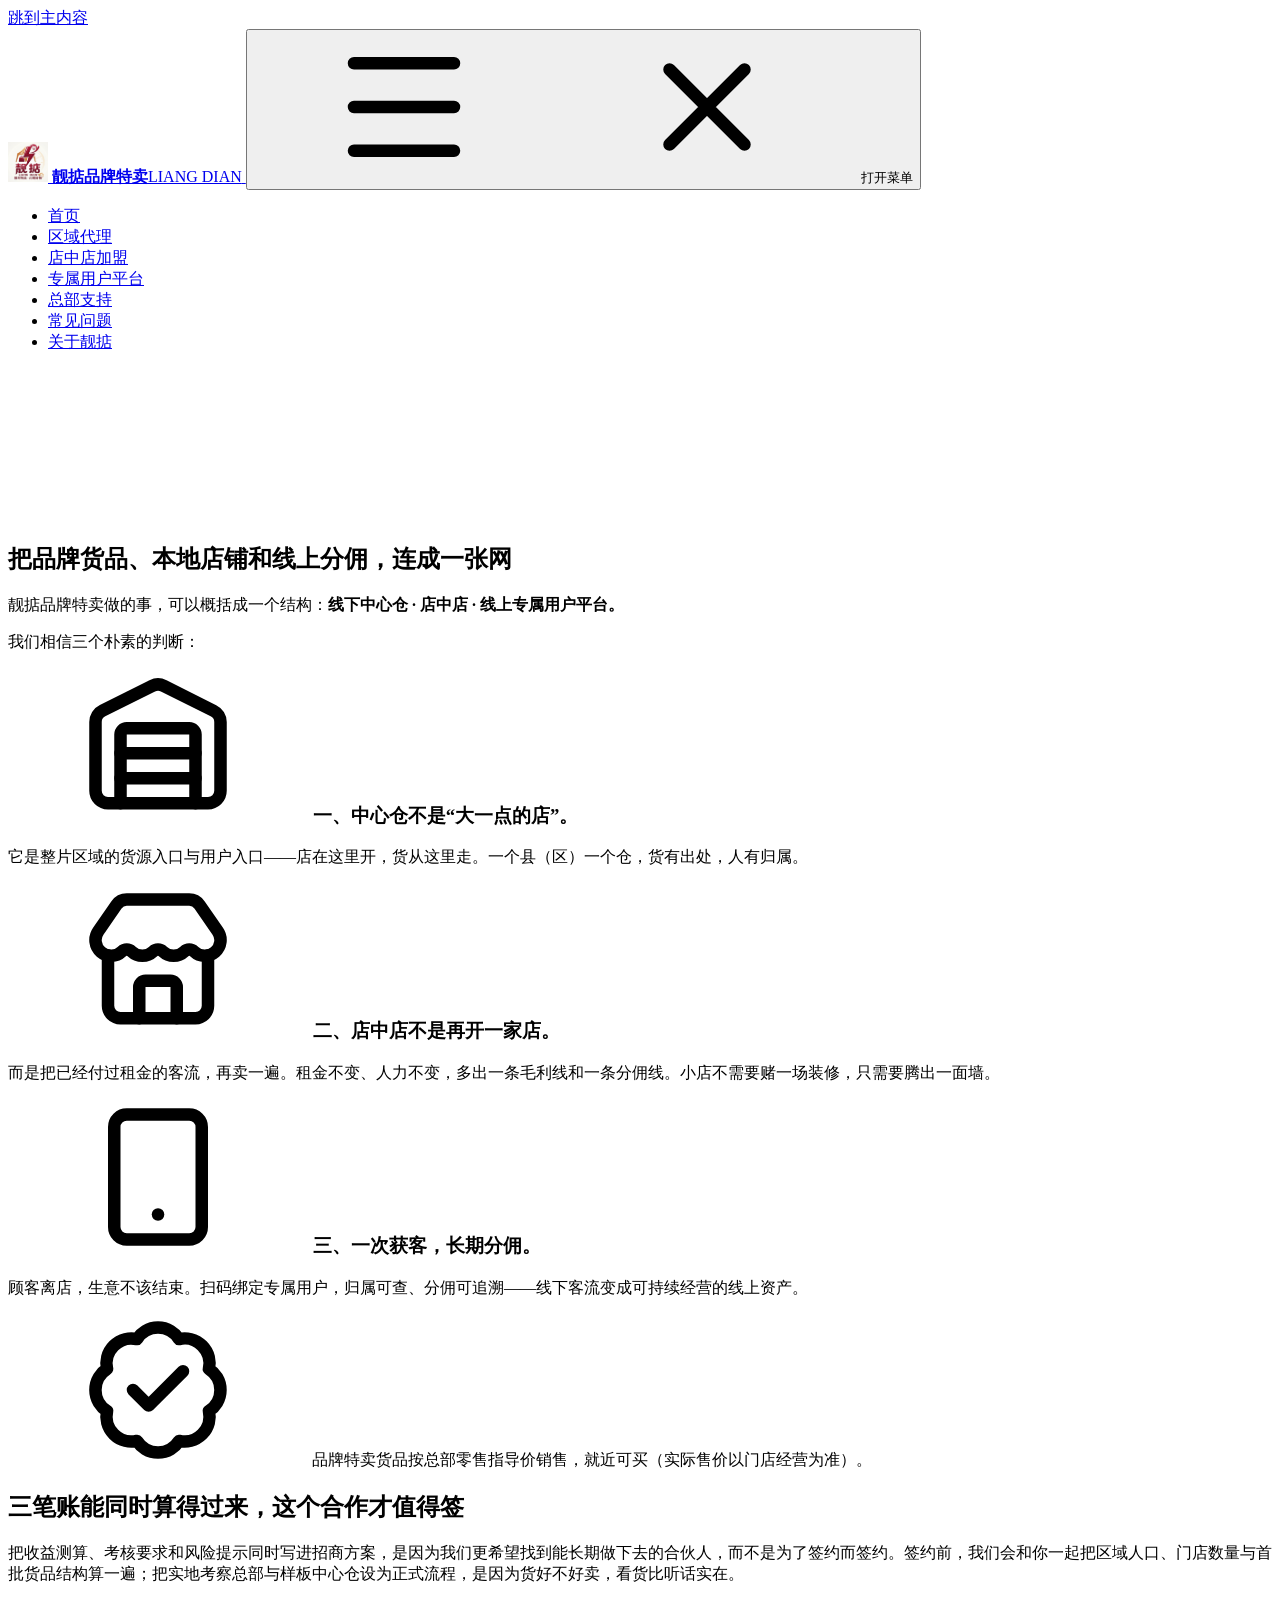
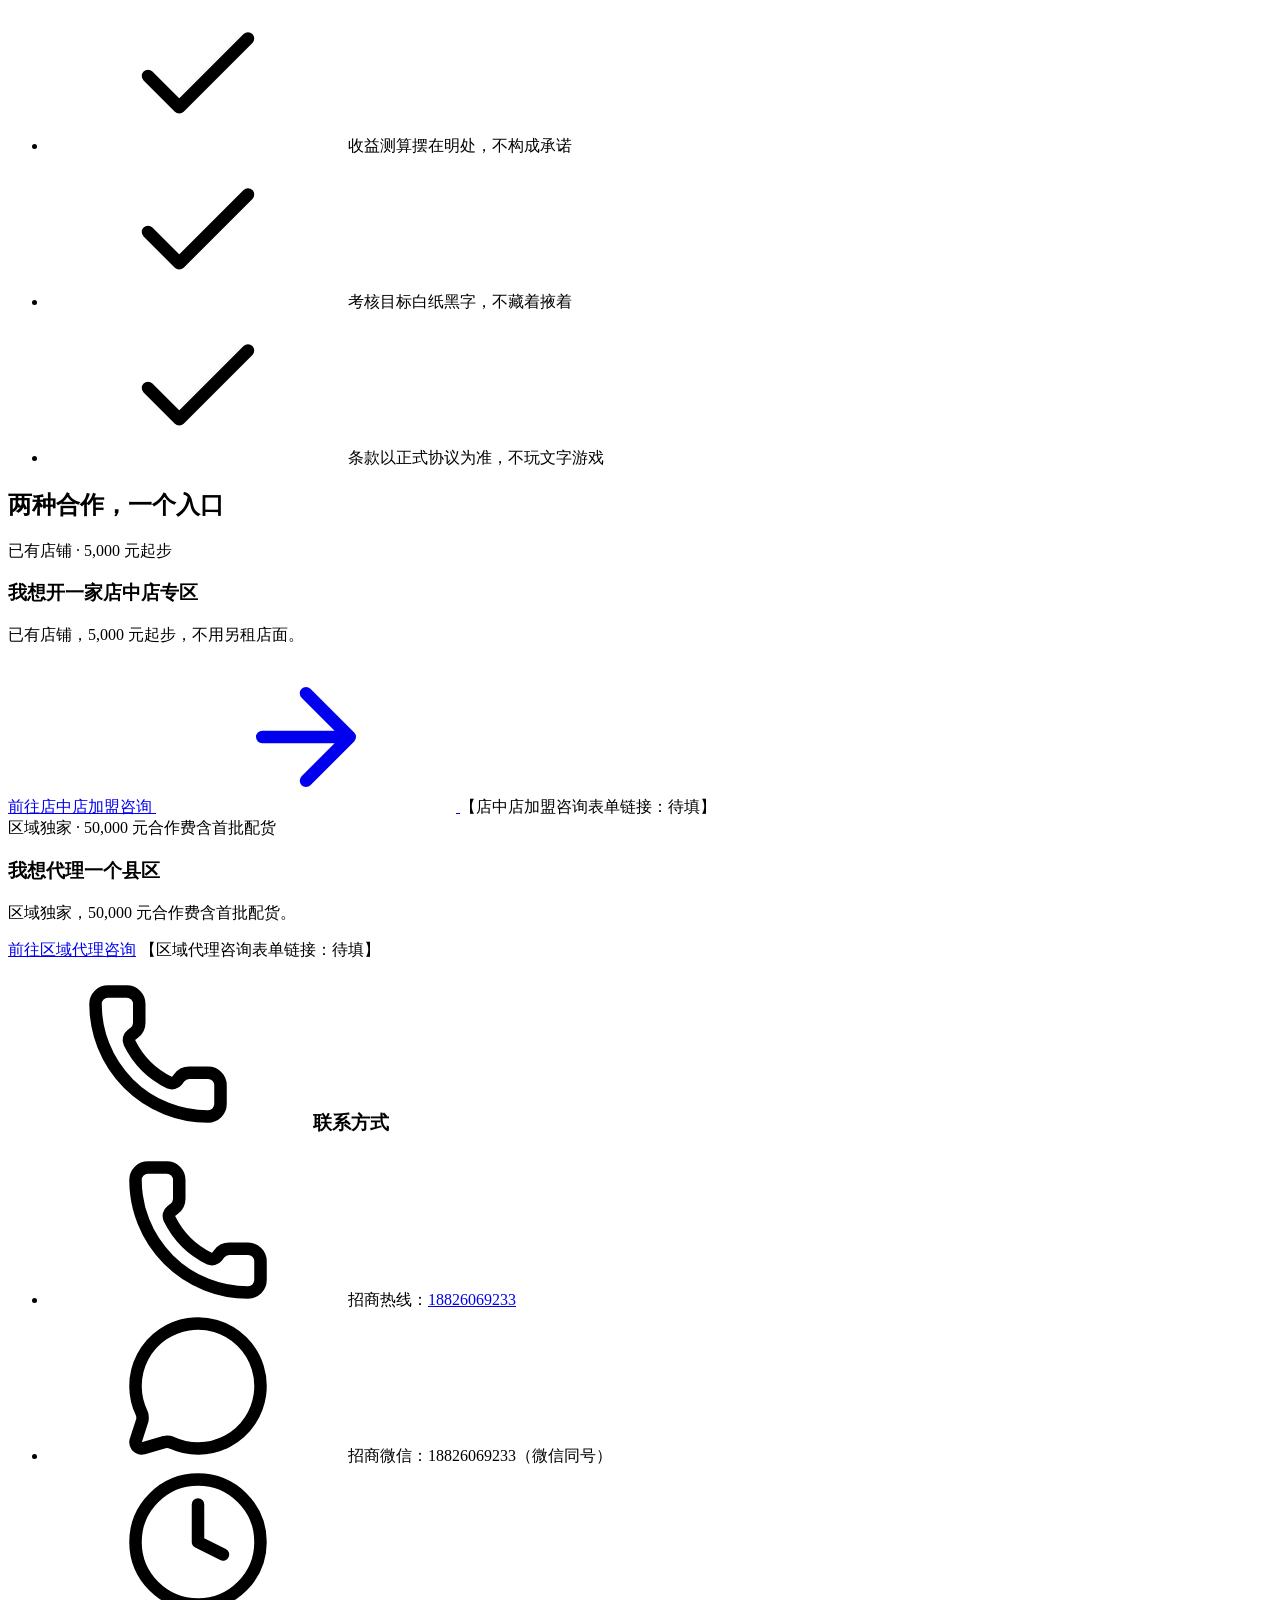
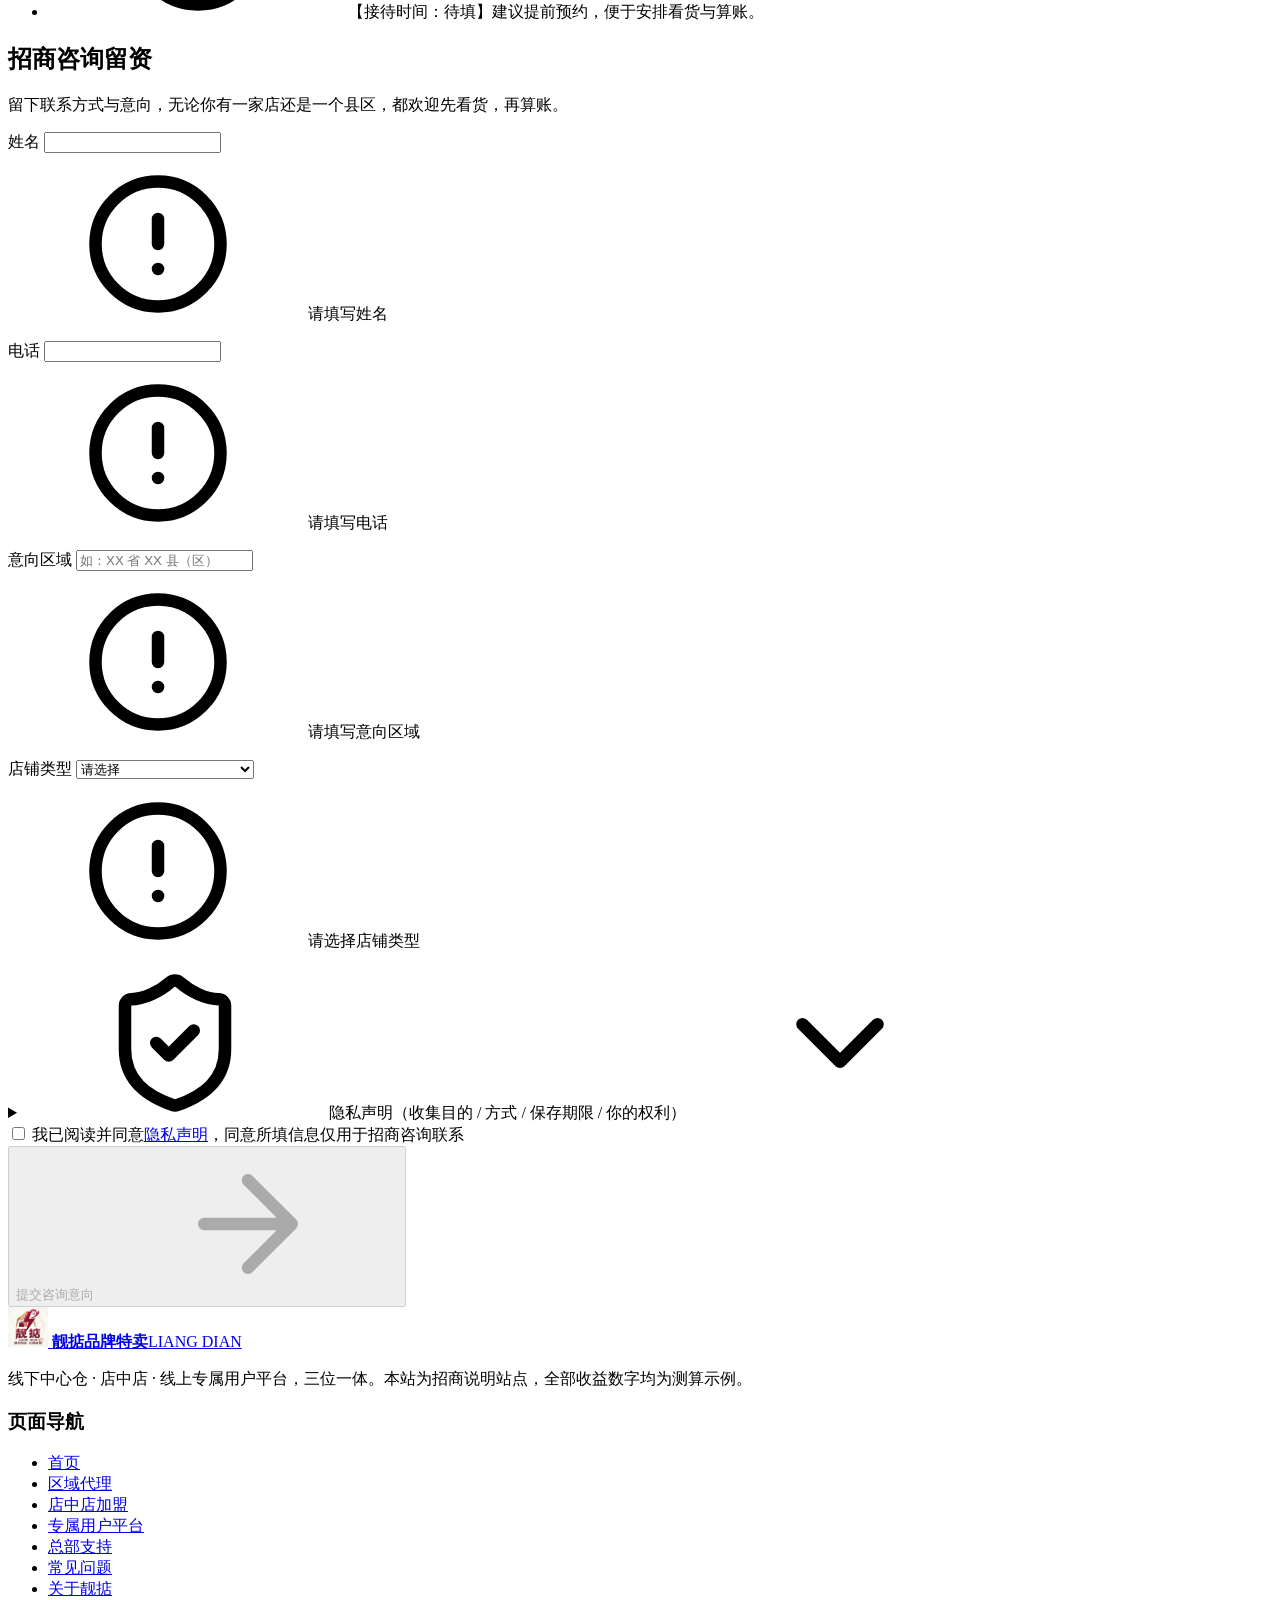
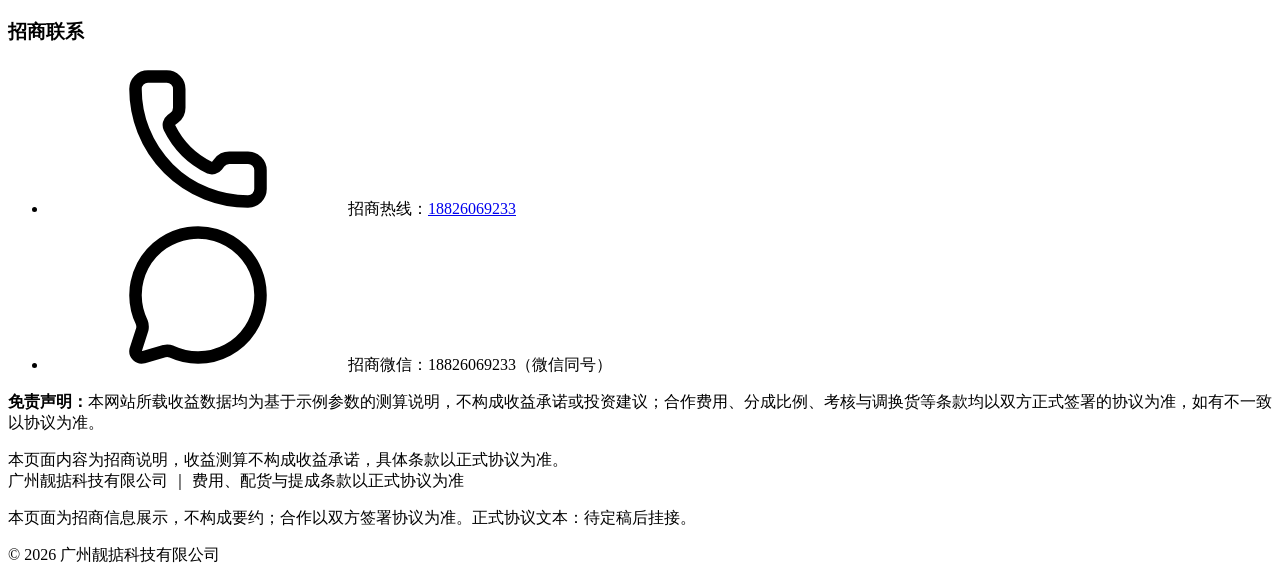
==== about.html @ d1138ba6 "deploy: 同步自 liangdian-website@e4c38a7d3a2cca0c2d3de5c29d4bc4c2cb4533d3" ====
<!DOCTYPE html><html lang="zh-CN"> <head><meta charset="UTF-8"><meta name="viewport" content="width=device-width, initial-scale=1.0"><title>关于靓掂品牌特卖｜品牌理念与招商联系｜靓掂</title><meta name="description" content="靓掂品牌特卖：线下中心仓 · 店中店 · 线上专属用户平台三位一体。我们相信把品牌货品、本地店铺和线上分佣连成一张网，让好货走近县区顾客，让小店多一条收益线。招商咨询联系方式。"><meta name="theme-color" content="#C0193B"><link rel="icon" type="image/png" href="./assets/img/logo.png"><link rel="stylesheet" href="/liangdian-site/_astro/about.CYNftdPD.css"></head> <body> <a class="skip-link" href="#main">跳到主内容</a> <header class="site-header"> <div class="container header-inner"> <a class="brand" href="./index.html"> <img src="./assets/img/logo.png" alt="靓掂品牌特卖标志" width="40" height="40"> <span class="brand-name"><strong>靓掂品牌特卖</strong><span>LIANG DIAN</span></span> </a> <button class="nav-toggle" type="button" aria-expanded="false" aria-controls="site-nav"> <svg class="icon icon-24 icon-menu" aria-hidden="true" focusable="false"><use href="#i-menu"></use></svg> <svg class="icon icon-24 icon-close" aria-hidden="true" focusable="false"><use href="#i-x"></use></svg> <span class="visually-hidden">打开菜单</span> </button> <nav class="site-nav" id="site-nav" aria-label="主导航"> <ul> <li> <a href="./index.html">首页</a> </li><li> <a href="./agent.html">区域代理</a> </li><li> <a href="./store.html">店中店加盟</a> </li><li> <a href="./platform.html">专属用户平台</a> </li><li> <a href="./support.html">总部支持</a> </li><li> <a href="./faq.html">常见问题</a> </li><li> <a href="./about.html" aria-current="page">关于靓掂</a> </li> </ul> </nav> </div> </header> <!-- 本地图标 sprite（来源 lucide，经 Iconify API 下载至 assets/icons/，已内联以便 file:// 预览） --><svg xmlns="http://www.w3.org/2000/svg" class="svg-sprite" aria-hidden="true"> <symbol id="i-arrow-right" viewBox="0 0 24 24"><path fill="none" stroke="currentColor" stroke-linecap="round" stroke-linejoin="round" stroke-width="2" d="M5 12h14m-7-7l7 7l-7 7"></path></symbol> <symbol id="i-badge-check" viewBox="0 0 24 24"><g fill="none" stroke="currentColor" stroke-linecap="round" stroke-linejoin="round" stroke-width="2"><path d="M3.85 8.62a4 4 0 0 1 4.78-4.77a4 4 0 0 1 6.74 0a4 4 0 0 1 4.78 4.78a4 4 0 0 1 0 6.74a4 4 0 0 1-4.77 4.78a4 4 0 0 1-6.75 0a4 4 0 0 1-4.78-4.77a4 4 0 0 1 0-6.76"></path><path d="m16 9l-5.5 5.5L8 12"></path></g></symbol> <symbol id="i-building-2" viewBox="0 0 24 24"><g fill="none" stroke="currentColor" stroke-linecap="round" stroke-linejoin="round" stroke-width="2"><path d="M10 12h4m-4-4h4m0 13v-3a2 2 0 0 0-4 0v3"></path><path d="M6 10H4a2 2 0 0 0-2 2v7a2 2 0 0 0 2 2h16a2 2 0 0 0 2-2V9a2 2 0 0 0-2-2h-2"></path><path d="M6 21V5a2 2 0 0 1 2-2h8a2 2 0 0 1 2 2v16"></path></g></symbol> <symbol id="i-calculator" viewBox="0 0 24 24"><g fill="none" stroke="currentColor" stroke-linecap="round" stroke-linejoin="round" stroke-width="2"><rect width="16" height="20" x="4" y="2" rx="2"></rect><path d="M8 6h8m0 8v4m0-8h.01M12 10h.01M8 10h.01M12 14h.01M8 14h.01M12 18h.01M8 18h.01"></path></g></symbol> <symbol id="i-chart-line" viewBox="0 0 24 24"><g fill="none" stroke="currentColor" stroke-linecap="round" stroke-linejoin="round" stroke-width="2"><path d="M3 3v16a2 2 0 0 0 2 2h16"></path><path d="m19 9l-5 5l-4-4l-3 3"></path></g></symbol> <symbol id="i-check" viewBox="0 0 24 24"><path fill="none" stroke="currentColor" stroke-linecap="round" stroke-linejoin="round" stroke-width="2" d="M20 6L9 17l-5-5"></path></symbol> <symbol id="i-chevron-down" viewBox="0 0 24 24"><path fill="none" stroke="currentColor" stroke-linecap="round" stroke-linejoin="round" stroke-width="2" d="m6 9l6 6l6-6"></path></symbol> <symbol id="i-circle-alert" viewBox="0 0 24 24"><g fill="none" stroke="currentColor" stroke-linecap="round" stroke-linejoin="round" stroke-width="2"><circle cx="12" cy="12" r="10"></circle><path d="M12 8v4m0 4h.01"></path></g></symbol> <symbol id="i-clock" viewBox="0 0 24 24"><g fill="none" stroke="currentColor" stroke-linecap="round" stroke-linejoin="round" stroke-width="2"><circle cx="12" cy="12" r="10"></circle><path d="M12 6v6l4 2"></path></g></symbol> <symbol id="i-coins" viewBox="0 0 24 24"><g fill="none" stroke="currentColor" stroke-linecap="round" stroke-linejoin="round" stroke-width="2"><path d="M13.744 17.736a6 6 0 1 1-7.48-7.48M15 6h1v4"></path><path d="m6.134 14.768l.866-.5l2 3.464"></path><circle cx="16" cy="8" r="6"></circle></g></symbol> <symbol id="i-graduation-cap" viewBox="0 0 24 24"><g fill="none" stroke="currentColor" stroke-linecap="round" stroke-linejoin="round" stroke-width="2"><path d="M21.42 10.922a1 1 0 0 0-.019-1.838L12.83 5.18a2 2 0 0 0-1.66 0L2.6 9.08a1 1 0 0 0 0 1.832l8.57 3.908a2 2 0 0 0 1.66 0zM22 10v6"></path><path d="M6 12.5V16a6 3 0 0 0 12 0v-3.5"></path></g></symbol> <symbol id="i-headphones" viewBox="0 0 24 24"><path fill="none" stroke="currentColor" stroke-linecap="round" stroke-linejoin="round" stroke-width="2" d="M3 14h3a2 2 0 0 1 2 2v3a2 2 0 0 1-2 2H5a2 2 0 0 1-2-2v-7a9 9 0 0 1 18 0v7a2 2 0 0 1-2 2h-1a2 2 0 0 1-2-2v-3a2 2 0 0 1 2-2h3"></path></symbol> <symbol id="i-info" viewBox="0 0 24 24"><g fill="none" stroke="currentColor" stroke-linecap="round" stroke-linejoin="round" stroke-width="2"><circle cx="12" cy="12" r="10"></circle><path d="M12 16v-4m0-4h.01"></path></g></symbol> <symbol id="i-layout-template" viewBox="0 0 24 24"><g fill="none" stroke="currentColor" stroke-linecap="round" stroke-linejoin="round" stroke-width="2"><rect width="18" height="7" x="3" y="3" rx="1"></rect><rect width="9" height="7" x="3" y="14" rx="1"></rect><rect width="5" height="7" x="16" y="14" rx="1"></rect></g></symbol> <symbol id="i-list-checks" viewBox="0 0 24 24"><path fill="none" stroke="currentColor" stroke-linecap="round" stroke-linejoin="round" stroke-width="2" d="M13 5h8m-8 7h8m-8 7h8M3 17l2 2l4-4M3 7l2 2l4-4"></path></symbol> <symbol id="i-mail" viewBox="0 0 24 24"><g fill="none" stroke="currentColor" stroke-linecap="round" stroke-linejoin="round" stroke-width="2"><path d="m22 7l-8.991 5.727a2 2 0 0 1-2.009 0L2 7"></path><rect width="20" height="16" x="2" y="4" rx="2"></rect></g></symbol> <symbol id="i-map-pin" viewBox="0 0 24 24"><g fill="none" stroke="currentColor" stroke-linecap="round" stroke-linejoin="round" stroke-width="2"><path d="M20 10c0 4.993-5.539 10.193-7.399 11.799a1 1 0 0 1-1.202 0C9.539 20.193 4 14.993 4 10a8 8 0 0 1 16 0"></path><circle cx="12" cy="10" r="3"></circle></g></symbol> <symbol id="i-megaphone" viewBox="0 0 24 24"><g fill="none" stroke="currentColor" stroke-linecap="round" stroke-linejoin="round" stroke-width="2"><path d="M11 6a13 13 0 0 0 8.4-2.8A1 1 0 0 1 21 4v12a1 1 0 0 1-1.6.8A13 13 0 0 0 11 14H5a2 2 0 0 1-2-2V8a2 2 0 0 1 2-2z"></path><path d="M6 14a12 12 0 0 0 2.4 7.2a2 2 0 0 0 3.2-2.4A8 8 0 0 1 10 14M8 6v8"></path></g></symbol> <symbol id="i-menu" viewBox="0 0 24 24"><path fill="none" stroke="currentColor" stroke-linecap="round" stroke-linejoin="round" stroke-width="2" d="M4 5h16M4 12h16M4 19h16"></path></symbol> <symbol id="i-message-circle" viewBox="0 0 24 24"><path fill="none" stroke="currentColor" stroke-linecap="round" stroke-linejoin="round" stroke-width="2" d="M2.992 16.342a2 2 0 0 1 .094 1.167l-1.065 3.29a1 1 0 0 0 1.236 1.168l3.413-.998a2 2 0 0 1 1.099.092a10 10 0 1 0-4.777-4.719"></path></symbol> <symbol id="i-package" viewBox="0 0 24 24"><g fill="none" stroke="currentColor" stroke-linecap="round" stroke-linejoin="round" stroke-width="2"><path d="M11 21.73a2 2 0 0 0 2 0l7-4A2 2 0 0 0 21 16V8a2 2 0 0 0-1-1.73l-7-4a2 2 0 0 0-2 0l-7 4A2 2 0 0 0 3 8v8a2 2 0 0 0 1 1.73zm1 .27V12"></path><path d="M3.29 7L12 12l8.71-5M7.5 4.27l9 5.15"></path></g></symbol> <symbol id="i-palette" viewBox="0 0 24 24"><g fill="none" stroke="currentColor" stroke-linecap="round" stroke-linejoin="round" stroke-width="2"><path d="M12 22a1 1 0 0 1 0-20a10 9 0 0 1 10 9a5 5 0 0 1-5 5h-2.25a1.75 1.75 0 0 0-1.4 2.8l.3.4a1.75 1.75 0 0 1-1.4 2.8z"></path><circle cx="13.5" cy="6.5" r=".5" fill="currentColor"></circle><circle cx="17.5" cy="10.5" r=".5" fill="currentColor"></circle><circle cx="6.5" cy="12.5" r=".5" fill="currentColor"></circle><circle cx="8.5" cy="7.5" r=".5" fill="currentColor"></circle></g></symbol> <symbol id="i-phone" viewBox="0 0 24 24"><path fill="none" stroke="currentColor" stroke-linecap="round" stroke-linejoin="round" stroke-width="2" d="M13.832 16.568a1 1 0 0 0 1.213-.303l.355-.465A2 2 0 0 1 17 15h3a2 2 0 0 1 2 2v3a2 2 0 0 1-2 2A18 18 0 0 1 2 4a2 2 0 0 1 2-2h3a2 2 0 0 1 2 2v3a2 2 0 0 1-.8 1.6l-.468.351a1 1 0 0 0-.292 1.233a14 14 0 0 0 6.392 6.384"></path></symbol> <symbol id="i-qr-code" viewBox="0 0 24 24"><g fill="none" stroke="currentColor" stroke-linecap="round" stroke-linejoin="round" stroke-width="2"><rect width="5" height="5" x="3" y="3" rx="1"></rect><rect width="5" height="5" x="16" y="3" rx="1"></rect><rect width="5" height="5" x="3" y="16" rx="1"></rect><path d="M21 16h-3a2 2 0 0 0-2 2v3m5 0v.01M12 7v3a2 2 0 0 1-2 2H7m-4 0h.01M12 3h.01M12 16v.01M16 12h1m4 0v.01M12 21v-1"></path></g></symbol> <symbol id="i-refresh-cw" viewBox="0 0 24 24"><g fill="none" stroke="currentColor" stroke-linecap="round" stroke-linejoin="round" stroke-width="2"><path d="M3 12a9 9 0 0 1 9-9a9.75 9.75 0 0 1 6.74 2.74L21 8"></path><path d="M21 3v5h-5m5 4a9 9 0 0 1-9 9a9.75 9.75 0 0 1-6.74-2.74L3 16"></path><path d="M8 16H3v5"></path></g></symbol> <symbol id="i-shield-alert" viewBox="0 0 24 24"><path fill="none" stroke="currentColor" stroke-linecap="round" stroke-linejoin="round" stroke-width="2" d="M20 13c0 5-3.5 7.5-7.66 8.95a1 1 0 0 1-.67-.01C7.5 20.5 4 18 4 13V6a1 1 0 0 1 1-1c2 0 4.5-1.2 6.24-2.72a1.17 1.17 0 0 1 1.52 0C14.51 3.81 17 5 19 5a1 1 0 0 1 1 1zm-8-5v4m0 4h.01"></path></symbol> <symbol id="i-shield-check" viewBox="0 0 24 24"><g fill="none" stroke="currentColor" stroke-linecap="round" stroke-linejoin="round" stroke-width="2"><path d="M20 13c0 5-3.5 7.5-7.66 8.95a1 1 0 0 1-.67-.01C7.5 20.5 4 18 4 13V6a1 1 0 0 1 1-1c2 0 4.5-1.2 6.24-2.72a1.17 1.17 0 0 1 1.52 0C14.51 3.81 17 5 19 5a1 1 0 0 1 1 1z"></path><path d="m9 12l2 2l4-4"></path></g></symbol> <symbol id="i-smartphone" viewBox="0 0 24 24"><g fill="none" stroke="currentColor" stroke-linecap="round" stroke-linejoin="round" stroke-width="2"><rect width="14" height="20" x="5" y="2" rx="2" ry="2"></rect><path d="M12 18h.01"></path></g></symbol> <symbol id="i-store" viewBox="0 0 24 24"><g fill="none" stroke="currentColor" stroke-linecap="round" stroke-linejoin="round" stroke-width="2"><path d="M15 21v-5a1 1 0 0 0-1-1h-4a1 1 0 0 0-1 1v5m8.774-10.69a1.12 1.12 0 0 0-1.549 0a2.5 2.5 0 0 1-3.451 0a1.12 1.12 0 0 0-1.548 0a2.5 2.5 0 0 1-3.452 0a1.12 1.12 0 0 0-1.549 0a2.5 2.5 0 0 1-3.77-3.248l2.889-4.184A2 2 0 0 1 7 2h10a2 2 0 0 1 1.653.873l2.895 4.192a2.5 2.5 0 0 1-3.774 3.244"></path><path d="M4 10.95V19a2 2 0 0 0 2 2h12a2 2 0 0 0 2-2v-8.05"></path></g></symbol> <symbol id="i-trending-up" viewBox="0 0 24 24"><g fill="none" stroke="currentColor" stroke-linecap="round" stroke-linejoin="round" stroke-width="2"><path d="M16 7h6v6"></path><path d="m22 7l-8.5 8.5l-5-5L2 17"></path></g></symbol> <symbol id="i-user-check" viewBox="0 0 24 24"><g fill="none" stroke="currentColor" stroke-linecap="round" stroke-linejoin="round" stroke-width="2"><path d="m16 11l2 2l4-4m-6 12v-2a4 4 0 0 0-4-4H6a4 4 0 0 0-4 4v2"></path><circle cx="9" cy="7" r="4"></circle></g></symbol> <symbol id="i-wallet" viewBox="0 0 24 24"><g fill="none" stroke="currentColor" stroke-linecap="round" stroke-linejoin="round" stroke-width="2"><path d="M19 7V4a1 1 0 0 0-1-1H5a2 2 0 0 0 0 4h15a1 1 0 0 1 1 1v4h-3a2 2 0 0 0 0 4h3a1 1 0 0 0 1-1v-2a1 1 0 0 0-1-1"></path><path d="M3 5v14a2 2 0 0 0 2 2h15a1 1 0 0 0 1-1v-4"></path></g></symbol> <symbol id="i-warehouse" viewBox="0 0 24 24"><g fill="none" stroke="currentColor" stroke-linecap="round" stroke-linejoin="round" stroke-width="2"><path d="M18 21V10a1 1 0 0 0-1-1H7a1 1 0 0 0-1 1v11"></path><path d="M22 19a2 2 0 0 1-2 2H4a2 2 0 0 1-2-2V8a2 2 0 0 1 1.132-1.803l7.95-3.974a2 2 0 0 1 1.837 0l7.948 3.974A2 2 0 0 1 22 8zM6 13h12M6 17h12"></path></g></symbol> <symbol id="i-x" viewBox="0 0 24 24"><path fill="none" stroke="currentColor" stroke-linecap="round" stroke-linejoin="round" stroke-width="2" d="M18 6L6 18M6 6l12 12"></path></symbol> </svg> <main id="main">   <section class="section"> <div class="container"> <div class="section-head reveal"> <h1>把品牌货品、本地店铺和线上分佣，连成一张网</h1> <p class="lede">靓掂品牌特卖做的事，可以概括成一个结构：<strong>线下中心仓 · 店中店 · 线上专属用户平台。</strong></p> <p class="lede">我们相信三个朴素的判断：</p> </div> <div class="grid-12"> <div class="span-7 card reveal"> <h3><svg class="icon icon-brand" aria-hidden="true" focusable="false"><use href="#i-warehouse"></use></svg> 一、中心仓不是“大一点的店”。</h3> <p>它是整片区域的货源入口与用户入口——店在这里开，货从这里走。一个县（区）一个仓，货有出处，人有归属。</p> </div> <div class="span-5 card reveal"> <h3><svg class="icon icon-brand" aria-hidden="true" focusable="false"><use href="#i-store"></use></svg> 二、店中店不是再开一家店。</h3> <p>而是把已经付过租金的客流，再卖一遍。租金不变、人力不变，多出一条毛利线和一条分佣线。小店不需要赌一场装修，只需要腾出一面墙。</p> </div> <div class="span-12 card reveal"> <h3><svg class="icon icon-brand" aria-hidden="true" focusable="false"><use href="#i-smartphone"></use></svg> 三、一次获客，长期分佣。</h3> <p>顾客离店，生意不该结束。扫码绑定专属用户，归属可查、分佣可追溯——线下客流变成可持续经营的线上资产。</p> </div> </div> <div class="callout reveal mt-6"> <svg class="icon" aria-hidden="true" focusable="false"><use href="#i-badge-check"></use></svg>
品牌特卖货品按总部零售指导价销售，就近可买（实际售价以门店经营为准）。
</div> </div> </section>  <section class="section section-alt"> <div class="container"> <div class="section-head reveal"> <h2>三笔账能同时算得过来，这个合作才值得签</h2> <p class="lede">把收益测算、考核要求和风险提示同时写进招商方案，是因为我们更希望找到能长期做下去的合伙人，而不是为了签约而签约。签约前，我们会和你一起把区域人口、门店数量与首批货品结构算一遍；把实地考察总部与样板中心仓设为正式流程，是因为货好不好卖，看货比听话实在。</p> </div> <ul class="check-list prose reveal measure-wide"> <li><svg class="icon" aria-hidden="true" focusable="false"><use href="#i-check"></use></svg>收益测算摆在明处，不构成承诺</li> <li><svg class="icon" aria-hidden="true" focusable="false"><use href="#i-check"></use></svg>考核目标白纸黑字，不藏着掖着</li> <li><svg class="icon" aria-hidden="true" focusable="false"><use href="#i-check"></use></svg>条款以正式协议为准，不玩文字游戏</li> </ul> </div> </section>  <section class="section" id="contact" aria-labelledby="about-entry"> <div class="container"> <div class="section-head reveal"> <h2 id="about-entry">两种合作，一个入口</h2> </div> <div class="grid-2a"> <div class="card card-featured reveal"> <span class="card-tag">已有店铺 · 5,000 元起步</span> <h3>我想开一家店中店专区</h3> <p>已有店铺，5,000 元起步，不用另租店面。</p> <a class="btn btn-primary" href="./store.html#consult">前往店中店加盟咨询
<svg class="icon" aria-hidden="true" focusable="false"><use href="#i-arrow-right"></use></svg> </a> <span class="cta-note">【店中店加盟咨询表单链接：待填】</span> </div> <div class="card reveal"> <span class="card-tag">区域独家 · 50,000 元合作费含首批配货</span> <h3>我想代理一个县区</h3> <p>区域独家，50,000 元合作费含首批配货。</p> <a class="btn btn-secondary" href="./agent.html#consult">前往区域代理咨询</a> <span class="cta-note">【区域代理咨询表单链接：待填】</span> </div> </div> <div class="grid-12 mt-6"> <div class="span-12 card reveal"> <h3><svg class="icon icon-brand" aria-hidden="true" focusable="false"><use href="#i-phone"></use></svg> 联系方式</h3> <ul class="footer-contact mt-4"> <li><svg class="icon" aria-hidden="true" focusable="false"><use href="#i-phone"></use></svg>招商热线：<a href="tel:18826069233">18826069233</a></li> <li><svg class="icon" aria-hidden="true" focusable="false"><use href="#i-message-circle"></use></svg>招商微信：18826069233（微信同号）</li> <li><svg class="icon" aria-hidden="true" focusable="false"><use href="#i-clock"></use></svg>【接待时间：待填】建议提前预约，便于安排看货与算账。</li> </ul> </div> </div> </div> </section> <section class="consult" id="consult" aria-labelledby="about-consult-title"> <div class="container consult-inner"> <h2 id="about-consult-title">招商咨询留资</h2> <p class="consult-lede">留下联系方式与意向，无论你有一家店还是一个县区，都欢迎先看货，再算账。</p> <div class="form-guide" id="form-guide" role="status" tabindex="-1" hidden> <h3><svg class="icon" aria-hidden="true" focusable="false"><use href="#i-phone"></use></svg>请通过招商热线或招商微信联系</h3> <p>你的咨询意向已在本地展示完毕（本站为静态展示站点，表单不会上传任何数据）。请直接通过以下方式与我们联系：</p> <p class="guide-contacts">招商热线：<a href="tel:18826069233">18826069233</a><br>招商微信：18826069233（微信同号）</p> <p class="guide-note">建议提前准备：意向区域、店铺或场地情况与大致资金安排，便于当面把投入账、收益账、风险账算清楚。</p> <button class="btn btn-secondary mt-4" type="button" id="guide-back">返回修改信息</button> </div> <form class="consult-form" id="consult-form" novalidate> <div class="form-row"> <div class="field"> <label for="cf-name">姓名</label> <input type="text" id="cf-name" name="name" autocomplete="name" required> <p class="field-error" id="cf-name-error"><svg class="icon icon-16" aria-hidden="true" focusable="false"><use href="#i-circle-alert"></use></svg><span class="error-text">请填写姓名</span></p> </div> <div class="field"> <label for="cf-phone">电话</label> <input type="tel" id="cf-phone" name="phone" autocomplete="tel" inputmode="tel" required> <p class="field-error" id="cf-phone-error"><svg class="icon icon-16" aria-hidden="true" focusable="false"><use href="#i-circle-alert"></use></svg><span class="error-text">请填写电话</span></p> </div> </div> <div class="field"> <label for="cf-region">意向区域</label> <input type="text" id="cf-region" name="region" placeholder="如：XX 省 XX 县（区）" required> <p class="field-error" id="cf-region-error"><svg class="icon icon-16" aria-hidden="true" focusable="false"><use href="#i-circle-alert"></use></svg><span class="error-text">请填写意向区域</span></p> </div> <div class="field"> <label for="cf-type">店铺类型</label> <select id="cf-type" name="shop-type" required> <option value="" selected>请选择</option> <option value="cvs">便利店 / 超市</option> <option value="apparel">服装 / 饰品店</option> <option value="baby">母婴 / 玩具店</option> <option value="food">餐饮 / 生活服务店</option> <option value="other">其他零售店铺</option> <option value="none">暂无店铺（意向区域代理）</option> </select> <p class="field-error" id="cf-type-error"><svg class="icon icon-16" aria-hidden="true" focusable="false"><use href="#i-circle-alert"></use></svg><span class="error-text">请选择店铺类型</span></p> </div> <details class="privacy-details" id="privacy-statement"> <summary> <svg class="icon icon-16" aria-hidden="true" focusable="false"><use href="#i-shield-check"></use></svg>
隐私声明（收集目的 / 方式 / 保存期限 / 你的权利）
<svg class="icon icon-16 chevron" aria-hidden="true" focusable="false"><use href="#i-chevron-down"></use></svg> </summary> <div class="privacy-body"> <p>收集目的：仅用于招商咨询联系与意向核实。收集方式：你在本页面主动填写并点击提交；本站为纯静态展示站点，所填信息不会被上传或存储至任何服务器。若后续接入正式线索系统，将在收集前另行公示并再次征求你的同意。</p> <p>保存期限：招商沟通结束之日起 90 日内删除或匿名化处理（正式接入线索系统后以正式隐私政策为准）。</p> <p>你的权利：你可查询、更正、删除所填信息或撤回同意，可通过招商热线 18826069233 与我们联系。不提供本表单所列信息不影响你通过招商热线等方式咨询。</p> </div> </details> <div class="consent-row"> <input type="checkbox" id="cf-consent" name="consent" required> <label for="cf-consent">我已阅读并同意<a href="#privacy-statement">隐私声明</a>，同意所填信息仅用于招商咨询联系</label> </div> <button class="btn btn-primary" type="submit">提交咨询意向 <svg class="icon" aria-hidden="true" focusable="false"><use href="#i-arrow-right"></use></svg> </button> </form> </div> </section>  </main> <footer class="site-footer"> <div class="container"> <div class="footer-grid"> <div class="footer-brand"> <a class="brand" href="./index.html"> <img src="./assets/img/logo.png" alt="靓掂品牌特卖标志" width="40" height="40"> <span class="brand-name"><strong>靓掂品牌特卖</strong><span>LIANG DIAN</span></span> </a> <p>线下中心仓 · 店中店 · 线上专属用户平台，三位一体。本站为招商说明站点，全部收益数字均为测算示例。</p> </div> <nav class="footer-col" aria-label="页脚导航"> <h3>页面导航</h3> <ul> <li><a href="./index.html">首页</a></li> <li><a href="./agent.html">区域代理</a></li> <li><a href="./store.html">店中店加盟</a></li> <li><a href="./platform.html">专属用户平台</a></li> <li><a href="./support.html">总部支持</a></li> <li><a href="./faq.html">常见问题</a></li> <li><a href="./about.html">关于靓掂</a></li> </ul> </nav> <div class="footer-col"> <h3>招商联系</h3> <ul class="footer-contact"> <li><svg class="icon" aria-hidden="true" focusable="false"><use href="#i-phone"></use></svg>招商热线：<a href="tel:18826069233">18826069233</a></li> <li><svg class="icon" aria-hidden="true" focusable="false"><use href="#i-message-circle"></use></svg>招商微信：18826069233（微信同号）</li> </ul> </div> </div> <div class="footer-legal"> <p><strong>免责声明：</strong>本网站所载收益数据均为基于示例参数的测算说明，不构成收益承诺或投资建议；合作费用、分成比例、考核与调换货等条款均以双方正式签署的协议为准，如有不一致以协议为准。</p> <p class="legal-line">本页面内容为招商说明，收益测算不构成收益承诺，具体条款以正式协议为准。<br>广州靓掂科技有限公司 ｜ 费用、配货与提成条款以正式协议为准</p> <p class="legal-line">本页面为招商信息展示，不构成要约；合作以双方签署协议为准。正式协议文本：待定稿后挂接。</p> <div class="footer-copyright"> <span>© 2026 广州靓掂科技有限公司</span> </div> </div> </div> </footer> <script src="./assets/js/main.js"></script>  </body> </html>
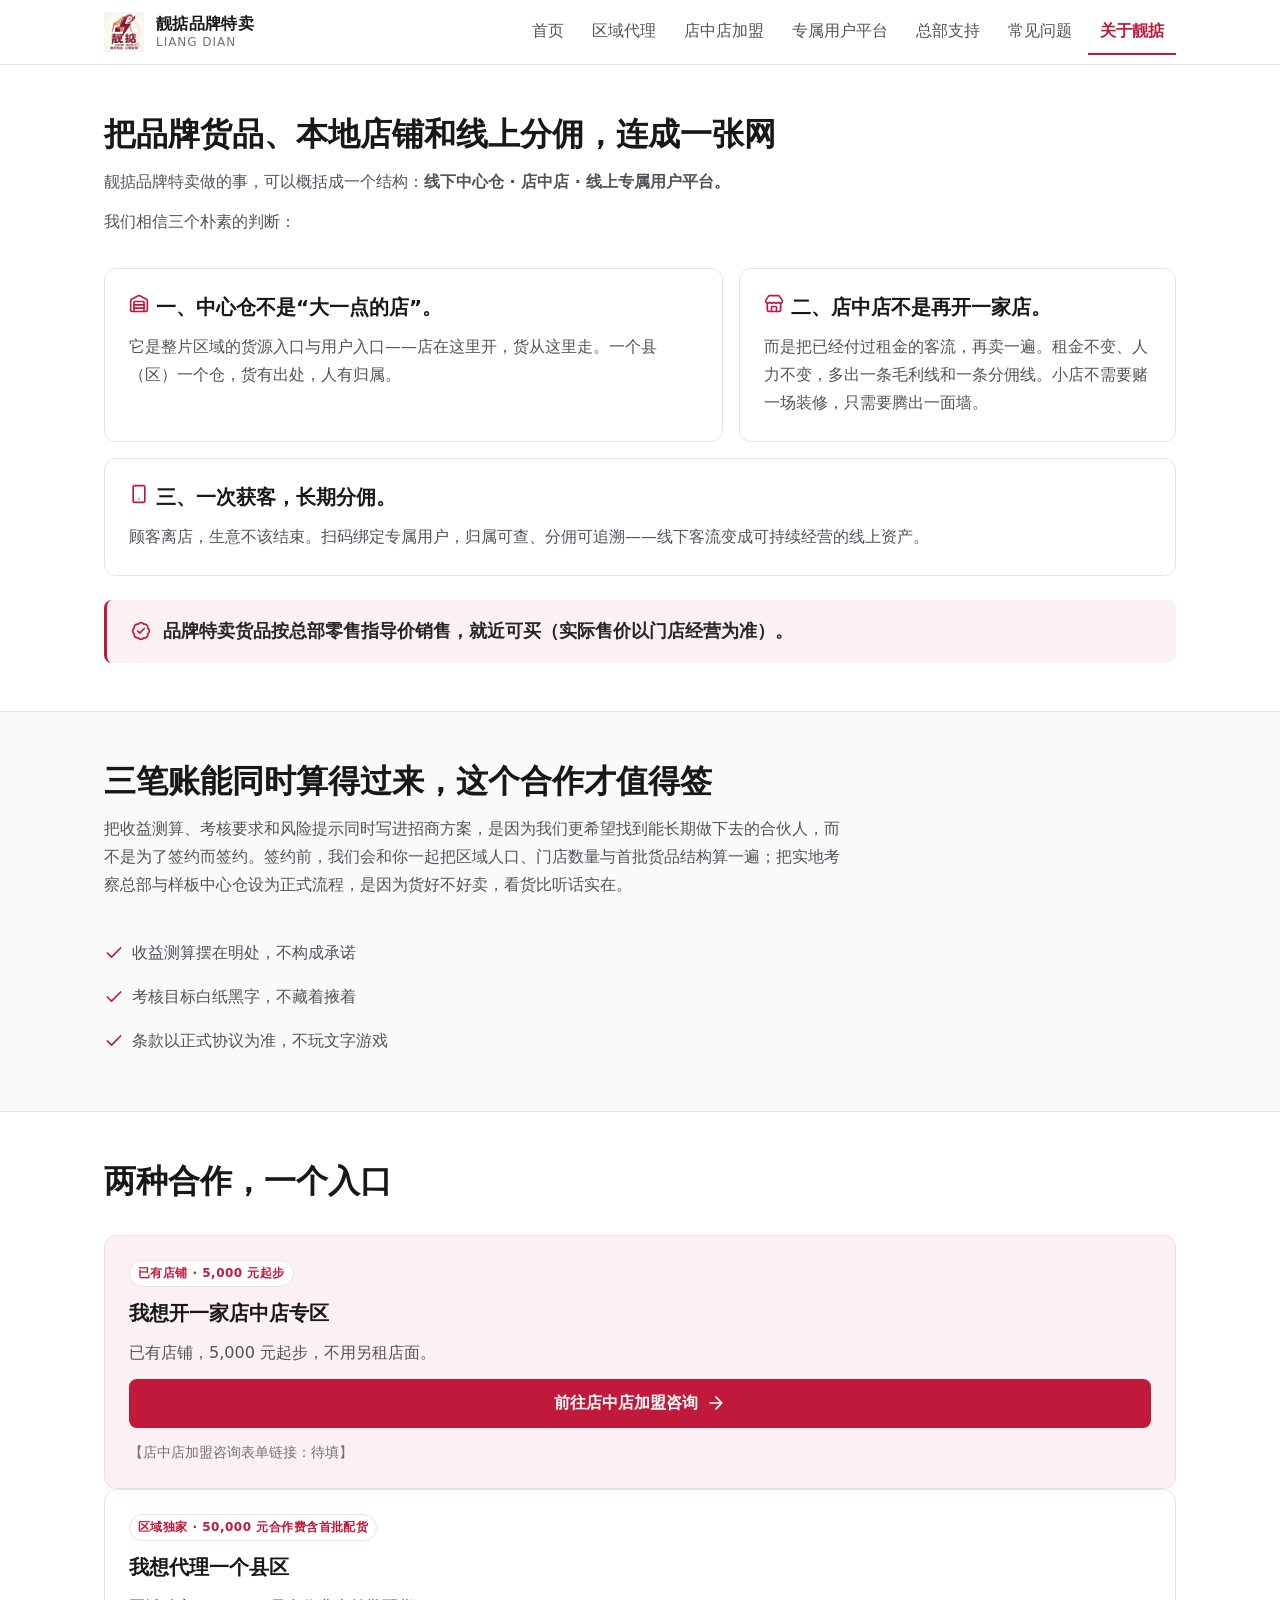
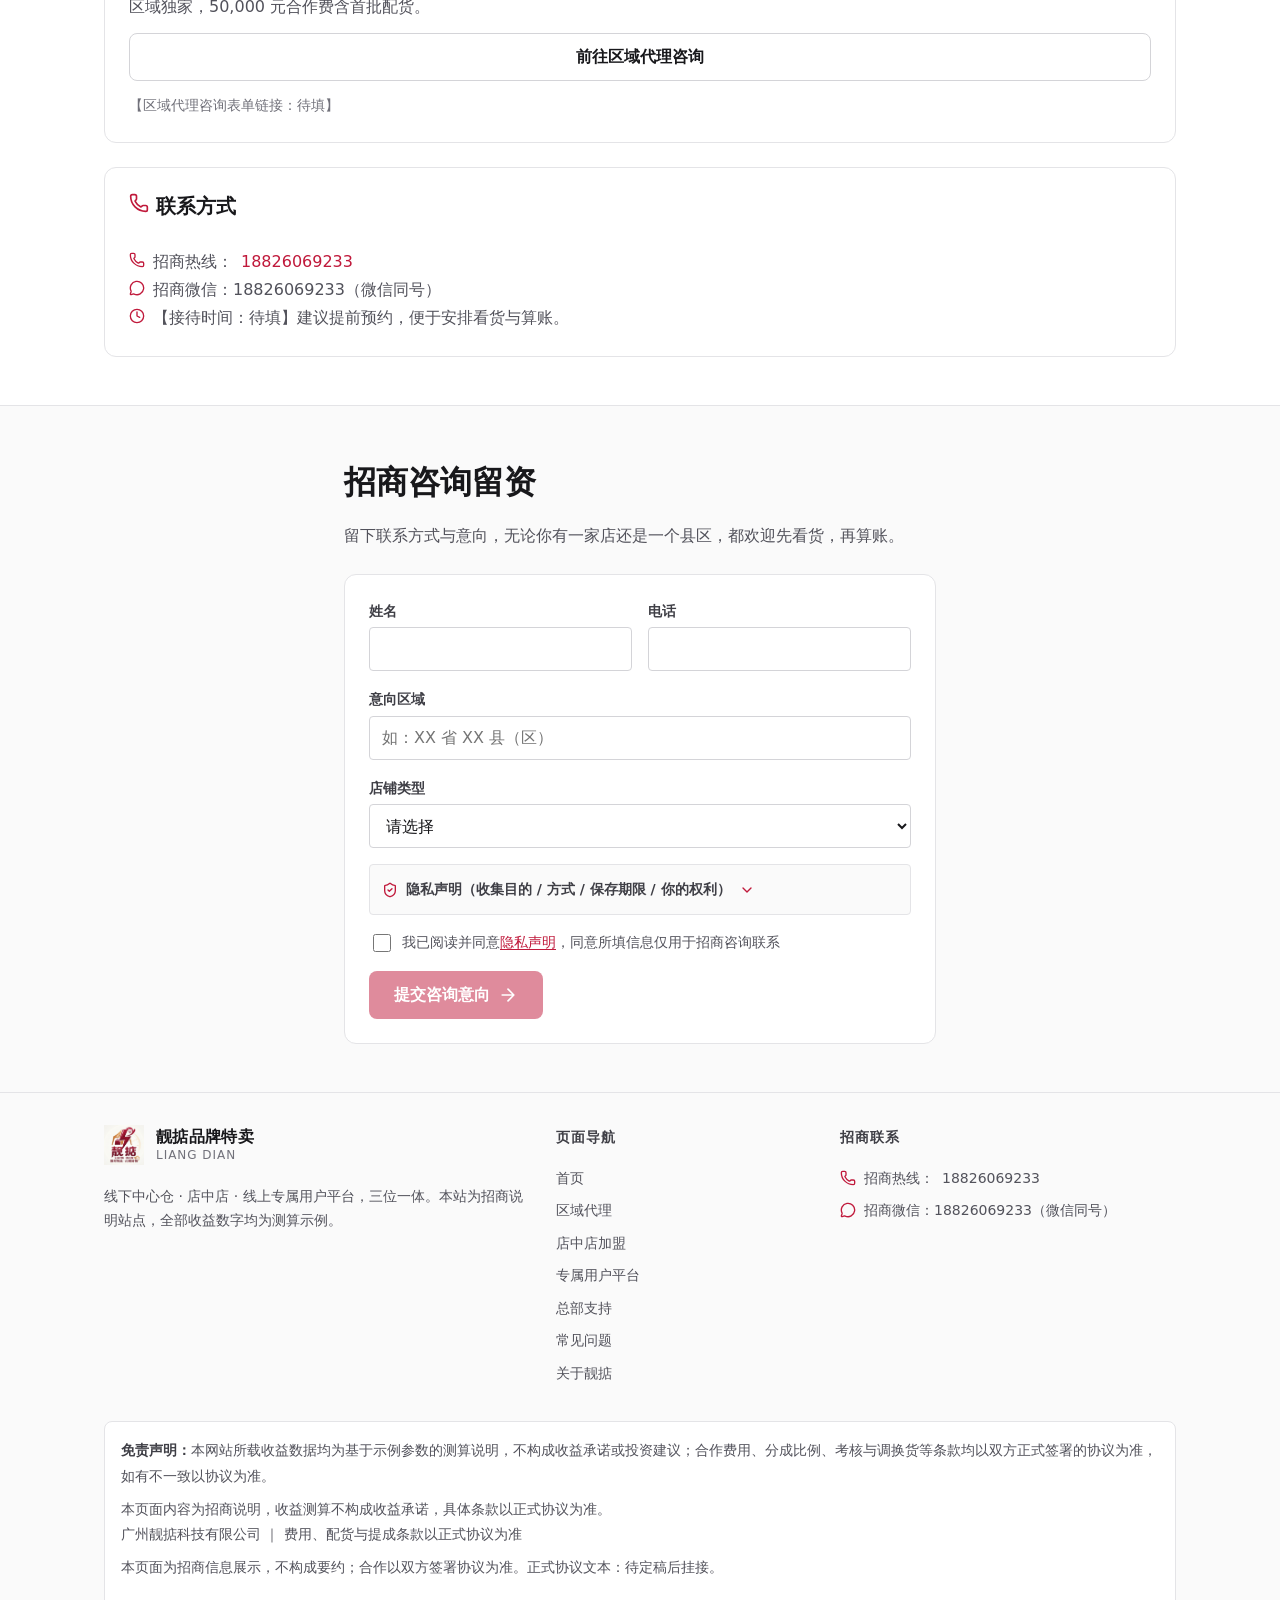
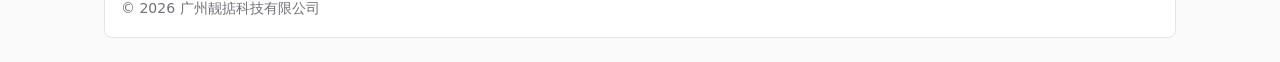
==== commit fd0c74af: "deploy: 同步自 liangdian-website@68f719a4dd268f17e3668d15b3f6da0824d99f06" ====
--- a/about.html
+++ b/about.html
@@ -1,4 +1,4 @@
-<!DOCTYPE html><html lang="zh-CN"> <head><meta charset="UTF-8"><meta name="viewport" content="width=device-width, initial-scale=1.0"><title>关于靓掂品牌特卖｜品牌理念与招商联系｜靓掂</title><meta name="description" content="靓掂品牌特卖：线下中心仓 · 店中店 · 线上专属用户平台三位一体。我们相信把品牌货品、本地店铺和线上分佣连成一张网，让好货走近县区顾客，让小店多一条收益线。招商咨询联系方式。"><meta name="theme-color" content="#C0193B"><link rel="icon" type="image/png" href="./assets/img/logo.png"><link rel="stylesheet" href="/liangdian-site/_astro/about.CYNftdPD.css"></head> <body> <a class="skip-link" href="#main">跳到主内容</a> <header class="site-header"> <div class="container header-inner"> <a class="brand" href="./index.html"> <img src="./assets/img/logo.png" alt="靓掂品牌特卖标志" width="40" height="40"> <span class="brand-name"><strong>靓掂品牌特卖</strong><span>LIANG DIAN</span></span> </a> <button class="nav-toggle" type="button" aria-expanded="false" aria-controls="site-nav"> <svg class="icon icon-24 icon-menu" aria-hidden="true" focusable="false"><use href="#i-menu"></use></svg> <svg class="icon icon-24 icon-close" aria-hidden="true" focusable="false"><use href="#i-x"></use></svg> <span class="visually-hidden">打开菜单</span> </button> <nav class="site-nav" id="site-nav" aria-label="主导航"> <ul> <li> <a href="./index.html">首页</a> </li><li> <a href="./agent.html">区域代理</a> </li><li> <a href="./store.html">店中店加盟</a> </li><li> <a href="./platform.html">专属用户平台</a> </li><li> <a href="./support.html">总部支持</a> </li><li> <a href="./faq.html">常见问题</a> </li><li> <a href="./about.html" aria-current="page">关于靓掂</a> </li> </ul> </nav> </div> </header> <!-- 本地图标 sprite（来源 lucide，经 Iconify API 下载至 assets/icons/，已内联以便 file:// 预览） --><svg xmlns="http://www.w3.org/2000/svg" class="svg-sprite" aria-hidden="true"> <symbol id="i-arrow-right" viewBox="0 0 24 24"><path fill="none" stroke="currentColor" stroke-linecap="round" stroke-linejoin="round" stroke-width="2" d="M5 12h14m-7-7l7 7l-7 7"></path></symbol> <symbol id="i-badge-check" viewBox="0 0 24 24"><g fill="none" stroke="currentColor" stroke-linecap="round" stroke-linejoin="round" stroke-width="2"><path d="M3.85 8.62a4 4 0 0 1 4.78-4.77a4 4 0 0 1 6.74 0a4 4 0 0 1 4.78 4.78a4 4 0 0 1 0 6.74a4 4 0 0 1-4.77 4.78a4 4 0 0 1-6.75 0a4 4 0 0 1-4.78-4.77a4 4 0 0 1 0-6.76"></path><path d="m16 9l-5.5 5.5L8 12"></path></g></symbol> <symbol id="i-building-2" viewBox="0 0 24 24"><g fill="none" stroke="currentColor" stroke-linecap="round" stroke-linejoin="round" stroke-width="2"><path d="M10 12h4m-4-4h4m0 13v-3a2 2 0 0 0-4 0v3"></path><path d="M6 10H4a2 2 0 0 0-2 2v7a2 2 0 0 0 2 2h16a2 2 0 0 0 2-2V9a2 2 0 0 0-2-2h-2"></path><path d="M6 21V5a2 2 0 0 1 2-2h8a2 2 0 0 1 2 2v16"></path></g></symbol> <symbol id="i-calculator" viewBox="0 0 24 24"><g fill="none" stroke="currentColor" stroke-linecap="round" stroke-linejoin="round" stroke-width="2"><rect width="16" height="20" x="4" y="2" rx="2"></rect><path d="M8 6h8m0 8v4m0-8h.01M12 10h.01M8 10h.01M12 14h.01M8 14h.01M12 18h.01M8 18h.01"></path></g></symbol> <symbol id="i-chart-line" viewBox="0 0 24 24"><g fill="none" stroke="currentColor" stroke-linecap="round" stroke-linejoin="round" stroke-width="2"><path d="M3 3v16a2 2 0 0 0 2 2h16"></path><path d="m19 9l-5 5l-4-4l-3 3"></path></g></symbol> <symbol id="i-check" viewBox="0 0 24 24"><path fill="none" stroke="currentColor" stroke-linecap="round" stroke-linejoin="round" stroke-width="2" d="M20 6L9 17l-5-5"></path></symbol> <symbol id="i-chevron-down" viewBox="0 0 24 24"><path fill="none" stroke="currentColor" stroke-linecap="round" stroke-linejoin="round" stroke-width="2" d="m6 9l6 6l6-6"></path></symbol> <symbol id="i-circle-alert" viewBox="0 0 24 24"><g fill="none" stroke="currentColor" stroke-linecap="round" stroke-linejoin="round" stroke-width="2"><circle cx="12" cy="12" r="10"></circle><path d="M12 8v4m0 4h.01"></path></g></symbol> <symbol id="i-clock" viewBox="0 0 24 24"><g fill="none" stroke="currentColor" stroke-linecap="round" stroke-linejoin="round" stroke-width="2"><circle cx="12" cy="12" r="10"></circle><path d="M12 6v6l4 2"></path></g></symbol> <symbol id="i-coins" viewBox="0 0 24 24"><g fill="none" stroke="currentColor" stroke-linecap="round" stroke-linejoin="round" stroke-width="2"><path d="M13.744 17.736a6 6 0 1 1-7.48-7.48M15 6h1v4"></path><path d="m6.134 14.768l.866-.5l2 3.464"></path><circle cx="16" cy="8" r="6"></circle></g></symbol> <symbol id="i-graduation-cap" viewBox="0 0 24 24"><g fill="none" stroke="currentColor" stroke-linecap="round" stroke-linejoin="round" stroke-width="2"><path d="M21.42 10.922a1 1 0 0 0-.019-1.838L12.83 5.18a2 2 0 0 0-1.66 0L2.6 9.08a1 1 0 0 0 0 1.832l8.57 3.908a2 2 0 0 0 1.66 0zM22 10v6"></path><path d="M6 12.5V16a6 3 0 0 0 12 0v-3.5"></path></g></symbol> <symbol id="i-headphones" viewBox="0 0 24 24"><path fill="none" stroke="currentColor" stroke-linecap="round" stroke-linejoin="round" stroke-width="2" d="M3 14h3a2 2 0 0 1 2 2v3a2 2 0 0 1-2 2H5a2 2 0 0 1-2-2v-7a9 9 0 0 1 18 0v7a2 2 0 0 1-2 2h-1a2 2 0 0 1-2-2v-3a2 2 0 0 1 2-2h3"></path></symbol> <symbol id="i-info" viewBox="0 0 24 24"><g fill="none" stroke="currentColor" stroke-linecap="round" stroke-linejoin="round" stroke-width="2"><circle cx="12" cy="12" r="10"></circle><path d="M12 16v-4m0-4h.01"></path></g></symbol> <symbol id="i-layout-template" viewBox="0 0 24 24"><g fill="none" stroke="currentColor" stroke-linecap="round" stroke-linejoin="round" stroke-width="2"><rect width="18" height="7" x="3" y="3" rx="1"></rect><rect width="9" height="7" x="3" y="14" rx="1"></rect><rect width="5" height="7" x="16" y="14" rx="1"></rect></g></symbol> <symbol id="i-list-checks" viewBox="0 0 24 24"><path fill="none" stroke="currentColor" stroke-linecap="round" stroke-linejoin="round" stroke-width="2" d="M13 5h8m-8 7h8m-8 7h8M3 17l2 2l4-4M3 7l2 2l4-4"></path></symbol> <symbol id="i-mail" viewBox="0 0 24 24"><g fill="none" stroke="currentColor" stroke-linecap="round" stroke-linejoin="round" stroke-width="2"><path d="m22 7l-8.991 5.727a2 2 0 0 1-2.009 0L2 7"></path><rect width="20" height="16" x="2" y="4" rx="2"></rect></g></symbol> <symbol id="i-map-pin" viewBox="0 0 24 24"><g fill="none" stroke="currentColor" stroke-linecap="round" stroke-linejoin="round" stroke-width="2"><path d="M20 10c0 4.993-5.539 10.193-7.399 11.799a1 1 0 0 1-1.202 0C9.539 20.193 4 14.993 4 10a8 8 0 0 1 16 0"></path><circle cx="12" cy="10" r="3"></circle></g></symbol> <symbol id="i-megaphone" viewBox="0 0 24 24"><g fill="none" stroke="currentColor" stroke-linecap="round" stroke-linejoin="round" stroke-width="2"><path d="M11 6a13 13 0 0 0 8.4-2.8A1 1 0 0 1 21 4v12a1 1 0 0 1-1.6.8A13 13 0 0 0 11 14H5a2 2 0 0 1-2-2V8a2 2 0 0 1 2-2z"></path><path d="M6 14a12 12 0 0 0 2.4 7.2a2 2 0 0 0 3.2-2.4A8 8 0 0 1 10 14M8 6v8"></path></g></symbol> <symbol id="i-menu" viewBox="0 0 24 24"><path fill="none" stroke="currentColor" stroke-linecap="round" stroke-linejoin="round" stroke-width="2" d="M4 5h16M4 12h16M4 19h16"></path></symbol> <symbol id="i-message-circle" viewBox="0 0 24 24"><path fill="none" stroke="currentColor" stroke-linecap="round" stroke-linejoin="round" stroke-width="2" d="M2.992 16.342a2 2 0 0 1 .094 1.167l-1.065 3.29a1 1 0 0 0 1.236 1.168l3.413-.998a2 2 0 0 1 1.099.092a10 10 0 1 0-4.777-4.719"></path></symbol> <symbol id="i-package" viewBox="0 0 24 24"><g fill="none" stroke="currentColor" stroke-linecap="round" stroke-linejoin="round" stroke-width="2"><path d="M11 21.73a2 2 0 0 0 2 0l7-4A2 2 0 0 0 21 16V8a2 2 0 0 0-1-1.73l-7-4a2 2 0 0 0-2 0l-7 4A2 2 0 0 0 3 8v8a2 2 0 0 0 1 1.73zm1 .27V12"></path><path d="M3.29 7L12 12l8.71-5M7.5 4.27l9 5.15"></path></g></symbol> <symbol id="i-palette" viewBox="0 0 24 24"><g fill="none" stroke="currentColor" stroke-linecap="round" stroke-linejoin="round" stroke-width="2"><path d="M12 22a1 1 0 0 1 0-20a10 9 0 0 1 10 9a5 5 0 0 1-5 5h-2.25a1.75 1.75 0 0 0-1.4 2.8l.3.4a1.75 1.75 0 0 1-1.4 2.8z"></path><circle cx="13.5" cy="6.5" r=".5" fill="currentColor"></circle><circle cx="17.5" cy="10.5" r=".5" fill="currentColor"></circle><circle cx="6.5" cy="12.5" r=".5" fill="currentColor"></circle><circle cx="8.5" cy="7.5" r=".5" fill="currentColor"></circle></g></symbol> <symbol id="i-phone" viewBox="0 0 24 24"><path fill="none" stroke="currentColor" stroke-linecap="round" stroke-linejoin="round" stroke-width="2" d="M13.832 16.568a1 1 0 0 0 1.213-.303l.355-.465A2 2 0 0 1 17 15h3a2 2 0 0 1 2 2v3a2 2 0 0 1-2 2A18 18 0 0 1 2 4a2 2 0 0 1 2-2h3a2 2 0 0 1 2 2v3a2 2 0 0 1-.8 1.6l-.468.351a1 1 0 0 0-.292 1.233a14 14 0 0 0 6.392 6.384"></path></symbol> <symbol id="i-qr-code" viewBox="0 0 24 24"><g fill="none" stroke="currentColor" stroke-linecap="round" stroke-linejoin="round" stroke-width="2"><rect width="5" height="5" x="3" y="3" rx="1"></rect><rect width="5" height="5" x="16" y="3" rx="1"></rect><rect width="5" height="5" x="3" y="16" rx="1"></rect><path d="M21 16h-3a2 2 0 0 0-2 2v3m5 0v.01M12 7v3a2 2 0 0 1-2 2H7m-4 0h.01M12 3h.01M12 16v.01M16 12h1m4 0v.01M12 21v-1"></path></g></symbol> <symbol id="i-refresh-cw" viewBox="0 0 24 24"><g fill="none" stroke="currentColor" stroke-linecap="round" stroke-linejoin="round" stroke-width="2"><path d="M3 12a9 9 0 0 1 9-9a9.75 9.75 0 0 1 6.74 2.74L21 8"></path><path d="M21 3v5h-5m5 4a9 9 0 0 1-9 9a9.75 9.75 0 0 1-6.74-2.74L3 16"></path><path d="M8 16H3v5"></path></g></symbol> <symbol id="i-shield-alert" viewBox="0 0 24 24"><path fill="none" stroke="currentColor" stroke-linecap="round" stroke-linejoin="round" stroke-width="2" d="M20 13c0 5-3.5 7.5-7.66 8.95a1 1 0 0 1-.67-.01C7.5 20.5 4 18 4 13V6a1 1 0 0 1 1-1c2 0 4.5-1.2 6.24-2.72a1.17 1.17 0 0 1 1.52 0C14.51 3.81 17 5 19 5a1 1 0 0 1 1 1zm-8-5v4m0 4h.01"></path></symbol> <symbol id="i-shield-check" viewBox="0 0 24 24"><g fill="none" stroke="currentColor" stroke-linecap="round" stroke-linejoin="round" stroke-width="2"><path d="M20 13c0 5-3.5 7.5-7.66 8.95a1 1 0 0 1-.67-.01C7.5 20.5 4 18 4 13V6a1 1 0 0 1 1-1c2 0 4.5-1.2 6.24-2.72a1.17 1.17 0 0 1 1.52 0C14.51 3.81 17 5 19 5a1 1 0 0 1 1 1z"></path><path d="m9 12l2 2l4-4"></path></g></symbol> <symbol id="i-smartphone" viewBox="0 0 24 24"><g fill="none" stroke="currentColor" stroke-linecap="round" stroke-linejoin="round" stroke-width="2"><rect width="14" height="20" x="5" y="2" rx="2" ry="2"></rect><path d="M12 18h.01"></path></g></symbol> <symbol id="i-store" viewBox="0 0 24 24"><g fill="none" stroke="currentColor" stroke-linecap="round" stroke-linejoin="round" stroke-width="2"><path d="M15 21v-5a1 1 0 0 0-1-1h-4a1 1 0 0 0-1 1v5m8.774-10.69a1.12 1.12 0 0 0-1.549 0a2.5 2.5 0 0 1-3.451 0a1.12 1.12 0 0 0-1.548 0a2.5 2.5 0 0 1-3.452 0a1.12 1.12 0 0 0-1.549 0a2.5 2.5 0 0 1-3.77-3.248l2.889-4.184A2 2 0 0 1 7 2h10a2 2 0 0 1 1.653.873l2.895 4.192a2.5 2.5 0 0 1-3.774 3.244"></path><path d="M4 10.95V19a2 2 0 0 0 2 2h12a2 2 0 0 0 2-2v-8.05"></path></g></symbol> <symbol id="i-trending-up" viewBox="0 0 24 24"><g fill="none" stroke="currentColor" stroke-linecap="round" stroke-linejoin="round" stroke-width="2"><path d="M16 7h6v6"></path><path d="m22 7l-8.5 8.5l-5-5L2 17"></path></g></symbol> <symbol id="i-user-check" viewBox="0 0 24 24"><g fill="none" stroke="currentColor" stroke-linecap="round" stroke-linejoin="round" stroke-width="2"><path d="m16 11l2 2l4-4m-6 12v-2a4 4 0 0 0-4-4H6a4 4 0 0 0-4 4v2"></path><circle cx="9" cy="7" r="4"></circle></g></symbol> <symbol id="i-wallet" viewBox="0 0 24 24"><g fill="none" stroke="currentColor" stroke-linecap="round" stroke-linejoin="round" stroke-width="2"><path d="M19 7V4a1 1 0 0 0-1-1H5a2 2 0 0 0 0 4h15a1 1 0 0 1 1 1v4h-3a2 2 0 0 0 0 4h3a1 1 0 0 0 1-1v-2a1 1 0 0 0-1-1"></path><path d="M3 5v14a2 2 0 0 0 2 2h15a1 1 0 0 0 1-1v-4"></path></g></symbol> <symbol id="i-warehouse" viewBox="0 0 24 24"><g fill="none" stroke="currentColor" stroke-linecap="round" stroke-linejoin="round" stroke-width="2"><path d="M18 21V10a1 1 0 0 0-1-1H7a1 1 0 0 0-1 1v11"></path><path d="M22 19a2 2 0 0 1-2 2H4a2 2 0 0 1-2-2V8a2 2 0 0 1 1.132-1.803l7.95-3.974a2 2 0 0 1 1.837 0l7.948 3.974A2 2 0 0 1 22 8zM6 13h12M6 17h12"></path></g></symbol> <symbol id="i-x" viewBox="0 0 24 24"><path fill="none" stroke="currentColor" stroke-linecap="round" stroke-linejoin="round" stroke-width="2" d="M18 6L6 18M6 6l12 12"></path></symbol> </svg> <main id="main">   <section class="section"> <div class="container"> <div class="section-head reveal"> <h1>把品牌货品、本地店铺和线上分佣，连成一张网</h1> <p class="lede">靓掂品牌特卖做的事，可以概括成一个结构：<strong>线下中心仓 · 店中店 · 线上专属用户平台。</strong></p> <p class="lede">我们相信三个朴素的判断：</p> </div> <div class="grid-12"> <div class="span-7 card reveal"> <h3><svg class="icon icon-brand" aria-hidden="true" focusable="false"><use href="#i-warehouse"></use></svg> 一、中心仓不是“大一点的店”。</h3> <p>它是整片区域的货源入口与用户入口——店在这里开，货从这里走。一个县（区）一个仓，货有出处，人有归属。</p> </div> <div class="span-5 card reveal"> <h3><svg class="icon icon-brand" aria-hidden="true" focusable="false"><use href="#i-store"></use></svg> 二、店中店不是再开一家店。</h3> <p>而是把已经付过租金的客流，再卖一遍。租金不变、人力不变，多出一条毛利线和一条分佣线。小店不需要赌一场装修，只需要腾出一面墙。</p> </div> <div class="span-12 card reveal"> <h3><svg class="icon icon-brand" aria-hidden="true" focusable="false"><use href="#i-smartphone"></use></svg> 三、一次获客，长期分佣。</h3> <p>顾客离店，生意不该结束。扫码绑定专属用户，归属可查、分佣可追溯——线下客流变成可持续经营的线上资产。</p> </div> </div> <div class="callout reveal mt-6"> <svg class="icon" aria-hidden="true" focusable="false"><use href="#i-badge-check"></use></svg>
+<!DOCTYPE html><html lang="zh-CN"> <head><meta charset="UTF-8"><meta name="viewport" content="width=device-width, initial-scale=1.0"><title>关于靓掂品牌特卖｜品牌理念与招商联系｜靓掂</title><meta name="description" content="靓掂品牌特卖：线下中心仓 · 店中店 · 线上专属用户平台三位一体。我们相信把品牌货品、本地店铺和线上分佣连成一张网，让好货走近县区顾客，让小店多一条收益线。招商咨询联系方式。"><meta name="theme-color" content="#C0193B"><link rel="icon" type="image/png" href="./assets/img/logo.png"><link rel="stylesheet" href="/_astro/about.CYNftdPD.css"></head> <body> <a class="skip-link" href="#main">跳到主内容</a> <header class="site-header"> <div class="container header-inner"> <a class="brand" href="./index.html"> <img src="./assets/img/logo.png" alt="靓掂品牌特卖标志" width="40" height="40"> <span class="brand-name"><strong>靓掂品牌特卖</strong><span>LIANG DIAN</span></span> </a> <button class="nav-toggle" type="button" aria-expanded="false" aria-controls="site-nav"> <svg class="icon icon-24 icon-menu" aria-hidden="true" focusable="false"><use href="#i-menu"></use></svg> <svg class="icon icon-24 icon-close" aria-hidden="true" focusable="false"><use href="#i-x"></use></svg> <span class="visually-hidden">打开菜单</span> </button> <nav class="site-nav" id="site-nav" aria-label="主导航"> <ul> <li> <a href="./index.html">首页</a> </li><li> <a href="./agent.html">区域代理</a> </li><li> <a href="./store.html">店中店加盟</a> </li><li> <a href="./platform.html">专属用户平台</a> </li><li> <a href="./support.html">总部支持</a> </li><li> <a href="./faq.html">常见问题</a> </li><li> <a href="./about.html" aria-current="page">关于靓掂</a> </li> </ul> </nav> </div> </header> <!-- 本地图标 sprite（来源 lucide，经 Iconify API 下载至 assets/icons/，已内联以便 file:// 预览） --><svg xmlns="http://www.w3.org/2000/svg" class="svg-sprite" aria-hidden="true"> <symbol id="i-arrow-right" viewBox="0 0 24 24"><path fill="none" stroke="currentColor" stroke-linecap="round" stroke-linejoin="round" stroke-width="2" d="M5 12h14m-7-7l7 7l-7 7"></path></symbol> <symbol id="i-badge-check" viewBox="0 0 24 24"><g fill="none" stroke="currentColor" stroke-linecap="round" stroke-linejoin="round" stroke-width="2"><path d="M3.85 8.62a4 4 0 0 1 4.78-4.77a4 4 0 0 1 6.74 0a4 4 0 0 1 4.78 4.78a4 4 0 0 1 0 6.74a4 4 0 0 1-4.77 4.78a4 4 0 0 1-6.75 0a4 4 0 0 1-4.78-4.77a4 4 0 0 1 0-6.76"></path><path d="m16 9l-5.5 5.5L8 12"></path></g></symbol> <symbol id="i-building-2" viewBox="0 0 24 24"><g fill="none" stroke="currentColor" stroke-linecap="round" stroke-linejoin="round" stroke-width="2"><path d="M10 12h4m-4-4h4m0 13v-3a2 2 0 0 0-4 0v3"></path><path d="M6 10H4a2 2 0 0 0-2 2v7a2 2 0 0 0 2 2h16a2 2 0 0 0 2-2V9a2 2 0 0 0-2-2h-2"></path><path d="M6 21V5a2 2 0 0 1 2-2h8a2 2 0 0 1 2 2v16"></path></g></symbol> <symbol id="i-calculator" viewBox="0 0 24 24"><g fill="none" stroke="currentColor" stroke-linecap="round" stroke-linejoin="round" stroke-width="2"><rect width="16" height="20" x="4" y="2" rx="2"></rect><path d="M8 6h8m0 8v4m0-8h.01M12 10h.01M8 10h.01M12 14h.01M8 14h.01M12 18h.01M8 18h.01"></path></g></symbol> <symbol id="i-chart-line" viewBox="0 0 24 24"><g fill="none" stroke="currentColor" stroke-linecap="round" stroke-linejoin="round" stroke-width="2"><path d="M3 3v16a2 2 0 0 0 2 2h16"></path><path d="m19 9l-5 5l-4-4l-3 3"></path></g></symbol> <symbol id="i-check" viewBox="0 0 24 24"><path fill="none" stroke="currentColor" stroke-linecap="round" stroke-linejoin="round" stroke-width="2" d="M20 6L9 17l-5-5"></path></symbol> <symbol id="i-chevron-down" viewBox="0 0 24 24"><path fill="none" stroke="currentColor" stroke-linecap="round" stroke-linejoin="round" stroke-width="2" d="m6 9l6 6l6-6"></path></symbol> <symbol id="i-circle-alert" viewBox="0 0 24 24"><g fill="none" stroke="currentColor" stroke-linecap="round" stroke-linejoin="round" stroke-width="2"><circle cx="12" cy="12" r="10"></circle><path d="M12 8v4m0 4h.01"></path></g></symbol> <symbol id="i-clock" viewBox="0 0 24 24"><g fill="none" stroke="currentColor" stroke-linecap="round" stroke-linejoin="round" stroke-width="2"><circle cx="12" cy="12" r="10"></circle><path d="M12 6v6l4 2"></path></g></symbol> <symbol id="i-coins" viewBox="0 0 24 24"><g fill="none" stroke="currentColor" stroke-linecap="round" stroke-linejoin="round" stroke-width="2"><path d="M13.744 17.736a6 6 0 1 1-7.48-7.48M15 6h1v4"></path><path d="m6.134 14.768l.866-.5l2 3.464"></path><circle cx="16" cy="8" r="6"></circle></g></symbol> <symbol id="i-graduation-cap" viewBox="0 0 24 24"><g fill="none" stroke="currentColor" stroke-linecap="round" stroke-linejoin="round" stroke-width="2"><path d="M21.42 10.922a1 1 0 0 0-.019-1.838L12.83 5.18a2 2 0 0 0-1.66 0L2.6 9.08a1 1 0 0 0 0 1.832l8.57 3.908a2 2 0 0 0 1.66 0zM22 10v6"></path><path d="M6 12.5V16a6 3 0 0 0 12 0v-3.5"></path></g></symbol> <symbol id="i-headphones" viewBox="0 0 24 24"><path fill="none" stroke="currentColor" stroke-linecap="round" stroke-linejoin="round" stroke-width="2" d="M3 14h3a2 2 0 0 1 2 2v3a2 2 0 0 1-2 2H5a2 2 0 0 1-2-2v-7a9 9 0 0 1 18 0v7a2 2 0 0 1-2 2h-1a2 2 0 0 1-2-2v-3a2 2 0 0 1 2-2h3"></path></symbol> <symbol id="i-info" viewBox="0 0 24 24"><g fill="none" stroke="currentColor" stroke-linecap="round" stroke-linejoin="round" stroke-width="2"><circle cx="12" cy="12" r="10"></circle><path d="M12 16v-4m0-4h.01"></path></g></symbol> <symbol id="i-layout-template" viewBox="0 0 24 24"><g fill="none" stroke="currentColor" stroke-linecap="round" stroke-linejoin="round" stroke-width="2"><rect width="18" height="7" x="3" y="3" rx="1"></rect><rect width="9" height="7" x="3" y="14" rx="1"></rect><rect width="5" height="7" x="16" y="14" rx="1"></rect></g></symbol> <symbol id="i-list-checks" viewBox="0 0 24 24"><path fill="none" stroke="currentColor" stroke-linecap="round" stroke-linejoin="round" stroke-width="2" d="M13 5h8m-8 7h8m-8 7h8M3 17l2 2l4-4M3 7l2 2l4-4"></path></symbol> <symbol id="i-mail" viewBox="0 0 24 24"><g fill="none" stroke="currentColor" stroke-linecap="round" stroke-linejoin="round" stroke-width="2"><path d="m22 7l-8.991 5.727a2 2 0 0 1-2.009 0L2 7"></path><rect width="20" height="16" x="2" y="4" rx="2"></rect></g></symbol> <symbol id="i-map-pin" viewBox="0 0 24 24"><g fill="none" stroke="currentColor" stroke-linecap="round" stroke-linejoin="round" stroke-width="2"><path d="M20 10c0 4.993-5.539 10.193-7.399 11.799a1 1 0 0 1-1.202 0C9.539 20.193 4 14.993 4 10a8 8 0 0 1 16 0"></path><circle cx="12" cy="10" r="3"></circle></g></symbol> <symbol id="i-megaphone" viewBox="0 0 24 24"><g fill="none" stroke="currentColor" stroke-linecap="round" stroke-linejoin="round" stroke-width="2"><path d="M11 6a13 13 0 0 0 8.4-2.8A1 1 0 0 1 21 4v12a1 1 0 0 1-1.6.8A13 13 0 0 0 11 14H5a2 2 0 0 1-2-2V8a2 2 0 0 1 2-2z"></path><path d="M6 14a12 12 0 0 0 2.4 7.2a2 2 0 0 0 3.2-2.4A8 8 0 0 1 10 14M8 6v8"></path></g></symbol> <symbol id="i-menu" viewBox="0 0 24 24"><path fill="none" stroke="currentColor" stroke-linecap="round" stroke-linejoin="round" stroke-width="2" d="M4 5h16M4 12h16M4 19h16"></path></symbol> <symbol id="i-message-circle" viewBox="0 0 24 24"><path fill="none" stroke="currentColor" stroke-linecap="round" stroke-linejoin="round" stroke-width="2" d="M2.992 16.342a2 2 0 0 1 .094 1.167l-1.065 3.29a1 1 0 0 0 1.236 1.168l3.413-.998a2 2 0 0 1 1.099.092a10 10 0 1 0-4.777-4.719"></path></symbol> <symbol id="i-package" viewBox="0 0 24 24"><g fill="none" stroke="currentColor" stroke-linecap="round" stroke-linejoin="round" stroke-width="2"><path d="M11 21.73a2 2 0 0 0 2 0l7-4A2 2 0 0 0 21 16V8a2 2 0 0 0-1-1.73l-7-4a2 2 0 0 0-2 0l-7 4A2 2 0 0 0 3 8v8a2 2 0 0 0 1 1.73zm1 .27V12"></path><path d="M3.29 7L12 12l8.71-5M7.5 4.27l9 5.15"></path></g></symbol> <symbol id="i-palette" viewBox="0 0 24 24"><g fill="none" stroke="currentColor" stroke-linecap="round" stroke-linejoin="round" stroke-width="2"><path d="M12 22a1 1 0 0 1 0-20a10 9 0 0 1 10 9a5 5 0 0 1-5 5h-2.25a1.75 1.75 0 0 0-1.4 2.8l.3.4a1.75 1.75 0 0 1-1.4 2.8z"></path><circle cx="13.5" cy="6.5" r=".5" fill="currentColor"></circle><circle cx="17.5" cy="10.5" r=".5" fill="currentColor"></circle><circle cx="6.5" cy="12.5" r=".5" fill="currentColor"></circle><circle cx="8.5" cy="7.5" r=".5" fill="currentColor"></circle></g></symbol> <symbol id="i-phone" viewBox="0 0 24 24"><path fill="none" stroke="currentColor" stroke-linecap="round" stroke-linejoin="round" stroke-width="2" d="M13.832 16.568a1 1 0 0 0 1.213-.303l.355-.465A2 2 0 0 1 17 15h3a2 2 0 0 1 2 2v3a2 2 0 0 1-2 2A18 18 0 0 1 2 4a2 2 0 0 1 2-2h3a2 2 0 0 1 2 2v3a2 2 0 0 1-.8 1.6l-.468.351a1 1 0 0 0-.292 1.233a14 14 0 0 0 6.392 6.384"></path></symbol> <symbol id="i-qr-code" viewBox="0 0 24 24"><g fill="none" stroke="currentColor" stroke-linecap="round" stroke-linejoin="round" stroke-width="2"><rect width="5" height="5" x="3" y="3" rx="1"></rect><rect width="5" height="5" x="16" y="3" rx="1"></rect><rect width="5" height="5" x="3" y="16" rx="1"></rect><path d="M21 16h-3a2 2 0 0 0-2 2v3m5 0v.01M12 7v3a2 2 0 0 1-2 2H7m-4 0h.01M12 3h.01M12 16v.01M16 12h1m4 0v.01M12 21v-1"></path></g></symbol> <symbol id="i-refresh-cw" viewBox="0 0 24 24"><g fill="none" stroke="currentColor" stroke-linecap="round" stroke-linejoin="round" stroke-width="2"><path d="M3 12a9 9 0 0 1 9-9a9.75 9.75 0 0 1 6.74 2.74L21 8"></path><path d="M21 3v5h-5m5 4a9 9 0 0 1-9 9a9.75 9.75 0 0 1-6.74-2.74L3 16"></path><path d="M8 16H3v5"></path></g></symbol> <symbol id="i-shield-alert" viewBox="0 0 24 24"><path fill="none" stroke="currentColor" stroke-linecap="round" stroke-linejoin="round" stroke-width="2" d="M20 13c0 5-3.5 7.5-7.66 8.95a1 1 0 0 1-.67-.01C7.5 20.5 4 18 4 13V6a1 1 0 0 1 1-1c2 0 4.5-1.2 6.24-2.72a1.17 1.17 0 0 1 1.52 0C14.51 3.81 17 5 19 5a1 1 0 0 1 1 1zm-8-5v4m0 4h.01"></path></symbol> <symbol id="i-shield-check" viewBox="0 0 24 24"><g fill="none" stroke="currentColor" stroke-linecap="round" stroke-linejoin="round" stroke-width="2"><path d="M20 13c0 5-3.5 7.5-7.66 8.95a1 1 0 0 1-.67-.01C7.5 20.5 4 18 4 13V6a1 1 0 0 1 1-1c2 0 4.5-1.2 6.24-2.72a1.17 1.17 0 0 1 1.52 0C14.51 3.81 17 5 19 5a1 1 0 0 1 1 1z"></path><path d="m9 12l2 2l4-4"></path></g></symbol> <symbol id="i-smartphone" viewBox="0 0 24 24"><g fill="none" stroke="currentColor" stroke-linecap="round" stroke-linejoin="round" stroke-width="2"><rect width="14" height="20" x="5" y="2" rx="2" ry="2"></rect><path d="M12 18h.01"></path></g></symbol> <symbol id="i-store" viewBox="0 0 24 24"><g fill="none" stroke="currentColor" stroke-linecap="round" stroke-linejoin="round" stroke-width="2"><path d="M15 21v-5a1 1 0 0 0-1-1h-4a1 1 0 0 0-1 1v5m8.774-10.69a1.12 1.12 0 0 0-1.549 0a2.5 2.5 0 0 1-3.451 0a1.12 1.12 0 0 0-1.548 0a2.5 2.5 0 0 1-3.452 0a1.12 1.12 0 0 0-1.549 0a2.5 2.5 0 0 1-3.77-3.248l2.889-4.184A2 2 0 0 1 7 2h10a2 2 0 0 1 1.653.873l2.895 4.192a2.5 2.5 0 0 1-3.774 3.244"></path><path d="M4 10.95V19a2 2 0 0 0 2 2h12a2 2 0 0 0 2-2v-8.05"></path></g></symbol> <symbol id="i-trending-up" viewBox="0 0 24 24"><g fill="none" stroke="currentColor" stroke-linecap="round" stroke-linejoin="round" stroke-width="2"><path d="M16 7h6v6"></path><path d="m22 7l-8.5 8.5l-5-5L2 17"></path></g></symbol> <symbol id="i-user-check" viewBox="0 0 24 24"><g fill="none" stroke="currentColor" stroke-linecap="round" stroke-linejoin="round" stroke-width="2"><path d="m16 11l2 2l4-4m-6 12v-2a4 4 0 0 0-4-4H6a4 4 0 0 0-4 4v2"></path><circle cx="9" cy="7" r="4"></circle></g></symbol> <symbol id="i-wallet" viewBox="0 0 24 24"><g fill="none" stroke="currentColor" stroke-linecap="round" stroke-linejoin="round" stroke-width="2"><path d="M19 7V4a1 1 0 0 0-1-1H5a2 2 0 0 0 0 4h15a1 1 0 0 1 1 1v4h-3a2 2 0 0 0 0 4h3a1 1 0 0 0 1-1v-2a1 1 0 0 0-1-1"></path><path d="M3 5v14a2 2 0 0 0 2 2h15a1 1 0 0 0 1-1v-4"></path></g></symbol> <symbol id="i-warehouse" viewBox="0 0 24 24"><g fill="none" stroke="currentColor" stroke-linecap="round" stroke-linejoin="round" stroke-width="2"><path d="M18 21V10a1 1 0 0 0-1-1H7a1 1 0 0 0-1 1v11"></path><path d="M22 19a2 2 0 0 1-2 2H4a2 2 0 0 1-2-2V8a2 2 0 0 1 1.132-1.803l7.95-3.974a2 2 0 0 1 1.837 0l7.948 3.974A2 2 0 0 1 22 8zM6 13h12M6 17h12"></path></g></symbol> <symbol id="i-x" viewBox="0 0 24 24"><path fill="none" stroke="currentColor" stroke-linecap="round" stroke-linejoin="round" stroke-width="2" d="M18 6L6 18M6 6l12 12"></path></symbol> </svg> <main id="main">   <section class="section"> <div class="container"> <div class="section-head reveal"> <h1>把品牌货品、本地店铺和线上分佣，连成一张网</h1> <p class="lede">靓掂品牌特卖做的事，可以概括成一个结构：<strong>线下中心仓 · 店中店 · 线上专属用户平台。</strong></p> <p class="lede">我们相信三个朴素的判断：</p> </div> <div class="grid-12"> <div class="span-7 card reveal"> <h3><svg class="icon icon-brand" aria-hidden="true" focusable="false"><use href="#i-warehouse"></use></svg> 一、中心仓不是“大一点的店”。</h3> <p>它是整片区域的货源入口与用户入口——店在这里开，货从这里走。一个县（区）一个仓，货有出处，人有归属。</p> </div> <div class="span-5 card reveal"> <h3><svg class="icon icon-brand" aria-hidden="true" focusable="false"><use href="#i-store"></use></svg> 二、店中店不是再开一家店。</h3> <p>而是把已经付过租金的客流，再卖一遍。租金不变、人力不变，多出一条毛利线和一条分佣线。小店不需要赌一场装修，只需要腾出一面墙。</p> </div> <div class="span-12 card reveal"> <h3><svg class="icon icon-brand" aria-hidden="true" focusable="false"><use href="#i-smartphone"></use></svg> 三、一次获客，长期分佣。</h3> <p>顾客离店，生意不该结束。扫码绑定专属用户，归属可查、分佣可追溯——线下客流变成可持续经营的线上资产。</p> </div> </div> <div class="callout reveal mt-6"> <svg class="icon" aria-hidden="true" focusable="false"><use href="#i-badge-check"></use></svg>
 品牌特卖货品按总部零售指导价销售，就近可买（实际售价以门店经营为准）。
 </div> </div> </section>  <section class="section section-alt"> <div class="container"> <div class="section-head reveal"> <h2>三笔账能同时算得过来，这个合作才值得签</h2> <p class="lede">把收益测算、考核要求和风险提示同时写进招商方案，是因为我们更希望找到能长期做下去的合伙人，而不是为了签约而签约。签约前，我们会和你一起把区域人口、门店数量与首批货品结构算一遍；把实地考察总部与样板中心仓设为正式流程，是因为货好不好卖，看货比听话实在。</p> </div> <ul class="check-list prose reveal measure-wide"> <li><svg class="icon" aria-hidden="true" focusable="false"><use href="#i-check"></use></svg>收益测算摆在明处，不构成承诺</li> <li><svg class="icon" aria-hidden="true" focusable="false"><use href="#i-check"></use></svg>考核目标白纸黑字，不藏着掖着</li> <li><svg class="icon" aria-hidden="true" focusable="false"><use href="#i-check"></use></svg>条款以正式协议为准，不玩文字游戏</li> </ul> </div> </section>  <section class="section" id="contact" aria-labelledby="about-entry"> <div class="container"> <div class="section-head reveal"> <h2 id="about-entry">两种合作，一个入口</h2> </div> <div class="grid-2a"> <div class="card card-featured reveal"> <span class="card-tag">已有店铺 · 5,000 元起步</span> <h3>我想开一家店中店专区</h3> <p>已有店铺，5,000 元起步，不用另租店面。</p> <a class="btn btn-primary" href="./store.html#consult">前往店中店加盟咨询
 <svg class="icon" aria-hidden="true" focusable="false"><use href="#i-arrow-right"></use></svg> </a> <span class="cta-note">【店中店加盟咨询表单链接：待填】</span> </div> <div class="card reveal"> <span class="card-tag">区域独家 · 50,000 元合作费含首批配货</span> <h3>我想代理一个县区</h3> <p>区域独家，50,000 元合作费含首批配货。</p> <a class="btn btn-secondary" href="./agent.html#consult">前往区域代理咨询</a> <span class="cta-note">【区域代理咨询表单链接：待填】</span> </div> </div> <div class="grid-12 mt-6"> <div class="span-12 card reveal"> <h3><svg class="icon icon-brand" aria-hidden="true" focusable="false"><use href="#i-phone"></use></svg> 联系方式</h3> <ul class="footer-contact mt-4"> <li><svg class="icon" aria-hidden="true" focusable="false"><use href="#i-phone"></use></svg>招商热线：<a href="tel:18826069233">18826069233</a></li> <li><svg class="icon" aria-hidden="true" focusable="false"><use href="#i-message-circle"></use></svg>招商微信：18826069233（微信同号）</li> <li><svg class="icon" aria-hidden="true" focusable="false"><use href="#i-clock"></use></svg>【接待时间：待填】建议提前预约，便于安排看货与算账。</li> </ul> </div> </div> </div> </section> <section class="consult" id="consult" aria-labelledby="about-consult-title"> <div class="container consult-inner"> <h2 id="about-consult-title">招商咨询留资</h2> <p class="consult-lede">留下联系方式与意向，无论你有一家店还是一个县区，都欢迎先看货，再算账。</p> <div class="form-guide" id="form-guide" role="status" tabindex="-1" hidden> <h3><svg class="icon" aria-hidden="true" focusable="false"><use href="#i-phone"></use></svg>请通过招商热线或招商微信联系</h3> <p>你的咨询意向已在本地展示完毕（本站为静态展示站点，表单不会上传任何数据）。请直接通过以下方式与我们联系：</p> <p class="guide-contacts">招商热线：<a href="tel:18826069233">18826069233</a><br>招商微信：18826069233（微信同号）</p> <p class="guide-note">建议提前准备：意向区域、店铺或场地情况与大致资金安排，便于当面把投入账、收益账、风险账算清楚。</p> <button class="btn btn-secondary mt-4" type="button" id="guide-back">返回修改信息</button> </div> <form class="consult-form" id="consult-form" novalidate> <div class="form-row"> <div class="field"> <label for="cf-name">姓名</label> <input type="text" id="cf-name" name="name" autocomplete="name" required> <p class="field-error" id="cf-name-error"><svg class="icon icon-16" aria-hidden="true" focusable="false"><use href="#i-circle-alert"></use></svg><span class="error-text">请填写姓名</span></p> </div> <div class="field"> <label for="cf-phone">电话</label> <input type="tel" id="cf-phone" name="phone" autocomplete="tel" inputmode="tel" required> <p class="field-error" id="cf-phone-error"><svg class="icon icon-16" aria-hidden="true" focusable="false"><use href="#i-circle-alert"></use></svg><span class="error-text">请填写电话</span></p> </div> </div> <div class="field"> <label for="cf-region">意向区域</label> <input type="text" id="cf-region" name="region" placeholder="如：XX 省 XX 县（区）" required> <p class="field-error" id="cf-region-error"><svg class="icon icon-16" aria-hidden="true" focusable="false"><use href="#i-circle-alert"></use></svg><span class="error-text">请填写意向区域</span></p> </div> <div class="field"> <label for="cf-type">店铺类型</label> <select id="cf-type" name="shop-type" required> <option value="" selected>请选择</option> <option value="cvs">便利店 / 超市</option> <option value="apparel">服装 / 饰品店</option> <option value="baby">母婴 / 玩具店</option> <option value="food">餐饮 / 生活服务店</option> <option value="other">其他零售店铺</option> <option value="none">暂无店铺（意向区域代理）</option> </select> <p class="field-error" id="cf-type-error"><svg class="icon icon-16" aria-hidden="true" focusable="false"><use href="#i-circle-alert"></use></svg><span class="error-text">请选择店铺类型</span></p> </div> <details class="privacy-details" id="privacy-statement"> <summary> <svg class="icon icon-16" aria-hidden="true" focusable="false"><use href="#i-shield-check"></use></svg>
--- a/_astro/about.CYNftdPD.css
+++ b/_astro/about.CYNftdPD.css
@@ -0,0 +1 @@
+:root{--brand: #C0193B;--brand-dark: #9E1430;--brand-deep: #7C0F25;--brand-tint: #FBF0F2;--brand-tint-2: #F3DDE2;--gray-50: #FAFAFA;--gray-100: #F4F4F5;--gray-200: #E4E4E7;--gray-300: #D4D4D8;--gray-400: #A1A1AA;--gray-500: #71717A;--gray-600: #52525B;--gray-700: #3F3F46;--gray-800: #27272A;--gray-900: #18181B;--text: var(--gray-900);--text-2: var(--gray-600);--text-3: var(--gray-500);--bg: #FFFFFF;--bg-alt: var(--gray-50);--danger: #B3261E;--danger-tint: #FBEEED;--font-sans: "PingFang SC", "Hiragino Sans GB", "Microsoft YaHei", "Noto Sans SC", "Source Han Sans CN", system-ui, -apple-system, "Segoe UI", Roboto, "Helvetica Neue", Arial, sans-serif;--fs-caption: 12px;--fs-sm: 14px;--fs-base: 16px;--fs-lead: 18px;--fs-h3: 20px;--fs-h2: clamp(24px, 3.2vw, 32px);--fs-h1: clamp(30px, 5vw, 44px);--fs-num: clamp(26px, 3.6vw, 38px);--sp-1: 4px;--sp-2: 8px;--sp-3: 12px;--sp-4: 16px;--sp-6: 24px;--sp-8: 32px;--sp-12: 48px;--r-sm: 4px;--r-md: 8px;--r-lg: 12px;--r-xl: 16px;--border: 1px solid var(--gray-200);--border-strong: 1px solid var(--gray-300);--z-nav: 50;--z-panel: 40;--t-fast: .15s ease;--t-base: .22s ease}*,*:before,*:after{box-sizing:border-box}html{-webkit-text-size-adjust:100%;scroll-behavior:smooth}body{margin:0;font-family:var(--font-sans);font-size:var(--fs-base);line-height:1.75;color:var(--text);background:var(--bg)}h1,h2,h3,h4,p,ul,ol,dl,dd,figure,blockquote{margin:0}ul,ol{padding:0;list-style:none}img{max-width:100%;display:block}a{color:var(--brand);text-decoration:none;transition:color var(--t-fast),border-color var(--t-fast),background-color var(--t-fast)}a:hover{color:var(--brand-dark)}button{font-family:inherit}table{border-collapse:collapse}:focus-visible{outline:2px solid var(--brand-dark);outline-offset:2px}::selection{background:var(--brand-tint-2);color:var(--brand-deep)}.container{max-width:1120px;margin-inline:auto;padding-inline:clamp(16px,4vw,24px)}.visually-hidden{position:absolute;width:1px;height:1px;padding:0;margin:-1px;overflow:hidden;clip:rect(0 0 0 0);white-space:nowrap;border:0}.skip-link{position:absolute;left:var(--sp-4);top:-48px;z-index:calc(var(--z-nav) + 1);padding:var(--sp-2) var(--sp-4);background:var(--brand);color:#fff;border-radius:var(--r-sm);font-size:var(--fs-sm);transition:top var(--t-fast)}.skip-link:focus{top:var(--sp-2);color:#fff}.grid-12{display:grid;grid-template-columns:repeat(12,1fr);gap:var(--sp-4)}.span-3{grid-column:span 3}.span-4{grid-column:span 4}.span-5{grid-column:span 5}.span-7{grid-column:span 7}.span-8{grid-column:span 8}.span-12{grid-column:span 12}.icon{width:20px;height:20px;flex:none}.icon-16{width:16px;height:16px}.icon-24{width:24px;height:24px}.icon-28{width:28px;height:28px}.num{font-variant-numeric:tabular-nums}.icon-brand{color:var(--brand)}.mt-2{margin-top:var(--sp-2)}.mt-3{margin-top:var(--sp-3)}.mt-4{margin-top:var(--sp-4)}.mt-6{margin-top:var(--sp-6)}.mb-4{margin-bottom:var(--sp-4)}.mb-6{margin-bottom:var(--sp-6)}.site-header{position:sticky;top:0;z-index:var(--z-nav);background:var(--bg);border-bottom:var(--border)}.header-inner{display:flex;align-items:center;justify-content:space-between;gap:var(--sp-4);min-height:64px}.brand{display:inline-flex;align-items:center;gap:var(--sp-3);color:var(--text)}.brand:hover{color:var(--text)}.brand img{width:40px;height:40px;object-fit:contain}.brand-name{display:flex;flex-direction:column;line-height:1.3}.brand-name strong{font-size:var(--fs-base);font-weight:700;letter-spacing:.02em}.brand-name span{font-size:var(--fs-caption);color:var(--text-3);letter-spacing:.08em}.site-nav ul{display:flex;align-items:center;gap:var(--sp-1)}.site-nav a{display:block;padding:var(--sp-2) var(--sp-3);font-size:var(--fs-base);color:var(--text-2);border-radius:var(--r-sm);border-bottom:2px solid transparent}.site-nav a:hover{color:var(--brand);background:var(--brand-tint)}.site-nav a[aria-current=page]{color:var(--brand);font-weight:600;border-bottom-color:var(--brand);background:transparent;border-radius:var(--r-sm) var(--r-sm) 0 0}.nav-toggle{display:none;align-items:center;justify-content:center;width:44px;height:44px;padding:0;border:var(--border-strong);border-radius:var(--r-sm);background:var(--bg);color:var(--text);cursor:pointer}.nav-toggle:hover{border-color:var(--brand);color:var(--brand)}.nav-toggle .icon-close,.nav-toggle[aria-expanded=true] .icon-menu{display:none}.nav-toggle[aria-expanded=true] .icon-close{display:block}.hero{background:var(--brand-tint);border-bottom:var(--border);padding-block:var(--sp-12)}.hero-kicker{display:inline-flex;align-items:center;gap:var(--sp-2);font-size:var(--fs-sm);font-weight:600;color:var(--brand);letter-spacing:.04em;margin-bottom:var(--sp-4)}.hero h1{font-size:var(--fs-h1);font-weight:800;line-height:1.25;letter-spacing:.01em;max-width:22em}.hero-lede{margin-top:var(--sp-4);font-size:var(--fs-lead);color:var(--text-2);max-width:36em}.hero-actions{display:flex;flex-wrap:wrap;align-items:center;gap:var(--sp-3);margin-top:var(--sp-6)}.hero-note{margin-top:var(--sp-4);font-size:var(--fs-sm);color:var(--text-3)}.hero-visual{display:flex;flex-direction:column;justify-content:center;gap:0}.flow-card{display:flex;align-items:center;gap:var(--sp-3);padding:var(--sp-3) var(--sp-4);background:var(--bg);border:var(--border);border-radius:var(--r-lg)}.flow-card .flow-icon{display:flex;align-items:center;justify-content:center;width:44px;height:44px;flex:none;background:var(--brand-tint);color:var(--brand);border-radius:var(--r-md)}.flow-card strong{display:block;font-size:var(--fs-base);line-height:1.4}.flow-card small{display:block;font-size:var(--fs-sm);color:var(--text-3);line-height:1.5}.flow-link{align-self:center;display:flex;flex-direction:column;align-items:center;color:var(--brand);padding:var(--sp-1) 0}.flow-link .flow-line{width:2px;height:12px;background:var(--brand-tint-2)}.btn{display:inline-flex;align-items:center;justify-content:center;gap:var(--sp-2);min-height:44px;padding:var(--sp-3) var(--sp-6);border:1px solid transparent;border-radius:var(--r-md);font-size:var(--fs-base);font-weight:600;line-height:1.4;cursor:pointer;text-align:center;transition:background-color var(--t-fast),border-color var(--t-fast),color var(--t-fast)}.btn .icon{transition:transform var(--t-fast)}.btn-primary{background:var(--brand);color:#fff}.btn-primary:hover{background:var(--brand-dark);color:#fff}.btn-primary:active{background:var(--brand-deep);color:#fff}.btn-primary:hover .icon{transform:translate(3px)}.btn-secondary{background:var(--bg);color:var(--text);border-color:var(--gray-300)}.btn-secondary:hover{border-color:var(--brand);color:var(--brand)}.btn-secondary:active{background:var(--gray-100);border-color:var(--brand-dark);color:var(--brand-dark)}.btn-text{display:inline-flex;align-items:center;gap:var(--sp-1);min-height:44px;padding:var(--sp-2) 0;font-size:var(--fs-base);font-weight:600;color:var(--brand)}.btn-text .icon{transition:transform var(--t-fast)}.btn-text:hover .icon{transform:translate(3px)}.btn[disabled],.btn.is-disabled{opacity:.5;cursor:not-allowed}.btn.is-loading{position:relative;color:transparent!important;pointer-events:none}.btn.is-loading:after{content:"";position:absolute;width:18px;height:18px;border:2px solid rgba(255,255,255,.45);border-top-color:#fff;border-radius:50%;animation:btn-spin .7s linear infinite}@keyframes btn-spin{to{transform:rotate(360deg)}}.cta-note{font-size:var(--fs-sm);color:var(--text-3)}.section{padding-block:var(--sp-12)}.section-alt{background:var(--bg-alt);border-top:var(--border);border-bottom:var(--border)}.section-head{max-width:46em;margin-bottom:var(--sp-8)}.section-head h2,.section-head h1{font-size:var(--fs-h2);font-weight:700;line-height:1.35}.section-head .lede{margin-top:var(--sp-3);font-size:var(--fs-base);color:var(--text-2)}.section-head .must-read{margin-top:var(--sp-4);padding:var(--sp-3) var(--sp-4);font-size:var(--fs-sm);color:var(--text-2);background:var(--brand-tint);border-left:3px solid var(--brand);border-radius:var(--r-sm)}.prose{max-width:46em;color:var(--text)}.prose p+p{margin-top:var(--sp-4)}.prose strong{color:var(--text)}.callout{display:flex;gap:var(--sp-3);align-items:flex-start;padding:var(--sp-4) var(--sp-6);background:var(--brand-tint);border-left:3px solid var(--brand);border-radius:var(--r-md);font-size:var(--fs-lead);font-weight:600;line-height:1.7;color:var(--gray-800)}.callout .icon{color:var(--brand);margin-top:5px}.compliance-note{display:flex;align-items:flex-start;gap:var(--sp-2);padding:var(--sp-2) var(--sp-3);font-size:var(--fs-sm);color:var(--text-2);background:var(--gray-50);border:var(--border);border-left:3px solid var(--brand);border-radius:var(--r-sm);line-height:1.6}.compliance-note .icon{width:16px;height:16px;color:var(--brand);margin-top:3px}.compliance-note strong{color:var(--gray-800)}.card-grid{display:grid;gap:var(--sp-4)}.grid-3a{grid-template-columns:1.5fr 1fr 1fr}.grid-2a{grid-template-columns:7fr 5fr}.grid-2{grid-template-columns:1fr 1fr}.card{display:flex;flex-direction:column;gap:var(--sp-3);padding:var(--sp-6);background:var(--bg);border:var(--border);border-radius:var(--r-lg)}.card-featured{background:var(--brand-tint);border-color:var(--brand-tint-2)}.card-tag{display:inline-block;align-self:flex-start;padding:2px var(--sp-2);font-size:var(--fs-caption);font-weight:600;letter-spacing:.04em;color:var(--brand);background:var(--bg);border:1px solid var(--brand-tint-2);border-radius:999px}.card h3{font-size:var(--fs-h3);font-weight:700;line-height:1.4}.card p{font-size:var(--fs-base);color:var(--text-2);flex:1}.card .btn-text{margin-top:auto}.data-card .card-icon{display:flex;align-items:center;justify-content:center;width:48px;height:48px;background:var(--brand-tint);color:var(--brand);border-radius:var(--r-md)}.income-num{font-size:var(--fs-num);font-weight:800;color:var(--brand);font-variant-numeric:tabular-nums;line-height:1.2}.income-num-label{font-size:var(--fs-sm);color:var(--text-3)}.stat-band{background:var(--gray-900);color:#fff;padding-block:var(--sp-12)}.stat-band .section-head h2{color:#fff}.stat-item{padding:var(--sp-4);border:1px solid var(--gray-700);border-radius:var(--r-lg);background:var(--gray-800)}.stat-item .stat-num{font-size:var(--fs-num);font-weight:800;font-variant-numeric:tabular-nums;line-height:1.25;color:#fff}.stat-item .stat-desc{margin-top:var(--sp-2);font-size:var(--fs-sm);line-height:1.6;color:var(--gray-300)}.stat-band-foot{margin-top:var(--sp-6);font-size:var(--fs-sm);color:var(--gray-400)}.support-chip-grid{display:grid;grid-template-columns:1fr 1fr;gap:var(--sp-3)}.support-chip{display:flex;align-items:center;gap:var(--sp-3);padding:var(--sp-3) var(--sp-4);border:var(--border);border-radius:var(--r-md);background:var(--bg);color:var(--text);font-weight:600;font-size:var(--fs-base)}.support-chip .icon{color:var(--brand)}a.support-chip:hover{border-color:var(--brand);color:var(--brand)}.support-card{display:flex;gap:var(--sp-4);padding:var(--sp-6);background:var(--bg);border:var(--border);border-radius:var(--r-lg)}.support-card .card-icon{display:flex;align-items:center;justify-content:center;width:52px;height:52px;flex:none;background:var(--brand-tint);color:var(--brand);border-radius:var(--r-md)}.support-card h3{font-size:var(--fs-h3);font-weight:700}.support-card .support-sub{margin-top:2px;font-size:var(--fs-base);font-weight:600;color:var(--brand)}.support-card p{margin-top:var(--sp-2);font-size:var(--fs-base);color:var(--text-2)}.table-scroll{overflow-x:auto;-webkit-overflow-scrolling:touch;border:var(--border);border-radius:var(--r-lg)}.data-table{width:100%;min-width:560px;font-size:15px}.data-table th,.data-table td{padding:var(--sp-3) var(--sp-4);border-bottom:1px solid var(--gray-200);text-align:left;vertical-align:top;line-height:1.6}.data-table thead th{background:var(--gray-100);font-size:var(--fs-sm);font-weight:700;color:var(--gray-700);white-space:nowrap}.data-table tbody tr:last-child td{border-bottom:none}.data-table td.num,.data-table th.num{text-align:right;font-variant-numeric:tabular-nums;white-space:nowrap}.data-table .row-total td{background:var(--brand-tint);font-weight:700;color:var(--gray-900);border-top:1px solid var(--brand-tint-2)}.data-table .row-total td.num{color:var(--brand)}.table-note{margin-top:var(--sp-3);font-size:var(--fs-sm);color:var(--text-3);line-height:1.7}.timeline{position:relative;padding-left:var(--sp-8)}.timeline:before{content:"";position:absolute;left:19px;top:8px;bottom:8px;width:2px;background:var(--brand-tint-2)}.timeline li{position:relative;padding-bottom:var(--sp-6)}.timeline li:last-child{padding-bottom:0}.timeline .step-dot{position:absolute;left:calc(-1 * var(--sp-8) + 8px);top:2px;display:flex;align-items:center;justify-content:center;width:24px;height:24px;background:var(--brand);color:#fff;font-size:var(--fs-caption);font-weight:700;border-radius:50%;font-variant-numeric:tabular-nums}.timeline .step-month{display:inline-block;margin-left:var(--sp-3);padding:1px var(--sp-2);font-size:var(--fs-caption);font-weight:600;color:var(--brand);background:var(--brand-tint);border:1px solid var(--brand-tint-2);border-radius:999px;vertical-align:2px}.timeline h3{display:inline;font-size:var(--fs-base);font-weight:700}.timeline p{margin-top:var(--sp-1);font-size:var(--fs-base);color:var(--text-2)}.step-grid{display:grid;grid-template-columns:1fr 1fr;gap:var(--sp-4);counter-reset:step}.step-grid li{display:flex;gap:var(--sp-3);padding:var(--sp-4);border:var(--border);border-radius:var(--r-lg);background:var(--bg)}.step-grid .step-no{font-size:var(--fs-num);font-weight:800;line-height:1;color:var(--brand-tint-2);font-variant-numeric:tabular-nums;flex:none}.loop-grid{display:grid;grid-template-columns:7fr 5fr;gap:var(--sp-4)}.loop-grid li:nth-child(2){grid-column:2;grid-row:1}.loop-grid li:nth-child(3){grid-column:1;grid-row:2}.loop-grid li:nth-child(4){grid-column:2;grid-row:2}.compare{display:grid;grid-template-columns:1fr 1fr;gap:var(--sp-4)}.compare-panel{padding:var(--sp-6);border:var(--border);border-radius:var(--r-lg)}.compare-panel.before{background:var(--gray-50)}.compare-panel.after{background:var(--brand-tint);border-color:var(--brand-tint-2)}.compare-panel h3{font-size:var(--fs-h3);font-weight:700;margin-bottom:var(--sp-4)}.compare-panel ul li{display:flex;gap:var(--sp-2);align-items:flex-start;padding-block:var(--sp-2);font-size:var(--fs-base);color:var(--text-2)}.compare-panel.before .icon{color:var(--gray-400);margin-top:4px}.compare-panel.after .icon{color:var(--brand);margin-top:4px}.check-list li{display:flex;gap:var(--sp-2);align-items:flex-start;padding-block:var(--sp-2);color:var(--text-2)}.check-list .icon{color:var(--brand);margin-top:4px}.calc{display:grid;grid-template-columns:5fr 7fr;gap:var(--sp-6);padding:var(--sp-6);background:var(--bg);border:var(--border);border-radius:var(--r-lg)}.calc-form h3,.calc-result h3{display:flex;align-items:center;gap:var(--sp-2);font-size:var(--fs-h3);font-weight:700;margin-bottom:var(--sp-4)}.calc-form h3 .icon,.calc-result h3 .icon{color:var(--brand)}.field{margin-bottom:var(--sp-4)}.field label{display:block;font-size:var(--fs-sm);font-weight:600;color:var(--gray-700);margin-bottom:var(--sp-1)}.field input[type=number],.field input[type=text],.field input[type=tel],.field select{width:100%;min-height:44px;padding:var(--sp-2) var(--sp-3);font-family:inherit;font-size:var(--fs-base);color:var(--text);background:var(--bg);border:var(--border-strong);border-radius:var(--r-sm);transition:border-color var(--t-fast)}.field input:hover,.field select:hover{border-color:var(--gray-400)}.field input:focus,.field select:focus{border-color:var(--brand);outline:2px solid var(--brand-tint-2);outline-offset:0}.field input[aria-invalid=true],.field select[aria-invalid=true]{border-color:var(--danger);background:var(--danger-tint)}.field .hint{margin-top:var(--sp-1);font-size:var(--fs-sm);color:var(--text-3)}.field-error{display:none;margin-top:var(--sp-1);font-size:var(--fs-sm);color:var(--danger)}.field-error.show{display:flex;align-items:center;gap:var(--sp-1)}.field-error .icon{color:var(--danger)}.calc-reset{align-self:flex-start;display:inline-flex;align-items:center;gap:var(--sp-1);min-height:44px;padding:var(--sp-2) var(--sp-3);font-size:var(--fs-sm);font-weight:600;color:var(--text-2);background:transparent;border:none;border-radius:var(--r-sm);cursor:pointer}.calc-reset:hover{color:var(--brand)}.calc-rows{display:flex;flex-direction:column}.calc-row{display:flex;align-items:baseline;justify-content:space-between;gap:var(--sp-4);padding-block:var(--sp-3);border-bottom:1px solid var(--gray-200)}.calc-row .calc-row-name{font-weight:600}.calc-row .calc-row-formula{display:block;font-size:var(--fs-sm);font-weight:400;color:var(--text-3);margin-top:2px;line-height:1.6}.calc-row .calc-row-amt{font-size:20px;font-weight:700;font-variant-numeric:tabular-nums;white-space:nowrap}.calc-row-total{border-bottom:none;padding-block:var(--sp-4)}.calc-row-total .calc-row-name{font-size:var(--fs-lead)}.calc-row-total .calc-row-amt{font-size:clamp(24px,3vw,32px);color:var(--brand)}.calc-ref{padding:var(--sp-3);font-size:var(--fs-sm);color:var(--text-2);background:var(--gray-50);border-radius:var(--r-sm);line-height:1.7}.calc-result .compliance-note{margin-top:var(--sp-3)}.calc-assumptions{margin-top:var(--sp-6);padding-top:var(--sp-4);border-top:1px dashed var(--gray-300)}.calc-assumptions h4{font-size:var(--fs-sm);font-weight:700;color:var(--gray-700);margin-bottom:var(--sp-2)}.calc-assumptions li{position:relative;padding-left:var(--sp-4);font-size:var(--fs-sm);color:var(--text-2);line-height:1.7}.calc-assumptions li:before{content:"";position:absolute;left:0;top:11px;width:6px;height:6px;background:var(--brand-tint-2);border-radius:50%}.consult{background:var(--bg-alt);border-top:var(--border);padding-block:var(--sp-12)}.consult-inner{max-width:640px}.consult-inner>h2{font-size:var(--fs-h2);font-weight:700}.consult-inner .consult-lede{margin-top:var(--sp-3);color:var(--text-2)}.consult-form{margin-top:var(--sp-6);padding:var(--sp-6);background:var(--bg);border:var(--border);border-radius:var(--r-lg)}.form-row{display:grid;grid-template-columns:1fr 1fr;gap:var(--sp-4)}.privacy-details{margin:var(--sp-4) 0;border:var(--border);border-radius:var(--r-sm);background:var(--gray-50)}.privacy-details summary{padding:var(--sp-3);font-size:var(--fs-sm);font-weight:600;color:var(--gray-700);cursor:pointer;list-style:none;display:flex;align-items:center;gap:var(--sp-2)}.privacy-details summary::-webkit-details-marker{display:none}.privacy-details summary .icon{color:var(--brand);transition:transform var(--t-fast)}.privacy-details[open] summary .icon.chevron{transform:rotate(180deg)}.privacy-details .privacy-body{padding:0 var(--sp-3) var(--sp-3);font-size:var(--fs-sm);color:var(--text-2);line-height:1.8}.consent-row{display:flex;align-items:flex-start;gap:var(--sp-2);margin-bottom:var(--sp-4)}.consent-row input[type=checkbox]{width:18px;height:18px;margin-top:3px;accent-color:var(--brand);flex:none}.consent-row label{font-size:var(--fs-sm);color:var(--text-2);line-height:1.6}.consent-row a{text-decoration:underline;text-underline-offset:2px}.form-guide{margin-top:var(--sp-6);padding:var(--sp-6);background:var(--brand-tint);border:1px solid var(--brand-tint-2);border-radius:var(--r-lg)}.form-guide h3{display:flex;align-items:center;gap:var(--sp-2);font-size:var(--fs-h3);color:var(--brand-deep);margin-bottom:var(--sp-3)}.form-guide p{font-size:var(--fs-base);color:var(--gray-700)}.form-guide .guide-contacts{margin:var(--sp-3) 0;padding:var(--sp-3) var(--sp-4);background:var(--bg);border:var(--border);border-radius:var(--r-sm);font-size:var(--fs-base);font-weight:600;color:var(--text);line-height:1.8}.form-guide .guide-note{font-size:var(--fs-sm);color:var(--text-3)}.faq-group{margin-bottom:var(--sp-8)}.faq-group h2{display:flex;align-items:center;gap:var(--sp-3);font-size:clamp(20px,2.6vw,26px);font-weight:700;padding-bottom:var(--sp-3);border-bottom:2px solid var(--gray-900);margin-bottom:var(--sp-2)}.faq-item{border-bottom:1px solid var(--gray-200)}.faq-item summary{display:flex;align-items:center;justify-content:space-between;gap:var(--sp-4);padding:var(--sp-4) var(--sp-2);font-size:var(--fs-base);font-weight:600;color:var(--text);cursor:pointer;list-style:none;border-radius:var(--r-sm);transition:color var(--t-fast),background-color var(--t-fast)}.faq-item summary::-webkit-details-marker{display:none}.faq-item summary:hover{color:var(--brand);background:var(--brand-tint)}.faq-item summary .icon{color:var(--text-3);transition:transform var(--t-base)}.faq-item[open] summary .icon{transform:rotate(180deg);color:var(--brand)}.faq-item .faq-body{padding:0 var(--sp-2) var(--sp-4);font-size:var(--fs-base);color:var(--text-2);line-height:1.85;max-width:62em}.faq-foot{margin-top:var(--sp-8);padding:var(--sp-4) var(--sp-6);background:var(--gray-50);border:var(--border);border-radius:var(--r-lg);font-size:var(--fs-sm);color:var(--text-2);line-height:1.8}.faq-foot .faq-cta{margin-top:var(--sp-3);font-size:var(--fs-base);font-weight:600;color:var(--text)}.cta-band{background:var(--brand-tint);border-top:var(--border);padding-block:var(--sp-12);text-align:left}.cta-band h2{font-size:var(--fs-h2);font-weight:700;max-width:30em}.cta-band p{margin-top:var(--sp-3);max-width:40em;color:var(--text-2)}.cta-band .hero-actions{margin-top:var(--sp-6)}.site-footer{background:var(--bg-alt);border-top:var(--border);padding-block:var(--sp-8) var(--sp-6);font-size:var(--fs-sm)}.footer-grid{display:grid;grid-template-columns:5fr 3fr 4fr;gap:var(--sp-8);padding-bottom:var(--sp-8)}.footer-brand p{margin-top:var(--sp-3);color:var(--text-2);line-height:1.7;max-width:30em}.footer-col h3{font-size:var(--fs-sm);font-weight:700;letter-spacing:.06em;color:var(--gray-700);margin-bottom:var(--sp-3)}.footer-col ul li{padding-block:var(--sp-1)}.footer-col a{color:var(--text-2)}.footer-col a:hover{color:var(--brand)}.footer-contact li{display:flex;align-items:flex-start;gap:var(--sp-2);color:var(--text-2)}.footer-contact .icon{color:var(--brand);margin-top:4px;width:16px;height:16px}.footer-legal{padding:var(--sp-4);background:var(--bg);border:var(--border);border-radius:var(--r-md);color:var(--text-2);line-height:1.8}.footer-legal strong{color:var(--gray-700)}.footer-legal .legal-line{margin-top:var(--sp-2)}.footer-copyright{display:flex;flex-wrap:wrap;justify-content:space-between;gap:var(--sp-2);margin-top:var(--sp-4);font-size:var(--fs-sm);color:var(--text-3)}html.js .reveal{opacity:0;transform:translateY(14px);transition:opacity .4s ease,transform .4s ease}html.js .reveal.in-view{opacity:1;transform:none}@media(prefers-reduced-motion:reduce){html{scroll-behavior:auto}html.js .reveal{opacity:1;transform:none;transition:none}*,*:before,*:after{animation-duration:.01ms!important;animation-iteration-count:1!important;transition-duration:.01ms!important}}@media(max-width:900px){.nav-toggle{display:inline-flex}.site-nav{position:absolute;top:100%;left:0;right:0;z-index:var(--z-panel);display:none;background:var(--bg);border-bottom:var(--border)}.site-nav.open{display:block}.site-nav ul{flex-direction:column;align-items:stretch;gap:0;padding:var(--sp-2) clamp(16px,4vw,24px) var(--sp-4)}.site-nav a{padding:var(--sp-3) var(--sp-2);border-bottom:1px solid var(--gray-100);border-radius:0;font-size:var(--fs-lead)}.site-nav a[aria-current=page]{border-bottom-color:var(--brand);border-radius:0}.grid-3a,.grid-2a,.grid-2,.compare,.calc,.loop-grid,.footer-grid{grid-template-columns:1fr}.grid-12{grid-template-columns:repeat(2,1fr)}.grid-12>[class*=span-]{grid-column:auto}.hero-visual{margin-top:var(--sp-8)}.support-chip-grid{grid-template-columns:1fr}.loop-grid li:nth-child(2),.loop-grid li:nth-child(3),.loop-grid li:nth-child(4){grid-column:auto;grid-row:auto}.footer-grid{gap:var(--sp-6)}}@media(max-width:480px){.section,.hero,.stat-band,.cta-band,.consult{padding-block:var(--sp-8)}.card,.support-card,.calc,.consult-form,.form-guide{padding:var(--sp-4)}.step-grid,.form-row{grid-template-columns:1fr}.hero-actions .btn{width:100%}.footer-copyright{flex-direction:column}}@media(max-width:374px){body{overflow-x:hidden}}.chips-narrow{max-width:720px}.measure-wide{max-width:52em}.income-num-xl{font-size:clamp(34px,5vw,52px)}.stat-tint{background:var(--brand-tint);border-color:var(--brand-tint-2)}.svg-sprite{display:none}
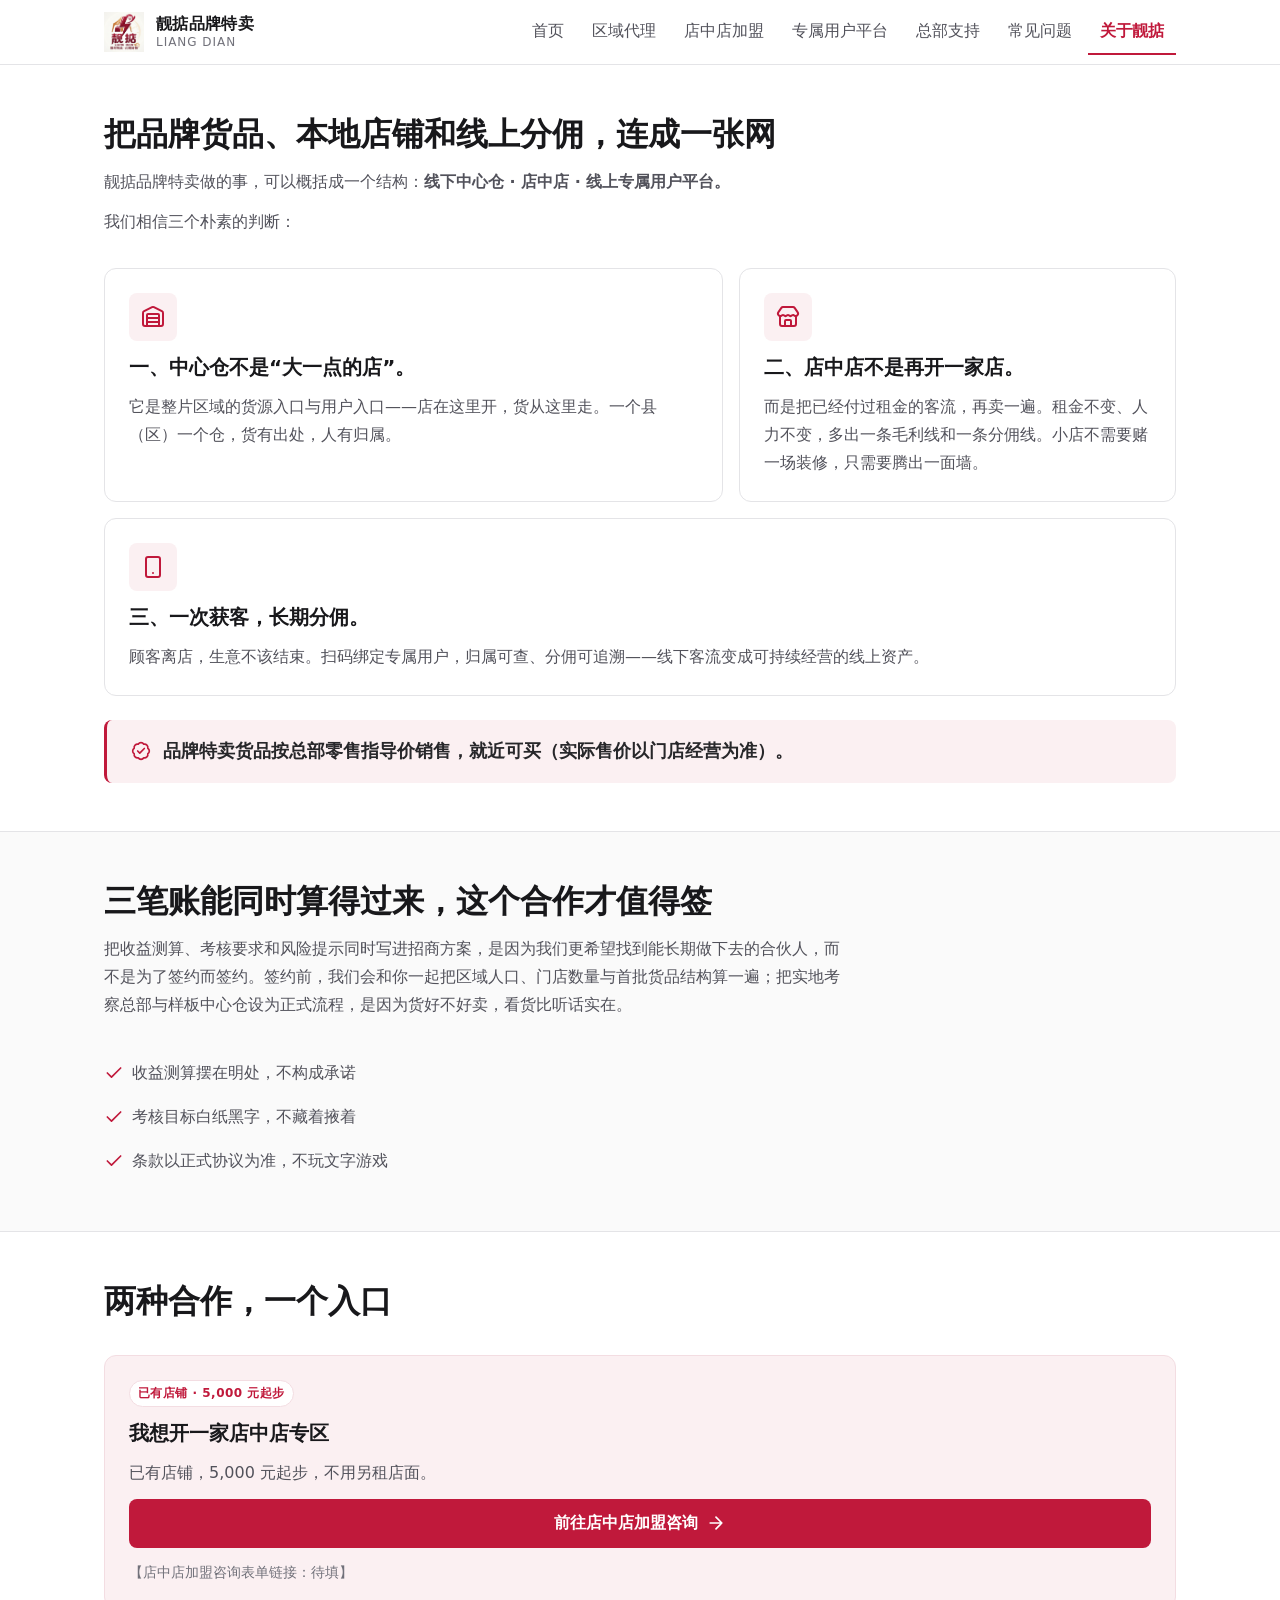
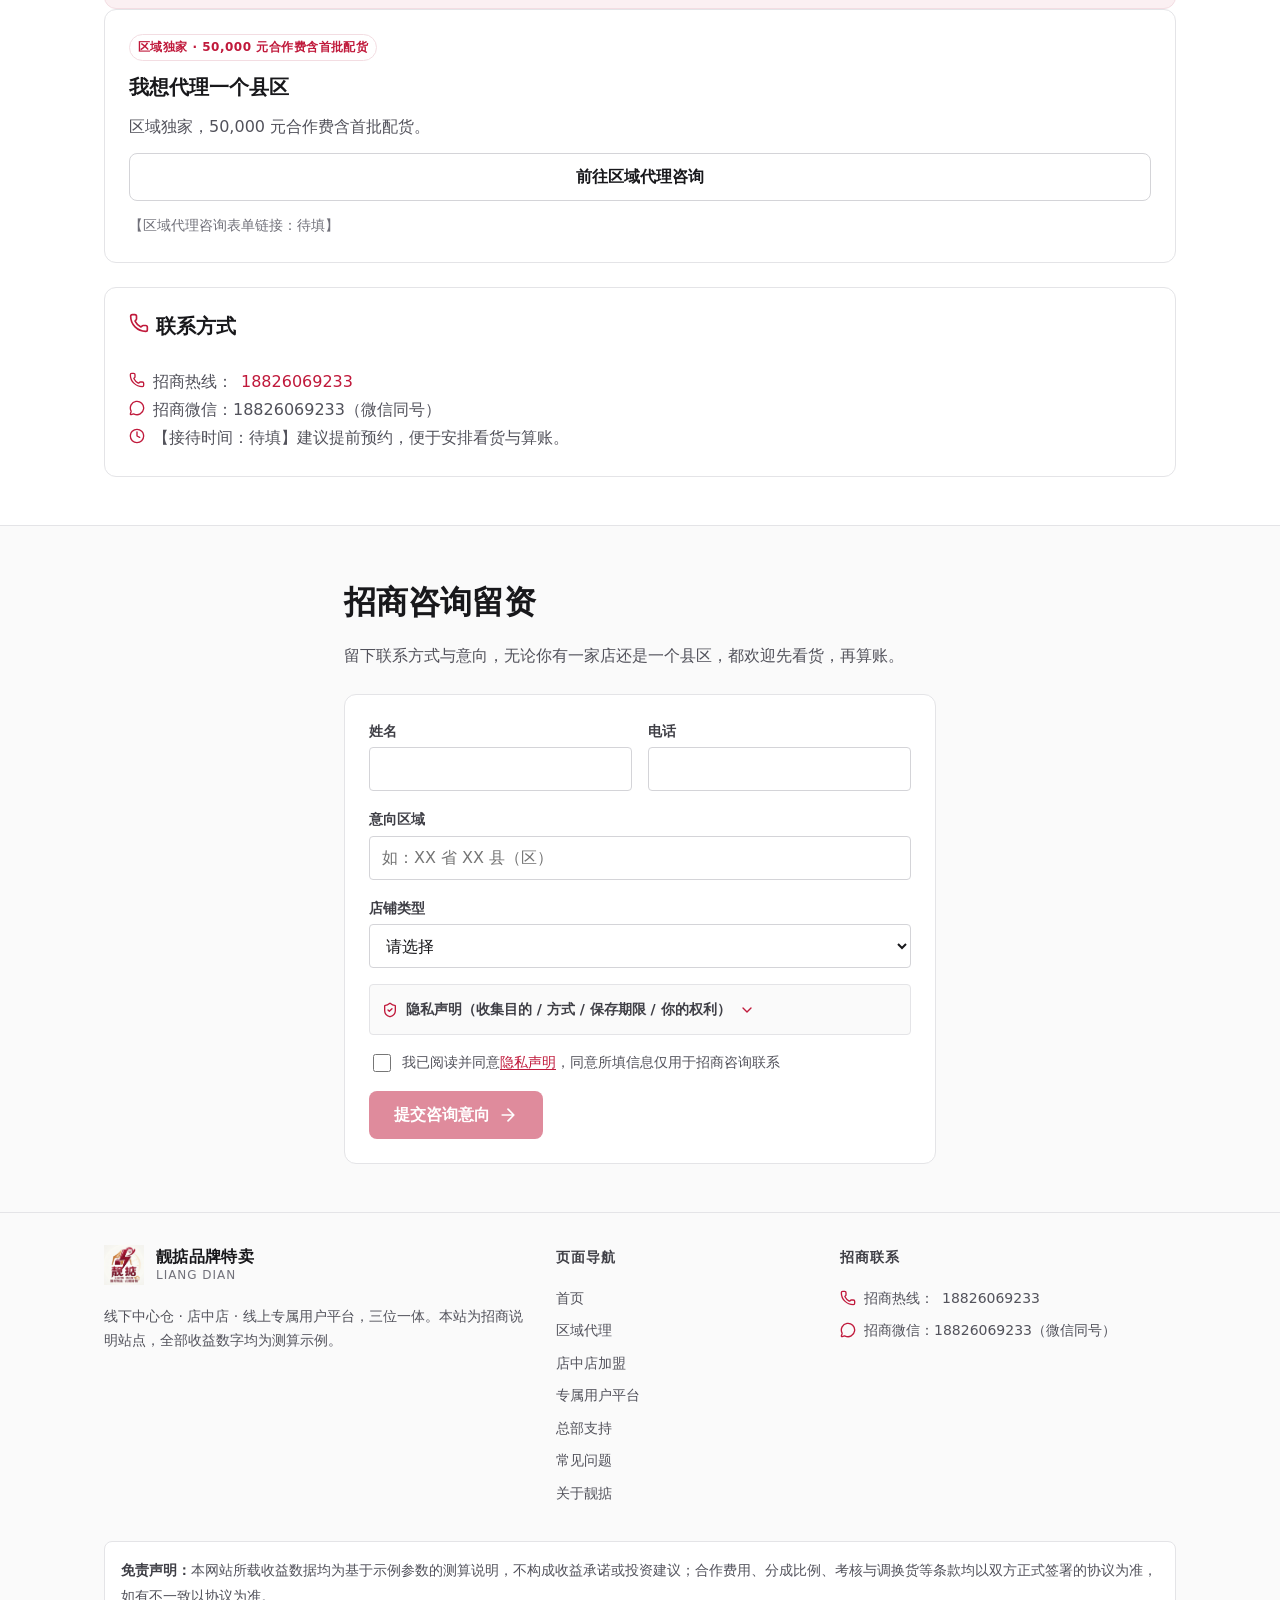
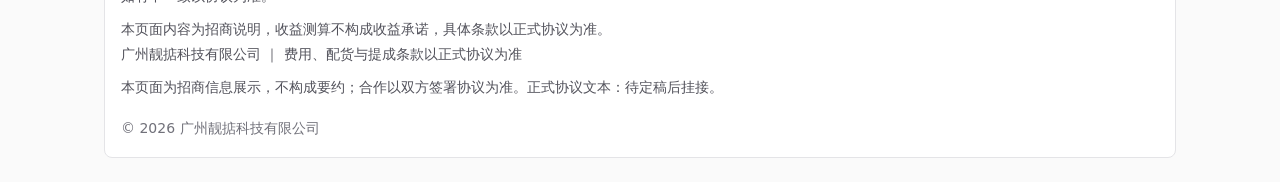
==== commit 5c563995: "deploy: 同步自 liangdian-website@66e00cd5d93c9c78efe14bb47fac1e9554585b5d" ====
--- a/about.html
+++ b/about.html
@@ -1,4 +1,4 @@
-<!DOCTYPE html><html lang="zh-CN"> <head><meta charset="UTF-8"><meta name="viewport" content="width=device-width, initial-scale=1.0"><title>关于靓掂品牌特卖｜品牌理念与招商联系｜靓掂</title><meta name="description" content="靓掂品牌特卖：线下中心仓 · 店中店 · 线上专属用户平台三位一体。我们相信把品牌货品、本地店铺和线上分佣连成一张网，让好货走近县区顾客，让小店多一条收益线。招商咨询联系方式。"><meta name="theme-color" content="#C0193B"><link rel="icon" type="image/png" href="./assets/img/logo.png"><link rel="stylesheet" href="/_astro/about.CYNftdPD.css"></head> <body> <a class="skip-link" href="#main">跳到主内容</a> <header class="site-header"> <div class="container header-inner"> <a class="brand" href="./index.html"> <img src="./assets/img/logo.png" alt="靓掂品牌特卖标志" width="40" height="40"> <span class="brand-name"><strong>靓掂品牌特卖</strong><span>LIANG DIAN</span></span> </a> <button class="nav-toggle" type="button" aria-expanded="false" aria-controls="site-nav"> <svg class="icon icon-24 icon-menu" aria-hidden="true" focusable="false"><use href="#i-menu"></use></svg> <svg class="icon icon-24 icon-close" aria-hidden="true" focusable="false"><use href="#i-x"></use></svg> <span class="visually-hidden">打开菜单</span> </button> <nav class="site-nav" id="site-nav" aria-label="主导航"> <ul> <li> <a href="./index.html">首页</a> </li><li> <a href="./agent.html">区域代理</a> </li><li> <a href="./store.html">店中店加盟</a> </li><li> <a href="./platform.html">专属用户平台</a> </li><li> <a href="./support.html">总部支持</a> </li><li> <a href="./faq.html">常见问题</a> </li><li> <a href="./about.html" aria-current="page">关于靓掂</a> </li> </ul> </nav> </div> </header> <!-- 本地图标 sprite（来源 lucide，经 Iconify API 下载至 assets/icons/，已内联以便 file:// 预览） --><svg xmlns="http://www.w3.org/2000/svg" class="svg-sprite" aria-hidden="true"> <symbol id="i-arrow-right" viewBox="0 0 24 24"><path fill="none" stroke="currentColor" stroke-linecap="round" stroke-linejoin="round" stroke-width="2" d="M5 12h14m-7-7l7 7l-7 7"></path></symbol> <symbol id="i-badge-check" viewBox="0 0 24 24"><g fill="none" stroke="currentColor" stroke-linecap="round" stroke-linejoin="round" stroke-width="2"><path d="M3.85 8.62a4 4 0 0 1 4.78-4.77a4 4 0 0 1 6.74 0a4 4 0 0 1 4.78 4.78a4 4 0 0 1 0 6.74a4 4 0 0 1-4.77 4.78a4 4 0 0 1-6.75 0a4 4 0 0 1-4.78-4.77a4 4 0 0 1 0-6.76"></path><path d="m16 9l-5.5 5.5L8 12"></path></g></symbol> <symbol id="i-building-2" viewBox="0 0 24 24"><g fill="none" stroke="currentColor" stroke-linecap="round" stroke-linejoin="round" stroke-width="2"><path d="M10 12h4m-4-4h4m0 13v-3a2 2 0 0 0-4 0v3"></path><path d="M6 10H4a2 2 0 0 0-2 2v7a2 2 0 0 0 2 2h16a2 2 0 0 0 2-2V9a2 2 0 0 0-2-2h-2"></path><path d="M6 21V5a2 2 0 0 1 2-2h8a2 2 0 0 1 2 2v16"></path></g></symbol> <symbol id="i-calculator" viewBox="0 0 24 24"><g fill="none" stroke="currentColor" stroke-linecap="round" stroke-linejoin="round" stroke-width="2"><rect width="16" height="20" x="4" y="2" rx="2"></rect><path d="M8 6h8m0 8v4m0-8h.01M12 10h.01M8 10h.01M12 14h.01M8 14h.01M12 18h.01M8 18h.01"></path></g></symbol> <symbol id="i-chart-line" viewBox="0 0 24 24"><g fill="none" stroke="currentColor" stroke-linecap="round" stroke-linejoin="round" stroke-width="2"><path d="M3 3v16a2 2 0 0 0 2 2h16"></path><path d="m19 9l-5 5l-4-4l-3 3"></path></g></symbol> <symbol id="i-check" viewBox="0 0 24 24"><path fill="none" stroke="currentColor" stroke-linecap="round" stroke-linejoin="round" stroke-width="2" d="M20 6L9 17l-5-5"></path></symbol> <symbol id="i-chevron-down" viewBox="0 0 24 24"><path fill="none" stroke="currentColor" stroke-linecap="round" stroke-linejoin="round" stroke-width="2" d="m6 9l6 6l6-6"></path></symbol> <symbol id="i-circle-alert" viewBox="0 0 24 24"><g fill="none" stroke="currentColor" stroke-linecap="round" stroke-linejoin="round" stroke-width="2"><circle cx="12" cy="12" r="10"></circle><path d="M12 8v4m0 4h.01"></path></g></symbol> <symbol id="i-clock" viewBox="0 0 24 24"><g fill="none" stroke="currentColor" stroke-linecap="round" stroke-linejoin="round" stroke-width="2"><circle cx="12" cy="12" r="10"></circle><path d="M12 6v6l4 2"></path></g></symbol> <symbol id="i-coins" viewBox="0 0 24 24"><g fill="none" stroke="currentColor" stroke-linecap="round" stroke-linejoin="round" stroke-width="2"><path d="M13.744 17.736a6 6 0 1 1-7.48-7.48M15 6h1v4"></path><path d="m6.134 14.768l.866-.5l2 3.464"></path><circle cx="16" cy="8" r="6"></circle></g></symbol> <symbol id="i-graduation-cap" viewBox="0 0 24 24"><g fill="none" stroke="currentColor" stroke-linecap="round" stroke-linejoin="round" stroke-width="2"><path d="M21.42 10.922a1 1 0 0 0-.019-1.838L12.83 5.18a2 2 0 0 0-1.66 0L2.6 9.08a1 1 0 0 0 0 1.832l8.57 3.908a2 2 0 0 0 1.66 0zM22 10v6"></path><path d="M6 12.5V16a6 3 0 0 0 12 0v-3.5"></path></g></symbol> <symbol id="i-headphones" viewBox="0 0 24 24"><path fill="none" stroke="currentColor" stroke-linecap="round" stroke-linejoin="round" stroke-width="2" d="M3 14h3a2 2 0 0 1 2 2v3a2 2 0 0 1-2 2H5a2 2 0 0 1-2-2v-7a9 9 0 0 1 18 0v7a2 2 0 0 1-2 2h-1a2 2 0 0 1-2-2v-3a2 2 0 0 1 2-2h3"></path></symbol> <symbol id="i-info" viewBox="0 0 24 24"><g fill="none" stroke="currentColor" stroke-linecap="round" stroke-linejoin="round" stroke-width="2"><circle cx="12" cy="12" r="10"></circle><path d="M12 16v-4m0-4h.01"></path></g></symbol> <symbol id="i-layout-template" viewBox="0 0 24 24"><g fill="none" stroke="currentColor" stroke-linecap="round" stroke-linejoin="round" stroke-width="2"><rect width="18" height="7" x="3" y="3" rx="1"></rect><rect width="9" height="7" x="3" y="14" rx="1"></rect><rect width="5" height="7" x="16" y="14" rx="1"></rect></g></symbol> <symbol id="i-list-checks" viewBox="0 0 24 24"><path fill="none" stroke="currentColor" stroke-linecap="round" stroke-linejoin="round" stroke-width="2" d="M13 5h8m-8 7h8m-8 7h8M3 17l2 2l4-4M3 7l2 2l4-4"></path></symbol> <symbol id="i-mail" viewBox="0 0 24 24"><g fill="none" stroke="currentColor" stroke-linecap="round" stroke-linejoin="round" stroke-width="2"><path d="m22 7l-8.991 5.727a2 2 0 0 1-2.009 0L2 7"></path><rect width="20" height="16" x="2" y="4" rx="2"></rect></g></symbol> <symbol id="i-map-pin" viewBox="0 0 24 24"><g fill="none" stroke="currentColor" stroke-linecap="round" stroke-linejoin="round" stroke-width="2"><path d="M20 10c0 4.993-5.539 10.193-7.399 11.799a1 1 0 0 1-1.202 0C9.539 20.193 4 14.993 4 10a8 8 0 0 1 16 0"></path><circle cx="12" cy="10" r="3"></circle></g></symbol> <symbol id="i-megaphone" viewBox="0 0 24 24"><g fill="none" stroke="currentColor" stroke-linecap="round" stroke-linejoin="round" stroke-width="2"><path d="M11 6a13 13 0 0 0 8.4-2.8A1 1 0 0 1 21 4v12a1 1 0 0 1-1.6.8A13 13 0 0 0 11 14H5a2 2 0 0 1-2-2V8a2 2 0 0 1 2-2z"></path><path d="M6 14a12 12 0 0 0 2.4 7.2a2 2 0 0 0 3.2-2.4A8 8 0 0 1 10 14M8 6v8"></path></g></symbol> <symbol id="i-menu" viewBox="0 0 24 24"><path fill="none" stroke="currentColor" stroke-linecap="round" stroke-linejoin="round" stroke-width="2" d="M4 5h16M4 12h16M4 19h16"></path></symbol> <symbol id="i-message-circle" viewBox="0 0 24 24"><path fill="none" stroke="currentColor" stroke-linecap="round" stroke-linejoin="round" stroke-width="2" d="M2.992 16.342a2 2 0 0 1 .094 1.167l-1.065 3.29a1 1 0 0 0 1.236 1.168l3.413-.998a2 2 0 0 1 1.099.092a10 10 0 1 0-4.777-4.719"></path></symbol> <symbol id="i-package" viewBox="0 0 24 24"><g fill="none" stroke="currentColor" stroke-linecap="round" stroke-linejoin="round" stroke-width="2"><path d="M11 21.73a2 2 0 0 0 2 0l7-4A2 2 0 0 0 21 16V8a2 2 0 0 0-1-1.73l-7-4a2 2 0 0 0-2 0l-7 4A2 2 0 0 0 3 8v8a2 2 0 0 0 1 1.73zm1 .27V12"></path><path d="M3.29 7L12 12l8.71-5M7.5 4.27l9 5.15"></path></g></symbol> <symbol id="i-palette" viewBox="0 0 24 24"><g fill="none" stroke="currentColor" stroke-linecap="round" stroke-linejoin="round" stroke-width="2"><path d="M12 22a1 1 0 0 1 0-20a10 9 0 0 1 10 9a5 5 0 0 1-5 5h-2.25a1.75 1.75 0 0 0-1.4 2.8l.3.4a1.75 1.75 0 0 1-1.4 2.8z"></path><circle cx="13.5" cy="6.5" r=".5" fill="currentColor"></circle><circle cx="17.5" cy="10.5" r=".5" fill="currentColor"></circle><circle cx="6.5" cy="12.5" r=".5" fill="currentColor"></circle><circle cx="8.5" cy="7.5" r=".5" fill="currentColor"></circle></g></symbol> <symbol id="i-phone" viewBox="0 0 24 24"><path fill="none" stroke="currentColor" stroke-linecap="round" stroke-linejoin="round" stroke-width="2" d="M13.832 16.568a1 1 0 0 0 1.213-.303l.355-.465A2 2 0 0 1 17 15h3a2 2 0 0 1 2 2v3a2 2 0 0 1-2 2A18 18 0 0 1 2 4a2 2 0 0 1 2-2h3a2 2 0 0 1 2 2v3a2 2 0 0 1-.8 1.6l-.468.351a1 1 0 0 0-.292 1.233a14 14 0 0 0 6.392 6.384"></path></symbol> <symbol id="i-qr-code" viewBox="0 0 24 24"><g fill="none" stroke="currentColor" stroke-linecap="round" stroke-linejoin="round" stroke-width="2"><rect width="5" height="5" x="3" y="3" rx="1"></rect><rect width="5" height="5" x="16" y="3" rx="1"></rect><rect width="5" height="5" x="3" y="16" rx="1"></rect><path d="M21 16h-3a2 2 0 0 0-2 2v3m5 0v.01M12 7v3a2 2 0 0 1-2 2H7m-4 0h.01M12 3h.01M12 16v.01M16 12h1m4 0v.01M12 21v-1"></path></g></symbol> <symbol id="i-refresh-cw" viewBox="0 0 24 24"><g fill="none" stroke="currentColor" stroke-linecap="round" stroke-linejoin="round" stroke-width="2"><path d="M3 12a9 9 0 0 1 9-9a9.75 9.75 0 0 1 6.74 2.74L21 8"></path><path d="M21 3v5h-5m5 4a9 9 0 0 1-9 9a9.75 9.75 0 0 1-6.74-2.74L3 16"></path><path d="M8 16H3v5"></path></g></symbol> <symbol id="i-shield-alert" viewBox="0 0 24 24"><path fill="none" stroke="currentColor" stroke-linecap="round" stroke-linejoin="round" stroke-width="2" d="M20 13c0 5-3.5 7.5-7.66 8.95a1 1 0 0 1-.67-.01C7.5 20.5 4 18 4 13V6a1 1 0 0 1 1-1c2 0 4.5-1.2 6.24-2.72a1.17 1.17 0 0 1 1.52 0C14.51 3.81 17 5 19 5a1 1 0 0 1 1 1zm-8-5v4m0 4h.01"></path></symbol> <symbol id="i-shield-check" viewBox="0 0 24 24"><g fill="none" stroke="currentColor" stroke-linecap="round" stroke-linejoin="round" stroke-width="2"><path d="M20 13c0 5-3.5 7.5-7.66 8.95a1 1 0 0 1-.67-.01C7.5 20.5 4 18 4 13V6a1 1 0 0 1 1-1c2 0 4.5-1.2 6.24-2.72a1.17 1.17 0 0 1 1.52 0C14.51 3.81 17 5 19 5a1 1 0 0 1 1 1z"></path><path d="m9 12l2 2l4-4"></path></g></symbol> <symbol id="i-smartphone" viewBox="0 0 24 24"><g fill="none" stroke="currentColor" stroke-linecap="round" stroke-linejoin="round" stroke-width="2"><rect width="14" height="20" x="5" y="2" rx="2" ry="2"></rect><path d="M12 18h.01"></path></g></symbol> <symbol id="i-store" viewBox="0 0 24 24"><g fill="none" stroke="currentColor" stroke-linecap="round" stroke-linejoin="round" stroke-width="2"><path d="M15 21v-5a1 1 0 0 0-1-1h-4a1 1 0 0 0-1 1v5m8.774-10.69a1.12 1.12 0 0 0-1.549 0a2.5 2.5 0 0 1-3.451 0a1.12 1.12 0 0 0-1.548 0a2.5 2.5 0 0 1-3.452 0a1.12 1.12 0 0 0-1.549 0a2.5 2.5 0 0 1-3.77-3.248l2.889-4.184A2 2 0 0 1 7 2h10a2 2 0 0 1 1.653.873l2.895 4.192a2.5 2.5 0 0 1-3.774 3.244"></path><path d="M4 10.95V19a2 2 0 0 0 2 2h12a2 2 0 0 0 2-2v-8.05"></path></g></symbol> <symbol id="i-trending-up" viewBox="0 0 24 24"><g fill="none" stroke="currentColor" stroke-linecap="round" stroke-linejoin="round" stroke-width="2"><path d="M16 7h6v6"></path><path d="m22 7l-8.5 8.5l-5-5L2 17"></path></g></symbol> <symbol id="i-user-check" viewBox="0 0 24 24"><g fill="none" stroke="currentColor" stroke-linecap="round" stroke-linejoin="round" stroke-width="2"><path d="m16 11l2 2l4-4m-6 12v-2a4 4 0 0 0-4-4H6a4 4 0 0 0-4 4v2"></path><circle cx="9" cy="7" r="4"></circle></g></symbol> <symbol id="i-wallet" viewBox="0 0 24 24"><g fill="none" stroke="currentColor" stroke-linecap="round" stroke-linejoin="round" stroke-width="2"><path d="M19 7V4a1 1 0 0 0-1-1H5a2 2 0 0 0 0 4h15a1 1 0 0 1 1 1v4h-3a2 2 0 0 0 0 4h3a1 1 0 0 0 1-1v-2a1 1 0 0 0-1-1"></path><path d="M3 5v14a2 2 0 0 0 2 2h15a1 1 0 0 0 1-1v-4"></path></g></symbol> <symbol id="i-warehouse" viewBox="0 0 24 24"><g fill="none" stroke="currentColor" stroke-linecap="round" stroke-linejoin="round" stroke-width="2"><path d="M18 21V10a1 1 0 0 0-1-1H7a1 1 0 0 0-1 1v11"></path><path d="M22 19a2 2 0 0 1-2 2H4a2 2 0 0 1-2-2V8a2 2 0 0 1 1.132-1.803l7.95-3.974a2 2 0 0 1 1.837 0l7.948 3.974A2 2 0 0 1 22 8zM6 13h12M6 17h12"></path></g></symbol> <symbol id="i-x" viewBox="0 0 24 24"><path fill="none" stroke="currentColor" stroke-linecap="round" stroke-linejoin="round" stroke-width="2" d="M18 6L6 18M6 6l12 12"></path></symbol> </svg> <main id="main">   <section class="section"> <div class="container"> <div class="section-head reveal"> <h1>把品牌货品、本地店铺和线上分佣，连成一张网</h1> <p class="lede">靓掂品牌特卖做的事，可以概括成一个结构：<strong>线下中心仓 · 店中店 · 线上专属用户平台。</strong></p> <p class="lede">我们相信三个朴素的判断：</p> </div> <div class="grid-12"> <div class="span-7 card reveal"> <h3><svg class="icon icon-brand" aria-hidden="true" focusable="false"><use href="#i-warehouse"></use></svg> 一、中心仓不是“大一点的店”。</h3> <p>它是整片区域的货源入口与用户入口——店在这里开，货从这里走。一个县（区）一个仓，货有出处，人有归属。</p> </div> <div class="span-5 card reveal"> <h3><svg class="icon icon-brand" aria-hidden="true" focusable="false"><use href="#i-store"></use></svg> 二、店中店不是再开一家店。</h3> <p>而是把已经付过租金的客流，再卖一遍。租金不变、人力不变，多出一条毛利线和一条分佣线。小店不需要赌一场装修，只需要腾出一面墙。</p> </div> <div class="span-12 card reveal"> <h3><svg class="icon icon-brand" aria-hidden="true" focusable="false"><use href="#i-smartphone"></use></svg> 三、一次获客，长期分佣。</h3> <p>顾客离店，生意不该结束。扫码绑定专属用户，归属可查、分佣可追溯——线下客流变成可持续经营的线上资产。</p> </div> </div> <div class="callout reveal mt-6"> <svg class="icon" aria-hidden="true" focusable="false"><use href="#i-badge-check"></use></svg>
+<!DOCTYPE html><html lang="zh-CN"> <head><meta charset="UTF-8"><meta name="viewport" content="width=device-width, initial-scale=1.0"><title>关于靓掂品牌特卖｜品牌理念与招商联系｜靓掂</title><meta name="description" content="靓掂品牌特卖：线下中心仓 · 店中店 · 线上专属用户平台三位一体。我们相信把品牌货品、本地店铺和线上分佣连成一张网，让好货走近县区顾客，让小店多一条收益线。招商咨询联系方式。"><meta name="theme-color" content="#C0193B"><link rel="icon" type="image/png" href="./assets/img/logo.png"><link rel="stylesheet" href="/_astro/about.Cdyk67Mz.css"></head> <body> <a class="skip-link" href="#main">跳到主内容</a> <header class="site-header"> <div class="container header-inner"> <a class="brand" href="./index.html"> <img src="./assets/img/logo.png" alt="靓掂品牌特卖标志" width="40" height="40"> <span class="brand-name"><strong>靓掂品牌特卖</strong><span>LIANG DIAN</span></span> </a> <button class="nav-toggle" type="button" aria-expanded="false" aria-controls="site-nav"> <svg class="icon icon-24 icon-menu" aria-hidden="true" focusable="false"><use href="#i-menu"></use></svg> <svg class="icon icon-24 icon-close" aria-hidden="true" focusable="false"><use href="#i-x"></use></svg> <span class="visually-hidden">打开菜单</span> </button> <nav class="site-nav" id="site-nav" aria-label="主导航"> <ul> <li> <a href="./index.html">首页</a> </li><li> <a href="./agent.html">区域代理</a> </li><li> <a href="./store.html">店中店加盟</a> </li><li> <a href="./platform.html">专属用户平台</a> </li><li> <a href="./support.html">总部支持</a> </li><li> <a href="./faq.html">常见问题</a> </li><li> <a href="./about.html" aria-current="page">关于靓掂</a> </li> </ul> </nav> </div> </header> <!-- 本地图标 sprite（来源 lucide，经 Iconify API 下载至 assets/icons/，已内联以便 file:// 预览） --><svg xmlns="http://www.w3.org/2000/svg" class="svg-sprite" aria-hidden="true"> <symbol id="i-arrow-right" viewBox="0 0 24 24"><path fill="none" stroke="currentColor" stroke-linecap="round" stroke-linejoin="round" stroke-width="2" d="M5 12h14m-7-7l7 7l-7 7"></path></symbol> <symbol id="i-badge-check" viewBox="0 0 24 24"><g fill="none" stroke="currentColor" stroke-linecap="round" stroke-linejoin="round" stroke-width="2"><path d="M3.85 8.62a4 4 0 0 1 4.78-4.77a4 4 0 0 1 6.74 0a4 4 0 0 1 4.78 4.78a4 4 0 0 1 0 6.74a4 4 0 0 1-4.77 4.78a4 4 0 0 1-6.75 0a4 4 0 0 1-4.78-4.77a4 4 0 0 1 0-6.76"></path><path d="m16 9l-5.5 5.5L8 12"></path></g></symbol> <symbol id="i-building-2" viewBox="0 0 24 24"><g fill="none" stroke="currentColor" stroke-linecap="round" stroke-linejoin="round" stroke-width="2"><path d="M10 12h4m-4-4h4m0 13v-3a2 2 0 0 0-4 0v3"></path><path d="M6 10H4a2 2 0 0 0-2 2v7a2 2 0 0 0 2 2h16a2 2 0 0 0 2-2V9a2 2 0 0 0-2-2h-2"></path><path d="M6 21V5a2 2 0 0 1 2-2h8a2 2 0 0 1 2 2v16"></path></g></symbol> <symbol id="i-calculator" viewBox="0 0 24 24"><g fill="none" stroke="currentColor" stroke-linecap="round" stroke-linejoin="round" stroke-width="2"><rect width="16" height="20" x="4" y="2" rx="2"></rect><path d="M8 6h8m0 8v4m0-8h.01M12 10h.01M8 10h.01M12 14h.01M8 14h.01M12 18h.01M8 18h.01"></path></g></symbol> <symbol id="i-chart-line" viewBox="0 0 24 24"><g fill="none" stroke="currentColor" stroke-linecap="round" stroke-linejoin="round" stroke-width="2"><path d="M3 3v16a2 2 0 0 0 2 2h16"></path><path d="m19 9l-5 5l-4-4l-3 3"></path></g></symbol> <symbol id="i-check" viewBox="0 0 24 24"><path fill="none" stroke="currentColor" stroke-linecap="round" stroke-linejoin="round" stroke-width="2" d="M20 6L9 17l-5-5"></path></symbol> <symbol id="i-chevron-down" viewBox="0 0 24 24"><path fill="none" stroke="currentColor" stroke-linecap="round" stroke-linejoin="round" stroke-width="2" d="m6 9l6 6l6-6"></path></symbol> <symbol id="i-circle-alert" viewBox="0 0 24 24"><g fill="none" stroke="currentColor" stroke-linecap="round" stroke-linejoin="round" stroke-width="2"><circle cx="12" cy="12" r="10"></circle><path d="M12 8v4m0 4h.01"></path></g></symbol> <symbol id="i-clock" viewBox="0 0 24 24"><g fill="none" stroke="currentColor" stroke-linecap="round" stroke-linejoin="round" stroke-width="2"><circle cx="12" cy="12" r="10"></circle><path d="M12 6v6l4 2"></path></g></symbol> <symbol id="i-coins" viewBox="0 0 24 24"><g fill="none" stroke="currentColor" stroke-linecap="round" stroke-linejoin="round" stroke-width="2"><path d="M13.744 17.736a6 6 0 1 1-7.48-7.48M15 6h1v4"></path><path d="m6.134 14.768l.866-.5l2 3.464"></path><circle cx="16" cy="8" r="6"></circle></g></symbol> <symbol id="i-eye" viewBox="0 0 24 24"><g fill="none" stroke="currentColor" stroke-linecap="round" stroke-linejoin="round" stroke-width="2"><path d="M2.062 12.348a1 1 0 0 1 0-.696a10.75 10.75 0 0 1 19.876 0a1 1 0 0 1 0 .696a10.75 10.75 0 0 1-19.876 0"></path><circle cx="12" cy="12" r="3"></circle></g></symbol> <symbol id="i-graduation-cap" viewBox="0 0 24 24"><g fill="none" stroke="currentColor" stroke-linecap="round" stroke-linejoin="round" stroke-width="2"><path d="M21.42 10.922a1 1 0 0 0-.019-1.838L12.83 5.18a2 2 0 0 0-1.66 0L2.6 9.08a1 1 0 0 0 0 1.832l8.57 3.908a2 2 0 0 0 1.66 0zM22 10v6"></path><path d="M6 12.5V16a6 3 0 0 0 12 0v-3.5"></path></g></symbol> <symbol id="i-headphones" viewBox="0 0 24 24"><path fill="none" stroke="currentColor" stroke-linecap="round" stroke-linejoin="round" stroke-width="2" d="M3 14h3a2 2 0 0 1 2 2v3a2 2 0 0 1-2 2H5a2 2 0 0 1-2-2v-7a9 9 0 0 1 18 0v7a2 2 0 0 1-2 2h-1a2 2 0 0 1-2-2v-3a2 2 0 0 1 2-2h3"></path></symbol> <symbol id="i-info" viewBox="0 0 24 24"><g fill="none" stroke="currentColor" stroke-linecap="round" stroke-linejoin="round" stroke-width="2"><circle cx="12" cy="12" r="10"></circle><path d="M12 16v-4m0-4h.01"></path></g></symbol> <symbol id="i-layout-template" viewBox="0 0 24 24"><g fill="none" stroke="currentColor" stroke-linecap="round" stroke-linejoin="round" stroke-width="2"><rect width="18" height="7" x="3" y="3" rx="1"></rect><rect width="9" height="7" x="3" y="14" rx="1"></rect><rect width="5" height="7" x="16" y="14" rx="1"></rect></g></symbol> <symbol id="i-list-checks" viewBox="0 0 24 24"><path fill="none" stroke="currentColor" stroke-linecap="round" stroke-linejoin="round" stroke-width="2" d="M13 5h8m-8 7h8m-8 7h8M3 17l2 2l4-4M3 7l2 2l4-4"></path></symbol> <symbol id="i-mail" viewBox="0 0 24 24"><g fill="none" stroke="currentColor" stroke-linecap="round" stroke-linejoin="round" stroke-width="2"><path d="m22 7l-8.991 5.727a2 2 0 0 1-2.009 0L2 7"></path><rect width="20" height="16" x="2" y="4" rx="2"></rect></g></symbol> <symbol id="i-map-pin" viewBox="0 0 24 24"><g fill="none" stroke="currentColor" stroke-linecap="round" stroke-linejoin="round" stroke-width="2"><path d="M20 10c0 4.993-5.539 10.193-7.399 11.799a1 1 0 0 1-1.202 0C9.539 20.193 4 14.993 4 10a8 8 0 0 1 16 0"></path><circle cx="12" cy="10" r="3"></circle></g></symbol> <symbol id="i-megaphone" viewBox="0 0 24 24"><g fill="none" stroke="currentColor" stroke-linecap="round" stroke-linejoin="round" stroke-width="2"><path d="M11 6a13 13 0 0 0 8.4-2.8A1 1 0 0 1 21 4v12a1 1 0 0 1-1.6.8A13 13 0 0 0 11 14H5a2 2 0 0 1-2-2V8a2 2 0 0 1 2-2z"></path><path d="M6 14a12 12 0 0 0 2.4 7.2a2 2 0 0 0 3.2-2.4A8 8 0 0 1 10 14M8 6v8"></path></g></symbol> <symbol id="i-menu" viewBox="0 0 24 24"><path fill="none" stroke="currentColor" stroke-linecap="round" stroke-linejoin="round" stroke-width="2" d="M4 5h16M4 12h16M4 19h16"></path></symbol> <symbol id="i-message-circle" viewBox="0 0 24 24"><path fill="none" stroke="currentColor" stroke-linecap="round" stroke-linejoin="round" stroke-width="2" d="M2.992 16.342a2 2 0 0 1 .094 1.167l-1.065 3.29a1 1 0 0 0 1.236 1.168l3.413-.998a2 2 0 0 1 1.099.092a10 10 0 1 0-4.777-4.719"></path></symbol> <symbol id="i-package" viewBox="0 0 24 24"><g fill="none" stroke="currentColor" stroke-linecap="round" stroke-linejoin="round" stroke-width="2"><path d="M11 21.73a2 2 0 0 0 2 0l7-4A2 2 0 0 0 21 16V8a2 2 0 0 0-1-1.73l-7-4a2 2 0 0 0-2 0l-7 4A2 2 0 0 0 3 8v8a2 2 0 0 0 1 1.73zm1 .27V12"></path><path d="M3.29 7L12 12l8.71-5M7.5 4.27l9 5.15"></path></g></symbol> <symbol id="i-palette" viewBox="0 0 24 24"><g fill="none" stroke="currentColor" stroke-linecap="round" stroke-linejoin="round" stroke-width="2"><path d="M12 22a1 1 0 0 1 0-20a10 9 0 0 1 10 9a5 5 0 0 1-5 5h-2.25a1.75 1.75 0 0 0-1.4 2.8l.3.4a1.75 1.75 0 0 1-1.4 2.8z"></path><circle cx="13.5" cy="6.5" r=".5" fill="currentColor"></circle><circle cx="17.5" cy="10.5" r=".5" fill="currentColor"></circle><circle cx="6.5" cy="12.5" r=".5" fill="currentColor"></circle><circle cx="8.5" cy="7.5" r=".5" fill="currentColor"></circle></g></symbol> <symbol id="i-phone" viewBox="0 0 24 24"><path fill="none" stroke="currentColor" stroke-linecap="round" stroke-linejoin="round" stroke-width="2" d="M13.832 16.568a1 1 0 0 0 1.213-.303l.355-.465A2 2 0 0 1 17 15h3a2 2 0 0 1 2 2v3a2 2 0 0 1-2 2A18 18 0 0 1 2 4a2 2 0 0 1 2-2h3a2 2 0 0 1 2 2v3a2 2 0 0 1-.8 1.6l-.468.351a1 1 0 0 0-.292 1.233a14 14 0 0 0 6.392 6.384"></path></symbol> <symbol id="i-qr-code" viewBox="0 0 24 24"><g fill="none" stroke="currentColor" stroke-linecap="round" stroke-linejoin="round" stroke-width="2"><rect width="5" height="5" x="3" y="3" rx="1"></rect><rect width="5" height="5" x="16" y="3" rx="1"></rect><rect width="5" height="5" x="3" y="16" rx="1"></rect><path d="M21 16h-3a2 2 0 0 0-2 2v3m5 0v.01M12 7v3a2 2 0 0 1-2 2H7m-4 0h.01M12 3h.01M12 16v.01M16 12h1m4 0v.01M12 21v-1"></path></g></symbol> <symbol id="i-refresh-cw" viewBox="0 0 24 24"><g fill="none" stroke="currentColor" stroke-linecap="round" stroke-linejoin="round" stroke-width="2"><path d="M3 12a9 9 0 0 1 9-9a9.75 9.75 0 0 1 6.74 2.74L21 8"></path><path d="M21 3v5h-5m5 4a9 9 0 0 1-9 9a9.75 9.75 0 0 1-6.74-2.74L3 16"></path><path d="M8 16H3v5"></path></g></symbol> <symbol id="i-shield-alert" viewBox="0 0 24 24"><path fill="none" stroke="currentColor" stroke-linecap="round" stroke-linejoin="round" stroke-width="2" d="M20 13c0 5-3.5 7.5-7.66 8.95a1 1 0 0 1-.67-.01C7.5 20.5 4 18 4 13V6a1 1 0 0 1 1-1c2 0 4.5-1.2 6.24-2.72a1.17 1.17 0 0 1 1.52 0C14.51 3.81 17 5 19 5a1 1 0 0 1 1 1zm-8-5v4m0 4h.01"></path></symbol> <symbol id="i-shield-check" viewBox="0 0 24 24"><g fill="none" stroke="currentColor" stroke-linecap="round" stroke-linejoin="round" stroke-width="2"><path d="M20 13c0 5-3.5 7.5-7.66 8.95a1 1 0 0 1-.67-.01C7.5 20.5 4 18 4 13V6a1 1 0 0 1 1-1c2 0 4.5-1.2 6.24-2.72a1.17 1.17 0 0 1 1.52 0C14.51 3.81 17 5 19 5a1 1 0 0 1 1 1z"></path><path d="m9 12l2 2l4-4"></path></g></symbol> <symbol id="i-shopping-bag" viewBox="0 0 24 24"><g fill="none" stroke="currentColor" stroke-linecap="round" stroke-linejoin="round" stroke-width="2"><path d="M16 10a4 4 0 0 1-8 0M3.103 6.034h17.794"></path><path d="M3.4 5.467a2 2 0 0 0-.4 1.2V20a2 2 0 0 0 2 2h14a2 2 0 0 0 2-2V6.667a2 2 0 0 0-.4-1.2l-2-2.667A2 2 0 0 0 17 2H7a2 2 0 0 0-1.6.8z"></path></g></symbol> <symbol id="i-smartphone" viewBox="0 0 24 24"><g fill="none" stroke="currentColor" stroke-linecap="round" stroke-linejoin="round" stroke-width="2"><rect width="14" height="20" x="5" y="2" rx="2" ry="2"></rect><path d="M12 18h.01"></path></g></symbol> <symbol id="i-store" viewBox="0 0 24 24"><g fill="none" stroke="currentColor" stroke-linecap="round" stroke-linejoin="round" stroke-width="2"><path d="M15 21v-5a1 1 0 0 0-1-1h-4a1 1 0 0 0-1 1v5m8.774-10.69a1.12 1.12 0 0 0-1.549 0a2.5 2.5 0 0 1-3.451 0a1.12 1.12 0 0 0-1.548 0a2.5 2.5 0 0 1-3.452 0a1.12 1.12 0 0 0-1.549 0a2.5 2.5 0 0 1-3.77-3.248l2.889-4.184A2 2 0 0 1 7 2h10a2 2 0 0 1 1.653.873l2.895 4.192a2.5 2.5 0 0 1-3.774 3.244"></path><path d="M4 10.95V19a2 2 0 0 0 2 2h12a2 2 0 0 0 2-2v-8.05"></path></g></symbol> <symbol id="i-trending-up" viewBox="0 0 24 24"><g fill="none" stroke="currentColor" stroke-linecap="round" stroke-linejoin="round" stroke-width="2"><path d="M16 7h6v6"></path><path d="m22 7l-8.5 8.5l-5-5L2 17"></path></g></symbol> <symbol id="i-truck" viewBox="0 0 24 24"><g fill="none" stroke="currentColor" stroke-linecap="round" stroke-linejoin="round" stroke-width="2"><path d="M14 18V6a2 2 0 0 0-2-2H4a2 2 0 0 0-2 2v11a1 1 0 0 0 1 1h2m10 0H9m10 0h2a1 1 0 0 0 1-1v-3.65a1 1 0 0 0-.22-.624l-3.48-4.35A1 1 0 0 0 17.52 8H14"></path><circle cx="17" cy="18" r="2"></circle><circle cx="7" cy="18" r="2"></circle></g></symbol> <symbol id="i-user-check" viewBox="0 0 24 24"><g fill="none" stroke="currentColor" stroke-linecap="round" stroke-linejoin="round" stroke-width="2"><path d="m16 11l2 2l4-4m-6 12v-2a4 4 0 0 0-4-4H6a4 4 0 0 0-4 4v2"></path><circle cx="9" cy="7" r="4"></circle></g></symbol> <symbol id="i-users" viewBox="0 0 24 24"><g fill="none" stroke="currentColor" stroke-linecap="round" stroke-linejoin="round" stroke-width="2"><path d="M16 21v-2a4 4 0 0 0-4-4H6a4 4 0 0 0-4 4v2M16 3.128a4 4 0 0 1 0 7.744M22 21v-2a4 4 0 0 0-3-3.87"></path><circle cx="9" cy="7" r="4"></circle></g></symbol> <symbol id="i-wallet" viewBox="0 0 24 24"><g fill="none" stroke="currentColor" stroke-linecap="round" stroke-linejoin="round" stroke-width="2"><path d="M19 7V4a1 1 0 0 0-1-1H5a2 2 0 0 0 0 4h15a1 1 0 0 1 1 1v4h-3a2 2 0 0 0 0 4h3a1 1 0 0 0 1-1v-2a1 1 0 0 0-1-1"></path><path d="M3 5v14a2 2 0 0 0 2 2h15a1 1 0 0 0 1-1v-4"></path></g></symbol> <symbol id="i-warehouse" viewBox="0 0 24 24"><g fill="none" stroke="currentColor" stroke-linecap="round" stroke-linejoin="round" stroke-width="2"><path d="M18 21V10a1 1 0 0 0-1-1H7a1 1 0 0 0-1 1v11"></path><path d="M22 19a2 2 0 0 1-2 2H4a2 2 0 0 1-2-2V8a2 2 0 0 1 1.132-1.803l7.95-3.974a2 2 0 0 1 1.837 0l7.948 3.974A2 2 0 0 1 22 8zM6 13h12M6 17h12"></path></g></symbol> <symbol id="i-x" viewBox="0 0 24 24"><path fill="none" stroke="currentColor" stroke-linecap="round" stroke-linejoin="round" stroke-width="2" d="M18 6L6 18M6 6l12 12"></path></symbol> </svg> <main id="main">   <section class="section"> <div class="container"> <div class="section-head reveal"> <h1>把品牌货品、本地店铺和线上分佣，连成一张网</h1> <p class="lede">靓掂品牌特卖做的事，可以概括成一个结构：<strong>线下中心仓 · 店中店 · 线上专属用户平台。</strong></p> <p class="lede">我们相信三个朴素的判断：</p> </div> <div class="grid-12"> <div class="span-7 card reveal"> <span class="icon-chip"><svg class="icon icon-24" aria-hidden="true" focusable="false"><use href="#i-warehouse"></use></svg></span> <h3>一、中心仓不是“大一点的店”。</h3> <p>它是整片区域的货源入口与用户入口——店在这里开，货从这里走。一个县（区）一个仓，货有出处，人有归属。</p> </div> <div class="span-5 card reveal"> <span class="icon-chip"><svg class="icon icon-24" aria-hidden="true" focusable="false"><use href="#i-store"></use></svg></span> <h3>二、店中店不是再开一家店。</h3> <p>而是把已经付过租金的客流，再卖一遍。租金不变、人力不变，多出一条毛利线和一条分佣线。小店不需要赌一场装修，只需要腾出一面墙。</p> </div> <div class="span-12 card reveal"> <span class="icon-chip"><svg class="icon icon-24" aria-hidden="true" focusable="false"><use href="#i-smartphone"></use></svg></span> <h3>三、一次获客，长期分佣。</h3> <p>顾客离店，生意不该结束。扫码绑定专属用户，归属可查、分佣可追溯——线下客流变成可持续经营的线上资产。</p> </div> </div> <div class="callout reveal mt-6"> <svg class="icon" aria-hidden="true" focusable="false"><use href="#i-badge-check"></use></svg>
 品牌特卖货品按总部零售指导价销售，就近可买（实际售价以门店经营为准）。
 </div> </div> </section>  <section class="section section-alt"> <div class="container"> <div class="section-head reveal"> <h2>三笔账能同时算得过来，这个合作才值得签</h2> <p class="lede">把收益测算、考核要求和风险提示同时写进招商方案，是因为我们更希望找到能长期做下去的合伙人，而不是为了签约而签约。签约前，我们会和你一起把区域人口、门店数量与首批货品结构算一遍；把实地考察总部与样板中心仓设为正式流程，是因为货好不好卖，看货比听话实在。</p> </div> <ul class="check-list prose reveal measure-wide"> <li><svg class="icon" aria-hidden="true" focusable="false"><use href="#i-check"></use></svg>收益测算摆在明处，不构成承诺</li> <li><svg class="icon" aria-hidden="true" focusable="false"><use href="#i-check"></use></svg>考核目标白纸黑字，不藏着掖着</li> <li><svg class="icon" aria-hidden="true" focusable="false"><use href="#i-check"></use></svg>条款以正式协议为准，不玩文字游戏</li> </ul> </div> </section>  <section class="section" id="contact" aria-labelledby="about-entry"> <div class="container"> <div class="section-head reveal"> <h2 id="about-entry">两种合作，一个入口</h2> </div> <div class="grid-2a"> <div class="card card-featured reveal"> <span class="card-tag">已有店铺 · 5,000 元起步</span> <h3>我想开一家店中店专区</h3> <p>已有店铺，5,000 元起步，不用另租店面。</p> <a class="btn btn-primary" href="./store.html#consult">前往店中店加盟咨询
 <svg class="icon" aria-hidden="true" focusable="false"><use href="#i-arrow-right"></use></svg> </a> <span class="cta-note">【店中店加盟咨询表单链接：待填】</span> </div> <div class="card reveal"> <span class="card-tag">区域独家 · 50,000 元合作费含首批配货</span> <h3>我想代理一个县区</h3> <p>区域独家，50,000 元合作费含首批配货。</p> <a class="btn btn-secondary" href="./agent.html#consult">前往区域代理咨询</a> <span class="cta-note">【区域代理咨询表单链接：待填】</span> </div> </div> <div class="grid-12 mt-6"> <div class="span-12 card reveal"> <h3><svg class="icon icon-brand" aria-hidden="true" focusable="false"><use href="#i-phone"></use></svg> 联系方式</h3> <ul class="footer-contact mt-4"> <li><svg class="icon" aria-hidden="true" focusable="false"><use href="#i-phone"></use></svg>招商热线：<a href="tel:18826069233">18826069233</a></li> <li><svg class="icon" aria-hidden="true" focusable="false"><use href="#i-message-circle"></use></svg>招商微信：18826069233（微信同号）</li> <li><svg class="icon" aria-hidden="true" focusable="false"><use href="#i-clock"></use></svg>【接待时间：待填】建议提前预约，便于安排看货与算账。</li> </ul> </div> </div> </div> </section> <section class="consult" id="consult" aria-labelledby="about-consult-title"> <div class="container consult-inner"> <h2 id="about-consult-title">招商咨询留资</h2> <p class="consult-lede">留下联系方式与意向，无论你有一家店还是一个县区，都欢迎先看货，再算账。</p> <div class="form-guide" id="form-guide" role="status" tabindex="-1" hidden> <h3><svg class="icon" aria-hidden="true" focusable="false"><use href="#i-phone"></use></svg>请通过招商热线或招商微信联系</h3> <p>你的咨询意向已在本地展示完毕（本站为静态展示站点，表单不会上传任何数据）。请直接通过以下方式与我们联系：</p> <p class="guide-contacts">招商热线：<a href="tel:18826069233">18826069233</a><br>招商微信：18826069233（微信同号）</p> <p class="guide-note">建议提前准备：意向区域、店铺或场地情况与大致资金安排，便于当面把投入账、收益账、风险账算清楚。</p> <button class="btn btn-secondary mt-4" type="button" id="guide-back">返回修改信息</button> </div> <form class="consult-form" id="consult-form" novalidate> <div class="form-row"> <div class="field"> <label for="cf-name">姓名</label> <input type="text" id="cf-name" name="name" autocomplete="name" required> <p class="field-error" id="cf-name-error"><svg class="icon icon-16" aria-hidden="true" focusable="false"><use href="#i-circle-alert"></use></svg><span class="error-text">请填写姓名</span></p> </div> <div class="field"> <label for="cf-phone">电话</label> <input type="tel" id="cf-phone" name="phone" autocomplete="tel" inputmode="tel" required> <p class="field-error" id="cf-phone-error"><svg class="icon icon-16" aria-hidden="true" focusable="false"><use href="#i-circle-alert"></use></svg><span class="error-text">请填写电话</span></p> </div> </div> <div class="field"> <label for="cf-region">意向区域</label> <input type="text" id="cf-region" name="region" placeholder="如：XX 省 XX 县（区）" required> <p class="field-error" id="cf-region-error"><svg class="icon icon-16" aria-hidden="true" focusable="false"><use href="#i-circle-alert"></use></svg><span class="error-text">请填写意向区域</span></p> </div> <div class="field"> <label for="cf-type">店铺类型</label> <select id="cf-type" name="shop-type" required> <option value="" selected>请选择</option> <option value="cvs">便利店 / 超市</option> <option value="apparel">服装 / 饰品店</option> <option value="baby">母婴 / 玩具店</option> <option value="food">餐饮 / 生活服务店</option> <option value="other">其他零售店铺</option> <option value="none">暂无店铺（意向区域代理）</option> </select> <p class="field-error" id="cf-type-error"><svg class="icon icon-16" aria-hidden="true" focusable="false"><use href="#i-circle-alert"></use></svg><span class="error-text">请选择店铺类型</span></p> </div> <details class="privacy-details" id="privacy-statement"> <summary> <svg class="icon icon-16" aria-hidden="true" focusable="false"><use href="#i-shield-check"></use></svg>
--- a/_astro/about.Cdyk67Mz.css
+++ b/_astro/about.Cdyk67Mz.css
@@ -0,0 +1 @@
+:root{--brand: #C0193B;--brand-dark: #9E1430;--brand-deep: #7C0F25;--brand-tint: #FBF0F2;--brand-tint-2: #F3DDE2;--gray-50: #FAFAFA;--gray-100: #F4F4F5;--gray-200: #E4E4E7;--gray-300: #D4D4D8;--gray-400: #A1A1AA;--gray-500: #71717A;--gray-600: #52525B;--gray-700: #3F3F46;--gray-800: #27272A;--gray-900: #18181B;--text: var(--gray-900);--text-2: var(--gray-600);--text-3: var(--gray-500);--bg: #FFFFFF;--bg-alt: var(--gray-50);--danger: #B3261E;--danger-tint: #FBEEED;--font-sans: "PingFang SC", "Hiragino Sans GB", "Microsoft YaHei", "Noto Sans SC", "Source Han Sans CN", system-ui, -apple-system, "Segoe UI", Roboto, "Helvetica Neue", Arial, sans-serif;--fs-caption: 12px;--fs-sm: 14px;--fs-base: 16px;--fs-lead: 18px;--fs-h3: 20px;--fs-h2: clamp(24px, 3.2vw, 32px);--fs-h1: clamp(30px, 5vw, 44px);--fs-num: clamp(26px, 3.6vw, 38px);--sp-1: 4px;--sp-2: 8px;--sp-3: 12px;--sp-4: 16px;--sp-6: 24px;--sp-8: 32px;--sp-12: 48px;--r-sm: 4px;--r-md: 8px;--r-lg: 12px;--r-xl: 16px;--border: 1px solid var(--gray-200);--border-strong: 1px solid var(--gray-300);--z-nav: 50;--z-panel: 40;--t-fast: .15s ease;--t-base: .22s ease}*,*:before,*:after{box-sizing:border-box}html{-webkit-text-size-adjust:100%;scroll-behavior:smooth}body{margin:0;font-family:var(--font-sans);font-size:var(--fs-base);line-height:1.75;color:var(--text);background:var(--bg)}h1,h2,h3,h4,p,ul,ol,dl,dd,figure,blockquote{margin:0}ul,ol{padding:0;list-style:none}img{max-width:100%;display:block}a{color:var(--brand);text-decoration:none;transition:color var(--t-fast),border-color var(--t-fast),background-color var(--t-fast)}a:hover{color:var(--brand-dark)}button{font-family:inherit}table{border-collapse:collapse}:focus-visible{outline:2px solid var(--brand-dark);outline-offset:2px}::selection{background:var(--brand-tint-2);color:var(--brand-deep)}.container{max-width:1120px;margin-inline:auto;padding-inline:clamp(16px,4vw,24px)}.visually-hidden{position:absolute;width:1px;height:1px;padding:0;margin:-1px;overflow:hidden;clip:rect(0 0 0 0);white-space:nowrap;border:0}.skip-link{position:absolute;left:var(--sp-4);top:-48px;z-index:calc(var(--z-nav) + 1);padding:var(--sp-2) var(--sp-4);background:var(--brand);color:#fff;border-radius:var(--r-sm);font-size:var(--fs-sm);transition:top var(--t-fast)}.skip-link:focus{top:var(--sp-2);color:#fff}.grid-12{display:grid;grid-template-columns:repeat(12,1fr);gap:var(--sp-4)}.span-3{grid-column:span 3}.span-4{grid-column:span 4}.span-5{grid-column:span 5}.span-7{grid-column:span 7}.span-8{grid-column:span 8}.span-12{grid-column:span 12}.icon{width:20px;height:20px;flex:none}.icon-16{width:16px;height:16px}.icon-24{width:24px;height:24px}.icon-28{width:28px;height:28px}.num{font-variant-numeric:tabular-nums}.icon-brand{color:var(--brand)}.mt-2{margin-top:var(--sp-2)}.mt-3{margin-top:var(--sp-3)}.mt-4{margin-top:var(--sp-4)}.mt-6{margin-top:var(--sp-6)}.mb-4{margin-bottom:var(--sp-4)}.mb-6{margin-bottom:var(--sp-6)}.site-header{position:sticky;top:0;z-index:var(--z-nav);background:var(--bg);border-bottom:var(--border)}.header-inner{display:flex;align-items:center;justify-content:space-between;gap:var(--sp-4);min-height:64px}.brand{display:inline-flex;align-items:center;gap:var(--sp-3);color:var(--text)}.brand:hover{color:var(--text)}.brand img{width:40px;height:40px;object-fit:contain}.brand-name{display:flex;flex-direction:column;line-height:1.3}.brand-name strong{font-size:var(--fs-base);font-weight:700;letter-spacing:.02em}.brand-name span{font-size:var(--fs-caption);color:var(--text-3);letter-spacing:.08em}.site-nav ul{display:flex;align-items:center;gap:var(--sp-1)}.site-nav a{display:block;padding:var(--sp-2) var(--sp-3);font-size:var(--fs-base);color:var(--text-2);border-radius:var(--r-sm);border-bottom:2px solid transparent}.site-nav a:hover{color:var(--brand);background:var(--brand-tint)}.site-nav a[aria-current=page]{color:var(--brand);font-weight:600;border-bottom-color:var(--brand);background:transparent;border-radius:var(--r-sm) var(--r-sm) 0 0}.nav-toggle{display:none;align-items:center;justify-content:center;width:44px;height:44px;padding:0;border:var(--border-strong);border-radius:var(--r-sm);background:var(--bg);color:var(--text);cursor:pointer}.nav-toggle:hover{border-color:var(--brand);color:var(--brand)}.nav-toggle .icon-close,.nav-toggle[aria-expanded=true] .icon-menu{display:none}.nav-toggle[aria-expanded=true] .icon-close{display:block}.hero{background:var(--brand-tint);border-bottom:var(--border);padding-block:var(--sp-12)}.hero-kicker{display:inline-flex;align-items:center;gap:var(--sp-2);font-size:var(--fs-sm);font-weight:600;color:var(--brand);letter-spacing:.04em;margin-bottom:var(--sp-4)}.hero h1{font-size:var(--fs-h1);font-weight:800;line-height:1.25;letter-spacing:.01em;max-width:22em}.hero-lede{margin-top:var(--sp-4);font-size:var(--fs-lead);color:var(--text-2);max-width:36em}.hero-actions{display:flex;flex-wrap:wrap;align-items:center;gap:var(--sp-3);margin-top:var(--sp-6)}.hero-note{margin-top:var(--sp-4);font-size:var(--fs-sm);color:var(--text-3)}.hero-visual{display:flex;flex-direction:column;justify-content:center;gap:0}.flow-card{display:flex;align-items:center;gap:var(--sp-3);padding:var(--sp-3) var(--sp-4);background:var(--bg);border:var(--border);border-radius:var(--r-lg)}.flow-card .flow-icon{display:flex;align-items:center;justify-content:center;width:44px;height:44px;flex:none;background:var(--brand-tint);color:var(--brand);border-radius:var(--r-md)}.flow-card strong{display:block;font-size:var(--fs-base);line-height:1.4}.flow-card small{display:block;font-size:var(--fs-sm);color:var(--text-3);line-height:1.5}.flow-link{align-self:center;display:flex;flex-direction:column;align-items:center;color:var(--brand);padding:var(--sp-1) 0}.flow-link .flow-line{width:2px;height:12px;background:var(--brand-tint-2)}.btn{display:inline-flex;align-items:center;justify-content:center;gap:var(--sp-2);min-height:44px;padding:var(--sp-3) var(--sp-6);border:1px solid transparent;border-radius:var(--r-md);font-size:var(--fs-base);font-weight:600;line-height:1.4;cursor:pointer;text-align:center;transition:background-color var(--t-fast),border-color var(--t-fast),color var(--t-fast)}.btn .icon{transition:transform var(--t-fast)}.btn-primary{background:var(--brand);color:#fff}.btn-primary:hover{background:var(--brand-dark);color:#fff}.btn-primary:active{background:var(--brand-deep);color:#fff}.btn-primary:hover .icon{transform:translate(3px)}.btn-secondary{background:var(--bg);color:var(--text);border-color:var(--gray-300)}.btn-secondary:hover{border-color:var(--brand);color:var(--brand)}.btn-secondary:active{background:var(--gray-100);border-color:var(--brand-dark);color:var(--brand-dark)}.btn-text{display:inline-flex;align-items:center;gap:var(--sp-1);min-height:44px;padding:var(--sp-2) 0;font-size:var(--fs-base);font-weight:600;color:var(--brand)}.btn-text .icon{transition:transform var(--t-fast)}.btn-text:hover .icon{transform:translate(3px)}.btn[disabled],.btn.is-disabled{opacity:.5;cursor:not-allowed}.btn.is-loading{position:relative;color:transparent!important;pointer-events:none}.btn.is-loading:after{content:"";position:absolute;width:18px;height:18px;border:2px solid rgba(255,255,255,.45);border-top-color:#fff;border-radius:50%;animation:btn-spin .7s linear infinite}@keyframes btn-spin{to{transform:rotate(360deg)}}.cta-note{font-size:var(--fs-sm);color:var(--text-3)}.section{padding-block:var(--sp-12)}.section-alt{background:var(--bg-alt);border-top:var(--border);border-bottom:var(--border)}.section-head{max-width:46em;margin-bottom:var(--sp-8)}.section-head h2,.section-head h1{font-size:var(--fs-h2);font-weight:700;line-height:1.35}.section-head .lede{margin-top:var(--sp-3);font-size:var(--fs-base);color:var(--text-2)}.section-head .must-read{margin-top:var(--sp-4);padding:var(--sp-3) var(--sp-4);font-size:var(--fs-sm);color:var(--text-2);background:var(--brand-tint);border-left:3px solid var(--brand);border-radius:var(--r-sm)}.prose{max-width:46em;color:var(--text)}.prose p+p{margin-top:var(--sp-4)}.prose strong{color:var(--text)}.callout{display:flex;gap:var(--sp-3);align-items:flex-start;padding:var(--sp-4) var(--sp-6);background:var(--brand-tint);border-left:3px solid var(--brand);border-radius:var(--r-md);font-size:var(--fs-lead);font-weight:600;line-height:1.7;color:var(--gray-800)}.callout .icon{color:var(--brand);margin-top:5px}.compliance-note{display:flex;align-items:flex-start;gap:var(--sp-2);padding:var(--sp-2) var(--sp-3);font-size:var(--fs-sm);color:var(--text-2);background:var(--gray-50);border:var(--border);border-left:3px solid var(--brand);border-radius:var(--r-sm);line-height:1.6}.compliance-note .icon{width:16px;height:16px;color:var(--brand);margin-top:3px}.compliance-note strong{color:var(--gray-800)}.card-grid{display:grid;gap:var(--sp-4)}.grid-3a{grid-template-columns:1.5fr 1fr 1fr}.grid-2a{grid-template-columns:7fr 5fr}.grid-2{grid-template-columns:1fr 1fr}.card{display:flex;flex-direction:column;gap:var(--sp-3);padding:var(--sp-6);background:var(--bg);border:var(--border);border-radius:var(--r-lg)}.card-featured{background:var(--brand-tint);border-color:var(--brand-tint-2)}.card-tag{display:inline-block;align-self:flex-start;padding:2px var(--sp-2);font-size:var(--fs-caption);font-weight:600;letter-spacing:.04em;color:var(--brand);background:var(--bg);border:1px solid var(--brand-tint-2);border-radius:999px}.card h3{font-size:var(--fs-h3);font-weight:700;line-height:1.4}.card p{font-size:var(--fs-base);color:var(--text-2);flex:1}.card .btn-text{margin-top:auto}.data-card .card-icon{display:flex;align-items:center;justify-content:center;width:48px;height:48px;background:var(--brand-tint);color:var(--brand);border-radius:var(--r-md)}.income-num{font-size:var(--fs-num);font-weight:800;color:var(--brand);font-variant-numeric:tabular-nums;word-break:keep-all;line-height:1.2}.income-num-label{font-size:var(--fs-sm);color:var(--text-3)}.stat-band{background:var(--gray-900);color:#fff;padding-block:var(--sp-12)}.stat-band .section-head h2{color:#fff}.stat-item{padding:var(--sp-4);border:1px solid var(--gray-700);border-radius:var(--r-lg);background:var(--gray-800)}.stat-item .stat-num{font-size:var(--fs-num);font-weight:800;font-variant-numeric:tabular-nums;word-break:keep-all;line-height:1.25;color:#fff}.stat-item .stat-desc{margin-top:var(--sp-2);font-size:var(--fs-sm);line-height:1.6;color:var(--gray-300)}.stat-band-foot{margin-top:var(--sp-6);font-size:var(--fs-sm);color:var(--gray-400)}.support-chip-grid{display:grid;grid-template-columns:1fr 1fr;gap:var(--sp-3)}.support-chip{display:flex;align-items:center;gap:var(--sp-3);padding:var(--sp-3) var(--sp-4);border:var(--border);border-radius:var(--r-md);background:var(--bg);color:var(--text);font-weight:600;font-size:var(--fs-base)}.support-chip .icon{color:var(--brand)}a.support-chip:hover{border-color:var(--brand);color:var(--brand)}.support-card{display:flex;gap:var(--sp-4);padding:var(--sp-6);background:var(--bg);border:var(--border);border-radius:var(--r-lg)}.support-card .card-icon{display:flex;align-items:center;justify-content:center;width:52px;height:52px;flex:none;background:var(--brand-tint);color:var(--brand);border-radius:var(--r-md)}.support-card h3{font-size:var(--fs-h3);font-weight:700}.support-card .support-sub{margin-top:2px;font-size:var(--fs-base);font-weight:600;color:var(--brand)}.support-card p{margin-top:var(--sp-2);font-size:var(--fs-base);color:var(--text-2)}.table-scroll{overflow-x:auto;-webkit-overflow-scrolling:touch;border:var(--border);border-radius:var(--r-lg)}.data-table{width:100%;min-width:560px;font-size:15px}.data-table th,.data-table td{padding:var(--sp-3) var(--sp-4);border-bottom:1px solid var(--gray-200);text-align:left;vertical-align:top;line-height:1.6}.data-table thead th{background:var(--gray-100);font-size:var(--fs-sm);font-weight:700;color:var(--gray-700);white-space:nowrap}.data-table tbody tr:last-child td{border-bottom:none}.data-table td.num,.data-table th.num{text-align:right;font-variant-numeric:tabular-nums;white-space:nowrap}.data-table .row-total td{background:var(--brand-tint);font-weight:700;color:var(--gray-900);border-top:1px solid var(--brand-tint-2)}.data-table .row-total td.num{color:var(--brand)}.table-note{margin-top:var(--sp-3);font-size:var(--fs-sm);color:var(--text-3);line-height:1.7}.timeline{position:relative;padding-left:var(--sp-8)}.timeline:before{content:"";position:absolute;left:19px;top:8px;bottom:8px;width:2px;background:var(--brand-tint-2)}.timeline li{position:relative;padding-bottom:var(--sp-6)}.timeline li:last-child{padding-bottom:0}.timeline .step-dot{position:absolute;left:calc(-1 * var(--sp-8) + 8px);top:2px;display:flex;align-items:center;justify-content:center;width:24px;height:24px;background:var(--brand);color:#fff;font-size:var(--fs-caption);font-weight:700;border-radius:50%;font-variant-numeric:tabular-nums}.timeline .step-month{display:inline-block;margin-left:var(--sp-3);padding:1px var(--sp-2);font-size:var(--fs-caption);font-weight:600;color:var(--brand);background:var(--brand-tint);border:1px solid var(--brand-tint-2);border-radius:999px;vertical-align:2px}.timeline h3{display:inline;font-size:var(--fs-base);font-weight:700}.timeline p{margin-top:var(--sp-1);font-size:var(--fs-base);color:var(--text-2)}.step-grid{display:grid;grid-template-columns:1fr 1fr;gap:var(--sp-4);counter-reset:step}.step-grid li{display:flex;gap:var(--sp-3);padding:var(--sp-4);border:var(--border);border-radius:var(--r-lg);background:var(--bg)}.step-grid .step-no{font-size:var(--fs-num);font-weight:800;line-height:1;color:var(--brand-tint-2);font-variant-numeric:tabular-nums;flex:none}.loop-grid{display:grid;grid-template-columns:7fr 5fr;gap:var(--sp-4)}.loop-grid li:nth-child(2){grid-column:2;grid-row:1}.loop-grid li:nth-child(3){grid-column:1;grid-row:2}.loop-grid li:nth-child(4){grid-column:2;grid-row:2}.compare{display:grid;grid-template-columns:1fr 1fr;gap:var(--sp-4)}.compare-panel{padding:var(--sp-6);border:var(--border);border-radius:var(--r-lg)}.compare-panel.before{background:var(--gray-50)}.compare-panel.after{background:var(--brand-tint);border-color:var(--brand-tint-2)}.compare-panel h3{font-size:var(--fs-h3);font-weight:700;margin-bottom:var(--sp-4)}.compare-panel ul li{display:flex;gap:var(--sp-2);align-items:flex-start;padding-block:var(--sp-2);font-size:var(--fs-base);color:var(--text-2)}.compare-panel.before .icon{color:var(--gray-400);margin-top:4px}.compare-panel.after .icon{color:var(--brand);margin-top:4px}.check-list li{display:flex;gap:var(--sp-2);align-items:flex-start;padding-block:var(--sp-2);color:var(--text-2)}.check-list .icon{color:var(--brand);margin-top:4px}.calc{display:grid;grid-template-columns:5fr 7fr;gap:var(--sp-6);padding:var(--sp-6);background:var(--bg);border:var(--border);border-radius:var(--r-lg)}.calc-form h3,.calc-result h3{display:flex;align-items:center;gap:var(--sp-2);font-size:var(--fs-h3);font-weight:700;margin-bottom:var(--sp-4)}.calc-form h3 .icon,.calc-result h3 .icon{color:var(--brand)}.field{margin-bottom:var(--sp-4)}.field label{display:block;font-size:var(--fs-sm);font-weight:600;color:var(--gray-700);margin-bottom:var(--sp-1)}.field input[type=number],.field input[type=text],.field input[type=tel],.field select{width:100%;min-height:44px;padding:var(--sp-2) var(--sp-3);font-family:inherit;font-size:var(--fs-base);color:var(--text);background:var(--bg);border:var(--border-strong);border-radius:var(--r-sm);transition:border-color var(--t-fast)}.field input:hover,.field select:hover{border-color:var(--gray-400)}.field input:focus,.field select:focus{border-color:var(--brand);outline:2px solid var(--brand-tint-2);outline-offset:0}.field input[aria-invalid=true],.field select[aria-invalid=true]{border-color:var(--danger);background:var(--danger-tint)}.field .hint{margin-top:var(--sp-1);font-size:var(--fs-sm);color:var(--text-3)}.field-error{display:none;margin-top:var(--sp-1);font-size:var(--fs-sm);color:var(--danger)}.field-error.show{display:flex;align-items:center;gap:var(--sp-1)}.field-error .icon{color:var(--danger)}.calc-reset{align-self:flex-start;display:inline-flex;align-items:center;gap:var(--sp-1);min-height:44px;padding:var(--sp-2) var(--sp-3);font-size:var(--fs-sm);font-weight:600;color:var(--text-2);background:transparent;border:none;border-radius:var(--r-sm);cursor:pointer}.calc-reset:hover{color:var(--brand)}.calc-rows{display:flex;flex-direction:column}.calc-row{display:flex;align-items:baseline;justify-content:space-between;gap:var(--sp-4);padding-block:var(--sp-3);border-bottom:1px solid var(--gray-200)}.calc-row .calc-row-name{font-weight:600}.calc-row .calc-row-formula{display:block;font-size:var(--fs-sm);font-weight:400;color:var(--text-3);margin-top:2px;line-height:1.6}.calc-row .calc-row-amt{font-size:20px;font-weight:700;font-variant-numeric:tabular-nums;white-space:nowrap}.calc-row-total{border-bottom:none;padding-block:var(--sp-4)}.calc-row-total .calc-row-name{font-size:var(--fs-lead)}.calc-row-total .calc-row-amt{font-size:clamp(24px,3vw,32px);color:var(--brand)}.calc-ref{padding:var(--sp-3);font-size:var(--fs-sm);color:var(--text-2);background:var(--gray-50);border-radius:var(--r-sm);line-height:1.7}.calc-result .compliance-note{margin-top:var(--sp-3)}.calc-assumptions{margin-top:var(--sp-6);padding-top:var(--sp-4);border-top:1px dashed var(--gray-300)}.calc-assumptions h4{font-size:var(--fs-sm);font-weight:700;color:var(--gray-700);margin-bottom:var(--sp-2)}.calc-assumptions li{position:relative;padding-left:var(--sp-4);font-size:var(--fs-sm);color:var(--text-2);line-height:1.7}.calc-assumptions li:before{content:"";position:absolute;left:0;top:11px;width:6px;height:6px;background:var(--brand-tint-2);border-radius:50%}.consult{background:var(--bg-alt);border-top:var(--border);padding-block:var(--sp-12)}.consult-inner{max-width:640px}.consult-inner>h2{font-size:var(--fs-h2);font-weight:700}.consult-inner .consult-lede{margin-top:var(--sp-3);color:var(--text-2)}.consult-form{margin-top:var(--sp-6);padding:var(--sp-6);background:var(--bg);border:var(--border);border-radius:var(--r-lg)}.form-row{display:grid;grid-template-columns:1fr 1fr;gap:var(--sp-4)}.privacy-details{margin:var(--sp-4) 0;border:var(--border);border-radius:var(--r-sm);background:var(--gray-50)}.privacy-details summary{padding:var(--sp-3);font-size:var(--fs-sm);font-weight:600;color:var(--gray-700);cursor:pointer;list-style:none;display:flex;align-items:center;gap:var(--sp-2)}.privacy-details summary::-webkit-details-marker{display:none}.privacy-details summary .icon{color:var(--brand);transition:transform var(--t-fast)}.privacy-details[open] summary .icon.chevron{transform:rotate(180deg)}.privacy-details .privacy-body{padding:0 var(--sp-3) var(--sp-3);font-size:var(--fs-sm);color:var(--text-2);line-height:1.8}.consent-row{display:flex;align-items:flex-start;gap:var(--sp-2);margin-bottom:var(--sp-4)}.consent-row input[type=checkbox]{width:18px;height:18px;margin-top:3px;accent-color:var(--brand);flex:none}.consent-row label{font-size:var(--fs-sm);color:var(--text-2);line-height:1.6}.consent-row a{text-decoration:underline;text-underline-offset:2px}.form-guide{margin-top:var(--sp-6);padding:var(--sp-6);background:var(--brand-tint);border:1px solid var(--brand-tint-2);border-radius:var(--r-lg)}.form-guide h3{display:flex;align-items:center;gap:var(--sp-2);font-size:var(--fs-h3);color:var(--brand-deep);margin-bottom:var(--sp-3)}.form-guide p{font-size:var(--fs-base);color:var(--gray-700)}.form-guide .guide-contacts{margin:var(--sp-3) 0;padding:var(--sp-3) var(--sp-4);background:var(--bg);border:var(--border);border-radius:var(--r-sm);font-size:var(--fs-base);font-weight:600;color:var(--text);line-height:1.8}.form-guide .guide-note{font-size:var(--fs-sm);color:var(--text-3)}.faq-group{margin-bottom:var(--sp-8)}.faq-group h2{display:flex;align-items:center;gap:var(--sp-3);font-size:clamp(20px,2.6vw,26px);font-weight:700;padding-bottom:var(--sp-3);border-bottom:2px solid var(--gray-900);margin-bottom:var(--sp-2)}.faq-item{border-bottom:1px solid var(--gray-200)}.faq-item summary{display:flex;align-items:center;justify-content:space-between;gap:var(--sp-4);padding:var(--sp-4) var(--sp-2);font-size:var(--fs-base);font-weight:600;color:var(--text);cursor:pointer;list-style:none;border-radius:var(--r-sm);transition:color var(--t-fast),background-color var(--t-fast)}.faq-item summary::-webkit-details-marker{display:none}.faq-item summary:hover{color:var(--brand);background:var(--brand-tint)}.faq-item summary .icon{color:var(--text-3);transition:transform var(--t-base)}.faq-item[open] summary .icon{transform:rotate(180deg);color:var(--brand)}.faq-item .faq-body{padding:0 var(--sp-2) var(--sp-4);font-size:var(--fs-base);color:var(--text-2);line-height:1.85;max-width:62em}.faq-foot{margin-top:var(--sp-8);padding:var(--sp-4) var(--sp-6);background:var(--gray-50);border:var(--border);border-radius:var(--r-lg);font-size:var(--fs-sm);color:var(--text-2);line-height:1.8}.faq-foot .faq-cta{margin-top:var(--sp-3);font-size:var(--fs-base);font-weight:600;color:var(--text)}.cta-band{background:var(--brand-tint);border-top:var(--border);padding-block:var(--sp-12);text-align:left}.cta-band h2{font-size:var(--fs-h2);font-weight:700;max-width:30em}.cta-band p{margin-top:var(--sp-3);max-width:40em;color:var(--text-2)}.cta-band .hero-actions{margin-top:var(--sp-6)}.site-footer{background:var(--bg-alt);border-top:var(--border);padding-block:var(--sp-8) var(--sp-6);font-size:var(--fs-sm)}.footer-grid{display:grid;grid-template-columns:5fr 3fr 4fr;gap:var(--sp-8);padding-bottom:var(--sp-8)}.footer-brand p{margin-top:var(--sp-3);color:var(--text-2);line-height:1.7;max-width:30em}.footer-col h3{font-size:var(--fs-sm);font-weight:700;letter-spacing:.06em;color:var(--gray-700);margin-bottom:var(--sp-3)}.footer-col ul li{padding-block:var(--sp-1)}.footer-col a{color:var(--text-2)}.footer-col a:hover{color:var(--brand)}.footer-contact li{display:flex;align-items:flex-start;gap:var(--sp-2);color:var(--text-2)}.footer-contact .icon{color:var(--brand);margin-top:4px;width:16px;height:16px}.footer-legal{padding:var(--sp-4);background:var(--bg);border:var(--border);border-radius:var(--r-md);color:var(--text-2);line-height:1.8}.footer-legal strong{color:var(--gray-700)}.footer-legal .legal-line{margin-top:var(--sp-2)}.footer-copyright{display:flex;flex-wrap:wrap;justify-content:space-between;gap:var(--sp-2);margin-top:var(--sp-4);font-size:var(--fs-sm);color:var(--text-3)}html.js .reveal{opacity:0;transform:translateY(14px);transition:opacity .4s ease,transform .4s ease}html.js .reveal.in-view{opacity:1;transform:none}@media(prefers-reduced-motion:reduce){html{scroll-behavior:auto}html.js .reveal{opacity:1;transform:none;transition:none}*,*:before,*:after{animation-duration:.01ms!important;animation-iteration-count:1!important;transition-duration:.01ms!important}}@media(max-width:900px){.nav-toggle{display:inline-flex}.site-nav{position:absolute;top:100%;left:0;right:0;z-index:var(--z-panel);display:none;background:var(--bg);border-bottom:var(--border)}.site-nav.open{display:block}.site-nav ul{flex-direction:column;align-items:stretch;gap:0;padding:var(--sp-2) clamp(16px,4vw,24px) var(--sp-4)}.site-nav a{padding:var(--sp-3) var(--sp-2);border-bottom:1px solid var(--gray-100);border-radius:0;font-size:var(--fs-lead)}.site-nav a[aria-current=page]{border-bottom-color:var(--brand);border-radius:0}.grid-3a,.grid-2a,.grid-2,.compare,.calc,.loop-grid,.footer-grid{grid-template-columns:1fr}.grid-12{grid-template-columns:repeat(2,1fr)}.grid-12>[class*=span-]{grid-column:auto}.hero-visual{margin-top:var(--sp-8)}.support-chip-grid{grid-template-columns:1fr}.loop-grid li:nth-child(2),.loop-grid li:nth-child(3),.loop-grid li:nth-child(4){grid-column:auto;grid-row:auto}.footer-grid{gap:var(--sp-6)}}@media(max-width:480px){.section,.hero,.stat-band,.cta-band,.consult{padding-block:var(--sp-8)}.card,.support-card,.calc,.consult-form,.form-guide{padding:var(--sp-4)}.step-grid,.form-row{grid-template-columns:1fr}.hero-actions .btn{width:100%}.footer-copyright{flex-direction:column}}@media(max-width:374px){body{overflow-x:hidden}}.grid-12>[class*=span-],.grid-3a>*,.grid-2a>*,.grid-2>*,.compare>.compare-panel,.loop-grid>li{min-width:0}.chips-narrow{max-width:720px}.measure-wide{max-width:52em}.income-num-xl{font-size:clamp(34px,5vw,52px)}.stat-tint{background:var(--brand-tint);border-color:var(--brand-tint-2)}.svg-sprite{display:none}.icon-chip{display:flex;align-items:center;justify-content:center;width:48px;height:48px;flex:none;background:var(--brand-tint);color:var(--brand);border-radius:var(--r-md)}.has-no{position:relative}.no-badge{position:absolute;top:var(--sp-4);right:var(--sp-4);display:inline-flex;align-items:center;justify-content:center;min-width:28px;height:28px;padding-inline:var(--sp-2);font-size:var(--fs-caption);font-weight:700;font-variant-numeric:tabular-nums;color:var(--brand);background:var(--brand-tint);border:1px solid var(--brand-tint-2);border-radius:var(--r-sm)}.model-diagram{padding:var(--sp-6);background:var(--bg);border:var(--border);border-radius:var(--r-lg)}.md-flow{display:grid;grid-template-columns:1fr auto 1fr auto 1.15fr;gap:var(--sp-3);align-items:stretch}.md-node{display:flex;align-items:center;gap:var(--sp-3);padding:var(--sp-4);background:var(--bg);border:1px solid var(--gray-200);border-radius:var(--r-md)}.md-node:last-child{background:var(--brand-tint);border-color:var(--brand-tint-2)}.md-node strong{display:block;font-size:var(--fs-base);line-height:1.4}.md-node small{display:block;font-size:var(--fs-sm);color:var(--text-3);line-height:1.5}.md-link{display:flex;flex-direction:column;align-items:center;justify-content:center;align-self:center;gap:var(--sp-1);color:var(--brand)}.md-link-label{font-size:var(--fs-caption);font-weight:600;letter-spacing:.04em;color:var(--text-3);white-space:nowrap}.md-link-line{width:clamp(20px,3vw,44px);height:2px;background:var(--brand-tint-2)}.md-rebate{display:flex;flex-wrap:wrap;align-items:center;gap:var(--sp-2) var(--sp-3);margin-top:var(--sp-4);padding-top:var(--sp-4);border-top:1px dashed var(--gray-300)}.md-rebate-head{display:inline-flex;align-items:center;gap:var(--sp-1);font-size:var(--fs-caption);font-weight:700;letter-spacing:.04em;color:var(--brand)}.md-rebate-head .icon{color:var(--brand)}.md-rebate-line{flex:1 1 48px;border-top:2px dashed var(--brand-tint-2)}.md-tag{display:inline-flex;align-items:center;gap:var(--sp-2);padding:var(--sp-1) var(--sp-3);font-size:var(--fs-sm);font-weight:600;color:var(--text);background:var(--brand-tint);border:1px solid var(--brand-tint-2);border-radius:999px}.md-tag .icon{color:var(--brand)}.md-note{flex-basis:100%;margin:0;font-size:var(--fs-caption);color:var(--text-3)}@media(max-width:900px){.md-flow{grid-template-columns:1fr}.md-link{flex-direction:row;padding-block:0}.md-link-line{width:24px;height:2px}}.flow-chips{display:flex;flex-wrap:wrap;align-items:center;gap:var(--sp-2);margin-top:auto;padding-top:var(--sp-2)}.flow-chip{display:inline-flex;align-items:center;gap:var(--sp-1);padding:var(--sp-1) var(--sp-3);font-size:var(--fs-sm);font-weight:600;color:var(--text-2);background:var(--bg-alt);border:1px solid var(--gray-200);border-radius:999px;white-space:nowrap}.flow-chip .icon{width:14px;height:14px;color:var(--brand)}.flow-chip-arrow{display:inline-flex;color:var(--brand)}.flow-chip-arrow .icon{width:14px;height:14px}.income-bars{margin-top:var(--sp-6);padding:var(--sp-6);background:var(--bg);border:var(--border);border-radius:var(--r-lg)}.ib-caption{display:flex;align-items:center;gap:var(--sp-2);font-size:var(--fs-sm);font-weight:700;letter-spacing:.04em;color:var(--text-2)}.ib-caption .icon{color:var(--brand)}.ib-rows{display:flex;flex-direction:column;gap:var(--sp-3);margin-top:var(--sp-4)}.ib-row{display:grid;grid-template-columns:minmax(10em,auto) 1fr auto;gap:var(--sp-3);align-items:center}.ib-label{display:flex;flex-direction:column;min-width:0}.ib-name{font-size:var(--fs-sm);font-weight:600;color:var(--text)}.ib-sub{font-size:var(--fs-caption);color:var(--text-3)}.ib-track{height:14px;min-width:0;background:var(--gray-100);border-radius:999px;overflow:hidden}.ib-fill{height:100%;min-width:4%;background:var(--gray-300);border-radius:inherit}.ib-fill.is-total{background:var(--brand)}.ib-value{font-size:var(--fs-sm);font-weight:700;font-variant-numeric:tabular-nums;color:var(--text);white-space:nowrap}.ib-total .ib-name{color:var(--brand)}.ib-total .ib-value{color:var(--brand);font-size:var(--fs-base)}.ib-note{margin-top:var(--sp-4);font-size:var(--fs-caption);color:var(--text-3)}@media(max-width:640px){.ib-row{grid-template-columns:1fr auto}.ib-label{grid-column:1 / -1;flex-direction:row;flex-wrap:wrap;align-items:baseline;gap:var(--sp-2)}}.split-flow{display:flex;flex-wrap:wrap;align-items:center;gap:var(--sp-3);margin-top:var(--sp-6);padding:var(--sp-6);background:var(--bg);border:var(--border);border-radius:var(--r-lg)}.sf-node{display:inline-flex;align-items:center;gap:var(--sp-2);padding:var(--sp-3) var(--sp-4);font-size:var(--fs-sm);font-weight:600;color:var(--text);background:var(--bg);border:1px solid var(--gray-200);border-radius:var(--r-md);white-space:nowrap}.sf-node .icon{color:var(--brand)}.sf-link{display:flex;flex-direction:column;align-items:center;gap:2px;color:var(--brand)}.sf-link-label{font-size:var(--fs-caption);font-weight:600;letter-spacing:.04em;color:var(--text-3);white-space:nowrap}.sf-branches{display:flex;flex:1 1 260px;flex-direction:column;gap:var(--sp-2)}.sf-branch{display:flex;align-items:center;gap:var(--sp-2);padding:var(--sp-2) var(--sp-3);font-size:var(--fs-sm);font-weight:600;color:var(--text);background:var(--brand-tint);border:1px solid var(--brand-tint-2);border-radius:var(--r-md)}.sf-branch .icon{color:var(--brand);flex:none}.sf-branch strong{color:var(--brand);font-variant-numeric:tabular-nums}.sf-note{flex-basis:100%;margin:0;font-size:var(--fs-caption);color:var(--text-3)}@media(max-width:640px){.split-flow{padding:var(--sp-4)}.sf-node{white-space:normal}}.loop-back{display:flex;align-items:center;gap:var(--sp-2);margin-top:var(--sp-4);padding-top:var(--sp-4);border-top:2px dashed var(--brand-tint-2);font-size:var(--fs-sm);font-weight:600;color:var(--brand)}.loop-back .icon{color:var(--brand)}.loop-back .loop-back-label{color:var(--text-2);font-weight:400}.step-ic{width:16px;height:16px;color:var(--brand);vertical-align:-3px;margin-right:var(--sp-1)}.stat-ic{width:20px;height:20px;color:var(--gray-400);vertical-align:-3px;margin-right:var(--sp-2)}.stat-num .stat-u{font-size:.55em;font-weight:700;color:var(--gray-300);letter-spacing:.02em}.fg-ic{width:20px;height:20px;color:var(--brand);vertical-align:-4px;margin-right:var(--sp-2)}.stat-nw{white-space:nowrap}
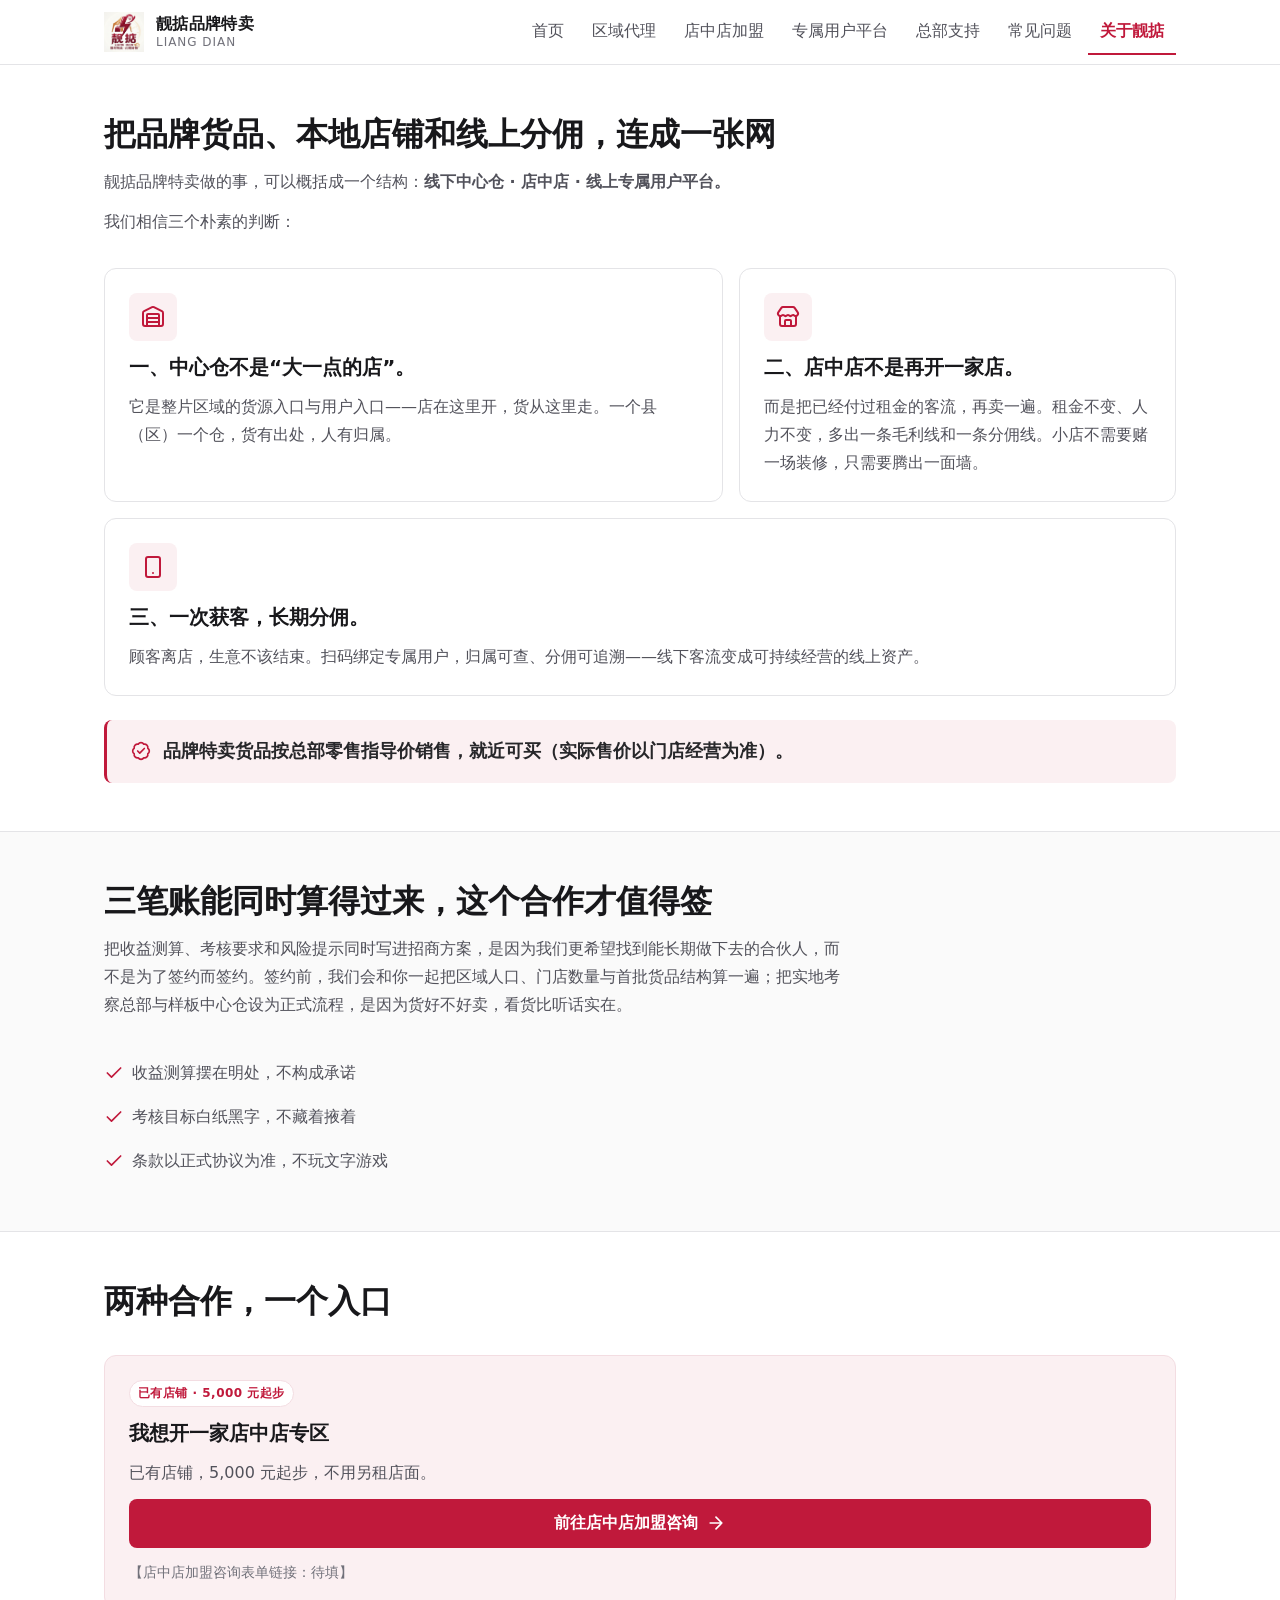
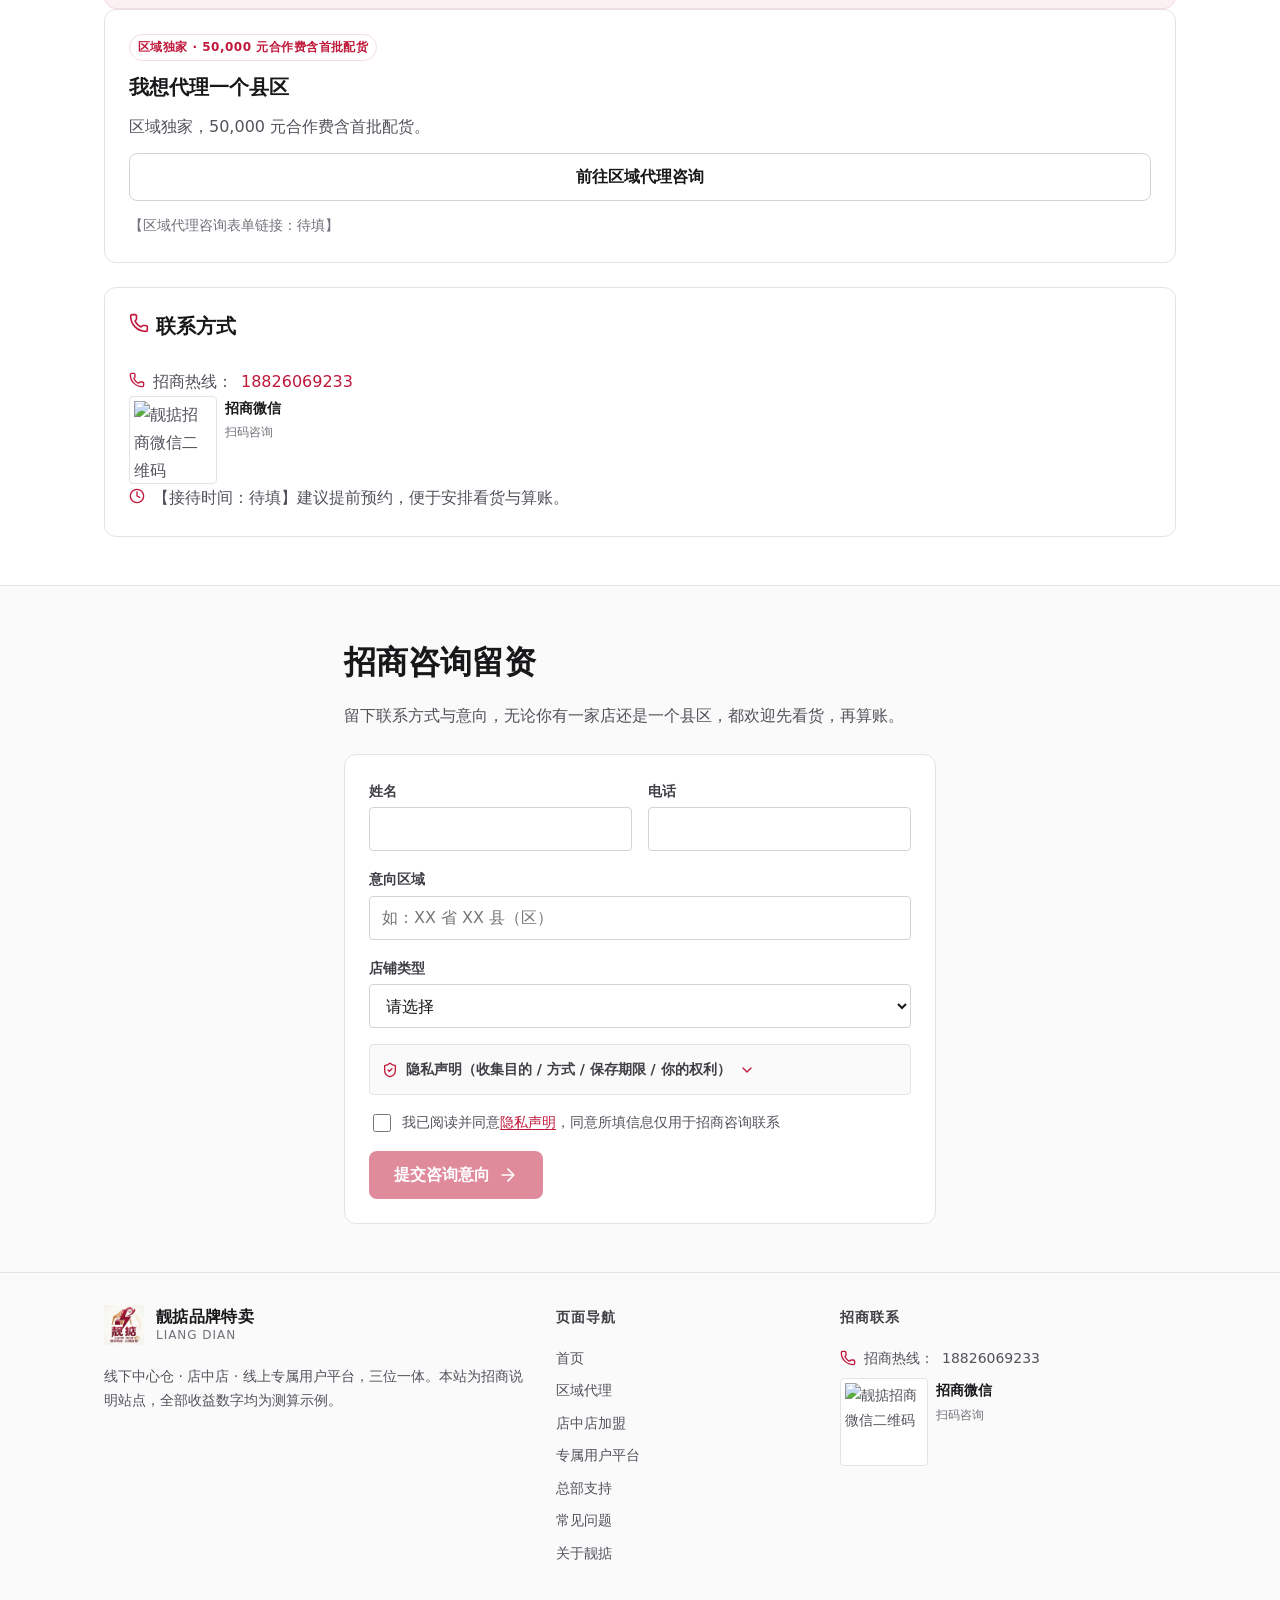
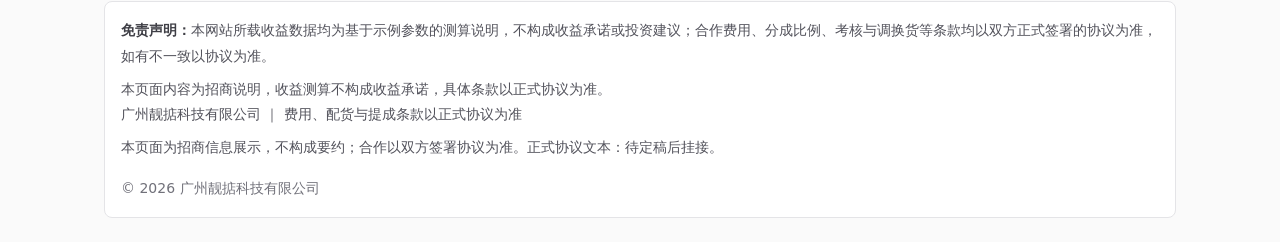
==== commit 0eef5642: "deploy: 同步自 liangdian-website@22c8aedcf492e72bfafe3ef13208c8526d076f27" ====
--- a/about.html
+++ b/about.html
@@ -1,6 +1,6 @@
-<!DOCTYPE html><html lang="zh-CN"> <head><meta charset="UTF-8"><meta name="viewport" content="width=device-width, initial-scale=1.0"><title>关于靓掂品牌特卖｜品牌理念与招商联系｜靓掂</title><meta name="description" content="靓掂品牌特卖：线下中心仓 · 店中店 · 线上专属用户平台三位一体。我们相信把品牌货品、本地店铺和线上分佣连成一张网，让好货走近县区顾客，让小店多一条收益线。招商咨询联系方式。"><meta name="theme-color" content="#C0193B"><link rel="icon" type="image/png" href="./assets/img/logo.png"><link rel="stylesheet" href="/_astro/about.Cdyk67Mz.css"></head> <body> <a class="skip-link" href="#main">跳到主内容</a> <header class="site-header"> <div class="container header-inner"> <a class="brand" href="./index.html"> <img src="./assets/img/logo.png" alt="靓掂品牌特卖标志" width="40" height="40"> <span class="brand-name"><strong>靓掂品牌特卖</strong><span>LIANG DIAN</span></span> </a> <button class="nav-toggle" type="button" aria-expanded="false" aria-controls="site-nav"> <svg class="icon icon-24 icon-menu" aria-hidden="true" focusable="false"><use href="#i-menu"></use></svg> <svg class="icon icon-24 icon-close" aria-hidden="true" focusable="false"><use href="#i-x"></use></svg> <span class="visually-hidden">打开菜单</span> </button> <nav class="site-nav" id="site-nav" aria-label="主导航"> <ul> <li> <a href="./index.html">首页</a> </li><li> <a href="./agent.html">区域代理</a> </li><li> <a href="./store.html">店中店加盟</a> </li><li> <a href="./platform.html">专属用户平台</a> </li><li> <a href="./support.html">总部支持</a> </li><li> <a href="./faq.html">常见问题</a> </li><li> <a href="./about.html" aria-current="page">关于靓掂</a> </li> </ul> </nav> </div> </header> <!-- 本地图标 sprite（来源 lucide，经 Iconify API 下载至 assets/icons/，已内联以便 file:// 预览） --><svg xmlns="http://www.w3.org/2000/svg" class="svg-sprite" aria-hidden="true"> <symbol id="i-arrow-right" viewBox="0 0 24 24"><path fill="none" stroke="currentColor" stroke-linecap="round" stroke-linejoin="round" stroke-width="2" d="M5 12h14m-7-7l7 7l-7 7"></path></symbol> <symbol id="i-badge-check" viewBox="0 0 24 24"><g fill="none" stroke="currentColor" stroke-linecap="round" stroke-linejoin="round" stroke-width="2"><path d="M3.85 8.62a4 4 0 0 1 4.78-4.77a4 4 0 0 1 6.74 0a4 4 0 0 1 4.78 4.78a4 4 0 0 1 0 6.74a4 4 0 0 1-4.77 4.78a4 4 0 0 1-6.75 0a4 4 0 0 1-4.78-4.77a4 4 0 0 1 0-6.76"></path><path d="m16 9l-5.5 5.5L8 12"></path></g></symbol> <symbol id="i-building-2" viewBox="0 0 24 24"><g fill="none" stroke="currentColor" stroke-linecap="round" stroke-linejoin="round" stroke-width="2"><path d="M10 12h4m-4-4h4m0 13v-3a2 2 0 0 0-4 0v3"></path><path d="M6 10H4a2 2 0 0 0-2 2v7a2 2 0 0 0 2 2h16a2 2 0 0 0 2-2V9a2 2 0 0 0-2-2h-2"></path><path d="M6 21V5a2 2 0 0 1 2-2h8a2 2 0 0 1 2 2v16"></path></g></symbol> <symbol id="i-calculator" viewBox="0 0 24 24"><g fill="none" stroke="currentColor" stroke-linecap="round" stroke-linejoin="round" stroke-width="2"><rect width="16" height="20" x="4" y="2" rx="2"></rect><path d="M8 6h8m0 8v4m0-8h.01M12 10h.01M8 10h.01M12 14h.01M8 14h.01M12 18h.01M8 18h.01"></path></g></symbol> <symbol id="i-chart-line" viewBox="0 0 24 24"><g fill="none" stroke="currentColor" stroke-linecap="round" stroke-linejoin="round" stroke-width="2"><path d="M3 3v16a2 2 0 0 0 2 2h16"></path><path d="m19 9l-5 5l-4-4l-3 3"></path></g></symbol> <symbol id="i-check" viewBox="0 0 24 24"><path fill="none" stroke="currentColor" stroke-linecap="round" stroke-linejoin="round" stroke-width="2" d="M20 6L9 17l-5-5"></path></symbol> <symbol id="i-chevron-down" viewBox="0 0 24 24"><path fill="none" stroke="currentColor" stroke-linecap="round" stroke-linejoin="round" stroke-width="2" d="m6 9l6 6l6-6"></path></symbol> <symbol id="i-circle-alert" viewBox="0 0 24 24"><g fill="none" stroke="currentColor" stroke-linecap="round" stroke-linejoin="round" stroke-width="2"><circle cx="12" cy="12" r="10"></circle><path d="M12 8v4m0 4h.01"></path></g></symbol> <symbol id="i-clock" viewBox="0 0 24 24"><g fill="none" stroke="currentColor" stroke-linecap="round" stroke-linejoin="round" stroke-width="2"><circle cx="12" cy="12" r="10"></circle><path d="M12 6v6l4 2"></path></g></symbol> <symbol id="i-coins" viewBox="0 0 24 24"><g fill="none" stroke="currentColor" stroke-linecap="round" stroke-linejoin="round" stroke-width="2"><path d="M13.744 17.736a6 6 0 1 1-7.48-7.48M15 6h1v4"></path><path d="m6.134 14.768l.866-.5l2 3.464"></path><circle cx="16" cy="8" r="6"></circle></g></symbol> <symbol id="i-eye" viewBox="0 0 24 24"><g fill="none" stroke="currentColor" stroke-linecap="round" stroke-linejoin="round" stroke-width="2"><path d="M2.062 12.348a1 1 0 0 1 0-.696a10.75 10.75 0 0 1 19.876 0a1 1 0 0 1 0 .696a10.75 10.75 0 0 1-19.876 0"></path><circle cx="12" cy="12" r="3"></circle></g></symbol> <symbol id="i-graduation-cap" viewBox="0 0 24 24"><g fill="none" stroke="currentColor" stroke-linecap="round" stroke-linejoin="round" stroke-width="2"><path d="M21.42 10.922a1 1 0 0 0-.019-1.838L12.83 5.18a2 2 0 0 0-1.66 0L2.6 9.08a1 1 0 0 0 0 1.832l8.57 3.908a2 2 0 0 0 1.66 0zM22 10v6"></path><path d="M6 12.5V16a6 3 0 0 0 12 0v-3.5"></path></g></symbol> <symbol id="i-headphones" viewBox="0 0 24 24"><path fill="none" stroke="currentColor" stroke-linecap="round" stroke-linejoin="round" stroke-width="2" d="M3 14h3a2 2 0 0 1 2 2v3a2 2 0 0 1-2 2H5a2 2 0 0 1-2-2v-7a9 9 0 0 1 18 0v7a2 2 0 0 1-2 2h-1a2 2 0 0 1-2-2v-3a2 2 0 0 1 2-2h3"></path></symbol> <symbol id="i-info" viewBox="0 0 24 24"><g fill="none" stroke="currentColor" stroke-linecap="round" stroke-linejoin="round" stroke-width="2"><circle cx="12" cy="12" r="10"></circle><path d="M12 16v-4m0-4h.01"></path></g></symbol> <symbol id="i-layout-template" viewBox="0 0 24 24"><g fill="none" stroke="currentColor" stroke-linecap="round" stroke-linejoin="round" stroke-width="2"><rect width="18" height="7" x="3" y="3" rx="1"></rect><rect width="9" height="7" x="3" y="14" rx="1"></rect><rect width="5" height="7" x="16" y="14" rx="1"></rect></g></symbol> <symbol id="i-list-checks" viewBox="0 0 24 24"><path fill="none" stroke="currentColor" stroke-linecap="round" stroke-linejoin="round" stroke-width="2" d="M13 5h8m-8 7h8m-8 7h8M3 17l2 2l4-4M3 7l2 2l4-4"></path></symbol> <symbol id="i-mail" viewBox="0 0 24 24"><g fill="none" stroke="currentColor" stroke-linecap="round" stroke-linejoin="round" stroke-width="2"><path d="m22 7l-8.991 5.727a2 2 0 0 1-2.009 0L2 7"></path><rect width="20" height="16" x="2" y="4" rx="2"></rect></g></symbol> <symbol id="i-map-pin" viewBox="0 0 24 24"><g fill="none" stroke="currentColor" stroke-linecap="round" stroke-linejoin="round" stroke-width="2"><path d="M20 10c0 4.993-5.539 10.193-7.399 11.799a1 1 0 0 1-1.202 0C9.539 20.193 4 14.993 4 10a8 8 0 0 1 16 0"></path><circle cx="12" cy="10" r="3"></circle></g></symbol> <symbol id="i-megaphone" viewBox="0 0 24 24"><g fill="none" stroke="currentColor" stroke-linecap="round" stroke-linejoin="round" stroke-width="2"><path d="M11 6a13 13 0 0 0 8.4-2.8A1 1 0 0 1 21 4v12a1 1 0 0 1-1.6.8A13 13 0 0 0 11 14H5a2 2 0 0 1-2-2V8a2 2 0 0 1 2-2z"></path><path d="M6 14a12 12 0 0 0 2.4 7.2a2 2 0 0 0 3.2-2.4A8 8 0 0 1 10 14M8 6v8"></path></g></symbol> <symbol id="i-menu" viewBox="0 0 24 24"><path fill="none" stroke="currentColor" stroke-linecap="round" stroke-linejoin="round" stroke-width="2" d="M4 5h16M4 12h16M4 19h16"></path></symbol> <symbol id="i-message-circle" viewBox="0 0 24 24"><path fill="none" stroke="currentColor" stroke-linecap="round" stroke-linejoin="round" stroke-width="2" d="M2.992 16.342a2 2 0 0 1 .094 1.167l-1.065 3.29a1 1 0 0 0 1.236 1.168l3.413-.998a2 2 0 0 1 1.099.092a10 10 0 1 0-4.777-4.719"></path></symbol> <symbol id="i-package" viewBox="0 0 24 24"><g fill="none" stroke="currentColor" stroke-linecap="round" stroke-linejoin="round" stroke-width="2"><path d="M11 21.73a2 2 0 0 0 2 0l7-4A2 2 0 0 0 21 16V8a2 2 0 0 0-1-1.73l-7-4a2 2 0 0 0-2 0l-7 4A2 2 0 0 0 3 8v8a2 2 0 0 0 1 1.73zm1 .27V12"></path><path d="M3.29 7L12 12l8.71-5M7.5 4.27l9 5.15"></path></g></symbol> <symbol id="i-palette" viewBox="0 0 24 24"><g fill="none" stroke="currentColor" stroke-linecap="round" stroke-linejoin="round" stroke-width="2"><path d="M12 22a1 1 0 0 1 0-20a10 9 0 0 1 10 9a5 5 0 0 1-5 5h-2.25a1.75 1.75 0 0 0-1.4 2.8l.3.4a1.75 1.75 0 0 1-1.4 2.8z"></path><circle cx="13.5" cy="6.5" r=".5" fill="currentColor"></circle><circle cx="17.5" cy="10.5" r=".5" fill="currentColor"></circle><circle cx="6.5" cy="12.5" r=".5" fill="currentColor"></circle><circle cx="8.5" cy="7.5" r=".5" fill="currentColor"></circle></g></symbol> <symbol id="i-phone" viewBox="0 0 24 24"><path fill="none" stroke="currentColor" stroke-linecap="round" stroke-linejoin="round" stroke-width="2" d="M13.832 16.568a1 1 0 0 0 1.213-.303l.355-.465A2 2 0 0 1 17 15h3a2 2 0 0 1 2 2v3a2 2 0 0 1-2 2A18 18 0 0 1 2 4a2 2 0 0 1 2-2h3a2 2 0 0 1 2 2v3a2 2 0 0 1-.8 1.6l-.468.351a1 1 0 0 0-.292 1.233a14 14 0 0 0 6.392 6.384"></path></symbol> <symbol id="i-qr-code" viewBox="0 0 24 24"><g fill="none" stroke="currentColor" stroke-linecap="round" stroke-linejoin="round" stroke-width="2"><rect width="5" height="5" x="3" y="3" rx="1"></rect><rect width="5" height="5" x="16" y="3" rx="1"></rect><rect width="5" height="5" x="3" y="16" rx="1"></rect><path d="M21 16h-3a2 2 0 0 0-2 2v3m5 0v.01M12 7v3a2 2 0 0 1-2 2H7m-4 0h.01M12 3h.01M12 16v.01M16 12h1m4 0v.01M12 21v-1"></path></g></symbol> <symbol id="i-refresh-cw" viewBox="0 0 24 24"><g fill="none" stroke="currentColor" stroke-linecap="round" stroke-linejoin="round" stroke-width="2"><path d="M3 12a9 9 0 0 1 9-9a9.75 9.75 0 0 1 6.74 2.74L21 8"></path><path d="M21 3v5h-5m5 4a9 9 0 0 1-9 9a9.75 9.75 0 0 1-6.74-2.74L3 16"></path><path d="M8 16H3v5"></path></g></symbol> <symbol id="i-shield-alert" viewBox="0 0 24 24"><path fill="none" stroke="currentColor" stroke-linecap="round" stroke-linejoin="round" stroke-width="2" d="M20 13c0 5-3.5 7.5-7.66 8.95a1 1 0 0 1-.67-.01C7.5 20.5 4 18 4 13V6a1 1 0 0 1 1-1c2 0 4.5-1.2 6.24-2.72a1.17 1.17 0 0 1 1.52 0C14.51 3.81 17 5 19 5a1 1 0 0 1 1 1zm-8-5v4m0 4h.01"></path></symbol> <symbol id="i-shield-check" viewBox="0 0 24 24"><g fill="none" stroke="currentColor" stroke-linecap="round" stroke-linejoin="round" stroke-width="2"><path d="M20 13c0 5-3.5 7.5-7.66 8.95a1 1 0 0 1-.67-.01C7.5 20.5 4 18 4 13V6a1 1 0 0 1 1-1c2 0 4.5-1.2 6.24-2.72a1.17 1.17 0 0 1 1.52 0C14.51 3.81 17 5 19 5a1 1 0 0 1 1 1z"></path><path d="m9 12l2 2l4-4"></path></g></symbol> <symbol id="i-shopping-bag" viewBox="0 0 24 24"><g fill="none" stroke="currentColor" stroke-linecap="round" stroke-linejoin="round" stroke-width="2"><path d="M16 10a4 4 0 0 1-8 0M3.103 6.034h17.794"></path><path d="M3.4 5.467a2 2 0 0 0-.4 1.2V20a2 2 0 0 0 2 2h14a2 2 0 0 0 2-2V6.667a2 2 0 0 0-.4-1.2l-2-2.667A2 2 0 0 0 17 2H7a2 2 0 0 0-1.6.8z"></path></g></symbol> <symbol id="i-smartphone" viewBox="0 0 24 24"><g fill="none" stroke="currentColor" stroke-linecap="round" stroke-linejoin="round" stroke-width="2"><rect width="14" height="20" x="5" y="2" rx="2" ry="2"></rect><path d="M12 18h.01"></path></g></symbol> <symbol id="i-store" viewBox="0 0 24 24"><g fill="none" stroke="currentColor" stroke-linecap="round" stroke-linejoin="round" stroke-width="2"><path d="M15 21v-5a1 1 0 0 0-1-1h-4a1 1 0 0 0-1 1v5m8.774-10.69a1.12 1.12 0 0 0-1.549 0a2.5 2.5 0 0 1-3.451 0a1.12 1.12 0 0 0-1.548 0a2.5 2.5 0 0 1-3.452 0a1.12 1.12 0 0 0-1.549 0a2.5 2.5 0 0 1-3.77-3.248l2.889-4.184A2 2 0 0 1 7 2h10a2 2 0 0 1 1.653.873l2.895 4.192a2.5 2.5 0 0 1-3.774 3.244"></path><path d="M4 10.95V19a2 2 0 0 0 2 2h12a2 2 0 0 0 2-2v-8.05"></path></g></symbol> <symbol id="i-trending-up" viewBox="0 0 24 24"><g fill="none" stroke="currentColor" stroke-linecap="round" stroke-linejoin="round" stroke-width="2"><path d="M16 7h6v6"></path><path d="m22 7l-8.5 8.5l-5-5L2 17"></path></g></symbol> <symbol id="i-truck" viewBox="0 0 24 24"><g fill="none" stroke="currentColor" stroke-linecap="round" stroke-linejoin="round" stroke-width="2"><path d="M14 18V6a2 2 0 0 0-2-2H4a2 2 0 0 0-2 2v11a1 1 0 0 0 1 1h2m10 0H9m10 0h2a1 1 0 0 0 1-1v-3.65a1 1 0 0 0-.22-.624l-3.48-4.35A1 1 0 0 0 17.52 8H14"></path><circle cx="17" cy="18" r="2"></circle><circle cx="7" cy="18" r="2"></circle></g></symbol> <symbol id="i-user-check" viewBox="0 0 24 24"><g fill="none" stroke="currentColor" stroke-linecap="round" stroke-linejoin="round" stroke-width="2"><path d="m16 11l2 2l4-4m-6 12v-2a4 4 0 0 0-4-4H6a4 4 0 0 0-4 4v2"></path><circle cx="9" cy="7" r="4"></circle></g></symbol> <symbol id="i-users" viewBox="0 0 24 24"><g fill="none" stroke="currentColor" stroke-linecap="round" stroke-linejoin="round" stroke-width="2"><path d="M16 21v-2a4 4 0 0 0-4-4H6a4 4 0 0 0-4 4v2M16 3.128a4 4 0 0 1 0 7.744M22 21v-2a4 4 0 0 0-3-3.87"></path><circle cx="9" cy="7" r="4"></circle></g></symbol> <symbol id="i-wallet" viewBox="0 0 24 24"><g fill="none" stroke="currentColor" stroke-linecap="round" stroke-linejoin="round" stroke-width="2"><path d="M19 7V4a1 1 0 0 0-1-1H5a2 2 0 0 0 0 4h15a1 1 0 0 1 1 1v4h-3a2 2 0 0 0 0 4h3a1 1 0 0 0 1-1v-2a1 1 0 0 0-1-1"></path><path d="M3 5v14a2 2 0 0 0 2 2h15a1 1 0 0 0 1-1v-4"></path></g></symbol> <symbol id="i-warehouse" viewBox="0 0 24 24"><g fill="none" stroke="currentColor" stroke-linecap="round" stroke-linejoin="round" stroke-width="2"><path d="M18 21V10a1 1 0 0 0-1-1H7a1 1 0 0 0-1 1v11"></path><path d="M22 19a2 2 0 0 1-2 2H4a2 2 0 0 1-2-2V8a2 2 0 0 1 1.132-1.803l7.95-3.974a2 2 0 0 1 1.837 0l7.948 3.974A2 2 0 0 1 22 8zM6 13h12M6 17h12"></path></g></symbol> <symbol id="i-x" viewBox="0 0 24 24"><path fill="none" stroke="currentColor" stroke-linecap="round" stroke-linejoin="round" stroke-width="2" d="M18 6L6 18M6 6l12 12"></path></symbol> </svg> <main id="main">   <section class="section"> <div class="container"> <div class="section-head reveal"> <h1>把品牌货品、本地店铺和线上分佣，连成一张网</h1> <p class="lede">靓掂品牌特卖做的事，可以概括成一个结构：<strong>线下中心仓 · 店中店 · 线上专属用户平台。</strong></p> <p class="lede">我们相信三个朴素的判断：</p> </div> <div class="grid-12"> <div class="span-7 card reveal"> <span class="icon-chip"><svg class="icon icon-24" aria-hidden="true" focusable="false"><use href="#i-warehouse"></use></svg></span> <h3>一、中心仓不是“大一点的店”。</h3> <p>它是整片区域的货源入口与用户入口——店在这里开，货从这里走。一个县（区）一个仓，货有出处，人有归属。</p> </div> <div class="span-5 card reveal"> <span class="icon-chip"><svg class="icon icon-24" aria-hidden="true" focusable="false"><use href="#i-store"></use></svg></span> <h3>二、店中店不是再开一家店。</h3> <p>而是把已经付过租金的客流，再卖一遍。租金不变、人力不变，多出一条毛利线和一条分佣线。小店不需要赌一场装修，只需要腾出一面墙。</p> </div> <div class="span-12 card reveal"> <span class="icon-chip"><svg class="icon icon-24" aria-hidden="true" focusable="false"><use href="#i-smartphone"></use></svg></span> <h3>三、一次获客，长期分佣。</h3> <p>顾客离店，生意不该结束。扫码绑定专属用户，归属可查、分佣可追溯——线下客流变成可持续经营的线上资产。</p> </div> </div> <div class="callout reveal mt-6"> <svg class="icon" aria-hidden="true" focusable="false"><use href="#i-badge-check"></use></svg>
+<!DOCTYPE html><html lang="zh-CN"> <head><meta charset="UTF-8"><meta name="viewport" content="width=device-width, initial-scale=1.0"><title>关于靓掂品牌特卖｜品牌理念与招商联系｜靓掂</title><meta name="description" content="靓掂品牌特卖：线下中心仓 · 店中店 · 线上专属用户平台三位一体。我们相信把品牌货品、本地店铺和线上分佣连成一张网，让好货走近县区顾客，让小店多一条收益线。招商咨询联系方式。"><meta name="theme-color" content="#C0193B"><link rel="icon" type="image/png" href="./assets/img/logo.png"><link rel="stylesheet" href="/_astro/about.V4o5w0qx.css"></head> <body> <a class="skip-link" href="#main">跳到主内容</a> <header class="site-header"> <div class="container header-inner"> <a class="brand" href="./index.html"> <img src="./assets/img/logo.png" alt="靓掂品牌特卖标志" width="40" height="40"> <span class="brand-name"><strong>靓掂品牌特卖</strong><span>LIANG DIAN</span></span> </a> <button class="nav-toggle" type="button" aria-expanded="false" aria-controls="site-nav"> <svg class="icon icon-24 icon-menu" aria-hidden="true" focusable="false"><use href="#i-menu"></use></svg> <svg class="icon icon-24 icon-close" aria-hidden="true" focusable="false"><use href="#i-x"></use></svg> <span class="visually-hidden">打开菜单</span> </button> <nav class="site-nav" id="site-nav" aria-label="主导航"> <ul> <li> <a href="./index.html">首页</a> </li><li> <a href="./agent.html">区域代理</a> </li><li> <a href="./store.html">店中店加盟</a> </li><li> <a href="./platform.html">专属用户平台</a> </li><li> <a href="./support.html">总部支持</a> </li><li> <a href="./faq.html">常见问题</a> </li><li> <a href="./about.html" aria-current="page">关于靓掂</a> </li> </ul> </nav> </div> </header> <!-- 本地图标 sprite（来源 lucide，经 Iconify API 下载至 assets/icons/，已内联以便 file:// 预览） --><svg xmlns="http://www.w3.org/2000/svg" class="svg-sprite" aria-hidden="true"> <symbol id="i-arrow-right" viewBox="0 0 24 24"><path fill="none" stroke="currentColor" stroke-linecap="round" stroke-linejoin="round" stroke-width="2" d="M5 12h14m-7-7l7 7l-7 7"></path></symbol> <symbol id="i-badge-check" viewBox="0 0 24 24"><g fill="none" stroke="currentColor" stroke-linecap="round" stroke-linejoin="round" stroke-width="2"><path d="M3.85 8.62a4 4 0 0 1 4.78-4.77a4 4 0 0 1 6.74 0a4 4 0 0 1 4.78 4.78a4 4 0 0 1 0 6.74a4 4 0 0 1-4.77 4.78a4 4 0 0 1-6.75 0a4 4 0 0 1-4.78-4.77a4 4 0 0 1 0-6.76"></path><path d="m16 9l-5.5 5.5L8 12"></path></g></symbol> <symbol id="i-building-2" viewBox="0 0 24 24"><g fill="none" stroke="currentColor" stroke-linecap="round" stroke-linejoin="round" stroke-width="2"><path d="M10 12h4m-4-4h4m0 13v-3a2 2 0 0 0-4 0v3"></path><path d="M6 10H4a2 2 0 0 0-2 2v7a2 2 0 0 0 2 2h16a2 2 0 0 0 2-2V9a2 2 0 0 0-2-2h-2"></path><path d="M6 21V5a2 2 0 0 1 2-2h8a2 2 0 0 1 2 2v16"></path></g></symbol> <symbol id="i-calculator" viewBox="0 0 24 24"><g fill="none" stroke="currentColor" stroke-linecap="round" stroke-linejoin="round" stroke-width="2"><rect width="16" height="20" x="4" y="2" rx="2"></rect><path d="M8 6h8m0 8v4m0-8h.01M12 10h.01M8 10h.01M12 14h.01M8 14h.01M12 18h.01M8 18h.01"></path></g></symbol> <symbol id="i-chart-line" viewBox="0 0 24 24"><g fill="none" stroke="currentColor" stroke-linecap="round" stroke-linejoin="round" stroke-width="2"><path d="M3 3v16a2 2 0 0 0 2 2h16"></path><path d="m19 9l-5 5l-4-4l-3 3"></path></g></symbol> <symbol id="i-check" viewBox="0 0 24 24"><path fill="none" stroke="currentColor" stroke-linecap="round" stroke-linejoin="round" stroke-width="2" d="M20 6L9 17l-5-5"></path></symbol> <symbol id="i-chevron-down" viewBox="0 0 24 24"><path fill="none" stroke="currentColor" stroke-linecap="round" stroke-linejoin="round" stroke-width="2" d="m6 9l6 6l6-6"></path></symbol> <symbol id="i-circle-alert" viewBox="0 0 24 24"><g fill="none" stroke="currentColor" stroke-linecap="round" stroke-linejoin="round" stroke-width="2"><circle cx="12" cy="12" r="10"></circle><path d="M12 8v4m0 4h.01"></path></g></symbol> <symbol id="i-clock" viewBox="0 0 24 24"><g fill="none" stroke="currentColor" stroke-linecap="round" stroke-linejoin="round" stroke-width="2"><circle cx="12" cy="12" r="10"></circle><path d="M12 6v6l4 2"></path></g></symbol> <symbol id="i-coins" viewBox="0 0 24 24"><g fill="none" stroke="currentColor" stroke-linecap="round" stroke-linejoin="round" stroke-width="2"><path d="M13.744 17.736a6 6 0 1 1-7.48-7.48M15 6h1v4"></path><path d="m6.134 14.768l.866-.5l2 3.464"></path><circle cx="16" cy="8" r="6"></circle></g></symbol> <symbol id="i-eye" viewBox="0 0 24 24"><g fill="none" stroke="currentColor" stroke-linecap="round" stroke-linejoin="round" stroke-width="2"><path d="M2.062 12.348a1 1 0 0 1 0-.696a10.75 10.75 0 0 1 19.876 0a1 1 0 0 1 0 .696a10.75 10.75 0 0 1-19.876 0"></path><circle cx="12" cy="12" r="3"></circle></g></symbol> <symbol id="i-graduation-cap" viewBox="0 0 24 24"><g fill="none" stroke="currentColor" stroke-linecap="round" stroke-linejoin="round" stroke-width="2"><path d="M21.42 10.922a1 1 0 0 0-.019-1.838L12.83 5.18a2 2 0 0 0-1.66 0L2.6 9.08a1 1 0 0 0 0 1.832l8.57 3.908a2 2 0 0 0 1.66 0zM22 10v6"></path><path d="M6 12.5V16a6 3 0 0 0 12 0v-3.5"></path></g></symbol> <symbol id="i-headphones" viewBox="0 0 24 24"><path fill="none" stroke="currentColor" stroke-linecap="round" stroke-linejoin="round" stroke-width="2" d="M3 14h3a2 2 0 0 1 2 2v3a2 2 0 0 1-2 2H5a2 2 0 0 1-2-2v-7a9 9 0 0 1 18 0v7a2 2 0 0 1-2 2h-1a2 2 0 0 1-2-2v-3a2 2 0 0 1 2-2h3"></path></symbol> <symbol id="i-info" viewBox="0 0 24 24"><g fill="none" stroke="currentColor" stroke-linecap="round" stroke-linejoin="round" stroke-width="2"><circle cx="12" cy="12" r="10"></circle><path d="M12 16v-4m0-4h.01"></path></g></symbol> <symbol id="i-layout-template" viewBox="0 0 24 24"><g fill="none" stroke="currentColor" stroke-linecap="round" stroke-linejoin="round" stroke-width="2"><rect width="18" height="7" x="3" y="3" rx="1"></rect><rect width="9" height="7" x="3" y="14" rx="1"></rect><rect width="5" height="7" x="16" y="14" rx="1"></rect></g></symbol> <symbol id="i-list-checks" viewBox="0 0 24 24"><path fill="none" stroke="currentColor" stroke-linecap="round" stroke-linejoin="round" stroke-width="2" d="M13 5h8m-8 7h8m-8 7h8M3 17l2 2l4-4M3 7l2 2l4-4"></path></symbol> <symbol id="i-mail" viewBox="0 0 24 24"><g fill="none" stroke="currentColor" stroke-linecap="round" stroke-linejoin="round" stroke-width="2"><path d="m22 7l-8.991 5.727a2 2 0 0 1-2.009 0L2 7"></path><rect width="20" height="16" x="2" y="4" rx="2"></rect></g></symbol> <symbol id="i-map-pin" viewBox="0 0 24 24"><g fill="none" stroke="currentColor" stroke-linecap="round" stroke-linejoin="round" stroke-width="2"><path d="M20 10c0 4.993-5.539 10.193-7.399 11.799a1 1 0 0 1-1.202 0C9.539 20.193 4 14.993 4 10a8 8 0 0 1 16 0"></path><circle cx="12" cy="10" r="3"></circle></g></symbol> <symbol id="i-megaphone" viewBox="0 0 24 24"><g fill="none" stroke="currentColor" stroke-linecap="round" stroke-linejoin="round" stroke-width="2"><path d="M11 6a13 13 0 0 0 8.4-2.8A1 1 0 0 1 21 4v12a1 1 0 0 1-1.6.8A13 13 0 0 0 11 14H5a2 2 0 0 1-2-2V8a2 2 0 0 1 2-2z"></path><path d="M6 14a12 12 0 0 0 2.4 7.2a2 2 0 0 0 3.2-2.4A8 8 0 0 1 10 14M8 6v8"></path></g></symbol> <symbol id="i-menu" viewBox="0 0 24 24"><path fill="none" stroke="currentColor" stroke-linecap="round" stroke-linejoin="round" stroke-width="2" d="M4 5h16M4 12h16M4 19h16"></path></symbol> <symbol id="i-message-circle" viewBox="0 0 24 24"><path fill="none" stroke="currentColor" stroke-linecap="round" stroke-linejoin="round" stroke-width="2" d="M2.992 16.342a2 2 0 0 1 .094 1.167l-1.065 3.29a1 1 0 0 0 1.236 1.168l3.413-.998a2 2 0 0 1 1.099.092a10 10 0 1 0-4.777-4.719"></path></symbol> <symbol id="i-package" viewBox="0 0 24 24"><g fill="none" stroke="currentColor" stroke-linecap="round" stroke-linejoin="round" stroke-width="2"><path d="M11 21.73a2 2 0 0 0 2 0l7-4A2 2 0 0 0 21 16V8a2 2 0 0 0-1-1.73l-7-4a2 2 0 0 0-2 0l-7 4A2 2 0 0 0 3 8v8a2 2 0 0 0 1 1.73zm1 .27V12"></path><path d="M3.29 7L12 12l8.71-5M7.5 4.27l9 5.15"></path></g></symbol> <symbol id="i-palette" viewBox="0 0 24 24"><g fill="none" stroke="currentColor" stroke-linecap="round" stroke-linejoin="round" stroke-width="2"><path d="M12 22a1 1 0 0 1 0-20a10 9 0 0 1 10 9a5 5 0 0 1-5 5h-2.25a1.75 1.75 0 0 0-1.4 2.8l.3.4a1.75 1.75 0 0 1-1.4 2.8z"></path><circle cx="13.5" cy="6.5" r=".5" fill="currentColor"></circle><circle cx="17.5" cy="10.5" r=".5" fill="currentColor"></circle><circle cx="6.5" cy="12.5" r=".5" fill="currentColor"></circle><circle cx="8.5" cy="7.5" r=".5" fill="currentColor"></circle></g></symbol> <symbol id="i-phone" viewBox="0 0 24 24"><path fill="none" stroke="currentColor" stroke-linecap="round" stroke-linejoin="round" stroke-width="2" d="M13.832 16.568a1 1 0 0 0 1.213-.303l.355-.465A2 2 0 0 1 17 15h3a2 2 0 0 1 2 2v3a2 2 0 0 1-2 2A18 18 0 0 1 2 4a2 2 0 0 1 2-2h3a2 2 0 0 1 2 2v3a2 2 0 0 1-.8 1.6l-.468.351a1 1 0 0 0-.292 1.233a14 14 0 0 0 6.392 6.384"></path></symbol> <symbol id="i-qr-code" viewBox="0 0 24 24"><g fill="none" stroke="currentColor" stroke-linecap="round" stroke-linejoin="round" stroke-width="2"><rect width="5" height="5" x="3" y="3" rx="1"></rect><rect width="5" height="5" x="16" y="3" rx="1"></rect><rect width="5" height="5" x="3" y="16" rx="1"></rect><path d="M21 16h-3a2 2 0 0 0-2 2v3m5 0v.01M12 7v3a2 2 0 0 1-2 2H7m-4 0h.01M12 3h.01M12 16v.01M16 12h1m4 0v.01M12 21v-1"></path></g></symbol> <symbol id="i-refresh-cw" viewBox="0 0 24 24"><g fill="none" stroke="currentColor" stroke-linecap="round" stroke-linejoin="round" stroke-width="2"><path d="M3 12a9 9 0 0 1 9-9a9.75 9.75 0 0 1 6.74 2.74L21 8"></path><path d="M21 3v5h-5m5 4a9 9 0 0 1-9 9a9.75 9.75 0 0 1-6.74-2.74L3 16"></path><path d="M8 16H3v5"></path></g></symbol> <symbol id="i-shield-alert" viewBox="0 0 24 24"><path fill="none" stroke="currentColor" stroke-linecap="round" stroke-linejoin="round" stroke-width="2" d="M20 13c0 5-3.5 7.5-7.66 8.95a1 1 0 0 1-.67-.01C7.5 20.5 4 18 4 13V6a1 1 0 0 1 1-1c2 0 4.5-1.2 6.24-2.72a1.17 1.17 0 0 1 1.52 0C14.51 3.81 17 5 19 5a1 1 0 0 1 1 1zm-8-5v4m0 4h.01"></path></symbol> <symbol id="i-shield-check" viewBox="0 0 24 24"><g fill="none" stroke="currentColor" stroke-linecap="round" stroke-linejoin="round" stroke-width="2"><path d="M20 13c0 5-3.5 7.5-7.66 8.95a1 1 0 0 1-.67-.01C7.5 20.5 4 18 4 13V6a1 1 0 0 1 1-1c2 0 4.5-1.2 6.24-2.72a1.17 1.17 0 0 1 1.52 0C14.51 3.81 17 5 19 5a1 1 0 0 1 1 1z"></path><path d="m9 12l2 2l4-4"></path></g></symbol> <symbol id="i-shopping-bag" viewBox="0 0 24 24"><g fill="none" stroke="currentColor" stroke-linecap="round" stroke-linejoin="round" stroke-width="2"><path d="M16 10a4 4 0 0 1-8 0M3.103 6.034h17.794"></path><path d="M3.4 5.467a2 2 0 0 0-.4 1.2V20a2 2 0 0 0 2 2h14a2 2 0 0 0 2-2V6.667a2 2 0 0 0-.4-1.2l-2-2.667A2 2 0 0 0 17 2H7a2 2 0 0 0-1.6.8z"></path></g></symbol> <symbol id="i-smartphone" viewBox="0 0 24 24"><g fill="none" stroke="currentColor" stroke-linecap="round" stroke-linejoin="round" stroke-width="2"><rect width="14" height="20" x="5" y="2" rx="2" ry="2"></rect><path d="M12 18h.01"></path></g></symbol> <symbol id="i-store" viewBox="0 0 24 24"><g fill="none" stroke="currentColor" stroke-linecap="round" stroke-linejoin="round" stroke-width="2"><path d="M15 21v-5a1 1 0 0 0-1-1h-4a1 1 0 0 0-1 1v5m8.774-10.69a1.12 1.12 0 0 0-1.549 0a2.5 2.5 0 0 1-3.451 0a1.12 1.12 0 0 0-1.548 0a2.5 2.5 0 0 1-3.452 0a1.12 1.12 0 0 0-1.549 0a2.5 2.5 0 0 1-3.77-3.248l2.889-4.184A2 2 0 0 1 7 2h10a2 2 0 0 1 1.653.873l2.895 4.192a2.5 2.5 0 0 1-3.774 3.244"></path><path d="M4 10.95V19a2 2 0 0 0 2 2h12a2 2 0 0 0 2-2v-8.05"></path></g></symbol> <symbol id="i-trending-up" viewBox="0 0 24 24"><g fill="none" stroke="currentColor" stroke-linecap="round" stroke-linejoin="round" stroke-width="2"><path d="M16 7h6v6"></path><path d="m22 7l-8.5 8.5l-5-5L2 17"></path></g></symbol> <symbol id="i-truck" viewBox="0 0 24 24"><g fill="none" stroke="currentColor" stroke-linecap="round" stroke-linejoin="round" stroke-width="2"><path d="M14 18V6a2 2 0 0 0-2-2H4a2 2 0 0 0-2 2v11a1 1 0 0 0 1 1h2m10 0H9m10 0h2a1 1 0 0 0 1-1v-3.65a1 1 0 0 0-.22-.624l-3.48-4.35A1 1 0 0 0 17.52 8H14"></path><circle cx="17" cy="18" r="2"></circle><circle cx="7" cy="18" r="2"></circle></g></symbol> <symbol id="i-user-check" viewBox="0 0 24 24"><g fill="none" stroke="currentColor" stroke-linecap="round" stroke-linejoin="round" stroke-width="2"><path d="m16 11l2 2l4-4m-6 12v-2a4 4 0 0 0-4-4H6a4 4 0 0 0-4 4v2"></path><circle cx="9" cy="7" r="4"></circle></g></symbol> <symbol id="i-users" viewBox="0 0 24 24"><g fill="none" stroke="currentColor" stroke-linecap="round" stroke-linejoin="round" stroke-width="2"><path d="M16 21v-2a4 4 0 0 0-4-4H6a4 4 0 0 0-4 4v2M16 3.128a4 4 0 0 1 0 7.744M22 21v-2a4 4 0 0 0-3-3.87"></path><circle cx="9" cy="7" r="4"></circle></g></symbol> <symbol id="i-wallet" viewBox="0 0 24 24"><g fill="none" stroke="currentColor" stroke-linecap="round" stroke-linejoin="round" stroke-width="2"><path d="M19 7V4a1 1 0 0 0-1-1H5a2 2 0 0 0 0 4h15a1 1 0 0 1 1 1v4h-3a2 2 0 0 0 0 4h3a1 1 0 0 0 1-1v-2a1 1 0 0 0-1-1"></path><path d="M3 5v14a2 2 0 0 0 2 2h15a1 1 0 0 0 1-1v-4"></path></g></symbol> <symbol id="i-warehouse" viewBox="0 0 24 24"><g fill="none" stroke="currentColor" stroke-linecap="round" stroke-linejoin="round" stroke-width="2"><path d="M18 21V10a1 1 0 0 0-1-1H7a1 1 0 0 0-1 1v11"></path><path d="M22 19a2 2 0 0 1-2 2H4a2 2 0 0 1-2-2V8a2 2 0 0 1 1.132-1.803l7.95-3.974a2 2 0 0 1 1.837 0l7.948 3.974A2 2 0 0 1 22 8zM6 13h12M6 17h12"></path></g></symbol> <symbol id="i-x" viewBox="0 0 24 24"><path fill="none" stroke="currentColor" stroke-linecap="round" stroke-linejoin="round" stroke-width="2" d="M18 6L6 18M6 6l12 12"></path></symbol> </svg> <main id="main">   <section class="section"> <div class="container"> <div class="section-head reveal"> <h1>把品牌货品、本地店铺和线上分佣，连成一张网</h1> <p class="lede">靓掂品牌特卖做的事，可以概括成一个结构：<strong>线下中心仓 · 店中店 · 线上专属用户平台。</strong></p> <p class="lede">我们相信三个朴素的判断：</p> </div> <div class="grid-12"> <div class="span-7 card reveal"> <span class="icon-chip"><svg class="icon icon-24" aria-hidden="true" focusable="false"><use href="#i-warehouse"></use></svg></span> <h3>一、中心仓不是“大一点的店”。</h3> <p>它是整片区域的货源入口与用户入口——店在这里开，货从这里走。一个县（区）一个仓，货有出处，人有归属。</p> </div> <div class="span-5 card reveal"> <span class="icon-chip"><svg class="icon icon-24" aria-hidden="true" focusable="false"><use href="#i-store"></use></svg></span> <h3>二、店中店不是再开一家店。</h3> <p>而是把已经付过租金的客流，再卖一遍。租金不变、人力不变，多出一条毛利线和一条分佣线。小店不需要赌一场装修，只需要腾出一面墙。</p> </div> <div class="span-12 card reveal"> <span class="icon-chip"><svg class="icon icon-24" aria-hidden="true" focusable="false"><use href="#i-smartphone"></use></svg></span> <h3>三、一次获客，长期分佣。</h3> <p>顾客离店，生意不该结束。扫码绑定专属用户，归属可查、分佣可追溯——线下客流变成可持续经营的线上资产。</p> </div> </div> <div class="callout reveal mt-6"> <svg class="icon" aria-hidden="true" focusable="false"><use href="#i-badge-check"></use></svg>
 品牌特卖货品按总部零售指导价销售，就近可买（实际售价以门店经营为准）。
 </div> </div> </section>  <section class="section section-alt"> <div class="container"> <div class="section-head reveal"> <h2>三笔账能同时算得过来，这个合作才值得签</h2> <p class="lede">把收益测算、考核要求和风险提示同时写进招商方案，是因为我们更希望找到能长期做下去的合伙人，而不是为了签约而签约。签约前，我们会和你一起把区域人口、门店数量与首批货品结构算一遍；把实地考察总部与样板中心仓设为正式流程，是因为货好不好卖，看货比听话实在。</p> </div> <ul class="check-list prose reveal measure-wide"> <li><svg class="icon" aria-hidden="true" focusable="false"><use href="#i-check"></use></svg>收益测算摆在明处，不构成承诺</li> <li><svg class="icon" aria-hidden="true" focusable="false"><use href="#i-check"></use></svg>考核目标白纸黑字，不藏着掖着</li> <li><svg class="icon" aria-hidden="true" focusable="false"><use href="#i-check"></use></svg>条款以正式协议为准，不玩文字游戏</li> </ul> </div> </section>  <section class="section" id="contact" aria-labelledby="about-entry"> <div class="container"> <div class="section-head reveal"> <h2 id="about-entry">两种合作，一个入口</h2> </div> <div class="grid-2a"> <div class="card card-featured reveal"> <span class="card-tag">已有店铺 · 5,000 元起步</span> <h3>我想开一家店中店专区</h3> <p>已有店铺，5,000 元起步，不用另租店面。</p> <a class="btn btn-primary" href="./store.html#consult">前往店中店加盟咨询
-<svg class="icon" aria-hidden="true" focusable="false"><use href="#i-arrow-right"></use></svg> </a> <span class="cta-note">【店中店加盟咨询表单链接：待填】</span> </div> <div class="card reveal"> <span class="card-tag">区域独家 · 50,000 元合作费含首批配货</span> <h3>我想代理一个县区</h3> <p>区域独家，50,000 元合作费含首批配货。</p> <a class="btn btn-secondary" href="./agent.html#consult">前往区域代理咨询</a> <span class="cta-note">【区域代理咨询表单链接：待填】</span> </div> </div> <div class="grid-12 mt-6"> <div class="span-12 card reveal"> <h3><svg class="icon icon-brand" aria-hidden="true" focusable="false"><use href="#i-phone"></use></svg> 联系方式</h3> <ul class="footer-contact mt-4"> <li><svg class="icon" aria-hidden="true" focusable="false"><use href="#i-phone"></use></svg>招商热线：<a href="tel:18826069233">18826069233</a></li> <li><svg class="icon" aria-hidden="true" focusable="false"><use href="#i-message-circle"></use></svg>招商微信：18826069233（微信同号）</li> <li><svg class="icon" aria-hidden="true" focusable="false"><use href="#i-clock"></use></svg>【接待时间：待填】建议提前预约，便于安排看货与算账。</li> </ul> </div> </div> </div> </section> <section class="consult" id="consult" aria-labelledby="about-consult-title"> <div class="container consult-inner"> <h2 id="about-consult-title">招商咨询留资</h2> <p class="consult-lede">留下联系方式与意向，无论你有一家店还是一个县区，都欢迎先看货，再算账。</p> <div class="form-guide" id="form-guide" role="status" tabindex="-1" hidden> <h3><svg class="icon" aria-hidden="true" focusable="false"><use href="#i-phone"></use></svg>请通过招商热线或招商微信联系</h3> <p>你的咨询意向已在本地展示完毕（本站为静态展示站点，表单不会上传任何数据）。请直接通过以下方式与我们联系：</p> <p class="guide-contacts">招商热线：<a href="tel:18826069233">18826069233</a><br>招商微信：18826069233（微信同号）</p> <p class="guide-note">建议提前准备：意向区域、店铺或场地情况与大致资金安排，便于当面把投入账、收益账、风险账算清楚。</p> <button class="btn btn-secondary mt-4" type="button" id="guide-back">返回修改信息</button> </div> <form class="consult-form" id="consult-form" novalidate> <div class="form-row"> <div class="field"> <label for="cf-name">姓名</label> <input type="text" id="cf-name" name="name" autocomplete="name" required> <p class="field-error" id="cf-name-error"><svg class="icon icon-16" aria-hidden="true" focusable="false"><use href="#i-circle-alert"></use></svg><span class="error-text">请填写姓名</span></p> </div> <div class="field"> <label for="cf-phone">电话</label> <input type="tel" id="cf-phone" name="phone" autocomplete="tel" inputmode="tel" required> <p class="field-error" id="cf-phone-error"><svg class="icon icon-16" aria-hidden="true" focusable="false"><use href="#i-circle-alert"></use></svg><span class="error-text">请填写电话</span></p> </div> </div> <div class="field"> <label for="cf-region">意向区域</label> <input type="text" id="cf-region" name="region" placeholder="如：XX 省 XX 县（区）" required> <p class="field-error" id="cf-region-error"><svg class="icon icon-16" aria-hidden="true" focusable="false"><use href="#i-circle-alert"></use></svg><span class="error-text">请填写意向区域</span></p> </div> <div class="field"> <label for="cf-type">店铺类型</label> <select id="cf-type" name="shop-type" required> <option value="" selected>请选择</option> <option value="cvs">便利店 / 超市</option> <option value="apparel">服装 / 饰品店</option> <option value="baby">母婴 / 玩具店</option> <option value="food">餐饮 / 生活服务店</option> <option value="other">其他零售店铺</option> <option value="none">暂无店铺（意向区域代理）</option> </select> <p class="field-error" id="cf-type-error"><svg class="icon icon-16" aria-hidden="true" focusable="false"><use href="#i-circle-alert"></use></svg><span class="error-text">请选择店铺类型</span></p> </div> <details class="privacy-details" id="privacy-statement"> <summary> <svg class="icon icon-16" aria-hidden="true" focusable="false"><use href="#i-shield-check"></use></svg>
+<svg class="icon" aria-hidden="true" focusable="false"><use href="#i-arrow-right"></use></svg> </a> <span class="cta-note">【店中店加盟咨询表单链接：待填】</span> </div> <div class="card reveal"> <span class="card-tag">区域独家 · 50,000 元合作费含首批配货</span> <h3>我想代理一个县区</h3> <p>区域独家，50,000 元合作费含首批配货。</p> <a class="btn btn-secondary" href="./agent.html#consult">前往区域代理咨询</a> <span class="cta-note">【区域代理咨询表单链接：待填】</span> </div> </div> <div class="grid-12 mt-6"> <div class="span-12 card reveal"> <h3><svg class="icon icon-brand" aria-hidden="true" focusable="false"><use href="#i-phone"></use></svg> 联系方式</h3> <ul class="footer-contact mt-4"> <li><svg class="icon" aria-hidden="true" focusable="false"><use href="#i-phone"></use></svg>招商热线：<a href="tel:18826069233">18826069233</a></li> <li class="qr-contact"><img src="./assets/img/contact_me_qr.png" alt="靓掂招商微信二维码" width="88" height="88" loading="lazy"><div class="qr-label"><strong>招商微信</strong><span>扫码咨询</span></div></li> <li><svg class="icon" aria-hidden="true" focusable="false"><use href="#i-clock"></use></svg>【接待时间：待填】建议提前预约，便于安排看货与算账。</li> </ul> </div> </div> </div> </section> <section class="consult" id="consult" aria-labelledby="about-consult-title"> <div class="container consult-inner"> <h2 id="about-consult-title">招商咨询留资</h2> <p class="consult-lede">留下联系方式与意向，无论你有一家店还是一个县区，都欢迎先看货，再算账。</p> <div class="form-guide" id="form-guide" role="status" tabindex="-1" hidden> <h3><svg class="icon" aria-hidden="true" focusable="false"><use href="#i-phone"></use></svg>请通过招商热线或招商微信联系</h3> <p>你的咨询意向已在本地展示完毕（本站为静态展示站点，表单不会上传任何数据）。请直接通过以下方式与我们联系：</p> <p class="guide-contacts">招商热线：<a href="tel:18826069233">18826069233</a></p> <div class="qr-contact mt-2"><img src="./assets/img/contact_me_qr.png" alt="靓掂招商微信二维码" width="88" height="88" loading="lazy"><div class="qr-label"><strong>招商微信</strong><span>扫码咨询</span></div></div> <p class="guide-note">建议提前准备：意向区域、店铺或场地情况与大致资金安排，便于当面把投入账、收益账、风险账算清楚。</p> <button class="btn btn-secondary mt-4" type="button" id="guide-back">返回修改信息</button> </div> <form class="consult-form" id="consult-form" novalidate> <div class="form-row"> <div class="field"> <label for="cf-name">姓名</label> <input type="text" id="cf-name" name="name" autocomplete="name" required> <p class="field-error" id="cf-name-error"><svg class="icon icon-16" aria-hidden="true" focusable="false"><use href="#i-circle-alert"></use></svg><span class="error-text">请填写姓名</span></p> </div> <div class="field"> <label for="cf-phone">电话</label> <input type="tel" id="cf-phone" name="phone" autocomplete="tel" inputmode="tel" required> <p class="field-error" id="cf-phone-error"><svg class="icon icon-16" aria-hidden="true" focusable="false"><use href="#i-circle-alert"></use></svg><span class="error-text">请填写电话</span></p> </div> </div> <div class="field"> <label for="cf-region">意向区域</label> <input type="text" id="cf-region" name="region" placeholder="如：XX 省 XX 县（区）" required> <p class="field-error" id="cf-region-error"><svg class="icon icon-16" aria-hidden="true" focusable="false"><use href="#i-circle-alert"></use></svg><span class="error-text">请填写意向区域</span></p> </div> <div class="field"> <label for="cf-type">店铺类型</label> <select id="cf-type" name="shop-type" required> <option value="" selected>请选择</option> <option value="cvs">便利店 / 超市</option> <option value="apparel">服装 / 饰品店</option> <option value="baby">母婴 / 玩具店</option> <option value="food">餐饮 / 生活服务店</option> <option value="other">其他零售店铺</option> <option value="none">暂无店铺（意向区域代理）</option> </select> <p class="field-error" id="cf-type-error"><svg class="icon icon-16" aria-hidden="true" focusable="false"><use href="#i-circle-alert"></use></svg><span class="error-text">请选择店铺类型</span></p> </div> <details class="privacy-details" id="privacy-statement"> <summary> <svg class="icon icon-16" aria-hidden="true" focusable="false"><use href="#i-shield-check"></use></svg>
 隐私声明（收集目的 / 方式 / 保存期限 / 你的权利）
-<svg class="icon icon-16 chevron" aria-hidden="true" focusable="false"><use href="#i-chevron-down"></use></svg> </summary> <div class="privacy-body"> <p>收集目的：仅用于招商咨询联系与意向核实。收集方式：你在本页面主动填写并点击提交；本站为纯静态展示站点，所填信息不会被上传或存储至任何服务器。若后续接入正式线索系统，将在收集前另行公示并再次征求你的同意。</p> <p>保存期限：招商沟通结束之日起 90 日内删除或匿名化处理（正式接入线索系统后以正式隐私政策为准）。</p> <p>你的权利：你可查询、更正、删除所填信息或撤回同意，可通过招商热线 18826069233 与我们联系。不提供本表单所列信息不影响你通过招商热线等方式咨询。</p> </div> </details> <div class="consent-row"> <input type="checkbox" id="cf-consent" name="consent" required> <label for="cf-consent">我已阅读并同意<a href="#privacy-statement">隐私声明</a>，同意所填信息仅用于招商咨询联系</label> </div> <button class="btn btn-primary" type="submit">提交咨询意向 <svg class="icon" aria-hidden="true" focusable="false"><use href="#i-arrow-right"></use></svg> </button> </form> </div> </section>  </main> <footer class="site-footer"> <div class="container"> <div class="footer-grid"> <div class="footer-brand"> <a class="brand" href="./index.html"> <img src="./assets/img/logo.png" alt="靓掂品牌特卖标志" width="40" height="40"> <span class="brand-name"><strong>靓掂品牌特卖</strong><span>LIANG DIAN</span></span> </a> <p>线下中心仓 · 店中店 · 线上专属用户平台，三位一体。本站为招商说明站点，全部收益数字均为测算示例。</p> </div> <nav class="footer-col" aria-label="页脚导航"> <h3>页面导航</h3> <ul> <li><a href="./index.html">首页</a></li> <li><a href="./agent.html">区域代理</a></li> <li><a href="./store.html">店中店加盟</a></li> <li><a href="./platform.html">专属用户平台</a></li> <li><a href="./support.html">总部支持</a></li> <li><a href="./faq.html">常见问题</a></li> <li><a href="./about.html">关于靓掂</a></li> </ul> </nav> <div class="footer-col"> <h3>招商联系</h3> <ul class="footer-contact"> <li><svg class="icon" aria-hidden="true" focusable="false"><use href="#i-phone"></use></svg>招商热线：<a href="tel:18826069233">18826069233</a></li> <li><svg class="icon" aria-hidden="true" focusable="false"><use href="#i-message-circle"></use></svg>招商微信：18826069233（微信同号）</li> </ul> </div> </div> <div class="footer-legal"> <p><strong>免责声明：</strong>本网站所载收益数据均为基于示例参数的测算说明，不构成收益承诺或投资建议；合作费用、分成比例、考核与调换货等条款均以双方正式签署的协议为准，如有不一致以协议为准。</p> <p class="legal-line">本页面内容为招商说明，收益测算不构成收益承诺，具体条款以正式协议为准。<br>广州靓掂科技有限公司 ｜ 费用、配货与提成条款以正式协议为准</p> <p class="legal-line">本页面为招商信息展示，不构成要约；合作以双方签署协议为准。正式协议文本：待定稿后挂接。</p> <div class="footer-copyright"> <span>© 2026 广州靓掂科技有限公司</span> </div> </div> </div> </footer> <script src="./assets/js/main.js"></script>  </body> </html>+<svg class="icon icon-16 chevron" aria-hidden="true" focusable="false"><use href="#i-chevron-down"></use></svg> </summary> <div class="privacy-body"> <p>收集目的：仅用于招商咨询联系与意向核实。收集方式：你在本页面主动填写并点击提交；本站为纯静态展示站点，所填信息不会被上传或存储至任何服务器。若后续接入正式线索系统，将在收集前另行公示并再次征求你的同意。</p> <p>保存期限：招商沟通结束之日起 90 日内删除或匿名化处理（正式接入线索系统后以正式隐私政策为准）。</p> <p>你的权利：你可查询、更正、删除所填信息或撤回同意，可通过招商热线 18826069233 与我们联系。不提供本表单所列信息不影响你通过招商热线等方式咨询。</p> </div> </details> <div class="consent-row"> <input type="checkbox" id="cf-consent" name="consent" required> <label for="cf-consent">我已阅读并同意<a href="#privacy-statement">隐私声明</a>，同意所填信息仅用于招商咨询联系</label> </div> <button class="btn btn-primary" type="submit">提交咨询意向 <svg class="icon" aria-hidden="true" focusable="false"><use href="#i-arrow-right"></use></svg> </button> </form> </div> </section>  </main> <footer class="site-footer"> <div class="container"> <div class="footer-grid"> <div class="footer-brand"> <a class="brand" href="./index.html"> <img src="./assets/img/logo.png" alt="靓掂品牌特卖标志" width="40" height="40"> <span class="brand-name"><strong>靓掂品牌特卖</strong><span>LIANG DIAN</span></span> </a> <p>线下中心仓 · 店中店 · 线上专属用户平台，三位一体。本站为招商说明站点，全部收益数字均为测算示例。</p> </div> <nav class="footer-col" aria-label="页脚导航"> <h3>页面导航</h3> <ul> <li><a href="./index.html">首页</a></li> <li><a href="./agent.html">区域代理</a></li> <li><a href="./store.html">店中店加盟</a></li> <li><a href="./platform.html">专属用户平台</a></li> <li><a href="./support.html">总部支持</a></li> <li><a href="./faq.html">常见问题</a></li> <li><a href="./about.html">关于靓掂</a></li> </ul> </nav> <div class="footer-col"> <h3>招商联系</h3> <ul class="footer-contact"> <li><svg class="icon" aria-hidden="true" focusable="false"><use href="#i-phone"></use></svg>招商热线：<a href="tel:18826069233">18826069233</a></li> <li class="qr-contact"><img src="./assets/img/contact_me_qr.png" alt="靓掂招商微信二维码" width="88" height="88" loading="lazy"><div class="qr-label"><strong>招商微信</strong><span>扫码咨询</span></div></li> </ul> </div> </div> <div class="footer-legal"> <p><strong>免责声明：</strong>本网站所载收益数据均为基于示例参数的测算说明，不构成收益承诺或投资建议；合作费用、分成比例、考核与调换货等条款均以双方正式签署的协议为准，如有不一致以协议为准。</p> <p class="legal-line">本页面内容为招商说明，收益测算不构成收益承诺，具体条款以正式协议为准。<br>广州靓掂科技有限公司 ｜ 费用、配货与提成条款以正式协议为准</p> <p class="legal-line">本页面为招商信息展示，不构成要约；合作以双方签署协议为准。正式协议文本：待定稿后挂接。</p> <div class="footer-copyright"> <span>© 2026 广州靓掂科技有限公司</span> </div> </div> </div> </footer> <script src="./assets/js/main.js"></script>  </body> </html>
--- a/_astro/about.V4o5w0qx.css
+++ b/_astro/about.V4o5w0qx.css
@@ -0,0 +1 @@
+:root{--brand: #C0193B;--brand-dark: #9E1430;--brand-deep: #7C0F25;--brand-tint: #FBF0F2;--brand-tint-2: #F3DDE2;--gray-50: #FAFAFA;--gray-100: #F4F4F5;--gray-200: #E4E4E7;--gray-300: #D4D4D8;--gray-400: #A1A1AA;--gray-500: #71717A;--gray-600: #52525B;--gray-700: #3F3F46;--gray-800: #27272A;--gray-900: #18181B;--text: var(--gray-900);--text-2: var(--gray-600);--text-3: var(--gray-500);--bg: #FFFFFF;--bg-alt: var(--gray-50);--danger: #B3261E;--danger-tint: #FBEEED;--font-sans: "PingFang SC", "Hiragino Sans GB", "Microsoft YaHei", "Noto Sans SC", "Source Han Sans CN", system-ui, -apple-system, "Segoe UI", Roboto, "Helvetica Neue", Arial, sans-serif;--fs-caption: 12px;--fs-sm: 14px;--fs-base: 16px;--fs-lead: 18px;--fs-h3: 20px;--fs-h2: clamp(24px, 3.2vw, 32px);--fs-h1: clamp(30px, 5vw, 44px);--fs-num: clamp(26px, 3.6vw, 38px);--sp-1: 4px;--sp-2: 8px;--sp-3: 12px;--sp-4: 16px;--sp-6: 24px;--sp-8: 32px;--sp-12: 48px;--r-sm: 4px;--r-md: 8px;--r-lg: 12px;--r-xl: 16px;--border: 1px solid var(--gray-200);--border-strong: 1px solid var(--gray-300);--z-nav: 50;--z-panel: 40;--t-fast: .15s ease;--t-base: .22s ease}*,*:before,*:after{box-sizing:border-box}html{-webkit-text-size-adjust:100%;scroll-behavior:smooth}body{margin:0;font-family:var(--font-sans);font-size:var(--fs-base);line-height:1.75;color:var(--text);background:var(--bg)}h1,h2,h3,h4,p,ul,ol,dl,dd,figure,blockquote{margin:0}ul,ol{padding:0;list-style:none}img{max-width:100%;display:block}a{color:var(--brand);text-decoration:none;transition:color var(--t-fast),border-color var(--t-fast),background-color var(--t-fast)}a:hover{color:var(--brand-dark)}button{font-family:inherit}table{border-collapse:collapse}:focus-visible{outline:2px solid var(--brand-dark);outline-offset:2px}::selection{background:var(--brand-tint-2);color:var(--brand-deep)}.container{max-width:1120px;margin-inline:auto;padding-inline:clamp(16px,4vw,24px)}.visually-hidden{position:absolute;width:1px;height:1px;padding:0;margin:-1px;overflow:hidden;clip:rect(0 0 0 0);white-space:nowrap;border:0}.skip-link{position:absolute;left:var(--sp-4);top:-48px;z-index:calc(var(--z-nav) + 1);padding:var(--sp-2) var(--sp-4);background:var(--brand);color:#fff;border-radius:var(--r-sm);font-size:var(--fs-sm);transition:top var(--t-fast)}.skip-link:focus{top:var(--sp-2);color:#fff}.grid-12{display:grid;grid-template-columns:repeat(12,1fr);gap:var(--sp-4)}.span-3{grid-column:span 3}.span-4{grid-column:span 4}.span-5{grid-column:span 5}.span-7{grid-column:span 7}.span-8{grid-column:span 8}.span-12{grid-column:span 12}.icon{width:20px;height:20px;flex:none}.icon-16{width:16px;height:16px}.icon-24{width:24px;height:24px}.icon-28{width:28px;height:28px}.num{font-variant-numeric:tabular-nums}.icon-brand{color:var(--brand)}.mt-2{margin-top:var(--sp-2)}.mt-3{margin-top:var(--sp-3)}.mt-4{margin-top:var(--sp-4)}.mt-6{margin-top:var(--sp-6)}.mb-4{margin-bottom:var(--sp-4)}.mb-6{margin-bottom:var(--sp-6)}.site-header{position:sticky;top:0;z-index:var(--z-nav);background:var(--bg);border-bottom:var(--border)}.header-inner{display:flex;align-items:center;justify-content:space-between;gap:var(--sp-4);min-height:64px}.brand{display:inline-flex;align-items:center;gap:var(--sp-3);color:var(--text)}.brand:hover{color:var(--text)}.brand img{width:40px;height:40px;object-fit:contain}.brand-name{display:flex;flex-direction:column;line-height:1.3}.brand-name strong{font-size:var(--fs-base);font-weight:700;letter-spacing:.02em}.brand-name span{font-size:var(--fs-caption);color:var(--text-3);letter-spacing:.08em}.site-nav ul{display:flex;align-items:center;gap:var(--sp-1)}.site-nav a{display:block;padding:var(--sp-2) var(--sp-3);font-size:var(--fs-base);color:var(--text-2);border-radius:var(--r-sm);border-bottom:2px solid transparent}.site-nav a:hover{color:var(--brand);background:var(--brand-tint)}.site-nav a[aria-current=page]{color:var(--brand);font-weight:600;border-bottom-color:var(--brand);background:transparent;border-radius:var(--r-sm) var(--r-sm) 0 0}.nav-toggle{display:none;align-items:center;justify-content:center;width:44px;height:44px;padding:0;border:var(--border-strong);border-radius:var(--r-sm);background:var(--bg);color:var(--text);cursor:pointer}.nav-toggle:hover{border-color:var(--brand);color:var(--brand)}.nav-toggle .icon-close,.nav-toggle[aria-expanded=true] .icon-menu{display:none}.nav-toggle[aria-expanded=true] .icon-close{display:block}.hero{background:var(--brand-tint);border-bottom:var(--border);padding-block:var(--sp-12)}.hero-kicker{display:inline-flex;align-items:center;gap:var(--sp-2);font-size:var(--fs-sm);font-weight:600;color:var(--brand);letter-spacing:.04em;margin-bottom:var(--sp-4)}.hero h1{font-size:var(--fs-h1);font-weight:800;line-height:1.25;letter-spacing:.01em;max-width:22em}.hero-lede{margin-top:var(--sp-4);font-size:var(--fs-lead);color:var(--text-2);max-width:36em}.hero-actions{display:flex;flex-wrap:wrap;align-items:center;gap:var(--sp-3);margin-top:var(--sp-6)}.hero-note{margin-top:var(--sp-4);font-size:var(--fs-sm);color:var(--text-3)}.hero-visual{display:flex;flex-direction:column;justify-content:center;gap:0}.flow-card{display:flex;align-items:center;gap:var(--sp-3);padding:var(--sp-3) var(--sp-4);background:var(--bg);border:var(--border);border-radius:var(--r-lg)}.flow-card .flow-icon{display:flex;align-items:center;justify-content:center;width:44px;height:44px;flex:none;background:var(--brand-tint);color:var(--brand);border-radius:var(--r-md)}.flow-card strong{display:block;font-size:var(--fs-base);line-height:1.4}.flow-card small{display:block;font-size:var(--fs-sm);color:var(--text-3);line-height:1.5}.flow-link{align-self:center;display:flex;flex-direction:column;align-items:center;color:var(--brand);padding:var(--sp-1) 0}.flow-link .flow-line{width:2px;height:12px;background:var(--brand-tint-2)}.hero-media{margin:0}.hero-media img{display:block;width:100%;height:auto;border:var(--border);border-radius:var(--r-lg);background:var(--bg)}.hero-media figcaption{margin-top:var(--sp-2);font-size:var(--fs-caption);color:var(--text-3);line-height:1.6}.hero-flow-strip{grid-column:1 / -1;display:grid;grid-template-columns:1fr auto 1fr auto 1fr;gap:var(--sp-3);align-items:stretch;margin-top:var(--sp-6)}.hero-flow-strip .flow-link{flex-direction:row;align-self:center}.hero-flow-strip .flow-line{width:16px;height:2px}.hero-flow-strip .flow-link .icon{transform:rotate(-90deg)}@media(max-width:900px){.hero-flow-strip{grid-template-columns:1fr}.hero-flow-strip .flow-link{flex-direction:column}.hero-flow-strip .flow-line{width:2px;height:12px}.hero-flow-strip .flow-link .icon{transform:none}}@media(max-width:640px){.hero .grid-12{grid-template-columns:1fr}}.btn{display:inline-flex;align-items:center;justify-content:center;gap:var(--sp-2);min-height:44px;padding:var(--sp-3) var(--sp-6);border:1px solid transparent;border-radius:var(--r-md);font-size:var(--fs-base);font-weight:600;line-height:1.4;cursor:pointer;text-align:center;transition:background-color var(--t-fast),border-color var(--t-fast),color var(--t-fast)}.btn .icon{transition:transform var(--t-fast)}.btn-primary{background:var(--brand);color:#fff}.btn-primary:hover{background:var(--brand-dark);color:#fff}.btn-primary:active{background:var(--brand-deep);color:#fff}.btn-primary:hover .icon{transform:translate(3px)}.btn-secondary{background:var(--bg);color:var(--text);border-color:var(--gray-300)}.btn-secondary:hover{border-color:var(--brand);color:var(--brand)}.btn-secondary:active{background:var(--gray-100);border-color:var(--brand-dark);color:var(--brand-dark)}.btn-text{display:inline-flex;align-items:center;gap:var(--sp-1);min-height:44px;padding:var(--sp-2) 0;font-size:var(--fs-base);font-weight:600;color:var(--brand)}.btn-text .icon{transition:transform var(--t-fast)}.btn-text:hover .icon{transform:translate(3px)}.btn[disabled],.btn.is-disabled{opacity:.5;cursor:not-allowed}.btn.is-loading{position:relative;color:transparent!important;pointer-events:none}.btn.is-loading:after{content:"";position:absolute;width:18px;height:18px;border:2px solid rgba(255,255,255,.45);border-top-color:#fff;border-radius:50%;animation:btn-spin .7s linear infinite}@keyframes btn-spin{to{transform:rotate(360deg)}}.cta-note{font-size:var(--fs-sm);color:var(--text-3)}.section{padding-block:var(--sp-12)}.section-alt{background:var(--bg-alt);border-top:var(--border);border-bottom:var(--border)}.section-head{max-width:46em;margin-bottom:var(--sp-8)}.section-head h2,.section-head h1{font-size:var(--fs-h2);font-weight:700;line-height:1.35}.section-head .lede{margin-top:var(--sp-3);font-size:var(--fs-base);color:var(--text-2)}.section-head .must-read{margin-top:var(--sp-4);padding:var(--sp-3) var(--sp-4);font-size:var(--fs-sm);color:var(--text-2);background:var(--brand-tint);border-left:3px solid var(--brand);border-radius:var(--r-sm)}.prose{max-width:46em;color:var(--text)}.prose p+p{margin-top:var(--sp-4)}.prose strong{color:var(--text)}.callout{display:flex;gap:var(--sp-3);align-items:flex-start;padding:var(--sp-4) var(--sp-6);background:var(--brand-tint);border-left:3px solid var(--brand);border-radius:var(--r-md);font-size:var(--fs-lead);font-weight:600;line-height:1.7;color:var(--gray-800)}.callout .icon{color:var(--brand);margin-top:5px}.compliance-note{display:flex;align-items:flex-start;gap:var(--sp-2);padding:var(--sp-2) var(--sp-3);font-size:var(--fs-sm);color:var(--text-2);background:var(--gray-50);border:var(--border);border-left:3px solid var(--brand);border-radius:var(--r-sm);line-height:1.6}.compliance-note .icon{width:16px;height:16px;color:var(--brand);margin-top:3px}.compliance-note strong{color:var(--gray-800)}.card-grid{display:grid;gap:var(--sp-4)}.grid-3a{grid-template-columns:1.5fr 1fr 1fr}.grid-2a{grid-template-columns:7fr 5fr}.grid-2{grid-template-columns:1fr 1fr}.card{display:flex;flex-direction:column;gap:var(--sp-3);padding:var(--sp-6);background:var(--bg);border:var(--border);border-radius:var(--r-lg)}.card-featured{background:var(--brand-tint);border-color:var(--brand-tint-2)}.card-tag{display:inline-block;align-self:flex-start;padding:2px var(--sp-2);font-size:var(--fs-caption);font-weight:600;letter-spacing:.04em;color:var(--brand);background:var(--bg);border:1px solid var(--brand-tint-2);border-radius:999px}.card h3{font-size:var(--fs-h3);font-weight:700;line-height:1.4}.card p{font-size:var(--fs-base);color:var(--text-2);flex:1}.card .btn-text{margin-top:auto}.data-card .card-icon{display:flex;align-items:center;justify-content:center;width:48px;height:48px;background:var(--brand-tint);color:var(--brand);border-radius:var(--r-md)}.income-num{font-size:var(--fs-num);font-weight:800;color:var(--brand);font-variant-numeric:tabular-nums;word-break:keep-all;line-height:1.2}.income-num-label{font-size:var(--fs-sm);color:var(--text-3)}.stat-band{background:var(--gray-900);color:#fff;padding-block:var(--sp-12)}.stat-band .section-head h2{color:#fff}.stat-item{padding:var(--sp-4);border:1px solid var(--gray-700);border-radius:var(--r-lg);background:var(--gray-800)}.stat-item .stat-num{font-size:var(--fs-num);font-weight:800;font-variant-numeric:tabular-nums;word-break:keep-all;line-height:1.25;color:#fff}.stat-item .stat-desc{margin-top:var(--sp-2);font-size:var(--fs-sm);line-height:1.6;color:var(--gray-300)}.stat-band-foot{margin-top:var(--sp-6);font-size:var(--fs-sm);color:var(--gray-400)}.support-chip-grid{display:grid;grid-template-columns:1fr 1fr;gap:var(--sp-3)}.support-chip{display:flex;align-items:center;gap:var(--sp-3);padding:var(--sp-3) var(--sp-4);border:var(--border);border-radius:var(--r-md);background:var(--bg);color:var(--text);font-weight:600;font-size:var(--fs-base)}.support-chip .icon{color:var(--brand)}a.support-chip:hover{border-color:var(--brand);color:var(--brand)}.support-card{display:flex;gap:var(--sp-4);padding:var(--sp-6);background:var(--bg);border:var(--border);border-radius:var(--r-lg)}.support-card .card-icon{display:flex;align-items:center;justify-content:center;width:52px;height:52px;flex:none;background:var(--brand-tint);color:var(--brand);border-radius:var(--r-md)}.support-card h3{font-size:var(--fs-h3);font-weight:700}.support-card .support-sub{margin-top:2px;font-size:var(--fs-base);font-weight:600;color:var(--brand)}.support-card p{margin-top:var(--sp-2);font-size:var(--fs-base);color:var(--text-2)}.table-scroll{overflow-x:auto;-webkit-overflow-scrolling:touch;border:var(--border);border-radius:var(--r-lg)}.data-table{width:100%;min-width:560px;font-size:15px}.data-table th,.data-table td{padding:var(--sp-3) var(--sp-4);border-bottom:1px solid var(--gray-200);text-align:left;vertical-align:top;line-height:1.6}.data-table thead th{background:var(--gray-100);font-size:var(--fs-sm);font-weight:700;color:var(--gray-700);white-space:nowrap}.data-table tbody tr:last-child td{border-bottom:none}.data-table td.num,.data-table th.num{text-align:right;font-variant-numeric:tabular-nums;white-space:nowrap}.data-table .row-total td{background:var(--brand-tint);font-weight:700;color:var(--gray-900);border-top:1px solid var(--brand-tint-2)}.data-table .row-total td.num{color:var(--brand)}.table-note{margin-top:var(--sp-3);font-size:var(--fs-sm);color:var(--text-3);line-height:1.7}.timeline{position:relative;padding-left:var(--sp-8)}.timeline:before{content:"";position:absolute;left:19px;top:8px;bottom:8px;width:2px;background:var(--brand-tint-2)}.timeline li{position:relative;padding-bottom:var(--sp-6)}.timeline li:last-child{padding-bottom:0}.timeline .step-dot{position:absolute;left:calc(-1 * var(--sp-8) + 8px);top:2px;display:flex;align-items:center;justify-content:center;width:24px;height:24px;background:var(--brand);color:#fff;font-size:var(--fs-caption);font-weight:700;border-radius:50%;font-variant-numeric:tabular-nums}.timeline .step-month{display:inline-block;margin-left:var(--sp-3);padding:1px var(--sp-2);font-size:var(--fs-caption);font-weight:600;color:var(--brand);background:var(--brand-tint);border:1px solid var(--brand-tint-2);border-radius:999px;vertical-align:2px}.timeline h3{display:inline;font-size:var(--fs-base);font-weight:700}.timeline p{margin-top:var(--sp-1);font-size:var(--fs-base);color:var(--text-2)}.step-grid{display:grid;grid-template-columns:1fr 1fr;gap:var(--sp-4);counter-reset:step}.step-grid li{display:flex;gap:var(--sp-3);padding:var(--sp-4);border:var(--border);border-radius:var(--r-lg);background:var(--bg)}.step-grid .step-no{font-size:var(--fs-num);font-weight:800;line-height:1;color:var(--brand-tint-2);font-variant-numeric:tabular-nums;flex:none}.loop-grid{display:grid;grid-template-columns:7fr 5fr;gap:var(--sp-4)}.loop-grid li:nth-child(2){grid-column:2;grid-row:1}.loop-grid li:nth-child(3){grid-column:1;grid-row:2}.loop-grid li:nth-child(4){grid-column:2;grid-row:2}.compare{display:grid;grid-template-columns:1fr 1fr;gap:var(--sp-4)}.compare-panel{padding:var(--sp-6);border:var(--border);border-radius:var(--r-lg)}.compare-panel.before{background:var(--gray-50)}.compare-panel.after{background:var(--brand-tint);border-color:var(--brand-tint-2)}.compare-panel h3{font-size:var(--fs-h3);font-weight:700;margin-bottom:var(--sp-4)}.compare-panel ul li{display:flex;gap:var(--sp-2);align-items:flex-start;padding-block:var(--sp-2);font-size:var(--fs-base);color:var(--text-2)}.compare-panel.before .icon{color:var(--gray-400);margin-top:4px}.compare-panel.after .icon{color:var(--brand);margin-top:4px}.check-list li{display:flex;gap:var(--sp-2);align-items:flex-start;padding-block:var(--sp-2);color:var(--text-2)}.check-list .icon{color:var(--brand);margin-top:4px}.calc{display:grid;grid-template-columns:5fr 7fr;gap:var(--sp-6);padding:var(--sp-6);background:var(--bg);border:var(--border);border-radius:var(--r-lg)}.calc-form h3,.calc-result h3{display:flex;align-items:center;gap:var(--sp-2);font-size:var(--fs-h3);font-weight:700;margin-bottom:var(--sp-4)}.calc-form h3 .icon,.calc-result h3 .icon{color:var(--brand)}.field{margin-bottom:var(--sp-4)}.field label{display:block;font-size:var(--fs-sm);font-weight:600;color:var(--gray-700);margin-bottom:var(--sp-1)}.field input[type=number],.field input[type=text],.field input[type=tel],.field select{width:100%;min-height:44px;padding:var(--sp-2) var(--sp-3);font-family:inherit;font-size:var(--fs-base);color:var(--text);background:var(--bg);border:var(--border-strong);border-radius:var(--r-sm);transition:border-color var(--t-fast)}.field input:hover,.field select:hover{border-color:var(--gray-400)}.field input:focus,.field select:focus{border-color:var(--brand);outline:2px solid var(--brand-tint-2);outline-offset:0}.field input[aria-invalid=true],.field select[aria-invalid=true]{border-color:var(--danger);background:var(--danger-tint)}.field .hint{margin-top:var(--sp-1);font-size:var(--fs-sm);color:var(--text-3)}.field-error{display:none;margin-top:var(--sp-1);font-size:var(--fs-sm);color:var(--danger)}.field-error.show{display:flex;align-items:center;gap:var(--sp-1)}.field-error .icon{color:var(--danger)}.calc-reset{align-self:flex-start;display:inline-flex;align-items:center;gap:var(--sp-1);min-height:44px;padding:var(--sp-2) var(--sp-3);font-size:var(--fs-sm);font-weight:600;color:var(--text-2);background:transparent;border:none;border-radius:var(--r-sm);cursor:pointer}.calc-reset:hover{color:var(--brand)}.calc-rows{display:flex;flex-direction:column}.calc-row{display:flex;align-items:baseline;justify-content:space-between;gap:var(--sp-4);padding-block:var(--sp-3);border-bottom:1px solid var(--gray-200)}.calc-row .calc-row-name{font-weight:600}.calc-row .calc-row-formula{display:block;font-size:var(--fs-sm);font-weight:400;color:var(--text-3);margin-top:2px;line-height:1.6}.calc-row .calc-row-amt{font-size:20px;font-weight:700;font-variant-numeric:tabular-nums;white-space:nowrap}.calc-row-total{border-bottom:none;padding-block:var(--sp-4)}.calc-row-total .calc-row-name{font-size:var(--fs-lead)}.calc-row-total .calc-row-amt{font-size:clamp(24px,3vw,32px);color:var(--brand)}.calc-ref{padding:var(--sp-3);font-size:var(--fs-sm);color:var(--text-2);background:var(--gray-50);border-radius:var(--r-sm);line-height:1.7}.calc-result .compliance-note{margin-top:var(--sp-3)}.calc-assumptions{margin-top:var(--sp-6);padding-top:var(--sp-4);border-top:1px dashed var(--gray-300)}.calc-assumptions h4{font-size:var(--fs-sm);font-weight:700;color:var(--gray-700);margin-bottom:var(--sp-2)}.calc-assumptions li{position:relative;padding-left:var(--sp-4);font-size:var(--fs-sm);color:var(--text-2);line-height:1.7}.calc-assumptions li:before{content:"";position:absolute;left:0;top:11px;width:6px;height:6px;background:var(--brand-tint-2);border-radius:50%}.consult{background:var(--bg-alt);border-top:var(--border);padding-block:var(--sp-12)}.consult-inner{max-width:640px}.consult-inner>h2{font-size:var(--fs-h2);font-weight:700}.consult-inner .consult-lede{margin-top:var(--sp-3);color:var(--text-2)}.consult-form{margin-top:var(--sp-6);padding:var(--sp-6);background:var(--bg);border:var(--border);border-radius:var(--r-lg)}.form-row{display:grid;grid-template-columns:1fr 1fr;gap:var(--sp-4)}.privacy-details{margin:var(--sp-4) 0;border:var(--border);border-radius:var(--r-sm);background:var(--gray-50)}.privacy-details summary{padding:var(--sp-3);font-size:var(--fs-sm);font-weight:600;color:var(--gray-700);cursor:pointer;list-style:none;display:flex;align-items:center;gap:var(--sp-2)}.privacy-details summary::-webkit-details-marker{display:none}.privacy-details summary .icon{color:var(--brand);transition:transform var(--t-fast)}.privacy-details[open] summary .icon.chevron{transform:rotate(180deg)}.privacy-details .privacy-body{padding:0 var(--sp-3) var(--sp-3);font-size:var(--fs-sm);color:var(--text-2);line-height:1.8}.consent-row{display:flex;align-items:flex-start;gap:var(--sp-2);margin-bottom:var(--sp-4)}.consent-row input[type=checkbox]{width:18px;height:18px;margin-top:3px;accent-color:var(--brand);flex:none}.consent-row label{font-size:var(--fs-sm);color:var(--text-2);line-height:1.6}.consent-row a{text-decoration:underline;text-underline-offset:2px}.form-guide{margin-top:var(--sp-6);padding:var(--sp-6);background:var(--brand-tint);border:1px solid var(--brand-tint-2);border-radius:var(--r-lg)}.form-guide h3{display:flex;align-items:center;gap:var(--sp-2);font-size:var(--fs-h3);color:var(--brand-deep);margin-bottom:var(--sp-3)}.form-guide p{font-size:var(--fs-base);color:var(--gray-700)}.form-guide .guide-contacts{margin:var(--sp-3) 0;padding:var(--sp-3) var(--sp-4);background:var(--bg);border:var(--border);border-radius:var(--r-sm);font-size:var(--fs-base);font-weight:600;color:var(--text);line-height:1.8}.form-guide .guide-note{font-size:var(--fs-sm);color:var(--text-3)}.faq-group{margin-bottom:var(--sp-8)}.faq-group h2{display:flex;align-items:center;gap:var(--sp-3);font-size:clamp(20px,2.6vw,26px);font-weight:700;padding-bottom:var(--sp-3);border-bottom:2px solid var(--gray-900);margin-bottom:var(--sp-2)}.faq-item{border-bottom:1px solid var(--gray-200)}.faq-item summary{display:flex;align-items:center;justify-content:space-between;gap:var(--sp-4);padding:var(--sp-4) var(--sp-2);font-size:var(--fs-base);font-weight:600;color:var(--text);cursor:pointer;list-style:none;border-radius:var(--r-sm);transition:color var(--t-fast),background-color var(--t-fast)}.faq-item summary::-webkit-details-marker{display:none}.faq-item summary:hover{color:var(--brand);background:var(--brand-tint)}.faq-item summary .icon{color:var(--text-3);transition:transform var(--t-base)}.faq-item[open] summary .icon{transform:rotate(180deg);color:var(--brand)}.faq-item .faq-body{padding:0 var(--sp-2) var(--sp-4);font-size:var(--fs-base);color:var(--text-2);line-height:1.85;max-width:62em}.faq-foot{margin-top:var(--sp-8);padding:var(--sp-4) var(--sp-6);background:var(--gray-50);border:var(--border);border-radius:var(--r-lg);font-size:var(--fs-sm);color:var(--text-2);line-height:1.8}.faq-foot .faq-cta{margin-top:var(--sp-3);font-size:var(--fs-base);font-weight:600;color:var(--text)}.cta-band{background:var(--brand-tint);border-top:var(--border);padding-block:var(--sp-12);text-align:left}.cta-band h2{font-size:var(--fs-h2);font-weight:700;max-width:30em}.cta-band p{margin-top:var(--sp-3);max-width:40em;color:var(--text-2)}.cta-band .hero-actions{margin-top:var(--sp-6)}.site-footer{background:var(--bg-alt);border-top:var(--border);padding-block:var(--sp-8) var(--sp-6);font-size:var(--fs-sm)}.footer-grid{display:grid;grid-template-columns:5fr 3fr 4fr;gap:var(--sp-8);padding-bottom:var(--sp-8)}.footer-brand p{margin-top:var(--sp-3);color:var(--text-2);line-height:1.7;max-width:30em}.footer-col h3{font-size:var(--fs-sm);font-weight:700;letter-spacing:.06em;color:var(--gray-700);margin-bottom:var(--sp-3)}.footer-col ul li{padding-block:var(--sp-1)}.footer-col a{color:var(--text-2)}.footer-col a:hover{color:var(--brand)}.footer-contact li{display:flex;align-items:flex-start;gap:var(--sp-2);color:var(--text-2)}.footer-contact .icon{color:var(--brand);margin-top:4px;width:16px;height:16px}.footer-legal{padding:var(--sp-4);background:var(--bg);border:var(--border);border-radius:var(--r-md);color:var(--text-2);line-height:1.8}.footer-legal strong{color:var(--gray-700)}.footer-legal .legal-line{margin-top:var(--sp-2)}.footer-copyright{display:flex;flex-wrap:wrap;justify-content:space-between;gap:var(--sp-2);margin-top:var(--sp-4);font-size:var(--fs-sm);color:var(--text-3)}.qr-contact{display:flex;align-items:center;gap:var(--sp-3)}.qr-contact img{width:88px;height:88px;padding:var(--sp-1);background:var(--bg);border:var(--border);border-radius:var(--r-sm);flex-shrink:0}.qr-label strong{display:block;font-size:var(--fs-sm);color:var(--text)}.qr-label span{display:block;margin-top:2px;font-size:var(--fs-caption);color:var(--text-3)}html.js .reveal{opacity:0;transform:translateY(14px);transition:opacity .4s ease,transform .4s ease}html.js .reveal.in-view{opacity:1;transform:none}@media(prefers-reduced-motion:reduce){html{scroll-behavior:auto}html.js .reveal{opacity:1;transform:none;transition:none}*,*:before,*:after{animation-duration:.01ms!important;animation-iteration-count:1!important;transition-duration:.01ms!important}}@media(max-width:900px){.nav-toggle{display:inline-flex}.site-nav{position:absolute;top:100%;left:0;right:0;z-index:var(--z-panel);display:none;background:var(--bg);border-bottom:var(--border)}.site-nav.open{display:block}.site-nav ul{flex-direction:column;align-items:stretch;gap:0;padding:var(--sp-2) clamp(16px,4vw,24px) var(--sp-4)}.site-nav a{padding:var(--sp-3) var(--sp-2);border-bottom:1px solid var(--gray-100);border-radius:0;font-size:var(--fs-lead)}.site-nav a[aria-current=page]{border-bottom-color:var(--brand);border-radius:0}.grid-3a,.grid-2a,.grid-2,.compare,.calc,.loop-grid,.footer-grid{grid-template-columns:1fr}.grid-12{grid-template-columns:repeat(2,1fr)}.grid-12>[class*=span-]{grid-column:auto}.hero-visual{margin-top:var(--sp-8)}.support-chip-grid{grid-template-columns:1fr}.loop-grid li:nth-child(2),.loop-grid li:nth-child(3),.loop-grid li:nth-child(4){grid-column:auto;grid-row:auto}.footer-grid{gap:var(--sp-6)}}@media(max-width:480px){.section,.hero,.stat-band,.cta-band,.consult{padding-block:var(--sp-8)}.card,.support-card,.calc,.consult-form,.form-guide{padding:var(--sp-4)}.step-grid,.form-row{grid-template-columns:1fr}.hero-actions .btn{width:100%}.footer-copyright{flex-direction:column}}@media(max-width:374px){body{overflow-x:hidden}}.grid-12>[class*=span-],.grid-3a>*,.grid-2a>*,.grid-2>*,.compare>.compare-panel,.loop-grid>li{min-width:0}.chips-narrow{max-width:720px}.measure-wide{max-width:52em}.income-num-xl{font-size:clamp(34px,5vw,52px)}.stat-tint{background:var(--brand-tint);border-color:var(--brand-tint-2)}.svg-sprite{display:none}.icon-chip{display:flex;align-items:center;justify-content:center;width:48px;height:48px;flex:none;background:var(--brand-tint);color:var(--brand);border-radius:var(--r-md)}.has-no{position:relative}.no-badge{position:absolute;top:var(--sp-4);right:var(--sp-4);display:inline-flex;align-items:center;justify-content:center;min-width:28px;height:28px;padding-inline:var(--sp-2);font-size:var(--fs-caption);font-weight:700;font-variant-numeric:tabular-nums;color:var(--brand);background:var(--brand-tint);border:1px solid var(--brand-tint-2);border-radius:var(--r-sm)}.model-diagram{padding:var(--sp-6);background:var(--bg);border:var(--border);border-radius:var(--r-lg)}.md-flow{display:grid;grid-template-columns:1fr auto 1fr auto 1.15fr;gap:var(--sp-3);align-items:stretch}.md-node{display:flex;align-items:center;gap:var(--sp-3);padding:var(--sp-4);background:var(--bg);border:1px solid var(--gray-200);border-radius:var(--r-md)}.md-node:last-child{background:var(--brand-tint);border-color:var(--brand-tint-2)}.md-node strong{display:block;font-size:var(--fs-base);line-height:1.4}.md-node small{display:block;font-size:var(--fs-sm);color:var(--text-3);line-height:1.5}.md-link{display:flex;flex-direction:column;align-items:center;justify-content:center;align-self:center;gap:var(--sp-1);color:var(--brand)}.md-link-label{font-size:var(--fs-caption);font-weight:600;letter-spacing:.04em;color:var(--text-3);white-space:nowrap}.md-link-line{width:clamp(20px,3vw,44px);height:2px;background:var(--brand-tint-2)}.md-rebate{display:flex;flex-wrap:wrap;align-items:center;gap:var(--sp-2) var(--sp-3);margin-top:var(--sp-4);padding-top:var(--sp-4);border-top:1px dashed var(--gray-300)}.md-rebate-head{display:inline-flex;align-items:center;gap:var(--sp-1);font-size:var(--fs-caption);font-weight:700;letter-spacing:.04em;color:var(--brand)}.md-rebate-head .icon{color:var(--brand)}.md-rebate-line{flex:1 1 48px;border-top:2px dashed var(--brand-tint-2)}.md-tag{display:inline-flex;align-items:center;gap:var(--sp-2);padding:var(--sp-1) var(--sp-3);font-size:var(--fs-sm);font-weight:600;color:var(--text);background:var(--brand-tint);border:1px solid var(--brand-tint-2);border-radius:999px}.md-tag .icon{color:var(--brand)}.md-note{flex-basis:100%;margin:0;font-size:var(--fs-caption);color:var(--text-3)}@media(max-width:900px){.md-flow{grid-template-columns:1fr}.md-link{flex-direction:row;padding-block:0}.md-link-line{width:24px;height:2px}}.flow-chips{display:flex;flex-wrap:wrap;align-items:center;gap:var(--sp-2);margin-top:auto;padding-top:var(--sp-2)}.flow-chip{display:inline-flex;align-items:center;gap:var(--sp-1);padding:var(--sp-1) var(--sp-3);font-size:var(--fs-sm);font-weight:600;color:var(--text-2);background:var(--bg-alt);border:1px solid var(--gray-200);border-radius:999px;white-space:nowrap}.flow-chip .icon{width:14px;height:14px;color:var(--brand)}.flow-chip-arrow{display:inline-flex;color:var(--brand)}.flow-chip-arrow .icon{width:14px;height:14px}.income-bars{margin-top:var(--sp-6);padding:var(--sp-6);background:var(--bg);border:var(--border);border-radius:var(--r-lg)}.ib-caption{display:flex;align-items:center;gap:var(--sp-2);font-size:var(--fs-sm);font-weight:700;letter-spacing:.04em;color:var(--text-2)}.ib-caption .icon{color:var(--brand)}.ib-rows{display:flex;flex-direction:column;gap:var(--sp-3);margin-top:var(--sp-4)}.ib-row{display:grid;grid-template-columns:minmax(10em,auto) 1fr auto;gap:var(--sp-3);align-items:center}.ib-label{display:flex;flex-direction:column;min-width:0}.ib-name{font-size:var(--fs-sm);font-weight:600;color:var(--text)}.ib-sub{font-size:var(--fs-caption);color:var(--text-3)}.ib-track{height:14px;min-width:0;background:var(--gray-100);border-radius:999px;overflow:hidden}.ib-fill{height:100%;min-width:4%;background:var(--gray-300);border-radius:inherit}.ib-fill.is-total{background:var(--brand)}.ib-value{font-size:var(--fs-sm);font-weight:700;font-variant-numeric:tabular-nums;color:var(--text);white-space:nowrap}.ib-total .ib-name{color:var(--brand)}.ib-total .ib-value{color:var(--brand);font-size:var(--fs-base)}.ib-note{margin-top:var(--sp-4);font-size:var(--fs-caption);color:var(--text-3)}@media(max-width:640px){.ib-row{grid-template-columns:1fr auto}.ib-label{grid-column:1 / -1;flex-direction:row;flex-wrap:wrap;align-items:baseline;gap:var(--sp-2)}}.split-flow{display:flex;flex-wrap:wrap;align-items:center;gap:var(--sp-3);margin-top:var(--sp-6);padding:var(--sp-6);background:var(--bg);border:var(--border);border-radius:var(--r-lg)}.sf-node{display:inline-flex;align-items:center;gap:var(--sp-2);padding:var(--sp-3) var(--sp-4);font-size:var(--fs-sm);font-weight:600;color:var(--text);background:var(--bg);border:1px solid var(--gray-200);border-radius:var(--r-md);white-space:nowrap}.sf-node .icon{color:var(--brand)}.sf-link{display:flex;flex-direction:column;align-items:center;gap:2px;color:var(--brand)}.sf-link-label{font-size:var(--fs-caption);font-weight:600;letter-spacing:.04em;color:var(--text-3);white-space:nowrap}.sf-branches{display:flex;flex:1 1 260px;flex-direction:column;gap:var(--sp-2)}.sf-branch{display:flex;align-items:center;gap:var(--sp-2);padding:var(--sp-2) var(--sp-3);font-size:var(--fs-sm);font-weight:600;color:var(--text);background:var(--brand-tint);border:1px solid var(--brand-tint-2);border-radius:var(--r-md)}.sf-branch .icon{color:var(--brand);flex:none}.sf-branch strong{color:var(--brand);font-variant-numeric:tabular-nums}.sf-note{flex-basis:100%;margin:0;font-size:var(--fs-caption);color:var(--text-3)}@media(max-width:640px){.split-flow{padding:var(--sp-4)}.sf-node{white-space:normal}}.loop-back{display:flex;align-items:center;gap:var(--sp-2);margin-top:var(--sp-4);padding-top:var(--sp-4);border-top:2px dashed var(--brand-tint-2);font-size:var(--fs-sm);font-weight:600;color:var(--brand)}.loop-back .icon{color:var(--brand)}.loop-back .loop-back-label{color:var(--text-2);font-weight:400}.step-ic{width:16px;height:16px;color:var(--brand);vertical-align:-3px;margin-right:var(--sp-1)}.stat-ic{width:20px;height:20px;color:var(--gray-400);vertical-align:-3px;margin-right:var(--sp-2)}.stat-num .stat-u{font-size:.55em;font-weight:700;color:var(--gray-300);letter-spacing:.02em}.fg-ic{width:20px;height:20px;color:var(--brand);vertical-align:-4px;margin-right:var(--sp-2)}.stat-nw{white-space:nowrap}.media-figure{margin:0}.media-figure img{display:block;width:100%;height:auto;border:var(--border);border-radius:var(--r-lg);background:var(--gray-100)}.media-figure figcaption,.media-caption{margin-top:var(--sp-2);font-size:var(--fs-caption);color:var(--text-3);line-height:1.6}.media-pair{display:grid;grid-template-columns:1fr 1fr;gap:var(--sp-4);align-items:start}.media-pair>*{min-width:0}.media-pair .media-caption{grid-column:1 / -1}.media-inset{margin-top:var(--sp-4)}.media-inset img{display:block;width:100%;height:auto;border:var(--border);background:var(--gray-100);border-radius:var(--r-md)}.support-card>div{min-width:0}@media(max-width:640px){.media-pair{grid-template-columns:1fr}}
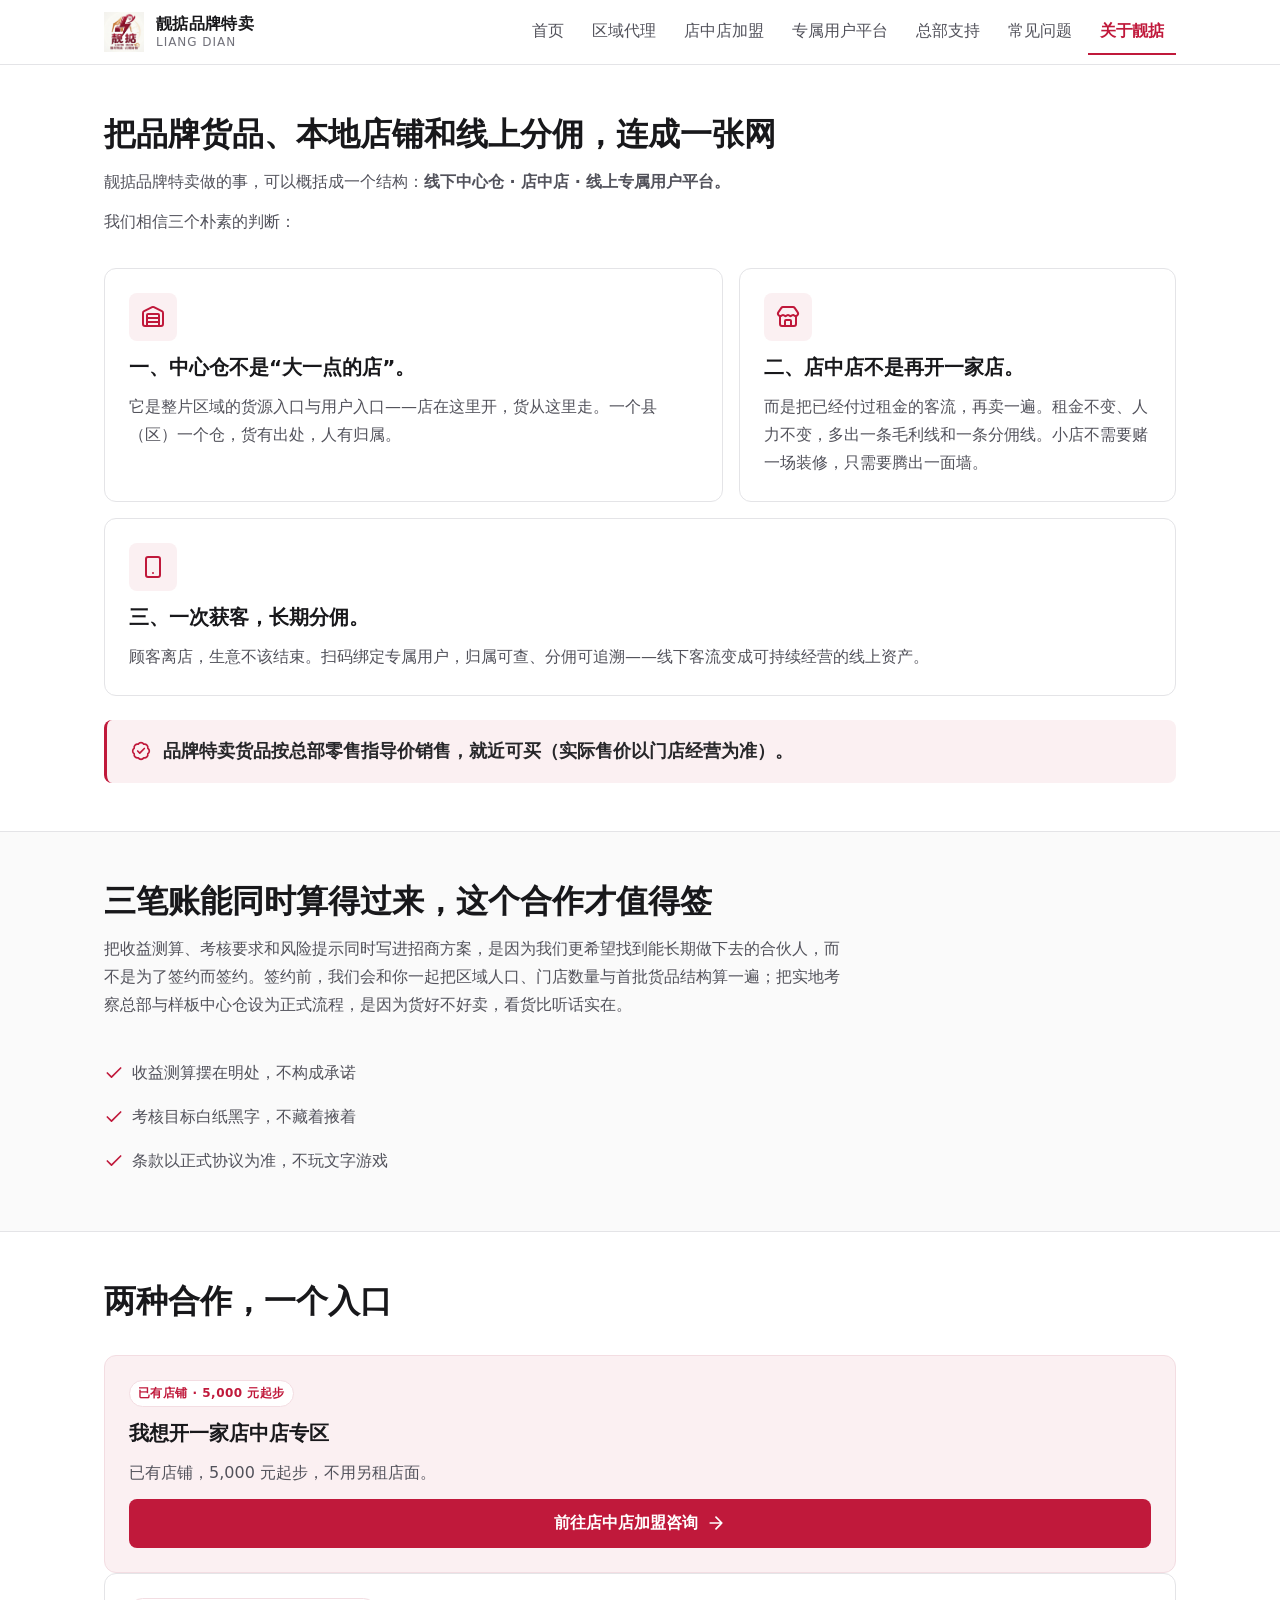
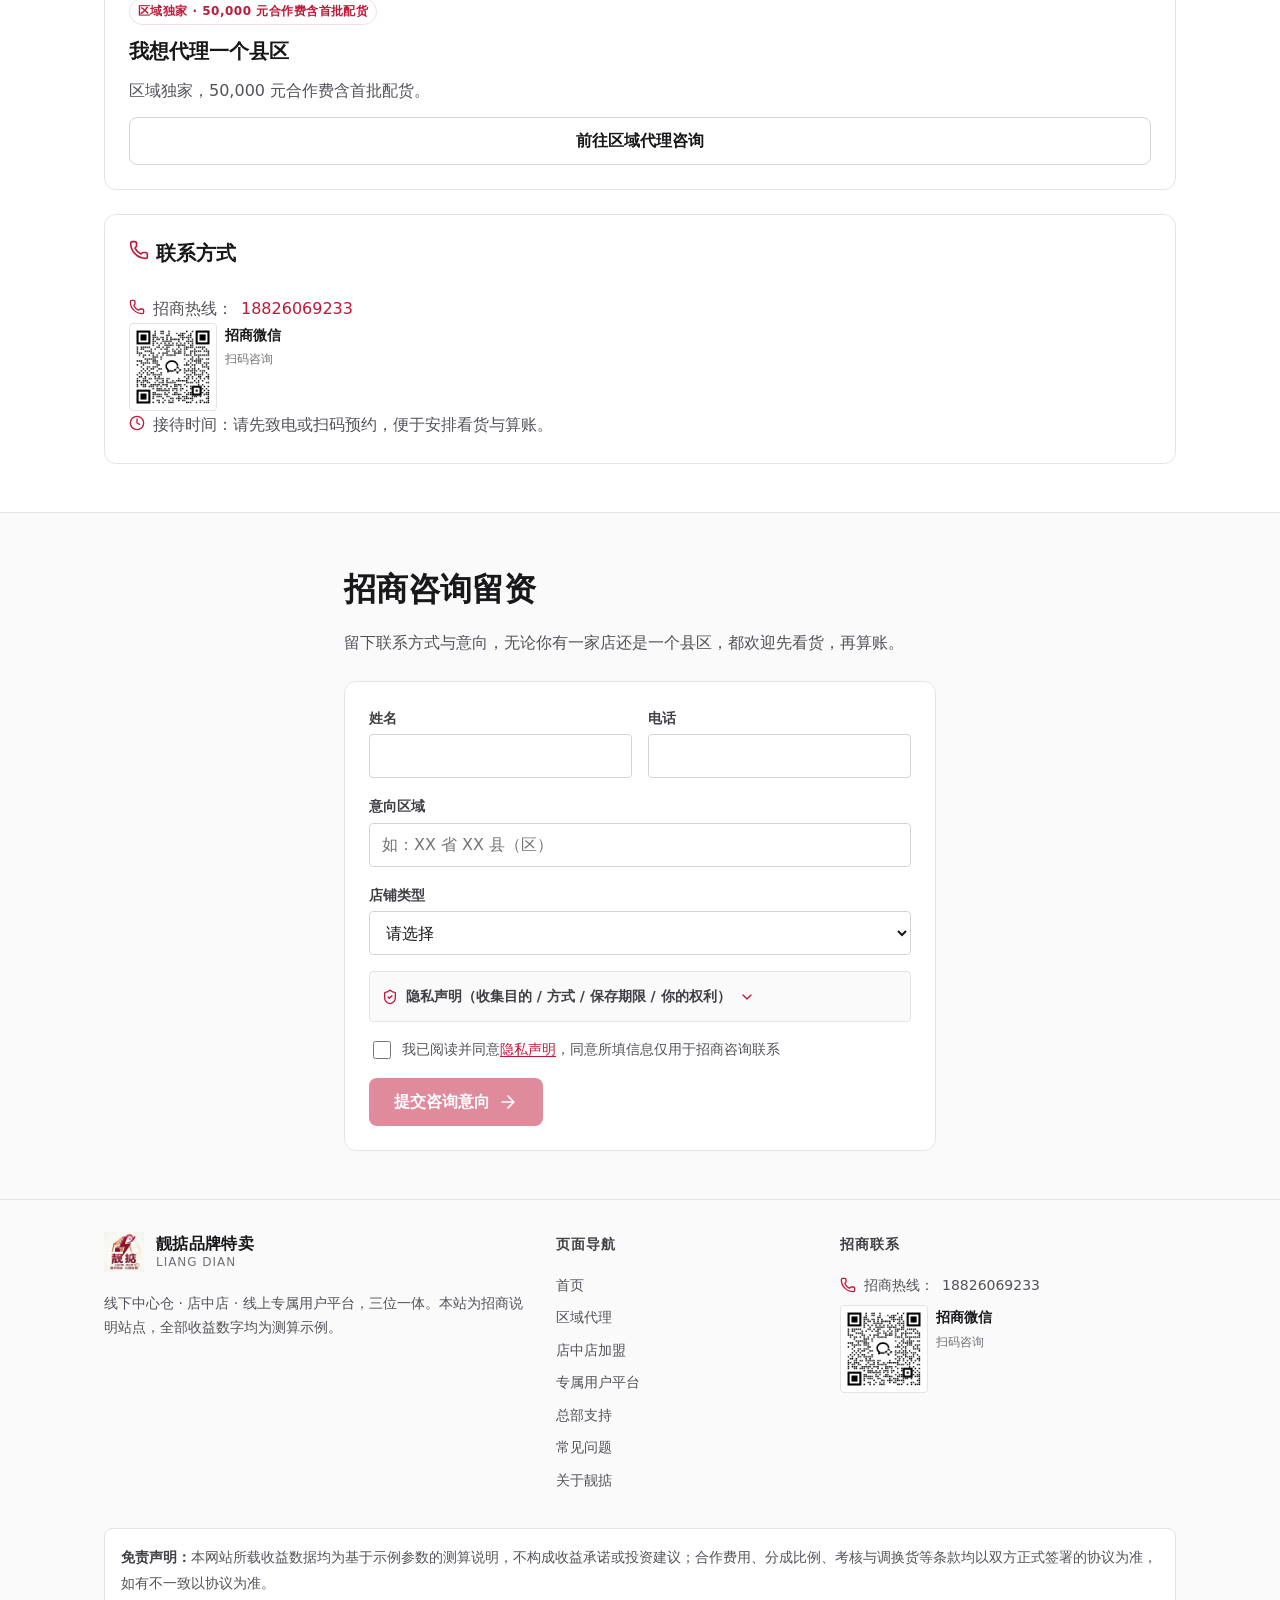
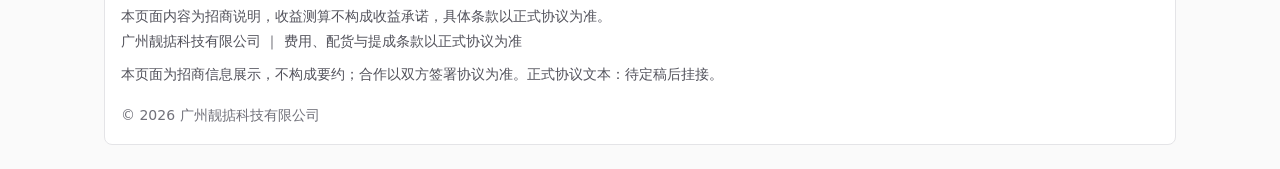
==== commit df97c8dd: "deploy: 同步自 liangdian-website@d28dd7a7c4588b65bfd3a3fc4146cbd4234bd929" ====
--- a/about.html
+++ b/about.html
@@ -1,6 +1,6 @@
 <!DOCTYPE html><html lang="zh-CN"> <head><meta charset="UTF-8"><meta name="viewport" content="width=device-width, initial-scale=1.0"><title>关于靓掂品牌特卖｜品牌理念与招商联系｜靓掂</title><meta name="description" content="靓掂品牌特卖：线下中心仓 · 店中店 · 线上专属用户平台三位一体。我们相信把品牌货品、本地店铺和线上分佣连成一张网，让好货走近县区顾客，让小店多一条收益线。招商咨询联系方式。"><meta name="theme-color" content="#C0193B"><link rel="icon" type="image/png" href="./assets/img/logo.png"><link rel="stylesheet" href="/_astro/about.V4o5w0qx.css"></head> <body> <a class="skip-link" href="#main">跳到主内容</a> <header class="site-header"> <div class="container header-inner"> <a class="brand" href="./index.html"> <img src="./assets/img/logo.png" alt="靓掂品牌特卖标志" width="40" height="40"> <span class="brand-name"><strong>靓掂品牌特卖</strong><span>LIANG DIAN</span></span> </a> <button class="nav-toggle" type="button" aria-expanded="false" aria-controls="site-nav"> <svg class="icon icon-24 icon-menu" aria-hidden="true" focusable="false"><use href="#i-menu"></use></svg> <svg class="icon icon-24 icon-close" aria-hidden="true" focusable="false"><use href="#i-x"></use></svg> <span class="visually-hidden">打开菜单</span> </button> <nav class="site-nav" id="site-nav" aria-label="主导航"> <ul> <li> <a href="./index.html">首页</a> </li><li> <a href="./agent.html">区域代理</a> </li><li> <a href="./store.html">店中店加盟</a> </li><li> <a href="./platform.html">专属用户平台</a> </li><li> <a href="./support.html">总部支持</a> </li><li> <a href="./faq.html">常见问题</a> </li><li> <a href="./about.html" aria-current="page">关于靓掂</a> </li> </ul> </nav> </div> </header> <!-- 本地图标 sprite（来源 lucide，经 Iconify API 下载至 assets/icons/，已内联以便 file:// 预览） --><svg xmlns="http://www.w3.org/2000/svg" class="svg-sprite" aria-hidden="true"> <symbol id="i-arrow-right" viewBox="0 0 24 24"><path fill="none" stroke="currentColor" stroke-linecap="round" stroke-linejoin="round" stroke-width="2" d="M5 12h14m-7-7l7 7l-7 7"></path></symbol> <symbol id="i-badge-check" viewBox="0 0 24 24"><g fill="none" stroke="currentColor" stroke-linecap="round" stroke-linejoin="round" stroke-width="2"><path d="M3.85 8.62a4 4 0 0 1 4.78-4.77a4 4 0 0 1 6.74 0a4 4 0 0 1 4.78 4.78a4 4 0 0 1 0 6.74a4 4 0 0 1-4.77 4.78a4 4 0 0 1-6.75 0a4 4 0 0 1-4.78-4.77a4 4 0 0 1 0-6.76"></path><path d="m16 9l-5.5 5.5L8 12"></path></g></symbol> <symbol id="i-building-2" viewBox="0 0 24 24"><g fill="none" stroke="currentColor" stroke-linecap="round" stroke-linejoin="round" stroke-width="2"><path d="M10 12h4m-4-4h4m0 13v-3a2 2 0 0 0-4 0v3"></path><path d="M6 10H4a2 2 0 0 0-2 2v7a2 2 0 0 0 2 2h16a2 2 0 0 0 2-2V9a2 2 0 0 0-2-2h-2"></path><path d="M6 21V5a2 2 0 0 1 2-2h8a2 2 0 0 1 2 2v16"></path></g></symbol> <symbol id="i-calculator" viewBox="0 0 24 24"><g fill="none" stroke="currentColor" stroke-linecap="round" stroke-linejoin="round" stroke-width="2"><rect width="16" height="20" x="4" y="2" rx="2"></rect><path d="M8 6h8m0 8v4m0-8h.01M12 10h.01M8 10h.01M12 14h.01M8 14h.01M12 18h.01M8 18h.01"></path></g></symbol> <symbol id="i-chart-line" viewBox="0 0 24 24"><g fill="none" stroke="currentColor" stroke-linecap="round" stroke-linejoin="round" stroke-width="2"><path d="M3 3v16a2 2 0 0 0 2 2h16"></path><path d="m19 9l-5 5l-4-4l-3 3"></path></g></symbol> <symbol id="i-check" viewBox="0 0 24 24"><path fill="none" stroke="currentColor" stroke-linecap="round" stroke-linejoin="round" stroke-width="2" d="M20 6L9 17l-5-5"></path></symbol> <symbol id="i-chevron-down" viewBox="0 0 24 24"><path fill="none" stroke="currentColor" stroke-linecap="round" stroke-linejoin="round" stroke-width="2" d="m6 9l6 6l6-6"></path></symbol> <symbol id="i-circle-alert" viewBox="0 0 24 24"><g fill="none" stroke="currentColor" stroke-linecap="round" stroke-linejoin="round" stroke-width="2"><circle cx="12" cy="12" r="10"></circle><path d="M12 8v4m0 4h.01"></path></g></symbol> <symbol id="i-clock" viewBox="0 0 24 24"><g fill="none" stroke="currentColor" stroke-linecap="round" stroke-linejoin="round" stroke-width="2"><circle cx="12" cy="12" r="10"></circle><path d="M12 6v6l4 2"></path></g></symbol> <symbol id="i-coins" viewBox="0 0 24 24"><g fill="none" stroke="currentColor" stroke-linecap="round" stroke-linejoin="round" stroke-width="2"><path d="M13.744 17.736a6 6 0 1 1-7.48-7.48M15 6h1v4"></path><path d="m6.134 14.768l.866-.5l2 3.464"></path><circle cx="16" cy="8" r="6"></circle></g></symbol> <symbol id="i-eye" viewBox="0 0 24 24"><g fill="none" stroke="currentColor" stroke-linecap="round" stroke-linejoin="round" stroke-width="2"><path d="M2.062 12.348a1 1 0 0 1 0-.696a10.75 10.75 0 0 1 19.876 0a1 1 0 0 1 0 .696a10.75 10.75 0 0 1-19.876 0"></path><circle cx="12" cy="12" r="3"></circle></g></symbol> <symbol id="i-graduation-cap" viewBox="0 0 24 24"><g fill="none" stroke="currentColor" stroke-linecap="round" stroke-linejoin="round" stroke-width="2"><path d="M21.42 10.922a1 1 0 0 0-.019-1.838L12.83 5.18a2 2 0 0 0-1.66 0L2.6 9.08a1 1 0 0 0 0 1.832l8.57 3.908a2 2 0 0 0 1.66 0zM22 10v6"></path><path d="M6 12.5V16a6 3 0 0 0 12 0v-3.5"></path></g></symbol> <symbol id="i-headphones" viewBox="0 0 24 24"><path fill="none" stroke="currentColor" stroke-linecap="round" stroke-linejoin="round" stroke-width="2" d="M3 14h3a2 2 0 0 1 2 2v3a2 2 0 0 1-2 2H5a2 2 0 0 1-2-2v-7a9 9 0 0 1 18 0v7a2 2 0 0 1-2 2h-1a2 2 0 0 1-2-2v-3a2 2 0 0 1 2-2h3"></path></symbol> <symbol id="i-info" viewBox="0 0 24 24"><g fill="none" stroke="currentColor" stroke-linecap="round" stroke-linejoin="round" stroke-width="2"><circle cx="12" cy="12" r="10"></circle><path d="M12 16v-4m0-4h.01"></path></g></symbol> <symbol id="i-layout-template" viewBox="0 0 24 24"><g fill="none" stroke="currentColor" stroke-linecap="round" stroke-linejoin="round" stroke-width="2"><rect width="18" height="7" x="3" y="3" rx="1"></rect><rect width="9" height="7" x="3" y="14" rx="1"></rect><rect width="5" height="7" x="16" y="14" rx="1"></rect></g></symbol> <symbol id="i-list-checks" viewBox="0 0 24 24"><path fill="none" stroke="currentColor" stroke-linecap="round" stroke-linejoin="round" stroke-width="2" d="M13 5h8m-8 7h8m-8 7h8M3 17l2 2l4-4M3 7l2 2l4-4"></path></symbol> <symbol id="i-mail" viewBox="0 0 24 24"><g fill="none" stroke="currentColor" stroke-linecap="round" stroke-linejoin="round" stroke-width="2"><path d="m22 7l-8.991 5.727a2 2 0 0 1-2.009 0L2 7"></path><rect width="20" height="16" x="2" y="4" rx="2"></rect></g></symbol> <symbol id="i-map-pin" viewBox="0 0 24 24"><g fill="none" stroke="currentColor" stroke-linecap="round" stroke-linejoin="round" stroke-width="2"><path d="M20 10c0 4.993-5.539 10.193-7.399 11.799a1 1 0 0 1-1.202 0C9.539 20.193 4 14.993 4 10a8 8 0 0 1 16 0"></path><circle cx="12" cy="10" r="3"></circle></g></symbol> <symbol id="i-megaphone" viewBox="0 0 24 24"><g fill="none" stroke="currentColor" stroke-linecap="round" stroke-linejoin="round" stroke-width="2"><path d="M11 6a13 13 0 0 0 8.4-2.8A1 1 0 0 1 21 4v12a1 1 0 0 1-1.6.8A13 13 0 0 0 11 14H5a2 2 0 0 1-2-2V8a2 2 0 0 1 2-2z"></path><path d="M6 14a12 12 0 0 0 2.4 7.2a2 2 0 0 0 3.2-2.4A8 8 0 0 1 10 14M8 6v8"></path></g></symbol> <symbol id="i-menu" viewBox="0 0 24 24"><path fill="none" stroke="currentColor" stroke-linecap="round" stroke-linejoin="round" stroke-width="2" d="M4 5h16M4 12h16M4 19h16"></path></symbol> <symbol id="i-message-circle" viewBox="0 0 24 24"><path fill="none" stroke="currentColor" stroke-linecap="round" stroke-linejoin="round" stroke-width="2" d="M2.992 16.342a2 2 0 0 1 .094 1.167l-1.065 3.29a1 1 0 0 0 1.236 1.168l3.413-.998a2 2 0 0 1 1.099.092a10 10 0 1 0-4.777-4.719"></path></symbol> <symbol id="i-package" viewBox="0 0 24 24"><g fill="none" stroke="currentColor" stroke-linecap="round" stroke-linejoin="round" stroke-width="2"><path d="M11 21.73a2 2 0 0 0 2 0l7-4A2 2 0 0 0 21 16V8a2 2 0 0 0-1-1.73l-7-4a2 2 0 0 0-2 0l-7 4A2 2 0 0 0 3 8v8a2 2 0 0 0 1 1.73zm1 .27V12"></path><path d="M3.29 7L12 12l8.71-5M7.5 4.27l9 5.15"></path></g></symbol> <symbol id="i-palette" viewBox="0 0 24 24"><g fill="none" stroke="currentColor" stroke-linecap="round" stroke-linejoin="round" stroke-width="2"><path d="M12 22a1 1 0 0 1 0-20a10 9 0 0 1 10 9a5 5 0 0 1-5 5h-2.25a1.75 1.75 0 0 0-1.4 2.8l.3.4a1.75 1.75 0 0 1-1.4 2.8z"></path><circle cx="13.5" cy="6.5" r=".5" fill="currentColor"></circle><circle cx="17.5" cy="10.5" r=".5" fill="currentColor"></circle><circle cx="6.5" cy="12.5" r=".5" fill="currentColor"></circle><circle cx="8.5" cy="7.5" r=".5" fill="currentColor"></circle></g></symbol> <symbol id="i-phone" viewBox="0 0 24 24"><path fill="none" stroke="currentColor" stroke-linecap="round" stroke-linejoin="round" stroke-width="2" d="M13.832 16.568a1 1 0 0 0 1.213-.303l.355-.465A2 2 0 0 1 17 15h3a2 2 0 0 1 2 2v3a2 2 0 0 1-2 2A18 18 0 0 1 2 4a2 2 0 0 1 2-2h3a2 2 0 0 1 2 2v3a2 2 0 0 1-.8 1.6l-.468.351a1 1 0 0 0-.292 1.233a14 14 0 0 0 6.392 6.384"></path></symbol> <symbol id="i-qr-code" viewBox="0 0 24 24"><g fill="none" stroke="currentColor" stroke-linecap="round" stroke-linejoin="round" stroke-width="2"><rect width="5" height="5" x="3" y="3" rx="1"></rect><rect width="5" height="5" x="16" y="3" rx="1"></rect><rect width="5" height="5" x="3" y="16" rx="1"></rect><path d="M21 16h-3a2 2 0 0 0-2 2v3m5 0v.01M12 7v3a2 2 0 0 1-2 2H7m-4 0h.01M12 3h.01M12 16v.01M16 12h1m4 0v.01M12 21v-1"></path></g></symbol> <symbol id="i-refresh-cw" viewBox="0 0 24 24"><g fill="none" stroke="currentColor" stroke-linecap="round" stroke-linejoin="round" stroke-width="2"><path d="M3 12a9 9 0 0 1 9-9a9.75 9.75 0 0 1 6.74 2.74L21 8"></path><path d="M21 3v5h-5m5 4a9 9 0 0 1-9 9a9.75 9.75 0 0 1-6.74-2.74L3 16"></path><path d="M8 16H3v5"></path></g></symbol> <symbol id="i-shield-alert" viewBox="0 0 24 24"><path fill="none" stroke="currentColor" stroke-linecap="round" stroke-linejoin="round" stroke-width="2" d="M20 13c0 5-3.5 7.5-7.66 8.95a1 1 0 0 1-.67-.01C7.5 20.5 4 18 4 13V6a1 1 0 0 1 1-1c2 0 4.5-1.2 6.24-2.72a1.17 1.17 0 0 1 1.52 0C14.51 3.81 17 5 19 5a1 1 0 0 1 1 1zm-8-5v4m0 4h.01"></path></symbol> <symbol id="i-shield-check" viewBox="0 0 24 24"><g fill="none" stroke="currentColor" stroke-linecap="round" stroke-linejoin="round" stroke-width="2"><path d="M20 13c0 5-3.5 7.5-7.66 8.95a1 1 0 0 1-.67-.01C7.5 20.5 4 18 4 13V6a1 1 0 0 1 1-1c2 0 4.5-1.2 6.24-2.72a1.17 1.17 0 0 1 1.52 0C14.51 3.81 17 5 19 5a1 1 0 0 1 1 1z"></path><path d="m9 12l2 2l4-4"></path></g></symbol> <symbol id="i-shopping-bag" viewBox="0 0 24 24"><g fill="none" stroke="currentColor" stroke-linecap="round" stroke-linejoin="round" stroke-width="2"><path d="M16 10a4 4 0 0 1-8 0M3.103 6.034h17.794"></path><path d="M3.4 5.467a2 2 0 0 0-.4 1.2V20a2 2 0 0 0 2 2h14a2 2 0 0 0 2-2V6.667a2 2 0 0 0-.4-1.2l-2-2.667A2 2 0 0 0 17 2H7a2 2 0 0 0-1.6.8z"></path></g></symbol> <symbol id="i-smartphone" viewBox="0 0 24 24"><g fill="none" stroke="currentColor" stroke-linecap="round" stroke-linejoin="round" stroke-width="2"><rect width="14" height="20" x="5" y="2" rx="2" ry="2"></rect><path d="M12 18h.01"></path></g></symbol> <symbol id="i-store" viewBox="0 0 24 24"><g fill="none" stroke="currentColor" stroke-linecap="round" stroke-linejoin="round" stroke-width="2"><path d="M15 21v-5a1 1 0 0 0-1-1h-4a1 1 0 0 0-1 1v5m8.774-10.69a1.12 1.12 0 0 0-1.549 0a2.5 2.5 0 0 1-3.451 0a1.12 1.12 0 0 0-1.548 0a2.5 2.5 0 0 1-3.452 0a1.12 1.12 0 0 0-1.549 0a2.5 2.5 0 0 1-3.77-3.248l2.889-4.184A2 2 0 0 1 7 2h10a2 2 0 0 1 1.653.873l2.895 4.192a2.5 2.5 0 0 1-3.774 3.244"></path><path d="M4 10.95V19a2 2 0 0 0 2 2h12a2 2 0 0 0 2-2v-8.05"></path></g></symbol> <symbol id="i-trending-up" viewBox="0 0 24 24"><g fill="none" stroke="currentColor" stroke-linecap="round" stroke-linejoin="round" stroke-width="2"><path d="M16 7h6v6"></path><path d="m22 7l-8.5 8.5l-5-5L2 17"></path></g></symbol> <symbol id="i-truck" viewBox="0 0 24 24"><g fill="none" stroke="currentColor" stroke-linecap="round" stroke-linejoin="round" stroke-width="2"><path d="M14 18V6a2 2 0 0 0-2-2H4a2 2 0 0 0-2 2v11a1 1 0 0 0 1 1h2m10 0H9m10 0h2a1 1 0 0 0 1-1v-3.65a1 1 0 0 0-.22-.624l-3.48-4.35A1 1 0 0 0 17.52 8H14"></path><circle cx="17" cy="18" r="2"></circle><circle cx="7" cy="18" r="2"></circle></g></symbol> <symbol id="i-user-check" viewBox="0 0 24 24"><g fill="none" stroke="currentColor" stroke-linecap="round" stroke-linejoin="round" stroke-width="2"><path d="m16 11l2 2l4-4m-6 12v-2a4 4 0 0 0-4-4H6a4 4 0 0 0-4 4v2"></path><circle cx="9" cy="7" r="4"></circle></g></symbol> <symbol id="i-users" viewBox="0 0 24 24"><g fill="none" stroke="currentColor" stroke-linecap="round" stroke-linejoin="round" stroke-width="2"><path d="M16 21v-2a4 4 0 0 0-4-4H6a4 4 0 0 0-4 4v2M16 3.128a4 4 0 0 1 0 7.744M22 21v-2a4 4 0 0 0-3-3.87"></path><circle cx="9" cy="7" r="4"></circle></g></symbol> <symbol id="i-wallet" viewBox="0 0 24 24"><g fill="none" stroke="currentColor" stroke-linecap="round" stroke-linejoin="round" stroke-width="2"><path d="M19 7V4a1 1 0 0 0-1-1H5a2 2 0 0 0 0 4h15a1 1 0 0 1 1 1v4h-3a2 2 0 0 0 0 4h3a1 1 0 0 0 1-1v-2a1 1 0 0 0-1-1"></path><path d="M3 5v14a2 2 0 0 0 2 2h15a1 1 0 0 0 1-1v-4"></path></g></symbol> <symbol id="i-warehouse" viewBox="0 0 24 24"><g fill="none" stroke="currentColor" stroke-linecap="round" stroke-linejoin="round" stroke-width="2"><path d="M18 21V10a1 1 0 0 0-1-1H7a1 1 0 0 0-1 1v11"></path><path d="M22 19a2 2 0 0 1-2 2H4a2 2 0 0 1-2-2V8a2 2 0 0 1 1.132-1.803l7.95-3.974a2 2 0 0 1 1.837 0l7.948 3.974A2 2 0 0 1 22 8zM6 13h12M6 17h12"></path></g></symbol> <symbol id="i-x" viewBox="0 0 24 24"><path fill="none" stroke="currentColor" stroke-linecap="round" stroke-linejoin="round" stroke-width="2" d="M18 6L6 18M6 6l12 12"></path></symbol> </svg> <main id="main">   <section class="section"> <div class="container"> <div class="section-head reveal"> <h1>把品牌货品、本地店铺和线上分佣，连成一张网</h1> <p class="lede">靓掂品牌特卖做的事，可以概括成一个结构：<strong>线下中心仓 · 店中店 · 线上专属用户平台。</strong></p> <p class="lede">我们相信三个朴素的判断：</p> </div> <div class="grid-12"> <div class="span-7 card reveal"> <span class="icon-chip"><svg class="icon icon-24" aria-hidden="true" focusable="false"><use href="#i-warehouse"></use></svg></span> <h3>一、中心仓不是“大一点的店”。</h3> <p>它是整片区域的货源入口与用户入口——店在这里开，货从这里走。一个县（区）一个仓，货有出处，人有归属。</p> </div> <div class="span-5 card reveal"> <span class="icon-chip"><svg class="icon icon-24" aria-hidden="true" focusable="false"><use href="#i-store"></use></svg></span> <h3>二、店中店不是再开一家店。</h3> <p>而是把已经付过租金的客流，再卖一遍。租金不变、人力不变，多出一条毛利线和一条分佣线。小店不需要赌一场装修，只需要腾出一面墙。</p> </div> <div class="span-12 card reveal"> <span class="icon-chip"><svg class="icon icon-24" aria-hidden="true" focusable="false"><use href="#i-smartphone"></use></svg></span> <h3>三、一次获客，长期分佣。</h3> <p>顾客离店，生意不该结束。扫码绑定专属用户，归属可查、分佣可追溯——线下客流变成可持续经营的线上资产。</p> </div> </div> <div class="callout reveal mt-6"> <svg class="icon" aria-hidden="true" focusable="false"><use href="#i-badge-check"></use></svg>
 品牌特卖货品按总部零售指导价销售，就近可买（实际售价以门店经营为准）。
 </div> </div> </section>  <section class="section section-alt"> <div class="container"> <div class="section-head reveal"> <h2>三笔账能同时算得过来，这个合作才值得签</h2> <p class="lede">把收益测算、考核要求和风险提示同时写进招商方案，是因为我们更希望找到能长期做下去的合伙人，而不是为了签约而签约。签约前，我们会和你一起把区域人口、门店数量与首批货品结构算一遍；把实地考察总部与样板中心仓设为正式流程，是因为货好不好卖，看货比听话实在。</p> </div> <ul class="check-list prose reveal measure-wide"> <li><svg class="icon" aria-hidden="true" focusable="false"><use href="#i-check"></use></svg>收益测算摆在明处，不构成承诺</li> <li><svg class="icon" aria-hidden="true" focusable="false"><use href="#i-check"></use></svg>考核目标白纸黑字，不藏着掖着</li> <li><svg class="icon" aria-hidden="true" focusable="false"><use href="#i-check"></use></svg>条款以正式协议为准，不玩文字游戏</li> </ul> </div> </section>  <section class="section" id="contact" aria-labelledby="about-entry"> <div class="container"> <div class="section-head reveal"> <h2 id="about-entry">两种合作，一个入口</h2> </div> <div class="grid-2a"> <div class="card card-featured reveal"> <span class="card-tag">已有店铺 · 5,000 元起步</span> <h3>我想开一家店中店专区</h3> <p>已有店铺，5,000 元起步，不用另租店面。</p> <a class="btn btn-primary" href="./store.html#consult">前往店中店加盟咨询
-<svg class="icon" aria-hidden="true" focusable="false"><use href="#i-arrow-right"></use></svg> </a> <span class="cta-note">【店中店加盟咨询表单链接：待填】</span> </div> <div class="card reveal"> <span class="card-tag">区域独家 · 50,000 元合作费含首批配货</span> <h3>我想代理一个县区</h3> <p>区域独家，50,000 元合作费含首批配货。</p> <a class="btn btn-secondary" href="./agent.html#consult">前往区域代理咨询</a> <span class="cta-note">【区域代理咨询表单链接：待填】</span> </div> </div> <div class="grid-12 mt-6"> <div class="span-12 card reveal"> <h3><svg class="icon icon-brand" aria-hidden="true" focusable="false"><use href="#i-phone"></use></svg> 联系方式</h3> <ul class="footer-contact mt-4"> <li><svg class="icon" aria-hidden="true" focusable="false"><use href="#i-phone"></use></svg>招商热线：<a href="tel:18826069233">18826069233</a></li> <li class="qr-contact"><img src="./assets/img/contact_me_qr.png" alt="靓掂招商微信二维码" width="88" height="88" loading="lazy"><div class="qr-label"><strong>招商微信</strong><span>扫码咨询</span></div></li> <li><svg class="icon" aria-hidden="true" focusable="false"><use href="#i-clock"></use></svg>【接待时间：待填】建议提前预约，便于安排看货与算账。</li> </ul> </div> </div> </div> </section> <section class="consult" id="consult" aria-labelledby="about-consult-title"> <div class="container consult-inner"> <h2 id="about-consult-title">招商咨询留资</h2> <p class="consult-lede">留下联系方式与意向，无论你有一家店还是一个县区，都欢迎先看货，再算账。</p> <div class="form-guide" id="form-guide" role="status" tabindex="-1" hidden> <h3><svg class="icon" aria-hidden="true" focusable="false"><use href="#i-phone"></use></svg>请通过招商热线或招商微信联系</h3> <p>你的咨询意向已在本地展示完毕（本站为静态展示站点，表单不会上传任何数据）。请直接通过以下方式与我们联系：</p> <p class="guide-contacts">招商热线：<a href="tel:18826069233">18826069233</a></p> <div class="qr-contact mt-2"><img src="./assets/img/contact_me_qr.png" alt="靓掂招商微信二维码" width="88" height="88" loading="lazy"><div class="qr-label"><strong>招商微信</strong><span>扫码咨询</span></div></div> <p class="guide-note">建议提前准备：意向区域、店铺或场地情况与大致资金安排，便于当面把投入账、收益账、风险账算清楚。</p> <button class="btn btn-secondary mt-4" type="button" id="guide-back">返回修改信息</button> </div> <form class="consult-form" id="consult-form" novalidate> <div class="form-row"> <div class="field"> <label for="cf-name">姓名</label> <input type="text" id="cf-name" name="name" autocomplete="name" required> <p class="field-error" id="cf-name-error"><svg class="icon icon-16" aria-hidden="true" focusable="false"><use href="#i-circle-alert"></use></svg><span class="error-text">请填写姓名</span></p> </div> <div class="field"> <label for="cf-phone">电话</label> <input type="tel" id="cf-phone" name="phone" autocomplete="tel" inputmode="tel" required> <p class="field-error" id="cf-phone-error"><svg class="icon icon-16" aria-hidden="true" focusable="false"><use href="#i-circle-alert"></use></svg><span class="error-text">请填写电话</span></p> </div> </div> <div class="field"> <label for="cf-region">意向区域</label> <input type="text" id="cf-region" name="region" placeholder="如：XX 省 XX 县（区）" required> <p class="field-error" id="cf-region-error"><svg class="icon icon-16" aria-hidden="true" focusable="false"><use href="#i-circle-alert"></use></svg><span class="error-text">请填写意向区域</span></p> </div> <div class="field"> <label for="cf-type">店铺类型</label> <select id="cf-type" name="shop-type" required> <option value="" selected>请选择</option> <option value="cvs">便利店 / 超市</option> <option value="apparel">服装 / 饰品店</option> <option value="baby">母婴 / 玩具店</option> <option value="food">餐饮 / 生活服务店</option> <option value="other">其他零售店铺</option> <option value="none">暂无店铺（意向区域代理）</option> </select> <p class="field-error" id="cf-type-error"><svg class="icon icon-16" aria-hidden="true" focusable="false"><use href="#i-circle-alert"></use></svg><span class="error-text">请选择店铺类型</span></p> </div> <details class="privacy-details" id="privacy-statement"> <summary> <svg class="icon icon-16" aria-hidden="true" focusable="false"><use href="#i-shield-check"></use></svg>
+<svg class="icon" aria-hidden="true" focusable="false"><use href="#i-arrow-right"></use></svg> </a> </div> <div class="card reveal"> <span class="card-tag">区域独家 · 50,000 元合作费含首批配货</span> <h3>我想代理一个县区</h3> <p>区域独家，50,000 元合作费含首批配货。</p> <a class="btn btn-secondary" href="./agent.html#consult">前往区域代理咨询</a> </div> </div> <div class="grid-12 mt-6"> <div class="span-12 card reveal"> <h3><svg class="icon icon-brand" aria-hidden="true" focusable="false"><use href="#i-phone"></use></svg> 联系方式</h3> <ul class="footer-contact mt-4"> <li><svg class="icon" aria-hidden="true" focusable="false"><use href="#i-phone"></use></svg>招商热线：<a href="tel:18826069233">18826069233</a></li> <li class="qr-contact"><img src="./assets/img/contact_me_qr.png" alt="靓掂招商微信二维码" width="88" height="88" loading="lazy"><div class="qr-label"><strong>招商微信</strong><span>扫码咨询</span></div></li> <li><svg class="icon" aria-hidden="true" focusable="false"><use href="#i-clock"></use></svg>接待时间：请先致电或扫码预约，便于安排看货与算账。</li> </ul> </div> </div> </div> </section> <section class="consult" id="consult" aria-labelledby="about-consult-title"> <div class="container consult-inner"> <h2 id="about-consult-title">招商咨询留资</h2> <p class="consult-lede">留下联系方式与意向，无论你有一家店还是一个县区，都欢迎先看货，再算账。</p> <div class="form-guide" id="form-guide" role="status" tabindex="-1" hidden> <h3><svg class="icon" aria-hidden="true" focusable="false"><use href="#i-phone"></use></svg>请通过招商热线或招商微信联系</h3> <p>你的咨询意向已在本地展示完毕（本站为静态展示站点，表单不会上传任何数据）。请直接通过以下方式与我们联系：</p> <p class="guide-contacts">招商热线：<a href="tel:18826069233">18826069233</a></p> <div class="qr-contact mt-2"><img src="./assets/img/contact_me_qr.png" alt="靓掂招商微信二维码" width="88" height="88" loading="lazy"><div class="qr-label"><strong>招商微信</strong><span>扫码咨询</span></div></div> <p class="guide-note">建议提前准备：意向区域、店铺或场地情况与大致资金安排，便于当面把投入账、收益账、风险账算清楚。</p> <button class="btn btn-secondary mt-4" type="button" id="guide-back">返回修改信息</button> </div> <form class="consult-form" id="consult-form" novalidate> <div class="form-row"> <div class="field"> <label for="cf-name">姓名</label> <input type="text" id="cf-name" name="name" autocomplete="name" required> <p class="field-error" id="cf-name-error"><svg class="icon icon-16" aria-hidden="true" focusable="false"><use href="#i-circle-alert"></use></svg><span class="error-text">请填写姓名</span></p> </div> <div class="field"> <label for="cf-phone">电话</label> <input type="tel" id="cf-phone" name="phone" autocomplete="tel" inputmode="tel" required> <p class="field-error" id="cf-phone-error"><svg class="icon icon-16" aria-hidden="true" focusable="false"><use href="#i-circle-alert"></use></svg><span class="error-text">请填写电话</span></p> </div> </div> <div class="field"> <label for="cf-region">意向区域</label> <input type="text" id="cf-region" name="region" placeholder="如：XX 省 XX 县（区）" required> <p class="field-error" id="cf-region-error"><svg class="icon icon-16" aria-hidden="true" focusable="false"><use href="#i-circle-alert"></use></svg><span class="error-text">请填写意向区域</span></p> </div> <div class="field"> <label for="cf-type">店铺类型</label> <select id="cf-type" name="shop-type" required> <option value="" selected>请选择</option> <option value="cvs">便利店 / 超市</option> <option value="apparel">服装 / 饰品店</option> <option value="baby">母婴 / 玩具店</option> <option value="food">餐饮 / 生活服务店</option> <option value="other">其他零售店铺</option> <option value="none">暂无店铺（意向区域代理）</option> </select> <p class="field-error" id="cf-type-error"><svg class="icon icon-16" aria-hidden="true" focusable="false"><use href="#i-circle-alert"></use></svg><span class="error-text">请选择店铺类型</span></p> </div> <details class="privacy-details" id="privacy-statement"> <summary> <svg class="icon icon-16" aria-hidden="true" focusable="false"><use href="#i-shield-check"></use></svg>
 隐私声明（收集目的 / 方式 / 保存期限 / 你的权利）
 <svg class="icon icon-16 chevron" aria-hidden="true" focusable="false"><use href="#i-chevron-down"></use></svg> </summary> <div class="privacy-body"> <p>收集目的：仅用于招商咨询联系与意向核实。收集方式：你在本页面主动填写并点击提交；本站为纯静态展示站点，所填信息不会被上传或存储至任何服务器。若后续接入正式线索系统，将在收集前另行公示并再次征求你的同意。</p> <p>保存期限：招商沟通结束之日起 90 日内删除或匿名化处理（正式接入线索系统后以正式隐私政策为准）。</p> <p>你的权利：你可查询、更正、删除所填信息或撤回同意，可通过招商热线 18826069233 与我们联系。不提供本表单所列信息不影响你通过招商热线等方式咨询。</p> </div> </details> <div class="consent-row"> <input type="checkbox" id="cf-consent" name="consent" required> <label for="cf-consent">我已阅读并同意<a href="#privacy-statement">隐私声明</a>，同意所填信息仅用于招商咨询联系</label> </div> <button class="btn btn-primary" type="submit">提交咨询意向 <svg class="icon" aria-hidden="true" focusable="false"><use href="#i-arrow-right"></use></svg> </button> </form> </div> </section>  </main> <footer class="site-footer"> <div class="container"> <div class="footer-grid"> <div class="footer-brand"> <a class="brand" href="./index.html"> <img src="./assets/img/logo.png" alt="靓掂品牌特卖标志" width="40" height="40"> <span class="brand-name"><strong>靓掂品牌特卖</strong><span>LIANG DIAN</span></span> </a> <p>线下中心仓 · 店中店 · 线上专属用户平台，三位一体。本站为招商说明站点，全部收益数字均为测算示例。</p> </div> <nav class="footer-col" aria-label="页脚导航"> <h3>页面导航</h3> <ul> <li><a href="./index.html">首页</a></li> <li><a href="./agent.html">区域代理</a></li> <li><a href="./store.html">店中店加盟</a></li> <li><a href="./platform.html">专属用户平台</a></li> <li><a href="./support.html">总部支持</a></li> <li><a href="./faq.html">常见问题</a></li> <li><a href="./about.html">关于靓掂</a></li> </ul> </nav> <div class="footer-col"> <h3>招商联系</h3> <ul class="footer-contact"> <li><svg class="icon" aria-hidden="true" focusable="false"><use href="#i-phone"></use></svg>招商热线：<a href="tel:18826069233">18826069233</a></li> <li class="qr-contact"><img src="./assets/img/contact_me_qr.png" alt="靓掂招商微信二维码" width="88" height="88" loading="lazy"><div class="qr-label"><strong>招商微信</strong><span>扫码咨询</span></div></li> </ul> </div> </div> <div class="footer-legal"> <p><strong>免责声明：</strong>本网站所载收益数据均为基于示例参数的测算说明，不构成收益承诺或投资建议；合作费用、分成比例、考核与调换货等条款均以双方正式签署的协议为准，如有不一致以协议为准。</p> <p class="legal-line">本页面内容为招商说明，收益测算不构成收益承诺，具体条款以正式协议为准。<br>广州靓掂科技有限公司 ｜ 费用、配货与提成条款以正式协议为准</p> <p class="legal-line">本页面为招商信息展示，不构成要约；合作以双方签署协议为准。正式协议文本：待定稿后挂接。</p> <div class="footer-copyright"> <span>© 2026 广州靓掂科技有限公司</span> </div> </div> </div> </footer> <script src="./assets/js/main.js"></script>  </body> </html>
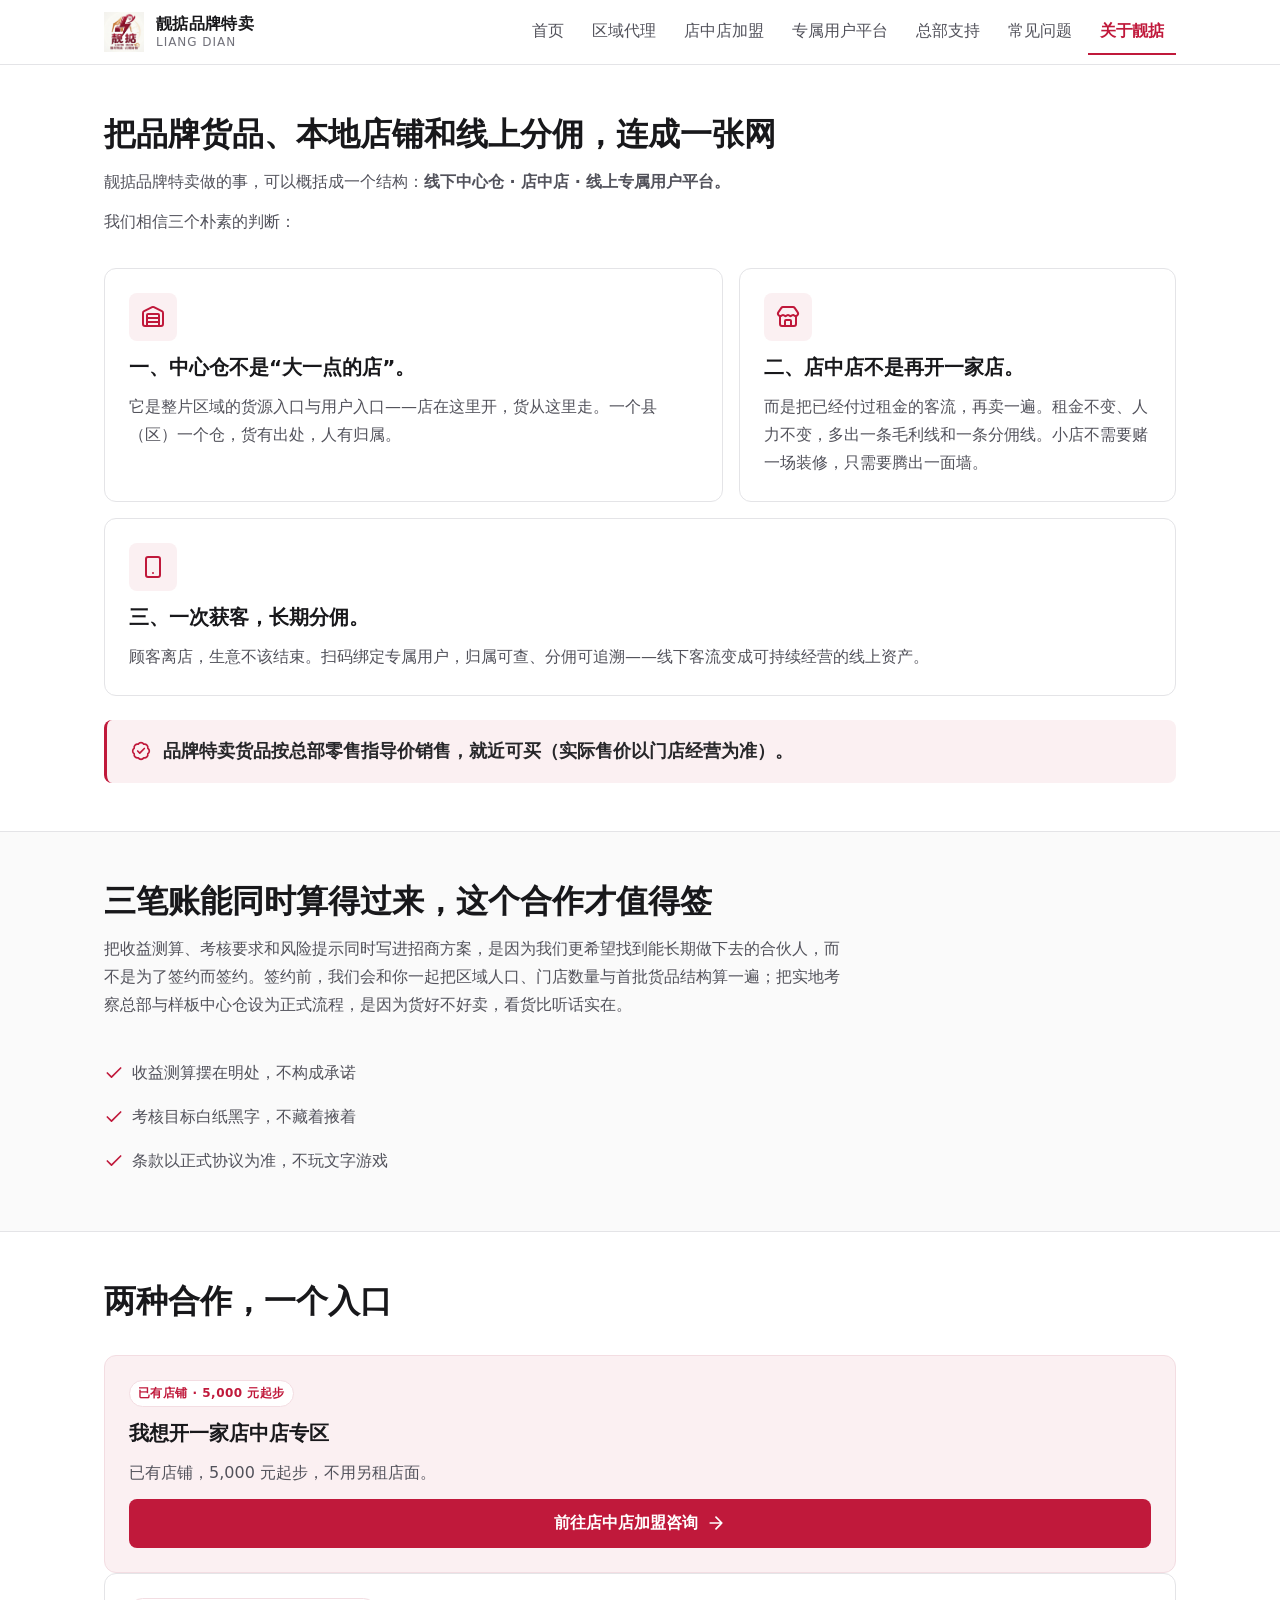
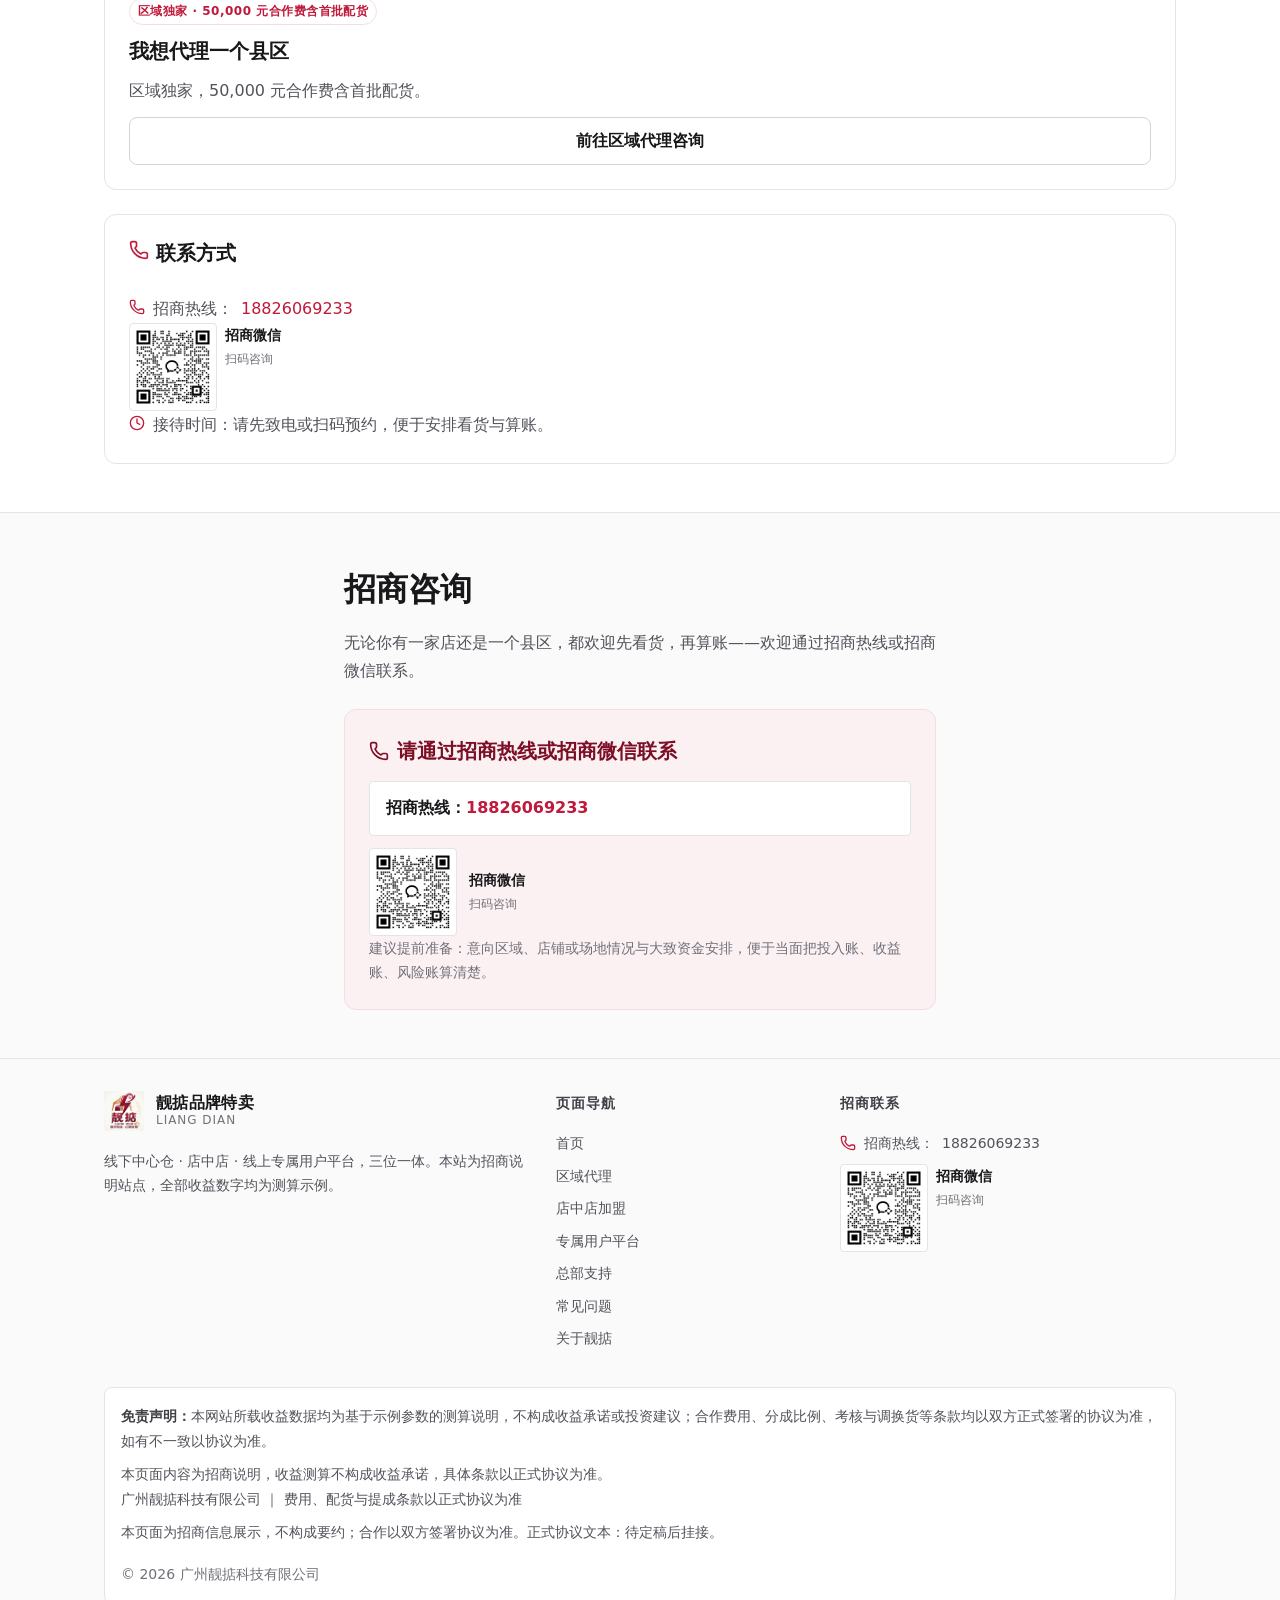
==== commit 1359689c: "deploy: 同步自 liangdian-website@cbe9bf2985a39e2f27bb7995bf6ee366e2cb2d6a" ====
--- a/about.html
+++ b/about.html
@@ -1,6 +1,4 @@
 <!DOCTYPE html><html lang="zh-CN"> <head><meta charset="UTF-8"><meta name="viewport" content="width=device-width, initial-scale=1.0"><title>关于靓掂品牌特卖｜品牌理念与招商联系｜靓掂</title><meta name="description" content="靓掂品牌特卖：线下中心仓 · 店中店 · 线上专属用户平台三位一体。我们相信把品牌货品、本地店铺和线上分佣连成一张网，让好货走近县区顾客，让小店多一条收益线。招商咨询联系方式。"><meta name="theme-color" content="#C0193B"><link rel="icon" type="image/png" href="./assets/img/logo.png"><link rel="stylesheet" href="/_astro/about.V4o5w0qx.css"></head> <body> <a class="skip-link" href="#main">跳到主内容</a> <header class="site-header"> <div class="container header-inner"> <a class="brand" href="./index.html"> <img src="./assets/img/logo.png" alt="靓掂品牌特卖标志" width="40" height="40"> <span class="brand-name"><strong>靓掂品牌特卖</strong><span>LIANG DIAN</span></span> </a> <button class="nav-toggle" type="button" aria-expanded="false" aria-controls="site-nav"> <svg class="icon icon-24 icon-menu" aria-hidden="true" focusable="false"><use href="#i-menu"></use></svg> <svg class="icon icon-24 icon-close" aria-hidden="true" focusable="false"><use href="#i-x"></use></svg> <span class="visually-hidden">打开菜单</span> </button> <nav class="site-nav" id="site-nav" aria-label="主导航"> <ul> <li> <a href="./index.html">首页</a> </li><li> <a href="./agent.html">区域代理</a> </li><li> <a href="./store.html">店中店加盟</a> </li><li> <a href="./platform.html">专属用户平台</a> </li><li> <a href="./support.html">总部支持</a> </li><li> <a href="./faq.html">常见问题</a> </li><li> <a href="./about.html" aria-current="page">关于靓掂</a> </li> </ul> </nav> </div> </header> <!-- 本地图标 sprite（来源 lucide，经 Iconify API 下载至 assets/icons/，已内联以便 file:// 预览） --><svg xmlns="http://www.w3.org/2000/svg" class="svg-sprite" aria-hidden="true"> <symbol id="i-arrow-right" viewBox="0 0 24 24"><path fill="none" stroke="currentColor" stroke-linecap="round" stroke-linejoin="round" stroke-width="2" d="M5 12h14m-7-7l7 7l-7 7"></path></symbol> <symbol id="i-badge-check" viewBox="0 0 24 24"><g fill="none" stroke="currentColor" stroke-linecap="round" stroke-linejoin="round" stroke-width="2"><path d="M3.85 8.62a4 4 0 0 1 4.78-4.77a4 4 0 0 1 6.74 0a4 4 0 0 1 4.78 4.78a4 4 0 0 1 0 6.74a4 4 0 0 1-4.77 4.78a4 4 0 0 1-6.75 0a4 4 0 0 1-4.78-4.77a4 4 0 0 1 0-6.76"></path><path d="m16 9l-5.5 5.5L8 12"></path></g></symbol> <symbol id="i-building-2" viewBox="0 0 24 24"><g fill="none" stroke="currentColor" stroke-linecap="round" stroke-linejoin="round" stroke-width="2"><path d="M10 12h4m-4-4h4m0 13v-3a2 2 0 0 0-4 0v3"></path><path d="M6 10H4a2 2 0 0 0-2 2v7a2 2 0 0 0 2 2h16a2 2 0 0 0 2-2V9a2 2 0 0 0-2-2h-2"></path><path d="M6 21V5a2 2 0 0 1 2-2h8a2 2 0 0 1 2 2v16"></path></g></symbol> <symbol id="i-calculator" viewBox="0 0 24 24"><g fill="none" stroke="currentColor" stroke-linecap="round" stroke-linejoin="round" stroke-width="2"><rect width="16" height="20" x="4" y="2" rx="2"></rect><path d="M8 6h8m0 8v4m0-8h.01M12 10h.01M8 10h.01M12 14h.01M8 14h.01M12 18h.01M8 18h.01"></path></g></symbol> <symbol id="i-chart-line" viewBox="0 0 24 24"><g fill="none" stroke="currentColor" stroke-linecap="round" stroke-linejoin="round" stroke-width="2"><path d="M3 3v16a2 2 0 0 0 2 2h16"></path><path d="m19 9l-5 5l-4-4l-3 3"></path></g></symbol> <symbol id="i-check" viewBox="0 0 24 24"><path fill="none" stroke="currentColor" stroke-linecap="round" stroke-linejoin="round" stroke-width="2" d="M20 6L9 17l-5-5"></path></symbol> <symbol id="i-chevron-down" viewBox="0 0 24 24"><path fill="none" stroke="currentColor" stroke-linecap="round" stroke-linejoin="round" stroke-width="2" d="m6 9l6 6l6-6"></path></symbol> <symbol id="i-circle-alert" viewBox="0 0 24 24"><g fill="none" stroke="currentColor" stroke-linecap="round" stroke-linejoin="round" stroke-width="2"><circle cx="12" cy="12" r="10"></circle><path d="M12 8v4m0 4h.01"></path></g></symbol> <symbol id="i-clock" viewBox="0 0 24 24"><g fill="none" stroke="currentColor" stroke-linecap="round" stroke-linejoin="round" stroke-width="2"><circle cx="12" cy="12" r="10"></circle><path d="M12 6v6l4 2"></path></g></symbol> <symbol id="i-coins" viewBox="0 0 24 24"><g fill="none" stroke="currentColor" stroke-linecap="round" stroke-linejoin="round" stroke-width="2"><path d="M13.744 17.736a6 6 0 1 1-7.48-7.48M15 6h1v4"></path><path d="m6.134 14.768l.866-.5l2 3.464"></path><circle cx="16" cy="8" r="6"></circle></g></symbol> <symbol id="i-eye" viewBox="0 0 24 24"><g fill="none" stroke="currentColor" stroke-linecap="round" stroke-linejoin="round" stroke-width="2"><path d="M2.062 12.348a1 1 0 0 1 0-.696a10.75 10.75 0 0 1 19.876 0a1 1 0 0 1 0 .696a10.75 10.75 0 0 1-19.876 0"></path><circle cx="12" cy="12" r="3"></circle></g></symbol> <symbol id="i-graduation-cap" viewBox="0 0 24 24"><g fill="none" stroke="currentColor" stroke-linecap="round" stroke-linejoin="round" stroke-width="2"><path d="M21.42 10.922a1 1 0 0 0-.019-1.838L12.83 5.18a2 2 0 0 0-1.66 0L2.6 9.08a1 1 0 0 0 0 1.832l8.57 3.908a2 2 0 0 0 1.66 0zM22 10v6"></path><path d="M6 12.5V16a6 3 0 0 0 12 0v-3.5"></path></g></symbol> <symbol id="i-headphones" viewBox="0 0 24 24"><path fill="none" stroke="currentColor" stroke-linecap="round" stroke-linejoin="round" stroke-width="2" d="M3 14h3a2 2 0 0 1 2 2v3a2 2 0 0 1-2 2H5a2 2 0 0 1-2-2v-7a9 9 0 0 1 18 0v7a2 2 0 0 1-2 2h-1a2 2 0 0 1-2-2v-3a2 2 0 0 1 2-2h3"></path></symbol> <symbol id="i-info" viewBox="0 0 24 24"><g fill="none" stroke="currentColor" stroke-linecap="round" stroke-linejoin="round" stroke-width="2"><circle cx="12" cy="12" r="10"></circle><path d="M12 16v-4m0-4h.01"></path></g></symbol> <symbol id="i-layout-template" viewBox="0 0 24 24"><g fill="none" stroke="currentColor" stroke-linecap="round" stroke-linejoin="round" stroke-width="2"><rect width="18" height="7" x="3" y="3" rx="1"></rect><rect width="9" height="7" x="3" y="14" rx="1"></rect><rect width="5" height="7" x="16" y="14" rx="1"></rect></g></symbol> <symbol id="i-list-checks" viewBox="0 0 24 24"><path fill="none" stroke="currentColor" stroke-linecap="round" stroke-linejoin="round" stroke-width="2" d="M13 5h8m-8 7h8m-8 7h8M3 17l2 2l4-4M3 7l2 2l4-4"></path></symbol> <symbol id="i-mail" viewBox="0 0 24 24"><g fill="none" stroke="currentColor" stroke-linecap="round" stroke-linejoin="round" stroke-width="2"><path d="m22 7l-8.991 5.727a2 2 0 0 1-2.009 0L2 7"></path><rect width="20" height="16" x="2" y="4" rx="2"></rect></g></symbol> <symbol id="i-map-pin" viewBox="0 0 24 24"><g fill="none" stroke="currentColor" stroke-linecap="round" stroke-linejoin="round" stroke-width="2"><path d="M20 10c0 4.993-5.539 10.193-7.399 11.799a1 1 0 0 1-1.202 0C9.539 20.193 4 14.993 4 10a8 8 0 0 1 16 0"></path><circle cx="12" cy="10" r="3"></circle></g></symbol> <symbol id="i-megaphone" viewBox="0 0 24 24"><g fill="none" stroke="currentColor" stroke-linecap="round" stroke-linejoin="round" stroke-width="2"><path d="M11 6a13 13 0 0 0 8.4-2.8A1 1 0 0 1 21 4v12a1 1 0 0 1-1.6.8A13 13 0 0 0 11 14H5a2 2 0 0 1-2-2V8a2 2 0 0 1 2-2z"></path><path d="M6 14a12 12 0 0 0 2.4 7.2a2 2 0 0 0 3.2-2.4A8 8 0 0 1 10 14M8 6v8"></path></g></symbol> <symbol id="i-menu" viewBox="0 0 24 24"><path fill="none" stroke="currentColor" stroke-linecap="round" stroke-linejoin="round" stroke-width="2" d="M4 5h16M4 12h16M4 19h16"></path></symbol> <symbol id="i-message-circle" viewBox="0 0 24 24"><path fill="none" stroke="currentColor" stroke-linecap="round" stroke-linejoin="round" stroke-width="2" d="M2.992 16.342a2 2 0 0 1 .094 1.167l-1.065 3.29a1 1 0 0 0 1.236 1.168l3.413-.998a2 2 0 0 1 1.099.092a10 10 0 1 0-4.777-4.719"></path></symbol> <symbol id="i-package" viewBox="0 0 24 24"><g fill="none" stroke="currentColor" stroke-linecap="round" stroke-linejoin="round" stroke-width="2"><path d="M11 21.73a2 2 0 0 0 2 0l7-4A2 2 0 0 0 21 16V8a2 2 0 0 0-1-1.73l-7-4a2 2 0 0 0-2 0l-7 4A2 2 0 0 0 3 8v8a2 2 0 0 0 1 1.73zm1 .27V12"></path><path d="M3.29 7L12 12l8.71-5M7.5 4.27l9 5.15"></path></g></symbol> <symbol id="i-palette" viewBox="0 0 24 24"><g fill="none" stroke="currentColor" stroke-linecap="round" stroke-linejoin="round" stroke-width="2"><path d="M12 22a1 1 0 0 1 0-20a10 9 0 0 1 10 9a5 5 0 0 1-5 5h-2.25a1.75 1.75 0 0 0-1.4 2.8l.3.4a1.75 1.75 0 0 1-1.4 2.8z"></path><circle cx="13.5" cy="6.5" r=".5" fill="currentColor"></circle><circle cx="17.5" cy="10.5" r=".5" fill="currentColor"></circle><circle cx="6.5" cy="12.5" r=".5" fill="currentColor"></circle><circle cx="8.5" cy="7.5" r=".5" fill="currentColor"></circle></g></symbol> <symbol id="i-phone" viewBox="0 0 24 24"><path fill="none" stroke="currentColor" stroke-linecap="round" stroke-linejoin="round" stroke-width="2" d="M13.832 16.568a1 1 0 0 0 1.213-.303l.355-.465A2 2 0 0 1 17 15h3a2 2 0 0 1 2 2v3a2 2 0 0 1-2 2A18 18 0 0 1 2 4a2 2 0 0 1 2-2h3a2 2 0 0 1 2 2v3a2 2 0 0 1-.8 1.6l-.468.351a1 1 0 0 0-.292 1.233a14 14 0 0 0 6.392 6.384"></path></symbol> <symbol id="i-qr-code" viewBox="0 0 24 24"><g fill="none" stroke="currentColor" stroke-linecap="round" stroke-linejoin="round" stroke-width="2"><rect width="5" height="5" x="3" y="3" rx="1"></rect><rect width="5" height="5" x="16" y="3" rx="1"></rect><rect width="5" height="5" x="3" y="16" rx="1"></rect><path d="M21 16h-3a2 2 0 0 0-2 2v3m5 0v.01M12 7v3a2 2 0 0 1-2 2H7m-4 0h.01M12 3h.01M12 16v.01M16 12h1m4 0v.01M12 21v-1"></path></g></symbol> <symbol id="i-refresh-cw" viewBox="0 0 24 24"><g fill="none" stroke="currentColor" stroke-linecap="round" stroke-linejoin="round" stroke-width="2"><path d="M3 12a9 9 0 0 1 9-9a9.75 9.75 0 0 1 6.74 2.74L21 8"></path><path d="M21 3v5h-5m5 4a9 9 0 0 1-9 9a9.75 9.75 0 0 1-6.74-2.74L3 16"></path><path d="M8 16H3v5"></path></g></symbol> <symbol id="i-shield-alert" viewBox="0 0 24 24"><path fill="none" stroke="currentColor" stroke-linecap="round" stroke-linejoin="round" stroke-width="2" d="M20 13c0 5-3.5 7.5-7.66 8.95a1 1 0 0 1-.67-.01C7.5 20.5 4 18 4 13V6a1 1 0 0 1 1-1c2 0 4.5-1.2 6.24-2.72a1.17 1.17 0 0 1 1.52 0C14.51 3.81 17 5 19 5a1 1 0 0 1 1 1zm-8-5v4m0 4h.01"></path></symbol> <symbol id="i-shield-check" viewBox="0 0 24 24"><g fill="none" stroke="currentColor" stroke-linecap="round" stroke-linejoin="round" stroke-width="2"><path d="M20 13c0 5-3.5 7.5-7.66 8.95a1 1 0 0 1-.67-.01C7.5 20.5 4 18 4 13V6a1 1 0 0 1 1-1c2 0 4.5-1.2 6.24-2.72a1.17 1.17 0 0 1 1.52 0C14.51 3.81 17 5 19 5a1 1 0 0 1 1 1z"></path><path d="m9 12l2 2l4-4"></path></g></symbol> <symbol id="i-shopping-bag" viewBox="0 0 24 24"><g fill="none" stroke="currentColor" stroke-linecap="round" stroke-linejoin="round" stroke-width="2"><path d="M16 10a4 4 0 0 1-8 0M3.103 6.034h17.794"></path><path d="M3.4 5.467a2 2 0 0 0-.4 1.2V20a2 2 0 0 0 2 2h14a2 2 0 0 0 2-2V6.667a2 2 0 0 0-.4-1.2l-2-2.667A2 2 0 0 0 17 2H7a2 2 0 0 0-1.6.8z"></path></g></symbol> <symbol id="i-smartphone" viewBox="0 0 24 24"><g fill="none" stroke="currentColor" stroke-linecap="round" stroke-linejoin="round" stroke-width="2"><rect width="14" height="20" x="5" y="2" rx="2" ry="2"></rect><path d="M12 18h.01"></path></g></symbol> <symbol id="i-store" viewBox="0 0 24 24"><g fill="none" stroke="currentColor" stroke-linecap="round" stroke-linejoin="round" stroke-width="2"><path d="M15 21v-5a1 1 0 0 0-1-1h-4a1 1 0 0 0-1 1v5m8.774-10.69a1.12 1.12 0 0 0-1.549 0a2.5 2.5 0 0 1-3.451 0a1.12 1.12 0 0 0-1.548 0a2.5 2.5 0 0 1-3.452 0a1.12 1.12 0 0 0-1.549 0a2.5 2.5 0 0 1-3.77-3.248l2.889-4.184A2 2 0 0 1 7 2h10a2 2 0 0 1 1.653.873l2.895 4.192a2.5 2.5 0 0 1-3.774 3.244"></path><path d="M4 10.95V19a2 2 0 0 0 2 2h12a2 2 0 0 0 2-2v-8.05"></path></g></symbol> <symbol id="i-trending-up" viewBox="0 0 24 24"><g fill="none" stroke="currentColor" stroke-linecap="round" stroke-linejoin="round" stroke-width="2"><path d="M16 7h6v6"></path><path d="m22 7l-8.5 8.5l-5-5L2 17"></path></g></symbol> <symbol id="i-truck" viewBox="0 0 24 24"><g fill="none" stroke="currentColor" stroke-linecap="round" stroke-linejoin="round" stroke-width="2"><path d="M14 18V6a2 2 0 0 0-2-2H4a2 2 0 0 0-2 2v11a1 1 0 0 0 1 1h2m10 0H9m10 0h2a1 1 0 0 0 1-1v-3.65a1 1 0 0 0-.22-.624l-3.48-4.35A1 1 0 0 0 17.52 8H14"></path><circle cx="17" cy="18" r="2"></circle><circle cx="7" cy="18" r="2"></circle></g></symbol> <symbol id="i-user-check" viewBox="0 0 24 24"><g fill="none" stroke="currentColor" stroke-linecap="round" stroke-linejoin="round" stroke-width="2"><path d="m16 11l2 2l4-4m-6 12v-2a4 4 0 0 0-4-4H6a4 4 0 0 0-4 4v2"></path><circle cx="9" cy="7" r="4"></circle></g></symbol> <symbol id="i-users" viewBox="0 0 24 24"><g fill="none" stroke="currentColor" stroke-linecap="round" stroke-linejoin="round" stroke-width="2"><path d="M16 21v-2a4 4 0 0 0-4-4H6a4 4 0 0 0-4 4v2M16 3.128a4 4 0 0 1 0 7.744M22 21v-2a4 4 0 0 0-3-3.87"></path><circle cx="9" cy="7" r="4"></circle></g></symbol> <symbol id="i-wallet" viewBox="0 0 24 24"><g fill="none" stroke="currentColor" stroke-linecap="round" stroke-linejoin="round" stroke-width="2"><path d="M19 7V4a1 1 0 0 0-1-1H5a2 2 0 0 0 0 4h15a1 1 0 0 1 1 1v4h-3a2 2 0 0 0 0 4h3a1 1 0 0 0 1-1v-2a1 1 0 0 0-1-1"></path><path d="M3 5v14a2 2 0 0 0 2 2h15a1 1 0 0 0 1-1v-4"></path></g></symbol> <symbol id="i-warehouse" viewBox="0 0 24 24"><g fill="none" stroke="currentColor" stroke-linecap="round" stroke-linejoin="round" stroke-width="2"><path d="M18 21V10a1 1 0 0 0-1-1H7a1 1 0 0 0-1 1v11"></path><path d="M22 19a2 2 0 0 1-2 2H4a2 2 0 0 1-2-2V8a2 2 0 0 1 1.132-1.803l7.95-3.974a2 2 0 0 1 1.837 0l7.948 3.974A2 2 0 0 1 22 8zM6 13h12M6 17h12"></path></g></symbol> <symbol id="i-x" viewBox="0 0 24 24"><path fill="none" stroke="currentColor" stroke-linecap="round" stroke-linejoin="round" stroke-width="2" d="M18 6L6 18M6 6l12 12"></path></symbol> </svg> <main id="main">   <section class="section"> <div class="container"> <div class="section-head reveal"> <h1>把品牌货品、本地店铺和线上分佣，连成一张网</h1> <p class="lede">靓掂品牌特卖做的事，可以概括成一个结构：<strong>线下中心仓 · 店中店 · 线上专属用户平台。</strong></p> <p class="lede">我们相信三个朴素的判断：</p> </div> <div class="grid-12"> <div class="span-7 card reveal"> <span class="icon-chip"><svg class="icon icon-24" aria-hidden="true" focusable="false"><use href="#i-warehouse"></use></svg></span> <h3>一、中心仓不是“大一点的店”。</h3> <p>它是整片区域的货源入口与用户入口——店在这里开，货从这里走。一个县（区）一个仓，货有出处，人有归属。</p> </div> <div class="span-5 card reveal"> <span class="icon-chip"><svg class="icon icon-24" aria-hidden="true" focusable="false"><use href="#i-store"></use></svg></span> <h3>二、店中店不是再开一家店。</h3> <p>而是把已经付过租金的客流，再卖一遍。租金不变、人力不变，多出一条毛利线和一条分佣线。小店不需要赌一场装修，只需要腾出一面墙。</p> </div> <div class="span-12 card reveal"> <span class="icon-chip"><svg class="icon icon-24" aria-hidden="true" focusable="false"><use href="#i-smartphone"></use></svg></span> <h3>三、一次获客，长期分佣。</h3> <p>顾客离店，生意不该结束。扫码绑定专属用户，归属可查、分佣可追溯——线下客流变成可持续经营的线上资产。</p> </div> </div> <div class="callout reveal mt-6"> <svg class="icon" aria-hidden="true" focusable="false"><use href="#i-badge-check"></use></svg>
 品牌特卖货品按总部零售指导价销售，就近可买（实际售价以门店经营为准）。
 </div> </div> </section>  <section class="section section-alt"> <div class="container"> <div class="section-head reveal"> <h2>三笔账能同时算得过来，这个合作才值得签</h2> <p class="lede">把收益测算、考核要求和风险提示同时写进招商方案，是因为我们更希望找到能长期做下去的合伙人，而不是为了签约而签约。签约前，我们会和你一起把区域人口、门店数量与首批货品结构算一遍；把实地考察总部与样板中心仓设为正式流程，是因为货好不好卖，看货比听话实在。</p> </div> <ul class="check-list prose reveal measure-wide"> <li><svg class="icon" aria-hidden="true" focusable="false"><use href="#i-check"></use></svg>收益测算摆在明处，不构成承诺</li> <li><svg class="icon" aria-hidden="true" focusable="false"><use href="#i-check"></use></svg>考核目标白纸黑字，不藏着掖着</li> <li><svg class="icon" aria-hidden="true" focusable="false"><use href="#i-check"></use></svg>条款以正式协议为准，不玩文字游戏</li> </ul> </div> </section>  <section class="section" id="contact" aria-labelledby="about-entry"> <div class="container"> <div class="section-head reveal"> <h2 id="about-entry">两种合作，一个入口</h2> </div> <div class="grid-2a"> <div class="card card-featured reveal"> <span class="card-tag">已有店铺 · 5,000 元起步</span> <h3>我想开一家店中店专区</h3> <p>已有店铺，5,000 元起步，不用另租店面。</p> <a class="btn btn-primary" href="./store.html#consult">前往店中店加盟咨询
-<svg class="icon" aria-hidden="true" focusable="false"><use href="#i-arrow-right"></use></svg> </a> </div> <div class="card reveal"> <span class="card-tag">区域独家 · 50,000 元合作费含首批配货</span> <h3>我想代理一个县区</h3> <p>区域独家，50,000 元合作费含首批配货。</p> <a class="btn btn-secondary" href="./agent.html#consult">前往区域代理咨询</a> </div> </div> <div class="grid-12 mt-6"> <div class="span-12 card reveal"> <h3><svg class="icon icon-brand" aria-hidden="true" focusable="false"><use href="#i-phone"></use></svg> 联系方式</h3> <ul class="footer-contact mt-4"> <li><svg class="icon" aria-hidden="true" focusable="false"><use href="#i-phone"></use></svg>招商热线：<a href="tel:18826069233">18826069233</a></li> <li class="qr-contact"><img src="./assets/img/contact_me_qr.png" alt="靓掂招商微信二维码" width="88" height="88" loading="lazy"><div class="qr-label"><strong>招商微信</strong><span>扫码咨询</span></div></li> <li><svg class="icon" aria-hidden="true" focusable="false"><use href="#i-clock"></use></svg>接待时间：请先致电或扫码预约，便于安排看货与算账。</li> </ul> </div> </div> </div> </section> <section class="consult" id="consult" aria-labelledby="about-consult-title"> <div class="container consult-inner"> <h2 id="about-consult-title">招商咨询留资</h2> <p class="consult-lede">留下联系方式与意向，无论你有一家店还是一个县区，都欢迎先看货，再算账。</p> <div class="form-guide" id="form-guide" role="status" tabindex="-1" hidden> <h3><svg class="icon" aria-hidden="true" focusable="false"><use href="#i-phone"></use></svg>请通过招商热线或招商微信联系</h3> <p>你的咨询意向已在本地展示完毕（本站为静态展示站点，表单不会上传任何数据）。请直接通过以下方式与我们联系：</p> <p class="guide-contacts">招商热线：<a href="tel:18826069233">18826069233</a></p> <div class="qr-contact mt-2"><img src="./assets/img/contact_me_qr.png" alt="靓掂招商微信二维码" width="88" height="88" loading="lazy"><div class="qr-label"><strong>招商微信</strong><span>扫码咨询</span></div></div> <p class="guide-note">建议提前准备：意向区域、店铺或场地情况与大致资金安排，便于当面把投入账、收益账、风险账算清楚。</p> <button class="btn btn-secondary mt-4" type="button" id="guide-back">返回修改信息</button> </div> <form class="consult-form" id="consult-form" novalidate> <div class="form-row"> <div class="field"> <label for="cf-name">姓名</label> <input type="text" id="cf-name" name="name" autocomplete="name" required> <p class="field-error" id="cf-name-error"><svg class="icon icon-16" aria-hidden="true" focusable="false"><use href="#i-circle-alert"></use></svg><span class="error-text">请填写姓名</span></p> </div> <div class="field"> <label for="cf-phone">电话</label> <input type="tel" id="cf-phone" name="phone" autocomplete="tel" inputmode="tel" required> <p class="field-error" id="cf-phone-error"><svg class="icon icon-16" aria-hidden="true" focusable="false"><use href="#i-circle-alert"></use></svg><span class="error-text">请填写电话</span></p> </div> </div> <div class="field"> <label for="cf-region">意向区域</label> <input type="text" id="cf-region" name="region" placeholder="如：XX 省 XX 县（区）" required> <p class="field-error" id="cf-region-error"><svg class="icon icon-16" aria-hidden="true" focusable="false"><use href="#i-circle-alert"></use></svg><span class="error-text">请填写意向区域</span></p> </div> <div class="field"> <label for="cf-type">店铺类型</label> <select id="cf-type" name="shop-type" required> <option value="" selected>请选择</option> <option value="cvs">便利店 / 超市</option> <option value="apparel">服装 / 饰品店</option> <option value="baby">母婴 / 玩具店</option> <option value="food">餐饮 / 生活服务店</option> <option value="other">其他零售店铺</option> <option value="none">暂无店铺（意向区域代理）</option> </select> <p class="field-error" id="cf-type-error"><svg class="icon icon-16" aria-hidden="true" focusable="false"><use href="#i-circle-alert"></use></svg><span class="error-text">请选择店铺类型</span></p> </div> <details class="privacy-details" id="privacy-statement"> <summary> <svg class="icon icon-16" aria-hidden="true" focusable="false"><use href="#i-shield-check"></use></svg>
-隐私声明（收集目的 / 方式 / 保存期限 / 你的权利）
-<svg class="icon icon-16 chevron" aria-hidden="true" focusable="false"><use href="#i-chevron-down"></use></svg> </summary> <div class="privacy-body"> <p>收集目的：仅用于招商咨询联系与意向核实。收集方式：你在本页面主动填写并点击提交；本站为纯静态展示站点，所填信息不会被上传或存储至任何服务器。若后续接入正式线索系统，将在收集前另行公示并再次征求你的同意。</p> <p>保存期限：招商沟通结束之日起 90 日内删除或匿名化处理（正式接入线索系统后以正式隐私政策为准）。</p> <p>你的权利：你可查询、更正、删除所填信息或撤回同意，可通过招商热线 18826069233 与我们联系。不提供本表单所列信息不影响你通过招商热线等方式咨询。</p> </div> </details> <div class="consent-row"> <input type="checkbox" id="cf-consent" name="consent" required> <label for="cf-consent">我已阅读并同意<a href="#privacy-statement">隐私声明</a>，同意所填信息仅用于招商咨询联系</label> </div> <button class="btn btn-primary" type="submit">提交咨询意向 <svg class="icon" aria-hidden="true" focusable="false"><use href="#i-arrow-right"></use></svg> </button> </form> </div> </section>  </main> <footer class="site-footer"> <div class="container"> <div class="footer-grid"> <div class="footer-brand"> <a class="brand" href="./index.html"> <img src="./assets/img/logo.png" alt="靓掂品牌特卖标志" width="40" height="40"> <span class="brand-name"><strong>靓掂品牌特卖</strong><span>LIANG DIAN</span></span> </a> <p>线下中心仓 · 店中店 · 线上专属用户平台，三位一体。本站为招商说明站点，全部收益数字均为测算示例。</p> </div> <nav class="footer-col" aria-label="页脚导航"> <h3>页面导航</h3> <ul> <li><a href="./index.html">首页</a></li> <li><a href="./agent.html">区域代理</a></li> <li><a href="./store.html">店中店加盟</a></li> <li><a href="./platform.html">专属用户平台</a></li> <li><a href="./support.html">总部支持</a></li> <li><a href="./faq.html">常见问题</a></li> <li><a href="./about.html">关于靓掂</a></li> </ul> </nav> <div class="footer-col"> <h3>招商联系</h3> <ul class="footer-contact"> <li><svg class="icon" aria-hidden="true" focusable="false"><use href="#i-phone"></use></svg>招商热线：<a href="tel:18826069233">18826069233</a></li> <li class="qr-contact"><img src="./assets/img/contact_me_qr.png" alt="靓掂招商微信二维码" width="88" height="88" loading="lazy"><div class="qr-label"><strong>招商微信</strong><span>扫码咨询</span></div></li> </ul> </div> </div> <div class="footer-legal"> <p><strong>免责声明：</strong>本网站所载收益数据均为基于示例参数的测算说明，不构成收益承诺或投资建议；合作费用、分成比例、考核与调换货等条款均以双方正式签署的协议为准，如有不一致以协议为准。</p> <p class="legal-line">本页面内容为招商说明，收益测算不构成收益承诺，具体条款以正式协议为准。<br>广州靓掂科技有限公司 ｜ 费用、配货与提成条款以正式协议为准</p> <p class="legal-line">本页面为招商信息展示，不构成要约；合作以双方签署协议为准。正式协议文本：待定稿后挂接。</p> <div class="footer-copyright"> <span>© 2026 广州靓掂科技有限公司</span> </div> </div> </div> </footer> <script src="./assets/js/main.js"></script>  </body> </html>+<svg class="icon" aria-hidden="true" focusable="false"><use href="#i-arrow-right"></use></svg> </a> </div> <div class="card reveal"> <span class="card-tag">区域独家 · 50,000 元合作费含首批配货</span> <h3>我想代理一个县区</h3> <p>区域独家，50,000 元合作费含首批配货。</p> <a class="btn btn-secondary" href="./agent.html#consult">前往区域代理咨询</a> </div> </div> <div class="grid-12 mt-6"> <div class="span-12 card reveal"> <h3><svg class="icon icon-brand" aria-hidden="true" focusable="false"><use href="#i-phone"></use></svg> 联系方式</h3> <ul class="footer-contact mt-4"> <li><svg class="icon" aria-hidden="true" focusable="false"><use href="#i-phone"></use></svg>招商热线：<a href="tel:18826069233">18826069233</a></li> <li class="qr-contact"><img src="./assets/img/contact_me_qr.png" alt="靓掂招商微信二维码" width="88" height="88" loading="lazy"><div class="qr-label"><strong>招商微信</strong><span>扫码咨询</span></div></li> <li><svg class="icon" aria-hidden="true" focusable="false"><use href="#i-clock"></use></svg>接待时间：请先致电或扫码预约，便于安排看货与算账。</li> </ul> </div> </div> </div> </section> <section class="consult" id="consult" aria-labelledby="about-consult-title"> <div class="container consult-inner"> <h2 id="about-consult-title">招商咨询</h2> <p class="consult-lede">无论你有一家店还是一个县区，都欢迎先看货，再算账——欢迎通过招商热线或招商微信联系。</p> <div class="form-guide"> <h3><svg class="icon" aria-hidden="true" focusable="false"><use href="#i-phone"></use></svg>请通过招商热线或招商微信联系</h3> <p class="guide-contacts">招商热线：<a href="tel:18826069233">18826069233</a></p> <div class="qr-contact mt-2"><img src="./assets/img/contact_me_qr.png" alt="靓掂招商微信二维码" width="88" height="88" loading="lazy"><div class="qr-label"><strong>招商微信</strong><span>扫码咨询</span></div></div> <p class="guide-note">建议提前准备：意向区域、店铺或场地情况与大致资金安排，便于当面把投入账、收益账、风险账算清楚。</p> </div> </div> </section>  </main> <footer class="site-footer"> <div class="container"> <div class="footer-grid"> <div class="footer-brand"> <a class="brand" href="./index.html"> <img src="./assets/img/logo.png" alt="靓掂品牌特卖标志" width="40" height="40"> <span class="brand-name"><strong>靓掂品牌特卖</strong><span>LIANG DIAN</span></span> </a> <p>线下中心仓 · 店中店 · 线上专属用户平台，三位一体。本站为招商说明站点，全部收益数字均为测算示例。</p> </div> <nav class="footer-col" aria-label="页脚导航"> <h3>页面导航</h3> <ul> <li><a href="./index.html">首页</a></li> <li><a href="./agent.html">区域代理</a></li> <li><a href="./store.html">店中店加盟</a></li> <li><a href="./platform.html">专属用户平台</a></li> <li><a href="./support.html">总部支持</a></li> <li><a href="./faq.html">常见问题</a></li> <li><a href="./about.html">关于靓掂</a></li> </ul> </nav> <div class="footer-col"> <h3>招商联系</h3> <ul class="footer-contact"> <li><svg class="icon" aria-hidden="true" focusable="false"><use href="#i-phone"></use></svg>招商热线：<a href="tel:18826069233">18826069233</a></li> <li class="qr-contact"><img src="./assets/img/contact_me_qr.png" alt="靓掂招商微信二维码" width="88" height="88" loading="lazy"><div class="qr-label"><strong>招商微信</strong><span>扫码咨询</span></div></li> </ul> </div> </div> <div class="footer-legal"> <p><strong>免责声明：</strong>本网站所载收益数据均为基于示例参数的测算说明，不构成收益承诺或投资建议；合作费用、分成比例、考核与调换货等条款均以双方正式签署的协议为准，如有不一致以协议为准。</p> <p class="legal-line">本页面内容为招商说明，收益测算不构成收益承诺，具体条款以正式协议为准。<br>广州靓掂科技有限公司 ｜ 费用、配货与提成条款以正式协议为准</p> <p class="legal-line">本页面为招商信息展示，不构成要约；合作以双方签署协议为准。正式协议文本：待定稿后挂接。</p> <div class="footer-copyright"> <span>© 2026 广州靓掂科技有限公司</span> </div> </div> </div> </footer> <script src="./assets/js/main.js"></script>  </body> </html>
